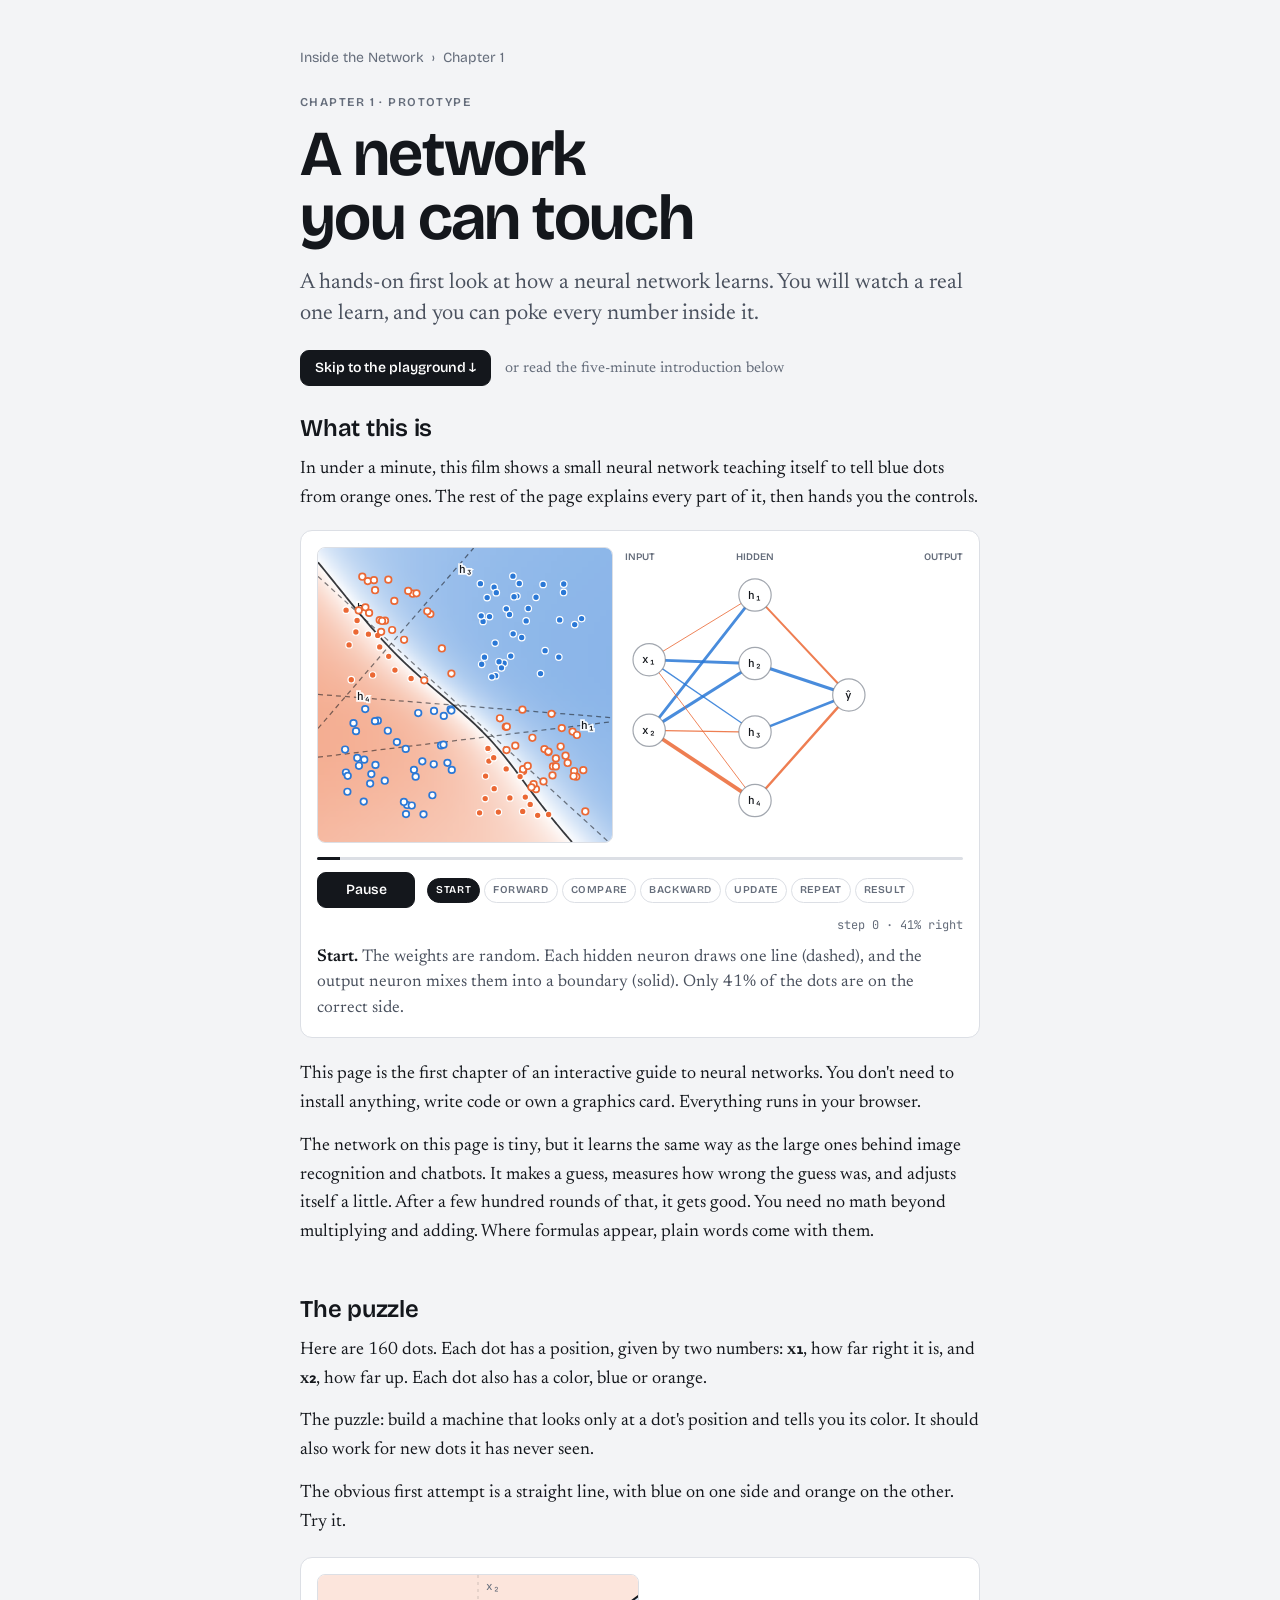
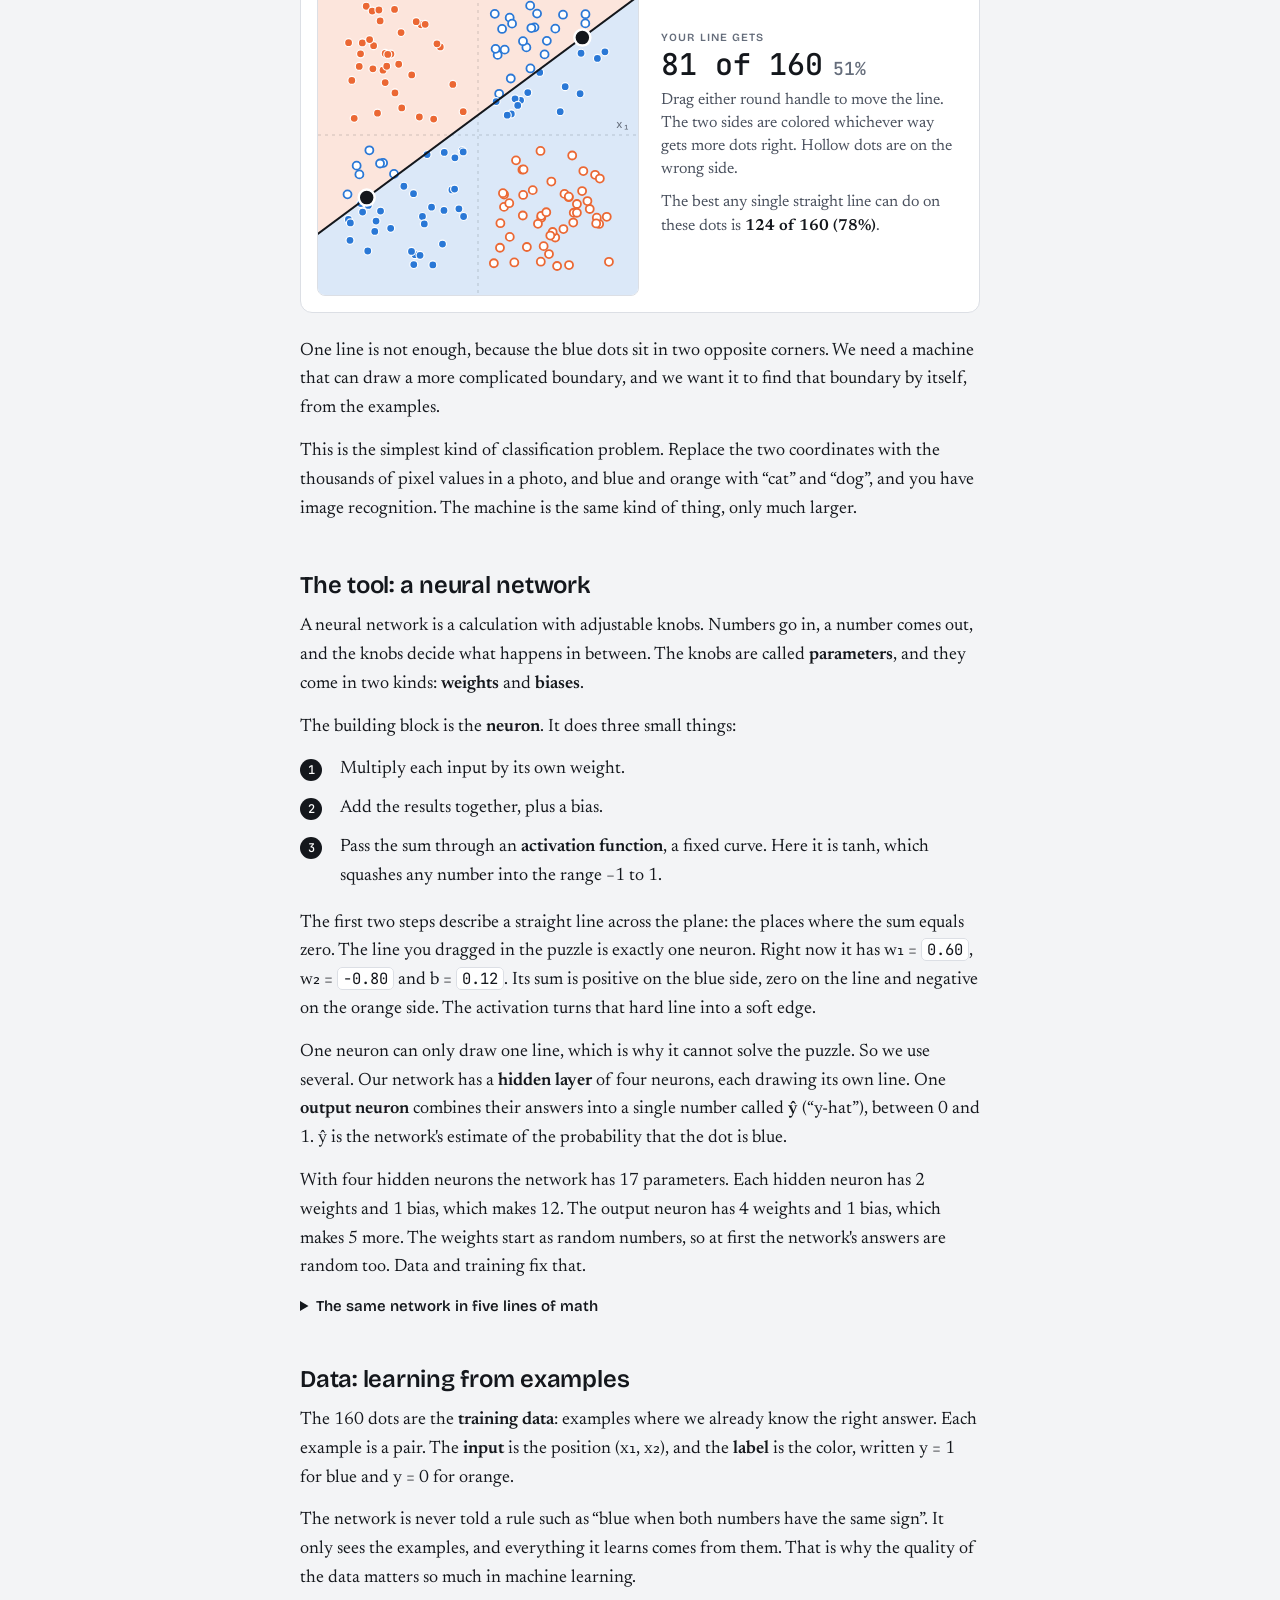
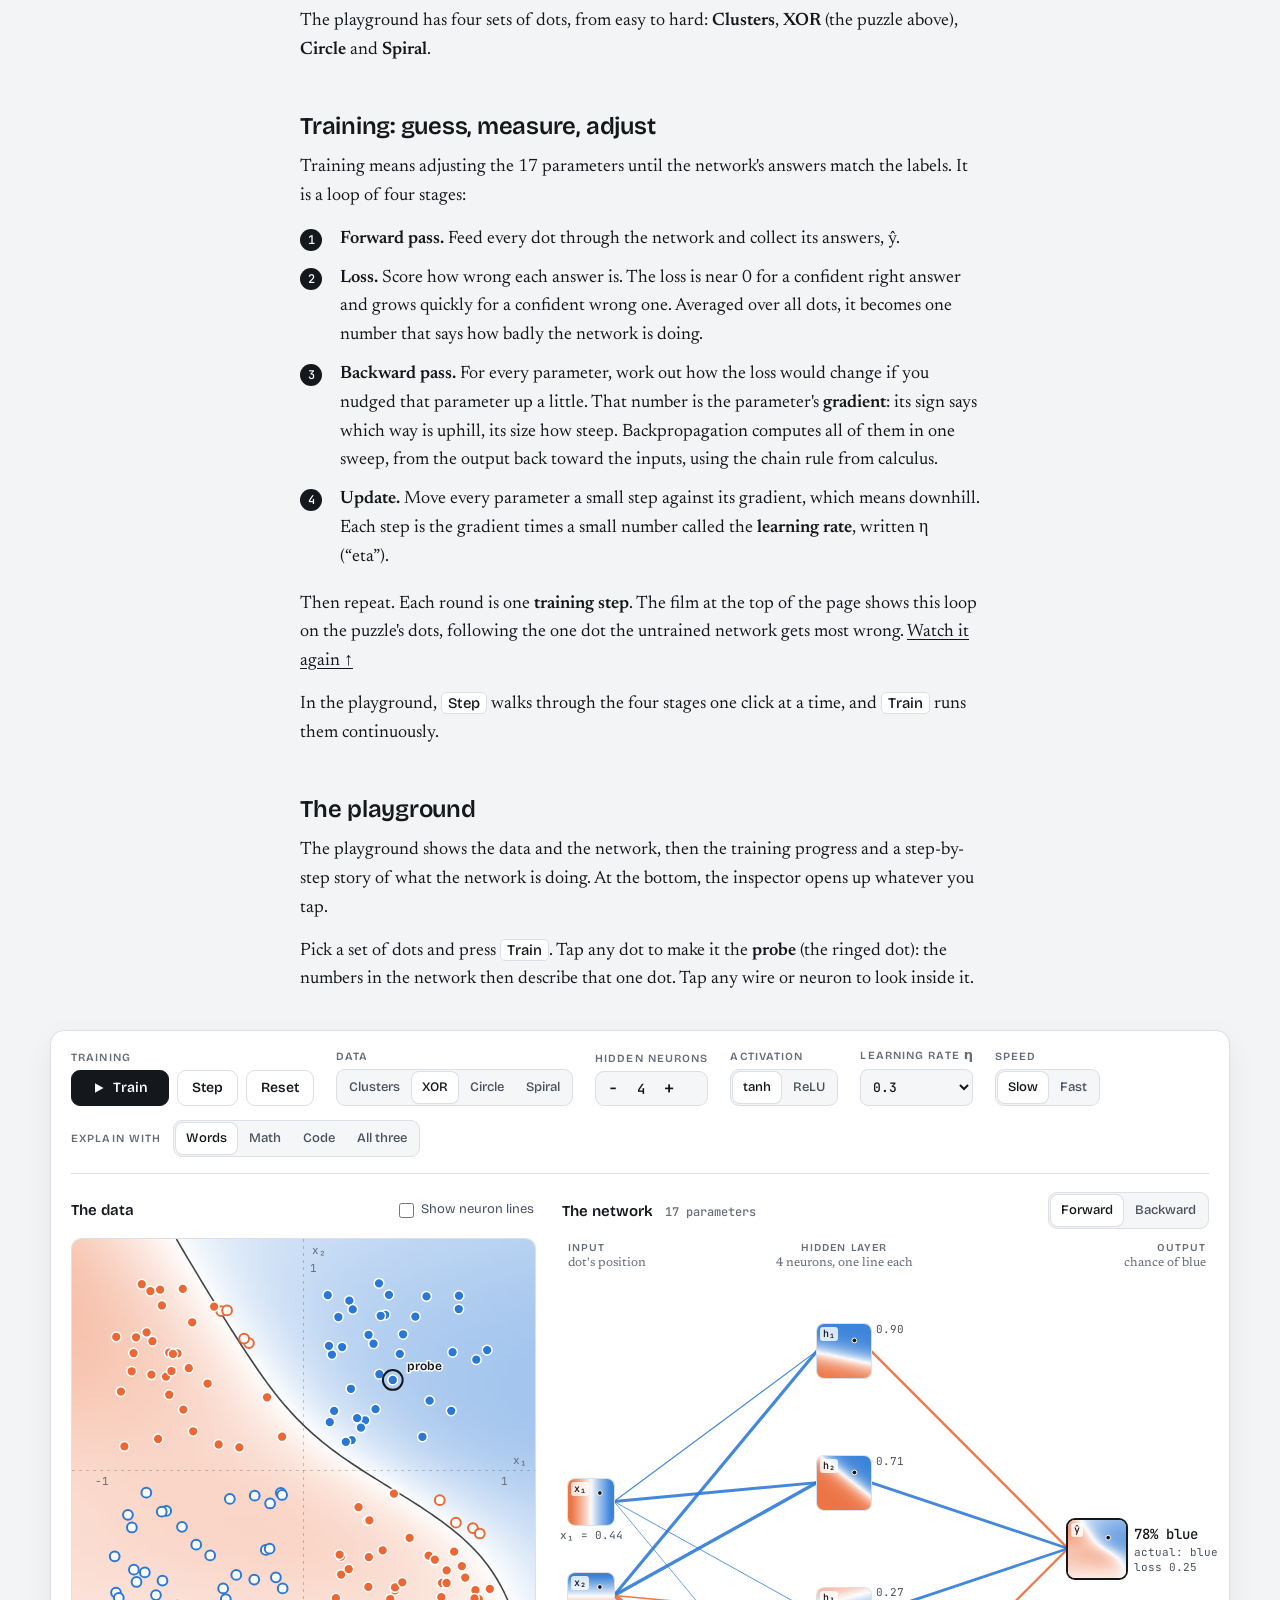
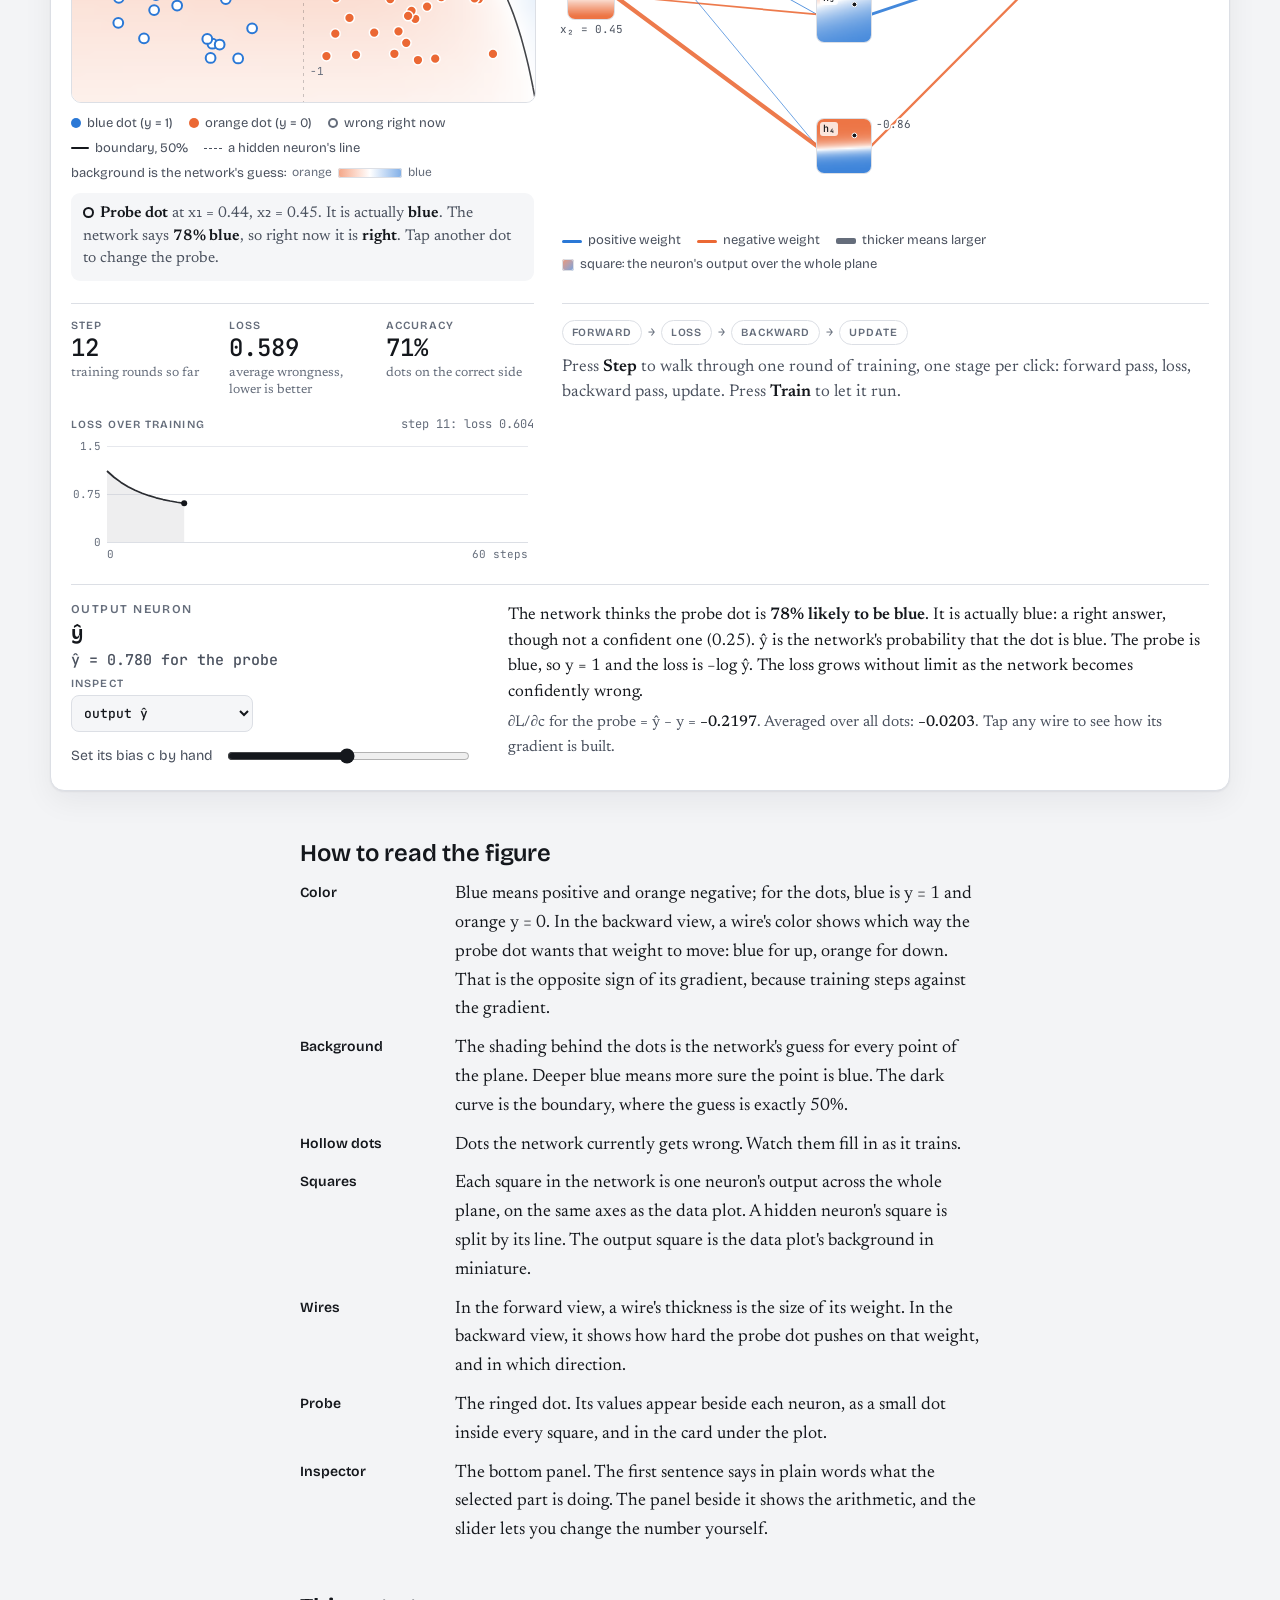
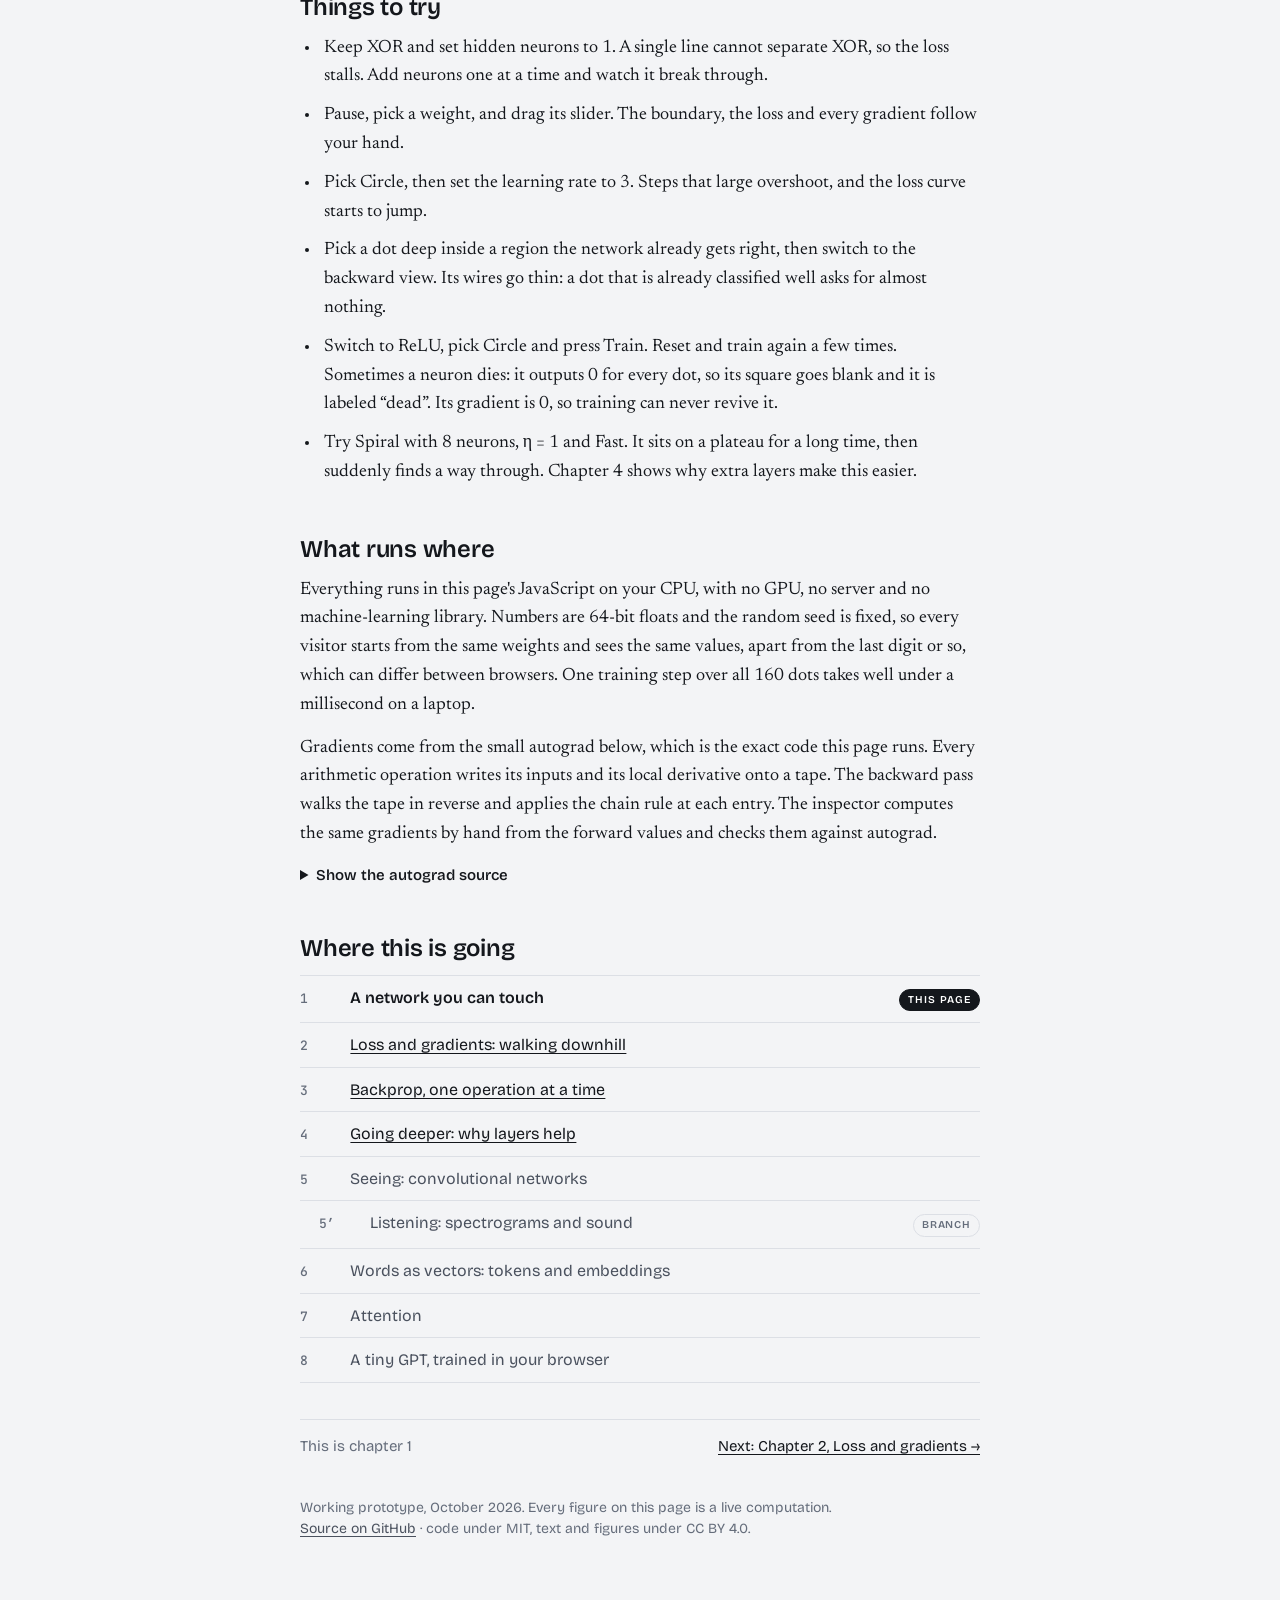
==== index.html @ e9b27200 "Chapter 4: fix review findings Accuracy: the single wide layer is slower, not stuck (it reaches 95% " ====
<!doctype html>
<html lang="en">
<head>
<meta charset="utf-8">
<meta name="viewport" content="width=device-width, initial-scale=1, viewport-fit=cover">
<meta name="description" content="A hands-on first look at how a neural network learns. Watch a tiny network train in your browser and poke every number inside it.">
<style>
:root { color-scheme: light; padding-top: env(safe-area-inset-top, 0px); padding-bottom: env(safe-area-inset-bottom, 0px); }
body { margin: 0; font: 14px system-ui, -apple-system, "Segoe UI", sans-serif; }
img { max-width: 100%; }
[hidden] { display: none !important; }
</style>
<title>A Network You Can Touch</title>
<link rel="icon" href="data:image/svg+xml,%3Csvg xmlns='http://www.w3.org/2000/svg' viewBox='0 0 32 32'%3E%3Ccircle cx='8' cy='16' r='4' fill='%232a78d6'/%3E%3Ccircle cx='24' cy='9' r='4' fill='%23eb6834'/%3E%3Ccircle cx='24' cy='23' r='4' fill='%232a78d6'/%3E%3Cpath d='M11 15 21 10M11 17l10 5' stroke='%2314171c' stroke-width='2'/%3E%3C/svg%3E">
<link rel="preconnect" href="https://fonts.googleapis.com">
<link rel="preconnect" href="https://fonts.gstatic.com" crossorigin>
<link rel="stylesheet" href="https://fonts.googleapis.com/css2?family=Bricolage+Grotesque:opsz,wght@12..96,400..700&family=JetBrains+Mono:wght@400;500&family=Newsreader:ital,opsz,wght@0,6..72,400..600;1,6..72,400&display=swap">
<link rel="stylesheet" href="assets/site.css">
<style>
html { -webkit-text-size-adjust: 100%; }
.page { padding-block: 48px 72px; padding-inline: 20px; }
@media (max-width: 520px) { .page { padding-inline: 16px; padding-block: 32px 56px; } body { font-size: 17px; } }
h1 { font-family: var(--font-display); font-weight: 650; font-size: clamp(40px, 6.4vw, 64px); line-height: 1; letter-spacing: -0.025em; margin: 14px 0 18px; text-wrap: balance; }
.dek { font-size: 22px; line-height: 1.42; color: var(--ink-2); margin: 0 0 28px; text-wrap: pretty; }
/* the five-line definition */
.eqs { margin: 22px 0 24px; border-top: 1px solid var(--rule); overflow-x: auto; }
.eqs-title { font: 600 12px/1 var(--font-display); letter-spacing: 0.1em; text-transform: uppercase; color: var(--ink-3); padding: 14px 0 6px; }
.eq-row { display: grid; grid-template-columns: minmax(15.5em, auto) 1fr; gap: 4px 20px; padding: 7px 0; border-bottom: 1px solid var(--rule); align-items: baseline; }
.eq-row code { font: 14.5px/1.5 var(--font-mono); color: var(--ink); white-space: nowrap; }
@media (max-width: 600px) { .eq-row { grid-template-columns: minmax(0, 1fr); } }
.btn { font: 560 14px/1 var(--font-display); padding: 10px 14px; border-radius: 9px; border: 1px solid var(--rule); background: var(--sheet); color: var(--ink); cursor: pointer; display: inline-flex; align-items: center; gap: 8px; }
.btn.primary { background: var(--ink); border-color: var(--ink); color: var(--sheet); min-width: 98px; justify-content: center; }
.btn svg { width: 12px; height: 12px; fill: currentColor; }
.seg { display: inline-flex; background: var(--well); border: 1px solid var(--rule); border-radius: 9px; padding: 2px; gap: 2px; }
.stepper { display: inline-flex; align-items: center; border: 1px solid var(--rule); border-radius: 9px; background: var(--well); }
.stepper button { width: 34px; height: 33px; border: 0; background: transparent; color: var(--ink); font: 500 17px/1 var(--font-mono); cursor: pointer; border-radius: 8px; }
.stepper button:disabled { color: var(--ink-3); opacity: 0.45; cursor: default; }
.stepper output { min-width: 22px; text-align: center; font: 500 14px/1 var(--font-mono); }
select { font: 500 13px/1.2 var(--font-mono); padding: 8px 8px; border-radius: 8px; border: 1px solid var(--rule); background: var(--well); color: var(--ink); max-width: 100%; }
.btn:focus-visible, .seg button:focus-visible, .stepper button:focus-visible, select:focus-visible, input:focus-visible, summary:focus-visible { outline: 2px solid var(--ink); outline-offset: 2px; }
.fig-grid { display: grid; grid-template-columns: minmax(0, 5fr) minmax(0, 7fr); gap: 28px; padding-top: 18px; }
@media (max-width: 899px) { .fig-grid { grid-template-columns: minmax(0, 1fr); gap: 22px; } }
.pane-head { display: flex; flex-wrap: wrap; align-items: center; justify-content: space-between; gap: 8px 14px; margin-bottom: 10px; min-height: 36px; }
.pane-title { font: 600 15px/1.2 var(--font-display); color: var(--ink); }
.legend { display: flex; gap: 14px; font: 13px/1 var(--font-display); color: var(--ink-2); }
.sw { display: inline-block; width: 10px; height: 10px; border-radius: 50%; background: var(--pos); margin-right: 6px; vertical-align: -1px; }
.sw.neg { background: var(--neg); }
#plot { display: block; width: 100%; max-width: 100%; aspect-ratio: 1; border-radius: 10px; border: 1px solid var(--rule); cursor: crosshair; touch-action: manipulation; }
.readouts { display: flex; flex-wrap: wrap; gap: 6px 18px; font: 13px/1.3 var(--font-mono); color: var(--ink-3); margin: 12px 0 6px; font-variant-numeric: tabular-nums; }
.readouts b { color: var(--ink); font-weight: 500; }
#loss { display: block; width: 100%; height: 88px; cursor: default; }
.net { position: relative; width: 100%; height: 380px; }
.net svg { position: absolute; left: 0; top: 0; overflow: visible; }
.edge { fill: none; stroke: var(--pos); stroke-linecap: round; opacity: 0.88; }
.edge.neg { stroke: var(--neg); }
.halo { fill: none; stroke: var(--ink); opacity: 0.18; stroke-linecap: round; pointer-events: none; }
.hit { fill: none; stroke: transparent; stroke-width: 16; cursor: pointer; pointer-events: stroke; }
.pulse { fill: var(--ink); stroke: var(--sheet); stroke-width: 1.5; pointer-events: none; }
.vlab { font-family: var(--font-mono); font-size: 11px; fill: var(--ink-2); paint-order: stroke; stroke: var(--sheet); stroke-width: 3.5px; stroke-linejoin: round; pointer-events: none; }
.vlab.strong { fill: var(--ink); font-weight: 500; }
.vlab.big { fill: var(--ink); font-weight: 500; font-size: 14px; }
.colsub { font-family: var(--font-body); font-size: 12.5px; fill: var(--ink-3); pointer-events: none; }
.collab { font-family: var(--font-display); font-size: 10.5px; font-weight: 600; letter-spacing: 0.1em; fill: var(--ink-3); pointer-events: none; }
.node { position: absolute; padding: 0; border: 0; border-radius: 7px; overflow: hidden; background: var(--sheet); box-shadow: 0 0 0 1px var(--rule); cursor: pointer; }
.node canvas { display: block; width: 100%; height: 100%; }
.node .nname { position: absolute; left: 3px; top: 3px; font: 500 10px/1 var(--font-mono); color: var(--ink); background: color-mix(in srgb, var(--sheet) 80%, transparent); padding: 2px 3px; border-radius: 3px; pointer-events: none; }
.node.sel { box-shadow: 0 0 0 2px var(--ink); }
.node.dead { box-shadow: 0 0 0 1px var(--ink-3); }
.node.dead.sel { box-shadow: 0 0 0 2px var(--ink); }
.node:focus-visible { outline: 2px solid var(--ink); outline-offset: 3px; }
.node.ping { animation: ping 0.9s ease-out infinite; }
@keyframes ping { 0% { box-shadow: 0 0 0 2px var(--ink); } 100% { box-shadow: 0 0 0 12px transparent; } }
.net-legend { font: 14px/1.45 var(--font-body); color: var(--ink-3); margin: 8px 0 0; }
.story { margin-top: 14px; padding-top: 14px; border-top: 1px solid var(--rule); }
.phases { display: flex; gap: 6px; flex-wrap: wrap; align-items: center; }
.phase { font: 600 11px/1 var(--font-display); letter-spacing: 0.08em; text-transform: uppercase; color: var(--ink-3); padding: 6px 9px; border-radius: 99px; border: 1px solid var(--rule); }
.phase.on { color: var(--sheet); background: var(--ink); border-color: var(--ink); }
.arrow { color: var(--ink-3); font: 12px var(--font-mono); }
.narr { font: 17px/1.5 var(--font-body); color: var(--ink-2); min-height: 4.5em; margin: 10px 0 0; }
.narr b { color: var(--ink); }
.narr p { margin: 0; }
.narr .rep.words p { font-size: 17px; }
.insp-detail .rep.words p { font-size: 17px; color: var(--ink); }
.insp { margin-top: 14px; padding-top: 16px; border-top: 1px solid var(--rule); }
.insp-top { display: flex; flex-wrap: wrap; align-items: flex-start; justify-content: space-between; gap: 10px 16px; }
.insp h3 { font: 620 21px/1.15 var(--font-display); margin: 6px 0 0; }
.insp h3 .wire { font-weight: 450; color: var(--ink-3); font-size: 15px; margin-left: 6px; }
.insp .val { font: 500 15px/1 var(--font-mono); color: var(--ink-2); margin-top: 8px; font-variant-numeric: tabular-nums; }
.pick { display: flex; flex-direction: column; gap: 6px; min-width: 0; }
.slider-row { display: flex; align-items: center; gap: 12px; margin: 14px 0 4px; flex-wrap: wrap; }
.slider-row input { flex: 1 1 180px; min-width: 0; accent-color: var(--ink); }
.ilead { font-size: 16px; color: var(--ink-2); margin: 12px 0 8px; }
.chain { display: flex; flex-wrap: wrap; gap: 6px; align-items: stretch; margin: 8px 0 10px; }
.factor { background: var(--well); border-radius: 8px; padding: 8px 10px; display: flex; flex-direction: column; gap: 4px; min-width: 0; }
.factor .sym { font: 12px/1.3 var(--font-mono); color: var(--ink-2); white-space: nowrap; }
.factor .num { font: 500 17px/1.1 var(--font-mono); color: var(--ink); font-variant-numeric: tabular-nums; }
.factor .note { font: 13px/1.25 var(--font-body); color: var(--ink-3); max-width: 15ch; }
.factor.result { background: transparent; box-shadow: inset 0 0 0 1.5px var(--ink); }
.op { align-self: center; font: 16px var(--font-mono); color: var(--ink-3); }
.check { font: 13px/1.5 var(--font-mono); color: var(--ink-2); margin: 4px 0 8px; }
.check b, .ifoot b { color: var(--ink); font-weight: 500; }
.ifoot { font-size: 15.5px; color: var(--ink-2); margin: 6px 0 0; font-variant-numeric: tabular-nums; }
.eqn { font: 14px/1.75 var(--font-mono); color: var(--ink); margin: 12px 0 6px; background: var(--well); border-radius: 8px; padding: 10px 12px; overflow-x: auto; }
.eqn .cont { padding-left: 2.6ch; }
.eqn b { font-weight: 500; }
details { margin: 16px 0 0; }
pre.code { margin: 12px 0 0; background: var(--sheet); border: 1px solid var(--rule); border-radius: 10px; padding: 14px 16px; overflow-x: auto; font: 13px/1.55 var(--font-mono); color: var(--ink); }
.foot { margin-top: 40px; font: 14px/1.5 var(--font-display); color: var(--ink-3); }
/* beginner introduction */
header.col .dek { margin-bottom: 8px; }
.puzzle { display: grid; grid-template-columns: minmax(0, 320px) minmax(0, 1fr); gap: 18px 24px; align-items: center; margin: 20px 0 24px; padding: 16px; background: var(--sheet); border: 1px solid var(--rule); border-radius: 12px; }
#puz { display: block; width: 100%; max-width: 100%; aspect-ratio: 1; border-radius: 8px; border: 1px solid var(--rule); touch-action: none; cursor: grab; }
#puz.dragging { cursor: grabbing; }
.puzzle figcaption { font-size: 16px; line-height: 1.45; color: var(--ink-2); }
.puzzle figcaption p { margin: 10px 0 0; }
.puz-score { display: flex; align-items: baseline; gap: 10px; margin-top: 6px; font-variant-numeric: tabular-nums; }
.puz-score b { font: 500 30px/1 var(--font-mono); color: var(--ink); }
.puz-score span { font: 500 18px/1 var(--font-mono); color: var(--ink-3); }
.puz-best b { color: var(--ink); font-weight: 600; }
@media (max-width: 600px) { .puzzle { grid-template-columns: minmax(0, 1fr); } }
.live { font-family: var(--font-mono); font-size: 0.86em; background: var(--sheet); border: 1px solid var(--rule); border-radius: 5px; padding: 0 5px; white-space: nowrap; font-variant-numeric: tabular-nums; }
details.math .eqs { margin-top: 10px; }
/* playground layout: data | network, then progress | story, then the inspector across */
.fig-grid { grid-template-areas: "plot net" "stats story" "insp insp"; row-gap: 22px; }
.area-plot { grid-area: plot; min-width: 0; }
.area-net { grid-area: net; min-width: 0; }
.area-stats { grid-area: stats; min-width: 0; padding-top: 16px; border-top: 1px solid var(--rule); }
.area-story { grid-area: story; min-width: 0; padding-top: 16px; border-top: 1px solid var(--rule); }
.area-insp { grid-area: insp; min-width: 0; margin-top: 0; }
@media (max-width: 899px) { .fig-grid { grid-template-areas: "plot" "stats" "net" "story" "insp"; } }
.hint { font: 13px/1.3 var(--font-display); color: var(--ink-3); }
.count { font: 500 12px/1 var(--font-mono); color: var(--ink-3); margin-left: 8px; }
.plot-wrap { position: relative; }
.tip { position: absolute; z-index: 2; pointer-events: none; background: var(--ink); color: var(--sheet); font: 12px/1.4 var(--font-mono); padding: 6px 9px; border-radius: 7px; white-space: nowrap; transform: translate(-50%, calc(-100% - 12px)); box-shadow: 0 2px 8px var(--shadow); }
.plot-legend { display: flex; flex-wrap: wrap; gap: 8px 16px; margin: 12px 0 0; font: 13px/1.3 var(--font-display); color: var(--ink-2); align-items: center; }
.plot-legend > span { display: inline-flex; align-items: center; gap: 6px; }
.dot { display: inline-block; width: 10px; height: 10px; border-radius: 50%; background: var(--pos); }
.dot.neg { background: var(--neg); }
.dot.hollow { background: var(--sheet); box-shadow: inset 0 0 0 2px var(--ink-3); }
.bline { display: inline-block; width: 18px; height: 2px; background: var(--ink); border-radius: 1px; }
.ramp-item { flex-wrap: wrap; }
.ramp { display: inline-block; width: 64px; height: 10px; border-radius: 3px; background: linear-gradient(90deg, color-mix(in srgb, var(--neg) 60%, var(--sheet)), var(--sheet), color-mix(in srgb, var(--pos) 60%, var(--sheet))); box-shadow: inset 0 0 0 1px var(--rule); }
.ramp-ends { font-size: 12px; color: var(--ink-3); }
.probe-card { margin: 12px 0 0; padding: 10px 12px; background: var(--well); border-radius: 9px; font: 15.5px/1.45 var(--font-body); color: var(--ink-2); }
.probe-card b { color: var(--ink); font-weight: 600; }
.probe-card .ring { display: inline-block; width: 11px; height: 11px; border-radius: 50%; box-shadow: inset 0 0 0 2px var(--ink); vertical-align: -1px; margin-right: 6px; }
.stats { display: grid; grid-template-columns: repeat(3, minmax(0, 1fr)); gap: 10px; }
.stat { display: flex; flex-direction: column; gap: 5px; min-width: 0; }
.stat b { font: 500 24px/1 var(--font-mono); color: var(--ink); font-variant-numeric: tabular-nums; }
.cap { font: 13px/1.3 var(--font-body); color: var(--ink-3); }
.chart-head { display: flex; justify-content: space-between; align-items: baseline; gap: 10px; margin: 18px 0 6px; flex-wrap: wrap; }
.chart-head .cap { font-family: var(--font-mono); font-size: 12px; font-variant-numeric: tabular-nums; }
#loss { height: 124px; }
.area-story .narr { min-height: 5.5em; }
.net-legend { display: flex; flex-wrap: wrap; gap: 6px 16px; align-items: center; font: 13px/1.35 var(--font-display); color: var(--ink-2); margin: 10px 0 0; }
.net-legend > span { display: inline-flex; align-items: center; gap: 6px; }
.ln { display: inline-block; width: 20px; height: 3px; border-radius: 2px; background: var(--pos); }
.ln.neg { background: var(--neg); }
.ln.thick { height: 6px; background: var(--ink-3); }
.sq { display: inline-block; width: 12px; height: 12px; border-radius: 3px; background: linear-gradient(135deg, color-mix(in srgb, var(--neg) 70%, var(--sheet)), color-mix(in srgb, var(--pos) 70%, var(--sheet))); box-shadow: inset 0 0 0 1px var(--rule); }
.insp { padding-top: 18px; border-top: 1px solid var(--rule); }
.insp-grid { display: grid; grid-template-columns: minmax(0, 4fr) minmax(0, 7fr); gap: 14px 36px; }
@media (max-width: 899px) { .insp-grid { grid-template-columns: minmax(0, 1fr); } }
.insp-detail .rep.math .eqn, .insp-detail .rep.math .ilead:first-of-type { margin-top: 2px; }
/* shortcuts */
html { scroll-behavior: smooth; }
a.btn { text-decoration: none; }
.jump-pill:focus-visible { outline: 2px solid var(--ink); outline-offset: 3px; }
.dline { display: inline-block; width: 18px; height: 0; border-top: 1.5px dashed var(--ink-2); }
.film-stage { display: grid; grid-template-columns: minmax(0, 1fr) minmax(0, 1.15fr); gap: 14px; align-items: center; }
#film-plane { display: block; width: 100%; max-width: 100%; aspect-ratio: 1; border-radius: 8px; border: 1px solid var(--rule); }
#film-net { display: block; width: 100%; max-width: 100%; aspect-ratio: 1.15; }
@media (max-width: 560px) { .film-stage { grid-template-columns: minmax(0, 1fr); } #film-net { aspect-ratio: 1.3; } }
.film-progress { height: 3px; background: var(--rule); border-radius: 2px; margin-top: 14px; overflow: hidden; }
.film-chips { display: flex; flex-wrap: wrap; gap: 4px; }
.film-chips button { font: 600 10.5px/1 var(--font-display); letter-spacing: 0.06em; text-transform: uppercase; color: var(--ink-3); background: transparent; border: 1px solid var(--rule); border-radius: 99px; padding: 6px 8px; cursor: pointer; }
.film-chips button.on { background: var(--ink); color: var(--sheet); border-color: var(--ink); }
.film-chips button:focus-visible { outline: 2px solid var(--ink); outline-offset: 2px; }
.film-meta { margin-left: auto; font: 12px/1.2 var(--font-mono); color: var(--ink-3); font-variant-numeric: tabular-nums; }
.intro a { color: var(--ink); text-underline-offset: 3px; }
.foot a { color: var(--ink-2); text-underline-offset: 3px; }
.chapnav a, ol.road a { color: var(--ink); text-underline-offset: 3px; }
@media (prefers-reduced-motion: reduce) { .tt { transition: none; } }
.stat, .phase { cursor: help; }
</style>
</head>
<body>
<div class="page">
  <nav class="crumbs" aria-label="Breadcrumb"><span>Inside the Network</span><span aria-hidden="true">›</span><span>Chapter 1</span></nav>
  <header class="col">
    <div class="eyebrow">Chapter 1 · Prototype</div>
    <h1>A network you can touch</h1>
    <p class="dek">A hands-on first look at how a neural network learns. You will watch a real one learn, and you can poke every number inside it.</p>
    <nav class="jump" aria-label="Page shortcuts">
      <a class="btn primary" href="#playground">Skip to the playground ↓</a>
      <span class="jump-note">or read the five-minute introduction below</span>
    </nav>
  </header>

  <main class="col intro">
    <h2>What this is</h2>
    <p>In under a minute, this film shows a small neural network teaching itself to tell blue dots from orange ones. The rest of the page explains every part of it, then hands you the controls.</p>

    <figure class="film" id="film" aria-label="Animation of the network training on the puzzle's dots">
      <div class="film-stage">
        <canvas id="film-plane" aria-label="The dots, the network's guess, and each hidden neuron's line"></canvas>
        <canvas id="film-net" aria-label="The network, with signals flowing through it"></canvas>
      </div>
      <div class="film-progress"><i id="film-fill"></i></div>
      <div class="film-bar">
        <button type="button" class="btn primary" id="film-play">Play</button>
        <div class="film-chips" id="film-chips" role="group" aria-label="Jump to a scene">
          <button type="button" data-i="0" data-tip="film-0">Start</button><button type="button" data-i="1" data-tip="film-1">Forward</button><button type="button" data-i="2" data-tip="film-2">Compare</button><button type="button" data-i="3" data-tip="film-3">Backward</button><button type="button" data-i="4" data-tip="film-4">Update</button><button type="button" data-i="5" data-tip="film-5">Repeat</button><button type="button" data-i="6" data-tip="film-6">Result</button>
        </div>
        <span class="film-meta" id="film-meta"></span>
      </div>
      <p class="film-cap" id="film-cap" aria-live="polite"></p>
    </figure>

    <p>This page is the first chapter of an interactive guide to neural networks. You don't need to install anything, write code or own a graphics card. Everything runs in your browser.</p>
    <p>The network on this page is tiny, but it learns the same way as the large ones behind image recognition and chatbots. It makes a guess, measures how wrong the guess was, and adjusts itself a little. After a few hundred rounds of that, it gets good. You need no math beyond multiplying and adding. Where formulas appear, plain words come with them.</p>

    <h2>The puzzle</h2>
    <p>Here are 160 dots. Each dot has a position, given by two numbers: <b>x₁</b>, how far right it is, and <b>x₂</b>, how far up. Each dot also has a color, blue or orange.</p>
    <p>The puzzle: build a machine that looks only at a dot's position and tells you its color. It should also work for new dots it has never seen.</p>
    <p>The obvious first attempt is a straight line, with blue on one side and orange on the other. Try it.</p>

    <figure class="puzzle">
      <canvas id="puz" aria-label="The 160 dots with a straight line you can drag to separate blue from orange"></canvas>
      <figcaption>
        <div class="lab">Your line gets</div>
        <div class="puz-score"><b id="puz-score">–</b><span id="puz-pct"></span></div>
        <p>Drag either round handle to move the line. The two sides are colored whichever way gets more dots right. Hollow dots are on the wrong side.</p>
        <p class="puz-best">The best any single straight line can do on these dots is <b id="puz-best">–</b>.</p>
      </figcaption>
    </figure>

    <p>One line is not enough, because the blue dots sit in two opposite corners. We need a machine that can draw a more complicated boundary, and we want it to find that boundary by itself, from the examples.</p>
    <p>This is the simplest kind of classification problem. Replace the two coordinates with the thousands of pixel values in a photo, and blue and orange with “cat” and “dog”, and you have image recognition. The machine is the same kind of thing, only much larger.</p>

    <h2>The tool: a neural network</h2>
    <p>A neural network is a calculation with adjustable knobs. Numbers go in, a number comes out, and the knobs decide what happens in between. The knobs are called <b>parameters</b>, and they come in two kinds: <b>weights</b> and <b>biases</b>.</p>
    <p>The building block is the <b>neuron</b>. It does three small things:</p>
    <ol class="seq">
      <li><div>Multiply each input by its own weight.</div></li>
      <li><div>Add the results together, plus a bias.</div></li>
      <li><div>Pass the sum through an <b>activation function</b>, a fixed curve. Here it is tanh, which squashes any number into the range −1 to 1.</div></li>
    </ol>
    <p>The first two steps describe a straight line across the plane: the places where the sum equals zero. The line you dragged in the puzzle is exactly one neuron. Right now it has w₁ = <span class="live" id="nl-w1">–</span>, w₂ = <span class="live" id="nl-w2">–</span> and b = <span class="live" id="nl-b">–</span>. Its sum is positive on the blue side, zero on the line and negative on the orange side. The activation turns that hard line into a soft edge.</p>
    <p>One neuron can only draw one line, which is why it cannot solve the puzzle. So we use several. Our network has a <b>hidden layer</b> of four neurons, each drawing its own line. One <b>output neuron</b> combines their answers into a single number called <b>ŷ</b> (“y-hat”), between 0 and 1. ŷ is the network's estimate of the probability that the dot is blue.</p>
    <p>With four hidden neurons the network has 17 parameters. Each hidden neuron has 2 weights and 1 bias, which makes 12. The output neuron has 4 weights and 1 bias, which makes 5 more. The weights start as random numbers, so at first the network's answers are random too. Data and training fix that.</p>
    <details class="math">
      <summary>The same network in five lines of math</summary>
      <div class="eqs" aria-label="The network's equations">
        <div class="eq-row"><code>z<sub>j</sub> = w<sub>j1</sub>·x₁ + w<sub>j2</sub>·x₂ + b<sub>j</sub></code><span>each hidden neuron weighs the two inputs</span></div>
        <div class="eq-row"><code id="eq-act">h<sub>j</sub> = tanh(z<sub>j</sub>)</code><span>and bends the result</span></div>
        <div class="eq-row"><code>z<sub>out</sub> = Σ<sub>j</sub> v<sub>j</sub>·h<sub>j</sub> + c</code><span>the output weighs the hidden neurons</span></div>
        <div class="eq-row"><code>ŷ = σ(z<sub>out</sub>)</code><span>and squashes the sum into a probability</span></div>
        <div class="eq-row"><code>L = −[y·log ŷ + (1−y)·log(1−ŷ)]</code><span>the loss (log is the natural logarithm), small when ŷ agrees with the color (y = 1 for blue)</span></div>
      </div>
    </details>

    <h2>Data: learning from examples</h2>
    <p>The 160 dots are the <b>training data</b>: examples where we already know the right answer. Each example is a pair. The <b>input</b> is the position (x₁, x₂), and the <b>label</b> is the color, written y = 1 for blue and y = 0 for orange.</p>
    <p>The network is never told a rule such as “blue when both numbers have the same sign”. It only sees the examples, and everything it learns comes from them. That is why the quality of the data matters so much in machine learning.</p>
    <p>The playground has four sets of dots, from easy to hard: <b>Clusters</b>, <b>XOR</b> (the puzzle above), <b>Circle</b> and <b>Spiral</b>.</p>

    <h2>Training: guess, measure, adjust</h2>
    <p>Training means adjusting the 17 parameters until the network's answers match the labels. It is a loop of four stages:</p>
    <ol class="seq">
      <li><div><b>Forward pass.</b> Feed every dot through the network and collect its answers, ŷ.</div></li>
      <li><div><b>Loss.</b> Score how wrong each answer is. The loss is near 0 for a confident right answer and grows quickly for a confident wrong one. Averaged over all dots, it becomes one number that says how badly the network is doing.</div></li>
      <li><div><b>Backward pass.</b> For every parameter, work out how the loss would change if you nudged that parameter up a little. That number is the parameter's <b>gradient</b>: its sign says which way is uphill, its size how steep. Backpropagation computes all of them in one sweep, from the output back toward the inputs, using the chain rule from calculus.</div></li>
      <li><div><b>Update.</b> Move every parameter a small step against its gradient, which means downhill. Each step is the gradient times a small number called the <b>learning rate</b>, written η (“eta”).</div></li>
    </ol>
    <p>Then repeat. Each round is one <b>training step</b>. The film at the top of the page shows this loop on the puzzle's dots, following the one dot the untrained network gets most wrong. <a href="#film">Watch it again ↑</a></p>
    <p>In the playground, <kbd>Step</kbd> walks through the four stages one click at a time, and <kbd>Train</kbd> runs them continuously.</p>

    <h2>The playground</h2>
    <p>The playground shows the data and the network, then the training progress and a step-by-step story of what the network is doing. At the bottom, the inspector opens up whatever you tap.</p>
    <p>Pick a set of dots and press <kbd>Train</kbd>. Tap any dot to make it the <b>probe</b> (the ringed dot): the numbers in the network then describe that one dot. Tap any wire or neuron to look inside it.</p>
  </main>

  <section class="bench" id="playground" aria-label="Interactive network">
    <div class="fig">
      <div class="controls">
        <div class="ctl">
          <span class="lab">Training</span>
          <div class="btns">
            <button type="button" class="btn primary" id="b-train" data-tip="train"></button>
            <button type="button" class="btn" id="b-step" data-tip="step">Step</button>
            <button type="button" class="btn" id="b-reset" data-tip="reset">Reset</button>
          </div>
        </div>
        <div class="ctl">
          <span class="lab" id="lab-data">Data</span>
          <div class="seg" role="group" aria-labelledby="lab-data" id="seg-data">
            <button type="button" data-v="clusters" data-tip="data-clusters" aria-pressed="false">Clusters</button>
            <button type="button" data-v="xor" data-tip="data-xor" aria-pressed="true">XOR</button>
            <button type="button" data-v="circle" data-tip="data-circle" aria-pressed="false">Circle</button>
            <button type="button" data-v="spiral" data-tip="data-spiral" aria-pressed="false">Spiral</button>
          </div>
        </div>
        <div class="ctl">
          <span class="lab">Hidden neurons</span>
          <div class="stepper">
            <button type="button" id="h-minus" data-tip="neurons" aria-label="Fewer hidden neurons">−</button>
            <output id="h-val" data-tip="neurons" aria-live="polite">4</output>
            <button type="button" id="h-plus" data-tip="neurons" aria-label="More hidden neurons">+</button>
          </div>
        </div>
        <div class="ctl">
          <span class="lab" id="lab-act">Activation</span>
          <div class="seg" role="group" aria-labelledby="lab-act" id="seg-act">
            <button type="button" data-v="tanh" data-tip="act-tanh" aria-pressed="true">tanh</button>
            <button type="button" data-v="relu" data-tip="act-relu" aria-pressed="false">ReLU</button>
          </div>
        </div>
        <div class="ctl">
          <label class="lab" for="lr">Learning rate <span class="nc">η</span></label>
          <select id="lr" data-tip="lr">
            <option value="0.03">0.03</option>
            <option value="0.1">0.1</option>
            <option value="0.3" selected>0.3</option>
            <option value="1">1</option>
            <option value="3">3</option>
          </select>
        </div>
        <div class="ctl">
          <span class="lab" id="lab-speed">Speed</span>
          <div class="seg" role="group" aria-labelledby="lab-speed" id="seg-speed">
            <button type="button" data-v="1" data-tip="speed-slow" aria-pressed="true">Slow</button>
            <button type="button" data-v="12" data-tip="speed-fast" aria-pressed="false">Fast</button>
          </div>
        </div>
        <div class="ctl"><div class="lens" data-lens-ctl data-label="Explain with"></div></div>
      </div>

      <div class="fig-grid">
        <div class="area-plot">
          <div class="pane-head">
            <span class="pane-title">The data</span>
            <label class="tog" for="show-lines" data-tip="lines"><input type="checkbox" id="show-lines">Show neuron lines</label>
          </div>
          <div class="plot-wrap">
            <canvas id="plot" role="img" aria-label="The dots, shaded by the network's current guess, with the decision boundary drawn as a dark line"></canvas>
            <div class="tip" id="tip" hidden></div>
          </div>
          <div class="plot-legend" aria-label="Legend">
            <span><i class="dot"></i>blue dot (y = 1)</span>
            <span><i class="dot neg"></i>orange dot (y = 0)</span>
            <span><i class="dot hollow"></i>wrong right now</span>
            <span><i class="bline"></i>boundary, 50%</span>
            <span><i class="dline"></i>a hidden neuron's line</span>
            <span class="ramp-item">background is the network's guess: <span class="ramp-ends">orange</span><i class="ramp"></i><span class="ramp-ends">blue</span></span>
          </div>
          <p class="probe-card" id="probe-card"></p>
        </div>

        <div class="area-net">
          <div class="pane-head">
            <span class="pane-title">The network <span class="count" id="r-params">17 parameters</span></span>
            <div class="seg" role="group" aria-label="Network view" id="seg-view">
              <button type="button" data-v="fwd" data-tip="view-fwd" aria-pressed="true">Forward</button>
              <button type="button" data-v="bwd" data-tip="view-bwd" aria-pressed="false">Backward</button>
            </div>
          </div>
          <div class="net" id="net"><svg id="netsvg" xmlns="http://www.w3.org/2000/svg" aria-hidden="true"></svg></div>
          <div class="net-legend" id="net-legend"></div>
        </div>

        <div class="area-stats">
          <div class="stats">
            <div class="stat" data-tip="stat-step"><span class="lab">Step</span><b id="r-step">0</b><span class="cap">training rounds so far</span></div>
            <div class="stat" data-tip="stat-loss"><span class="lab">Loss</span><b id="r-loss">–</b><span class="cap">average wrongness, lower is better</span></div>
            <div class="stat" data-tip="stat-acc"><span class="lab">Accuracy</span><b id="r-acc">–</b><span class="cap">dots on the correct side</span></div>
          </div>
          <div class="chart-head"><span class="lab">Loss over training</span><span class="cap" id="loss-hover">hover the chart for values</span></div>
          <canvas id="loss" aria-label="Average loss over training steps"></canvas>
        </div>

        <div class="area-story">
          <div class="phases" aria-hidden="true">
            <span class="phase" data-tip="phase-0">Forward</span><span class="arrow">→</span>
            <span class="phase" data-tip="phase-1">Loss</span><span class="arrow">→</span>
            <span class="phase" data-tip="phase-2">Backward</span><span class="arrow">→</span>
            <span class="phase" data-tip="phase-3">Update</span>
          </div>
          <div class="narr" id="narr" aria-live="polite" data-reps></div>
        </div>

        <div class="area-insp insp" id="insp">
          <div class="insp-grid">
            <div class="insp-main">
              <div class="insp-top">
                <div>
                  <div class="eyebrow" id="i-eyebrow"></div>
                  <h3 id="i-title"></h3>
                  <div class="val" id="i-val"></div>
                </div>
                <div class="pick">
                  <label class="lab" for="pick">Inspect</label>
                  <select id="pick" data-tip="pick"></select>
                </div>
              </div>
              <div class="slider-row" id="i-sl">
                <label for="i-slider" id="i-sl-lab"></label>
                <input type="range" id="i-slider" data-tip="slider" min="-4" max="4" step="0.01">
              </div>
            </div>
            <div class="insp-detail">
              <div id="i-body" data-reps></div>
              <p class="ifoot" id="i-foot"></p>
            </div>
          </div>
        </div>
      </div>
    </div>
  </section>

  <section class="col">
    <h2>How to read the figure</h2>
    <dl class="read">
      <dt>Color</dt>
      <dd>Blue means positive and orange negative; for the dots, blue is y = 1 and orange y = 0. In the backward view, a wire's color shows which way the probe dot wants that weight to move: blue for up, orange for down. That is the opposite sign of its gradient, because training steps against the gradient.</dd>
      <dt>Background</dt>
      <dd>The shading behind the dots is the network's guess for every point of the plane. Deeper blue means more sure the point is blue. The dark curve is the boundary, where the guess is exactly 50%.</dd>
      <dt>Hollow dots</dt>
      <dd>Dots the network currently gets wrong. Watch them fill in as it trains.</dd>
      <dt>Squares</dt>
      <dd>Each square in the network is one neuron's output across the whole plane, on the same axes as the data plot. A hidden neuron's square is split by its line. The output square is the data plot's background in miniature.</dd>
      <dt>Wires</dt>
      <dd>In the forward view, a wire's thickness is the size of its weight. In the backward view, it shows how hard the probe dot pushes on that weight, and in which direction.</dd>
      <dt>Probe</dt>
      <dd>The ringed dot. Its values appear beside each neuron, as a small dot inside every square, and in the card under the plot.</dd>
      <dt>Inspector</dt>
      <dd>The bottom panel. The first sentence says in plain words what the selected part is doing. The panel beside it shows the arithmetic, and the slider lets you change the number yourself.</dd>
    </dl>

    <h2>Things to try</h2>
    <ul class="tries">
      <li>Keep XOR and set hidden neurons to 1. A single line cannot separate XOR, so the loss stalls. Add neurons one at a time and watch it break through.</li>
      <li>Pause, pick a weight, and drag its slider. The boundary, the loss and every gradient follow your hand.</li>
      <li>Pick Circle, then set the learning rate to 3. Steps that large overshoot, and the loss curve starts to jump.</li>
      <li>Pick a dot deep inside a region the network already gets right, then switch to the backward view. Its wires go thin: a dot that is already classified well asks for almost nothing.</li>
      <li>Switch to ReLU, pick Circle and press Train. Reset and train again a few times. Sometimes a neuron dies: it outputs 0 for every dot, so its square goes blank and it is labeled “dead”. Its gradient is 0, so training can never revive it.</li>
      <li>Try Spiral with 8 neurons, η = 1 and Fast. It sits on a plateau for a long time, then suddenly finds a way through. Chapter 4 shows why extra layers make this easier.</li>
    </ul>

    <h2>What runs where</h2>
    <p>Everything runs in this page's JavaScript on your CPU, with no GPU, no server and no machine-learning library. Numbers are 64-bit floats and the random seed is fixed, so every visitor starts from the same weights and sees the same values, apart from the last digit or so, which can differ between browsers. One training step over all 160 dots takes well under a millisecond on a laptop.</p>
    <p>Gradients come from the small autograd below, which is the exact code this page runs. Every arithmetic operation writes its inputs and its local derivative onto a tape. The backward pass walks the tape in reverse and applies the chain rule at each entry. The inspector computes the same gradients by hand from the forward values and checks them against autograd.</p>
    <details>
      <summary>Show the autograd source</summary>
      <pre class="code"><code id="ag-code"></code></pre>
    </details>

    <h2>Where this is going</h2>
    <ol class="road">
      <li class="here"><span class="n">1</span><span>A network you can touch</span><span class="tag">This page</span></li>
      <li><span class="n">2</span><span><a href="loss-and-gradients/">Loss and gradients: walking downhill</a></span><span></span></li>
      <li><span class="n">3</span><span><a href="backprop/">Backprop, one operation at a time</a></span><span></span></li>
      <li><span class="n">4</span><span><a href="going-deeper/">Going deeper: why layers help</a></span><span></span></li>
      <li><span class="n">5</span><span>Seeing: convolutional networks</span><span></span></li>
      <li class="branch"><span class="n">5′</span><span>Listening: spectrograms and sound</span><span class="tag">Branch</span></li>
      <li><span class="n">6</span><span>Words as vectors: tokens and embeddings</span><span></span></li>
      <li><span class="n">7</span><span>Attention</span><span></span></li>
      <li><span class="n">8</span><span>A tiny GPT, trained in your browser</span><span></span></li>
    </ol>
    <nav class="chapnav" aria-label="Chapters"><span>This is chapter 1</span><a href="loss-and-gradients/">Next: Chapter 2, Loss and gradients →</a></nav>
    <p class="foot">Working prototype, October 2026. Every figure on this page is a live computation.<br><a href="https://github.com/taoyiran/inside-the-network">Source on GitHub</a> · code under MIT, text and figures under CC BY 4.0.</p>
  </section>
  <a class="jump-pill" id="jump-pill" href="#playground" hidden>Playground ↓</a>
</div>

<script id="autograd" src="assets/autograd.js"></script>
<script src="assets/common.js"></script>

<script>
(function () {
  "use strict";
  const $ = (id) => document.getElementById(id);
  // sig() is σ for plain numbers; the autograd's sigmoid() takes a Value
  const { sb, fmt, par, sig, cn, signed } = ITN;
  const reduceMotion = ITN.reduceMotion;
  const MONO = '"JetBrains Mono", ui-monospace, Menlo, Consolas, monospace';
  const UI = '"Bricolage Grotesque", system-ui, -apple-system, sans-serif';

  // ---------- seeded randomness and datasets ----------
  function mulberry32(a) {
    return function () {
      a |= 0; a = (a + 0x6d2b79f5) | 0;
      let t = Math.imul(a ^ (a >>> 15), 1 | a);
      t = (t + Math.imul(t ^ (t >>> 7), 61 | t)) ^ t;
      return ((t ^ (t >>> 14)) >>> 0) / 4294967296;
    };
  }
  function gaussian(r) { let u = 0; while (u === 0) u = r(); return Math.sqrt(-2 * Math.log(u)) * Math.cos(2 * Math.PI * r()); }

  const N = 160, D = 1.15;
  const DATA_SEEDS = { clusters: 11, xor: 23, circle: 37, spiral: 51 };
  const PROBE_TARGET = { clusters: [0.05, 0.15], xor: [0.45, 0.5], circle: [0.5, 0.25], spiral: [0.3, 0.3] };

  function makeData(kind) {
    const r = mulberry32(DATA_SEEDS[kind]);
    const pts = [];
    for (let i = 0; i < N; i++) {
      let x1, x2, y;
      if (kind === "clusters") {
        y = i % 2; x1 = (y ? 0.42 : -0.42) + gaussian(r) * 0.24; x2 = (y ? 0.36 : -0.36) + gaussian(r) * 0.24;
      } else if (kind === "xor") {
        const u = r() * 2 - 1, w = r() * 2 - 1;
        x1 = Math.sign(u) * (0.1 + Math.abs(u) * 0.85); x2 = Math.sign(w) * (0.1 + Math.abs(w) * 0.85);
        y = x1 * x2 > 0 ? 1 : 0;
      } else if (kind === "circle") {
        y = i % 2; const a = r() * Math.PI * 2; const rad = y ? 0.42 * Math.sqrt(r()) : 0.64 + 0.3 * r();
        x1 = rad * Math.cos(a); x2 = rad * Math.sin(a);
      } else {
        y = i % 2; const t = Math.floor(i / 2) / (N / 2); const rad = 0.1 + 0.85 * t; const a = t * 3.1 * Math.PI + y * Math.PI;
        x1 = rad * Math.cos(a) + gaussian(r) * 0.035; x2 = rad * Math.sin(a) + gaussian(r) * 0.035;
      }
      pts.push({ x1: Math.max(-1, Math.min(1, x1)), x2: Math.max(-1, Math.min(1, x2)), y });
    }
    return pts;
  }

  // ---------- state ----------
  const S = {
    dataset: "xor", H: 4, act: "tanh", lr: 0.3, speed: 1, view: "fwd", seed: 3,
    running: false, step: 0, hist: [], probe: 0,
    sel: { type: "node", layer: 2 },
    anim: null, viewOverride: null, dirty: true, narrStage: -1,
  };
  let data = [], P = null, PARAMS = [];

  function nearestPoint(x1, x2) {
    let best = 0, bd = Infinity;
    data.forEach((p, k) => { const d = (p.x1 - x1) ** 2 + (p.x2 - x2) ** 2; if (d < bd) { bd = d; best = k; } });
    return best;
  }

  function initNet() {
    const r = mulberry32(S.seed * 9973 + S.H * 131);
    const w1 = [], b1 = [], w2 = [];
    for (let j = 0; j < S.H; j++) {
      w1.push([new Value(gaussian(r)), new Value(gaussian(r))]);
      b1.push(new Value(gaussian(r) * 0.3));
      w2.push(new Value(gaussian(r) * 0.9));
    }
    P = { w1, b1, w2, b2: new Value(0) };
    PARAMS = [];
    for (let j = 0; j < S.H; j++) PARAMS.push(w1[j][0], w1[j][1]);
    PARAMS.push(...b1, ...w2, P.b2);
    PARAMS.forEach((p, k) => { p.idx = k; });
    S.step = 0; S.hist = [];
  }

  // ---------- computation ----------
  const actF = (z) => (S.act === "tanh" ? Math.tanh(z) : z > 0 ? z : 0);
  const actD = (z, h) => (S.act === "tanh" ? 1 - h * h : z > 0 ? 1 : 0);

  function forward(x1, x2) {
    const z = [], h = []; let zo = P.b2.data;
    for (let j = 0; j < S.H; j++) {
      const zj = P.w1[j][0].data * x1 + P.w1[j][1].data * x2 + P.b1[j].data;
      const hj = actF(zj); z.push(zj); h.push(hj); zo += P.w2[j].data * hj;
    }
    return { z, h, zo, yh: sig(zo) };
  }

  // the same network, built from Values so autograd can see every operation
  function pointLoss(x1, x2, y) {
    let zo = P.b2;
    for (let j = 0; j < S.H; j++) {
      const z = add(add(mulc(P.w1[j][0], x1), mulc(P.w1[j][1], x2)), P.b1[j]);
      zo = add(zo, mul(P.w2[j], S.act === "tanh" ? tanh(z) : relu(z)));
    }
    return bceWithLogits(zo, y);
  }
  function evalBatch() {
    TAPE = []; for (const p of PARAMS) p.grad = 0;
    let total = null;
    for (const pt of data) { const L = pointLoss(pt.x1, pt.x2, pt.y); total = total ? add(total, L) : L; }
    const loss = mulc(total, 1 / data.length);
    backward(loss); TAPE = null;
    return loss.data;
  }
  function evalProbe() {
    TAPE = []; for (const p of PARAMS) p.grad = 0;
    const pt = data[S.probe]; const L = pointLoss(pt.x1, pt.x2, pt.y);
    backward(L); TAPE = null;
    return L.data;
  }
  function trainStep() {
    const l = evalBatch();
    for (const p of PARAMS) p.data -= S.lr * p.grad;
    S.step++; S.hist.push(l);
  }

  const M = { loss: 0, g: [], pg: [], pLoss: 0, f: null, acc: 0, dead: [], yh: [], right: [] };
  function refresh() {
    M.loss = evalBatch(); M.g = PARAMS.map((p) => p.grad);
    M.pLoss = evalProbe(); M.pg = PARAMS.map((p) => p.grad);
    const pt = data[S.probe]; M.f = forward(pt.x1, pt.x2);
    let c = 0; const alive = new Array(S.H).fill(false);
    M.yh = []; M.right = [];
    for (const p of data) {
      const f = forward(p.x1, p.x2), ok = (f.yh > 0.5 ? 1 : 0) === p.y;
      M.yh.push(f.yh); M.right.push(ok);
      if (ok) c++;
      for (let j = 0; j < S.H; j++) if (f.z[j] > 0) alive[j] = true;
    }
    M.acc = c / data.length;
    M.dead = alive.map((a) => S.act === "relu" && !a);
  }

  // ---------- theme ----------
  const C = {};
  function hexRGB(s) {
    s = s.trim();
    if (s[0] === "#") {
      if (s.length === 4) s = "#" + s[1] + s[1] + s[2] + s[2] + s[3] + s[3];
      const n = parseInt(s.slice(1, 7), 16); return [(n >> 16) & 255, (n >> 8) & 255, n & 255];
    }
    const m = s.match(/[\d.]+/g); return m ? m.slice(0, 3).map(Number) : [128, 128, 128];
  }
  function makeLUT(strength) {
    const lut = new Uint8ClampedArray(256 * 3);
    for (let k = 0; k < 256; k++) {
      const t = (k / 255) * 2 - 1, tgt = t >= 0 ? C.pos : C.neg, a = Math.pow(Math.abs(t), 0.85) * strength;
      for (let c = 0; c < 3; c++) lut[k * 3 + c] = C.sheet[c] + (tgt[c] - C.sheet[c]) * a;
    }
    return lut;
  }
  function readTheme() {
    const cs = getComputedStyle(document.documentElement);
    for (const k of ["sheet", "ink", "ink-2", "ink-3", "rule", "pos", "neg"]) C[k] = hexRGB(cs.getPropertyValue("--" + k));
    C.lutPlot = makeLUT(0.58); C.lutNode = makeLUT(0.92);
  }
  const rgba = (c, a = 1) => `rgba(${c[0]},${c[1]},${c[2]},${a})`;

  // ---------- canvases ----------
  const dpr = Math.min(2, window.devicePixelRatio || 1);
  function sizeCanvas(cv) {
    const cw = cv.clientWidth, ch = cv.clientHeight;
    const w = Math.max(1, Math.round(cw * dpr)), h = Math.max(1, Math.round(ch * dpr));
    if (cv.width !== w || cv.height !== h) { cv.width = w; cv.height = h; }
    return [cw, ch];
  }
  const toPx = (x, W) => ((x + D) / (2 * D)) * W;
  const toPy = (y, H) => ((D - y) / (2 * D)) * H;
  function lut(t) { const k = Math.round((Math.max(-1, Math.min(1, t)) + 1) * 127.5) * 3; return k; }

  // the plot
  const plot = $("plot"), pctx = plot.getContext("2d");
  const GP = 65, gridP = new Float64Array(GP * GP);
  const heat = document.createElement("canvas"); heat.width = heat.height = GP;
  const hctx = heat.getContext("2d"), heatImg = hctx.createImageData(GP, GP);

  function weightsArrays() {
    const H = S.H, a = new Float64Array(H), b = new Float64Array(H), c = new Float64Array(H), v = new Float64Array(H);
    for (let j = 0; j < H; j++) { a[j] = P.w1[j][0].data; b[j] = P.w1[j][1].data; c[j] = P.b1[j].data; v[j] = P.w2[j].data; }
    return { a, b, c, v, c2: P.b2.data, tanh: S.act === "tanh" };
  }
  function computePlotGrid() {
    const w = weightsArrays(), H = S.H;
    for (let r = 0; r < GP; r++) {
      const x2 = D - (2 * D * r) / (GP - 1);
      for (let c = 0; c < GP; c++) {
        const x1 = -D + (2 * D * c) / (GP - 1);
        let zo = w.c2;
        for (let j = 0; j < H; j++) { const z = w.a[j] * x1 + w.b[j] * x2 + w.c[j]; zo += w.v[j] * (w.tanh ? Math.tanh(z) : z > 0 ? z : 0); }
        gridP[r * GP + c] = sig(zo);
      }
    }
  }
  function contour(ctx, W, H, grid = gridP, G = GP) {
    const f = (r, c) => grid[r * G + c] - 0.5, X = (c) => (c / (G - 1)) * W, Y = (r) => (r / (G - 1)) * H;
    ctx.beginPath();
    for (let r = 0; r < G - 1; r++) for (let c = 0; c < G - 1; c++) {
      const a = f(r, c), b = f(r, c + 1), e = f(r + 1, c + 1), d = f(r + 1, c), pts = [];
      if (a > 0 !== b > 0) pts.push([X(c + a / (a - b)), Y(r)]);
      if (b > 0 !== e > 0) pts.push([X(c + 1), Y(r + b / (b - e))]);
      if (d > 0 !== e > 0) pts.push([X(c + d / (d - e)), Y(r + 1)]);
      if (a > 0 !== d > 0) pts.push([X(c), Y(r + a / (a - d))]);
      if (pts.length >= 2) { ctx.moveTo(pts[0][0], pts[0][1]); ctx.lineTo(pts[1][0], pts[1][1]); }
      if (pts.length === 4) { ctx.moveTo(pts[2][0], pts[2][1]); ctx.lineTo(pts[3][0], pts[3][1]); }
    }
    ctx.stroke();
  }
  // where a·x₁ + b·x₂ + c = 0 crosses the edges of the plotted square
  function lineEnds(a, b, c) {
    const pts = [], e = 1e-9;
    if (Math.abs(b) > e) for (const x of [-D, D]) { const y = -(a * x + c) / b; if (y >= -D - e && y <= D + e) pts.push([x, y]); }
    if (Math.abs(a) > e) for (const y of [-D, D]) { const x = -(b * y + c) / a; if (x >= -D - e && x <= D + e) pts.push([x, y]); }
    if (pts.length < 2) return null;
    let best = null, bd = -1;
    for (let i = 0; i < pts.length; i++) for (let k = i + 1; k < pts.length; k++) {
      const d = (pts[i][0] - pts[k][0]) ** 2 + (pts[i][1] - pts[k][1]) ** 2;
      if (d > bd) { bd = d; best = [pts[i], pts[k]]; }
    }
    return bd > 1e-6 ? best : null;
  }
  // each hidden neuron's line, dashed; highlighted ones solid
  function drawNeuronLines(ctx, W, H, n, getLine, hi, onlyHi = false) {
    ctx.save();
    const any = hi && hi.size > 0;
    for (let j = 0; j < n; j++) {
      const on = any && hi.has(j);
      if (onlyHi && !on) continue;
      const [a, b, c] = getLine(j), e = lineEnds(a, b, c);
      if (!e) continue;
      ctx.beginPath(); ctx.moveTo(toPx(e[0][0], W), toPy(e[0][1], H)); ctx.lineTo(toPx(e[1][0], W), toPy(e[1][1], H));
      ctx.setLineDash(on ? [] : [5, 4]); ctx.lineWidth = on ? 2.2 : 1.25;
      ctx.strokeStyle = rgba(C.ink, on ? 0.95 : any ? 0.28 : 0.55); ctx.stroke();
      const [top, bot] = e[0][1] >= e[1][1] ? [e[0], e[1]] : [e[1], e[0]];
      const X = toPx(top[0] + (bot[0] - top[0]) * 0.12, W), Y = toPy(top[1] + (bot[1] - top[1]) * 0.12, H);
      ctx.setLineDash([]); ctx.font = `500 11px ${MONO}`; ctx.textAlign = "center"; ctx.textBaseline = "middle";
      ctx.lineWidth = 3.5; ctx.strokeStyle = rgba(C.sheet, 0.92); ctx.strokeText(`h${sb(j + 1)}`, X + 11, Y);
      ctx.fillStyle = rgba(C.ink, on || !any ? 1 : 0.5); ctx.fillText(`h${sb(j + 1)}`, X + 11, Y);
    }
    ctx.restore();
  }

  function drawPlot() {
    const [W, H] = sizeCanvas(plot), ctx = pctx;
    ctx.setTransform(dpr, 0, 0, dpr, 0, 0);
    computePlotGrid();
    const t = C.lutPlot, d = heatImg.data;
    for (let k = 0; k < GP * GP; k++) { const li = lut(gridP[k] * 2 - 1); d[k * 4] = t[li]; d[k * 4 + 1] = t[li + 1]; d[k * 4 + 2] = t[li + 2]; d[k * 4 + 3] = 255; }
    hctx.putImageData(heatImg, 0, 0);
    const cw = W / (GP - 1), ch = H / (GP - 1);
    ctx.imageSmoothingEnabled = true;
    ctx.drawImage(heat, -cw / 2, -ch / 2, W + cw, H + ch);

    // axes through the origin
    const ox = toPx(0, W), oy = toPy(0, H);
    ctx.strokeStyle = rgba(C.ink, 0.22); ctx.lineWidth = 1; ctx.setLineDash([3, 4]);
    ctx.beginPath(); ctx.moveTo(ox, 0); ctx.lineTo(ox, H); ctx.moveTo(0, oy); ctx.lineTo(W, oy); ctx.stroke();
    ctx.setLineDash([]);
    ctx.fillStyle = rgba(C["ink-3"]); ctx.font = `11px ${MONO}`; ctx.textBaseline = "middle";
    ctx.textAlign = "center";
    ctx.fillText("−1", toPx(-1, W), oy + 11); ctx.fillText("1", toPx(1, W), oy + 11);
    ctx.textAlign = "left";
    ctx.fillText("1", ox + 6, toPy(1, H)); ctx.fillText("−1", ox + 6, toPy(-1, H));
    ctx.textAlign = "right"; ctx.fillText("x₁", W - 8, oy - 10);
    ctx.textAlign = "left"; ctx.fillText("x₂", ox + 8, 12);

    // decision boundary
    ctx.strokeStyle = rgba(C.ink, 0.8); ctx.lineWidth = 1.6; contour(ctx, W, H);
    const selHidden = S.sel.type === "node" && S.sel.layer === 1 ? new Set([S.sel.j]) : null;
    if ($("show-lines").checked || selHidden) drawNeuronLines(ctx, W, H, S.H, (j) => [P.w1[j][0].data, P.w1[j][1].data, P.b1[j].data], selHidden, !$("show-lines").checked);

    // dots
    const pr = Math.max(3.5, Math.min(5.5, W / 95));
    data.forEach((p, k) => {
      const col = p.y ? C.pos : C.neg;
      ctx.beginPath(); ctx.arc(toPx(p.x1, W), toPy(p.x2, H), pr, 0, Math.PI * 2);
      if (M.right[k]) { ctx.fillStyle = rgba(col); ctx.fill(); ctx.lineWidth = 1.5; ctx.strokeStyle = rgba(C.sheet); ctx.stroke(); }
      else { ctx.fillStyle = rgba(C.sheet); ctx.fill(); ctx.lineWidth = 2; ctx.strokeStyle = rgba(col); ctx.stroke(); }
    });
    // probe
    const pp = data[S.probe], px = toPx(pp.x1, W), py = toPy(pp.x2, H);
    ctx.beginPath(); ctx.arc(px, py, pr + 5, 0, Math.PI * 2);
    ctx.lineWidth = 2; ctx.strokeStyle = rgba(C.ink); ctx.stroke();
    ctx.font = `600 12px ${UI}`; ctx.fillStyle = rgba(C.ink); ctx.textBaseline = "alphabetic";
    const right = px < W - 70;
    ctx.textAlign = right ? "left" : "right";
    const tx = right ? px + pr + 9 : px - pr - 9, ty = py - pr - 5 < 14 ? py + pr + 18 : py - pr - 5;
    ctx.lineWidth = 3; ctx.strokeStyle = rgba(C.sheet, 0.85); ctx.strokeText("probe", tx, ty); ctx.fillText("probe", tx, ty);
  }

  // the loss curve
  const lossCv = $("loss"), lctx = lossCv.getContext("2d");
  let lossHover = null;
  function niceMax(v) { for (const m of [0.05, 0.1, 0.2, 0.25, 0.5, 0.75, 1, 1.5, 2, 3, 5]) if (v <= m) return m; return Math.ceil(v); }
  const tick = (v) => String(Number(v.toFixed(3)));
  function drawLoss() {
    const [W, H] = sizeCanvas(lossCv), ctx = lctx;
    ctx.setTransform(dpr, 0, 0, dpr, 0, 0); ctx.clearRect(0, 0, W, H);
    const padL = 36, padR = 6, padT = 8, padB = 20, iw = W - padL - padR, ih = H - padT - padB;
    const hist = S.hist, n = hist.length;
    let peak = 0; for (const v of hist) if (v > peak) peak = v;
    const ymax = niceMax(Math.max(peak, 0.05)), xmax = Math.max(n - 1, 60);
    const X = (k) => padL + (k / xmax) * iw, Y = (v) => padT + ih - (v / ymax) * ih;
    ctx.font = `11px ${MONO}`; ctx.lineWidth = 1;
    for (const v of [0, ymax / 2, ymax]) {
      const y = Math.round(Y(v)) + 0.5;
      ctx.strokeStyle = rgba(C.rule, v === 0 ? 1 : 0.7);
      ctx.beginPath(); ctx.moveTo(padL, y); ctx.lineTo(W - padR, y); ctx.stroke();
      ctx.fillStyle = rgba(C["ink-3"]); ctx.textAlign = "right"; ctx.textBaseline = "middle"; ctx.fillText(tick(v), padL - 6, y);
    }
    ctx.textBaseline = "alphabetic"; ctx.textAlign = "left"; ctx.fillText("0", padL, H - 4);
    ctx.textAlign = "right"; ctx.fillText(`${xmax} steps`, W - padR, H - 4);
    if (n < 2) { ctx.textAlign = "left"; ctx.fillText("The curve appears once training starts.", padL + 8, padT + ih / 2); $("loss-hover").textContent = ""; return; }
    const stride = Math.max(1, Math.floor(n / iw));
    const line = new Path2D(); line.moveTo(X(0), Y(hist[0]));
    for (let k = stride; k < n; k += stride) line.lineTo(X(k), Y(hist[k]));
    line.lineTo(X(n - 1), Y(hist[n - 1]));
    const area = new Path2D(line); area.lineTo(X(n - 1), Y(0)); area.lineTo(X(0), Y(0)); area.closePath();
    ctx.fillStyle = rgba(C.ink, 0.07); ctx.fill(area);
    ctx.strokeStyle = rgba(C.ink, 0.9); ctx.lineWidth = 1.75; ctx.lineJoin = "round"; ctx.stroke(line);
    ctx.beginPath(); ctx.arc(X(n - 1), Y(hist[n - 1]), 3, 0, Math.PI * 2); ctx.fillStyle = rgba(C.ink); ctx.fill();
    let k = n - 1;
    if (lossHover !== null) {
      k = Math.max(0, Math.min(n - 1, Math.round(((lossHover - padL) / iw) * xmax)));
      ctx.strokeStyle = rgba(C.ink, 0.35); ctx.lineWidth = 1;
      ctx.beginPath(); ctx.moveTo(Math.round(X(k)) + 0.5, padT); ctx.lineTo(Math.round(X(k)) + 0.5, padT + ih); ctx.stroke();
      ctx.beginPath(); ctx.arc(X(k), Y(hist[k]), 4, 0, Math.PI * 2); ctx.fillStyle = rgba(C.ink); ctx.fill();
      ctx.lineWidth = 1.5; ctx.strokeStyle = rgba(C.sheet); ctx.stroke();
    }
    $("loss-hover").textContent = `step ${k}: loss ${fmt(hist[k], 3)}`;
  }
  lossCv.addEventListener("pointermove", (e) => { const r = lossCv.getBoundingClientRect(); lossHover = e.clientX - r.left; drawLoss(); });
  lossCv.addEventListener("pointerleave", () => { lossHover = null; drawLoss(); });

  // ---------- the network diagram ----------
  const netWrap = $("net"), svg = $("netsvg"), NS = "http://www.w3.org/2000/svg";
  let NET = null;
  function svgEl(tag, attrs, parent) {
    const e = document.createElementNS(NS, tag);
    for (const k in attrs) e.setAttribute(k, attrs[k]);
    if (parent) parent.appendChild(e);
    return e;
  }
  function layout() {
    const w = Math.max(280, netWrap.clientWidth), narrow = w < 480;
    let h = Math.round(Math.min(456, Math.max(350, w * 0.68)));
    // side by side with the data plot: grow to match its height
    if (window.innerWidth >= 900) h = Math.round(Math.max(h, Math.min(620, plot.clientWidth + 120)));
    const top = 46, bot = 10, avail = h - top - bot, sp = avail / S.H;
    const sh = Math.max(24, Math.min(54, sp - 10)), si = narrow ? 40 : 46, so = narrow ? 48 : 58;
    const right = narrow ? 52 : 84;
    const xi = 6 + si / 2, xo = w - right - so / 2, xh = (xi + xo) / 2, ym = top + avail / 2;
    return {
      w, h, narrow, si, sh, so, xi, xh, xo, ym,
      yi: [ym - si / 2 - 24, ym + si / 2 + 24],
      yh: Array.from({ length: S.H }, (_, j) => top + sp * (j + 0.5)),
    };
  }
  function makeNode(sel, x, y, s, name, aria) {
    const b = document.createElement("button");
    b.type = "button"; b.className = "node";
    b.style.left = x - s / 2 + "px"; b.style.top = y - s / 2 + "px"; b.style.width = b.style.height = s + "px";
    b.setAttribute("aria-label", aria);
    b.dataset.tip = "node"; b.dataset.sel = selKey(sel); b.dataset.fast = "";
    const cv = document.createElement("canvas"); cv.width = cv.height = Math.round(s * dpr); b.appendChild(cv);
    const nm = document.createElement("span"); nm.className = "nname"; nm.textContent = name; b.appendChild(nm);
    b.addEventListener("click", () => select(sel));
    netWrap.appendChild(b);
    return { sel, el: b, cv, ctx: cv.getContext("2d"), s };
  }
  function buildNet() {
    const L = layout();
    netWrap.style.height = L.h + "px";
    svg.setAttribute("viewBox", `0 0 ${L.w} ${L.h}`); svg.setAttribute("width", L.w); svg.setAttribute("height", L.h);
    svg.replaceChildren(); netWrap.querySelectorAll(".node").forEach((n) => n.remove());

    const gE = svgEl("g", {}, svg), gHit = svgEl("g", {}, svg), gPulse = svgEl("g", {}, svg), gLab = svgEl("g", {}, svg);
    const halo = svgEl("path", { class: "halo" }, gE);
    const edges = [];
    function addEdge(layer, j, i, x1, y1, x2, y2) {
      const d = `M${x1.toFixed(1)} ${y1.toFixed(1)} L${x2.toFixed(1)} ${y2.toFixed(1)}`;
      const path = svgEl("path", { class: "edge", d }, gE);
      const hit = svgEl("path", { class: "hit", d, "data-tip": "wire", "data-follow": "", "data-fast": "" }, gHit);
      const sel = layer === 1 ? { type: "edge", layer: 1, j, i } : { type: "edge", layer: 2, j };
      hit.dataset.sel = selKey(sel);
      hit.addEventListener("click", () => select(sel));
      const pulse = svgEl("circle", { class: "pulse", r: 3.6, cx: x1, cy: y1 }, gPulse);
      pulse.style.display = "none";
      edges.push({ layer, j, i, x1, y1, x2, y2, d, path, pulse, w: 1 });
    }
    for (let j = 0; j < S.H; j++) for (let i = 0; i < 2; i++) addEdge(1, j, i, L.xi + L.si / 2, L.yi[i], L.xh - L.sh / 2, L.yh[j]);
    for (let j = 0; j < S.H; j++) addEdge(2, j, null, L.xh + L.sh / 2, L.yh[j], L.xo - L.so / 2, L.ym);

    const col = (x, txt, sub, anchor = "middle") => {
      const t = svgEl("text", { class: "collab", x, y: 12, "text-anchor": anchor }, gLab); t.textContent = txt;
      const u = svgEl("text", { class: "colsub", x, y: 27, "text-anchor": anchor }, gLab); u.textContent = sub;
    };
    col(L.xi - L.si / 2, "INPUT", L.narrow ? "position" : "dot's position", "start");
    col(L.xh, L.narrow ? "HIDDEN" : "HIDDEN LAYER", `${S.H} neuron${S.H > 1 ? "s" : ""}, ${S.H > 1 ? "one line each" : "one line"}`);
    col(L.w - 4, "OUTPUT", L.narrow ? "% blue" : "chance of blue", "end");

    const nodes = [];
    for (let i = 0; i < 2; i++) nodes.push(makeNode({ type: "node", layer: 0, i }, L.xi, L.yi[i], L.si, `x${sb(i + 1)}`, `Input x${i + 1}`));
    for (let j = 0; j < S.H; j++) nodes.push(makeNode({ type: "node", layer: 1, j }, L.xh, L.yh[j], L.sh, `h${sb(j + 1)}`, `Hidden neuron h${j + 1}`));
    const out = makeNode({ type: "node", layer: 2 }, L.xo, L.ym, L.so, "ŷ", "Output neuron");
    nodes.push(out);

    const labIn = [0, 1].map((i) => svgEl("text", { class: "vlab", x: L.xi, y: L.yi[i] + L.si / 2 + 14, "text-anchor": "middle" }, gLab));
    const labH = L.yh.map((y) => svgEl("text", { class: "vlab", x: L.xh + L.sh / 2 + 5, y: y - L.sh / 2 + 9, "text-anchor": "start" }, gLab));
    const labO = [
      svgEl("text", { class: "vlab big", x: L.xo + L.so / 2 + 8, y: L.ym - 10, "text-anchor": "start" }, gLab),
      svgEl("text", { class: "vlab", x: L.xo + L.so / 2 + 8, y: L.ym + 7, "text-anchor": "start" }, gLab),
      svgEl("text", { class: "vlab", x: L.xo + L.so / 2 + 8, y: L.ym + 22, "text-anchor": "start" }, gLab),
    ];
    NET = { L, edges, nodes, out, halo, gE, labIn, labH, labO };
  }

  // per-neuron maps
  const GN = 36;
  const tiny = document.createElement("canvas"); tiny.width = tiny.height = GN;
  const tctx = tiny.getContext("2d"), tinyImg = tctx.createImageData(GN, GN);
  let gridH = [], gridO = new Float64Array(GN * GN);
  function computeNodeGrids() {
    const w = weightsArrays(), H = S.H;
    if (gridH.length !== H) gridH = Array.from({ length: H }, () => new Float64Array(GN * GN));
    const maxH = new Float64Array(H);
    for (let r = 0; r < GN; r++) {
      const x2 = D - (2 * D * r) / (GN - 1);
      for (let c = 0; c < GN; c++) {
        const x1 = -D + (2 * D * c) / (GN - 1), k = r * GN + c;
        let zo = w.c2;
        for (let j = 0; j < H; j++) {
          const z = w.a[j] * x1 + w.b[j] * x2 + w.c[j], h = w.tanh ? Math.tanh(z) : z > 0 ? z : 0;
          gridH[j][k] = h; if (h > maxH[j]) maxH[j] = h; zo += w.v[j] * h;
        }
        gridO[k] = sig(zo) * 2 - 1;
      }
    }
    return maxH;
  }
  function paintNode(n, valueAt) {
    const t = C.lutNode, d = tinyImg.data;
    for (let k = 0; k < GN * GN; k++) { const li = lut(valueAt(k)); d[k * 4] = t[li]; d[k * 4 + 1] = t[li + 1]; d[k * 4 + 2] = t[li + 2]; d[k * 4 + 3] = 255; }
    tctx.putImageData(tinyImg, 0, 0);
    const W = n.cv.width, ctx = n.ctx, cw = W / (GN - 1);
    ctx.imageSmoothingEnabled = true;
    ctx.drawImage(tiny, -cw / 2, -cw / 2, W + cw, W + cw);
    const pt = data[S.probe];
    ctx.beginPath(); ctx.arc(toPx(pt.x1, W), toPy(pt.x2, W), 2.4 * dpr, 0, Math.PI * 2);
    ctx.fillStyle = rgba(C.ink); ctx.fill(); ctx.lineWidth = 1 * dpr; ctx.strokeStyle = rgba(C.sheet); ctx.stroke();
  }
  function drawNodes() {
    const maxH = computeNodeGrids(), tanhAct = S.act === "tanh";
    for (const n of NET.nodes) {
      const s = n.sel;
      if (s.layer === 0) {
        paintNode(n, (k) => { const r = Math.floor(k / GN), c = k % GN; return s.i === 0 ? -D + (2 * D * c) / (GN - 1) : D - (2 * D * r) / (GN - 1); });
      } else if (s.layer === 1) {
        const g = gridH[s.j], m = Math.max(maxH[s.j], 1e-9);
        // a dead neuron is 0 at every dot: show it blank, even if it would light up somewhere off the dots
        paintNode(n, M.dead[s.j] ? () => 0 : tanhAct ? (k) => g[k] : (k) => g[k] / m);
        n.el.classList.toggle("dead", !!M.dead[s.j]);
      } else {
        paintNode(n, (k) => gridO[k]);
      }
    }
  }

  function renderNet() {
    const view = S.viewOverride || S.view, f = M.f, pt = data[S.probe], L = NET.L;
    for (const e of NET.edges) {
      const p = e.layer === 1 ? P.w1[e.j][e.i] : P.w2[e.j];
      let v, w;
      if (view === "fwd") { v = p.data; w = 0.6 + 4.4 * Math.min(1, Math.abs(v) / 3); }
      else { v = -M.pg[p.idx]; w = 0.6 + 4.4 * Math.min(1, Math.sqrt(Math.abs(v) / 0.3)); }
      e.path.classList.toggle("neg", v < 0);
      e.path.setAttribute("stroke-width", w.toFixed(2)); e.w = w;
    }
    const s = S.sel;
    const se = s.type === "edge" ? NET.edges.find((e) => e.layer === s.layer && e.j === s.j && (s.layer === 2 || e.i === s.i)) : null;
    if (se) {
      NET.halo.setAttribute("d", se.d); NET.halo.setAttribute("stroke-width", (se.w + 8).toFixed(1)); NET.halo.style.display = "";
      if (NET.gE.lastChild !== se.path) { NET.gE.appendChild(NET.halo); NET.gE.appendChild(se.path); }
    } else NET.halo.style.display = "none";
    const key = selKey(s);
    for (const n of NET.nodes) n.el.classList.toggle("sel", selKey(n.sel) === key);

    const err = f.yh - pt.y;
    if (view === "fwd") {
      NET.labIn[0].textContent = `x₁ = ${fmt(pt.x1)}`; NET.labIn[1].textContent = `x₂ = ${fmt(pt.x2)}`;
      NET.labH.forEach((t, j) => { t.textContent = M.dead[j] ? "dead" : fmt(f.h[j]); });
      const pct = `${Math.round(f.yh * 100)}%`, actual = pt.y ? "blue" : "orange";
      NET.labO[0].textContent = L.narrow ? pct : `${pct} blue`;
      NET.labO[1].textContent = L.narrow ? actual : `actual: ${actual}`;
      NET.labO[2].textContent = L.narrow ? `L ${fmt(M.pLoss)}` : `loss ${fmt(M.pLoss)}`;
    } else {
      NET.labIn[0].textContent = ""; NET.labIn[1].textContent = "";
      NET.labH.forEach((t, j) => { const g = err * P.w2[j].data; t.textContent = L.narrow ? fmt(g) : `∂L/∂h ${fmt(g)}`; });
      NET.labO[0].textContent = fmt(err); NET.labO[1].textContent = "ŷ − y"; NET.labO[2].textContent = L.narrow ? "" : "output error";
    }
    $("net-legend").innerHTML = view === "fwd"
      ? '<span><i class="ln"></i>positive weight</span><span><i class="ln neg"></i>negative weight</span><span><i class="ln thick"></i>thicker means larger</span><span><i class="sq"></i>square: the neuron\'s output over the whole plane</span>'
      : '<span><i class="ln"></i>probe wants it larger</span><span><i class="ln neg"></i>probe wants it smaller</span><span><i class="ln thick"></i>thicker means a stronger push</span><span>numbers: ∂L/∂h for the probe</span>';
  }

  // ---------- selection and inspector ----------
  function selKey(s) {
    if (s.type === "edge") return s.layer === 1 ? `e1-${s.j}-${s.i}` : `e2-${s.j}`;
    return s.layer === 0 ? `n0-${s.i}` : s.layer === 1 ? `n1-${s.j}` : "n2";
  }
  function parseKey(k) {
    const a = k.split("-");
    if (a[0] === "e1") return { type: "edge", layer: 1, j: +a[1], i: +a[2] };
    if (a[0] === "e2") return { type: "edge", layer: 2, j: +a[1] };
    if (a[0] === "n0") return { type: "node", layer: 0, i: +a[1] };
    if (a[0] === "n1") return { type: "node", layer: 1, j: +a[1] };
    return { type: "node", layer: 2 };
  }
  function paramOf(s) {
    if (s.type === "edge") return s.layer === 1 ? P.w1[s.j][s.i] : P.w2[s.j];
    if (s.layer === 1) return P.b1[s.j];
    if (s.layer === 2) return P.b2;
    return null;
  }
  function buildPick() {
    let h = '<optgroup label="First-layer weights">';
    for (let j = 0; j < S.H; j++) for (let i = 0; i < 2; i++) h += `<option value="e1-${j}-${i}">w${sb(j + 1)}${sb(i + 1)}  x${sb(i + 1)} → h${sb(j + 1)}</option>`;
    h += '</optgroup><optgroup label="Second-layer weights">';
    for (let j = 0; j < S.H; j++) h += `<option value="e2-${j}">v${sb(j + 1)}  h${sb(j + 1)} → output</option>`;
    h += '</optgroup><optgroup label="Neurons">';
    h += '<option value="n0-0">input x₁</option><option value="n0-1">input x₂</option>';
    for (let j = 0; j < S.H; j++) h += `<option value="n1-${j}">hidden h${sb(j + 1)}</option>`;
    h += '<option value="n2">output ŷ</option></optgroup>';
    $("pick").innerHTML = h; $("pick").value = selKey(S.sel);
  }
  function select(s) { S.sel = s; $("pick").value = selKey(s); buildInspector(); S.dirty = true; }

  function buildInspector() {
    const s = S.sel, p = paramOf(s);
    let eyebrow = "", title = "", sl = "";
    if (s.type === "edge" && s.layer === 1) {
      const nm = `w${sb(s.j + 1)}${sb(s.i + 1)}`;
      eyebrow = "First-layer weight"; title = `${nm}<span class="wire">x${sb(s.i + 1)} → h${sb(s.j + 1)}</span>`; sl = `Set ${nm} by hand`;
    } else if (s.type === "edge") {
      const nm = `v${sb(s.j + 1)}`;
      eyebrow = "Second-layer weight"; title = `${nm}<span class="wire">h${sb(s.j + 1)} → output</span>`; sl = `Set ${nm} by hand`;
    } else if (s.layer === 0) {
      eyebrow = "Input"; title = `x${sb(s.i + 1)}`;
    } else if (s.layer === 1) {
      eyebrow = "Hidden neuron"; title = `h${sb(s.j + 1)}`; sl = `Set its bias b${sb(s.j + 1)} by hand`;
    } else {
      eyebrow = "Output neuron"; title = "ŷ"; sl = "Set its bias c by hand";
    }
    $("i-eyebrow").textContent = eyebrow; $("i-title").innerHTML = title;
    $("i-sl").hidden = !p; $("i-sl-lab").textContent = sl;
  }

  function updateInspector() {
    const s = S.sel, p = paramOf(s), f = M.f, pt = data[S.probe], y = pt.y, x = [pt.x1, pt.x2], err = f.yh - y;
    const slider = $("i-slider");
    if (p && document.activeElement !== slider) slider.value = p.data;
    const actName = S.act === "tanh" ? "tanh" : "ReLU";
    let val = "", body = "", foot = "", plain = "", note = "", js = "", py = "";
    const c = ITN.code;
    // a gradient, read aloud: what a small nudge would do to the loss
    const nudge = (nm, gp, gb) => {
      const d = Math.abs(gp * 0.1);
      const first = d < 5e-5
        ? `Nudging ${nm} up by 0.1 would barely change the probe dot's loss.`
        : `If ${nm} grew by 0.1, the probe dot's loss would <b>${gp > 0 ? "rise" : "fall"}</b> by about ${fmt(d, 4)}.`;
      if (Math.abs(gb) < 1e-6) return `${first} Over all ${N} dots the average loss would not change, so training leaves ${nm} where it is.`;
      return `${first} Over all ${N} dots the average loss would ${gb > 0 ? "rise" : "fall"}, so the next training step <b>${gb > 0 ? "decreases" : "increases"}</b> ${nm}.`;
    };

    if (s.type === "edge") {
      const j = s.j, J = sb(j + 1);
      const nm = s.layer === 1 ? `w${J}${sb(s.i + 1)}` : `v${J}`;
      val = `${nm} = ${fmt(p.data, 3)}`;
      let fac;
      if (s.layer === 1) {
        const I = sb(s.i + 1);
        fac = [
          ["∂L/∂z<sub>out</sub>", "ŷ − y", err, "how wrong the output is"],
          [`∂z<sub>out</sub>/∂h${J}`, `v${J}`, P.w2[j].data, `how much h${J} counts at the output`],
          [`∂h${J}/∂z${J}`, S.act === "tanh" ? `1 − h${J}²` : `z${J} > 0 ? 1 : 0`, actD(f.z[j], f.h[j]), `slope of ${actName} at z${J} = ${fmt(f.z[j])}`],
          [`∂z${J}/∂${nm}`, `x${I}`, x[s.i], "the input on this wire"],
        ];
      } else {
        fac = [
          ["∂L/∂z<sub>out</sub>", "ŷ − y", err, "how wrong the output is"],
          [`∂z<sub>out</sub>/∂${nm}`, `h${J}`, f.h[j], "what this wire carries"],
        ];
      }
      const prod = fac.reduce((acc, F) => acc * F[2], 1);
      body = `<p class="ilead">How the probe dot's loss responds to ${nm}, by the chain rule:</p><div class="chain">` +
        fac.map((F) => `<div class="factor"><span class="sym">${F[0]} = ${F[1]}</span><span class="num">${fmt(F[2], 3)}</span><span class="note">${F[3]}</span></div>`).join('<span class="op">×</span>') +
        `<span class="op">=</span><div class="factor result"><span class="sym">∂L/∂${nm}</span><span class="num">${fmt(prod, 4)}</span><span class="note">for the probe dot</span></div></div>`;
      const ag = M.pg[p.idx], same = Math.abs(ag - prod) <= 1e-9 * (1 + Math.abs(prod));
      body += `<p class="check">${same ? "✓" : "≠"} Autograd, walking the tape backward, got <b>${fmt(ag, 4)}</b> for the same dot.</p>`;
      foot = `Training averages this over all ${N} dots: ∂L/∂${nm} = <b>${fmt(M.g[p.idx], 4)}</b>. The next step moves ${nm} by −η·∂L/∂${nm} = <b>${signed(-S.lr * M.g[p.idx], 4)}</b>.`;
      plain = `${s.layer === 1 ? `This weight scales x${sb(s.i + 1)} on its way into hidden neuron h${J}.` : `This weight scales h${J}'s answer on its way into the output.`} ${nudge(nm, M.pg[p.idx], M.g[p.idx])}`;
      note = `Its gradient for the probe dot is a product of slopes along the path from the loss back to this wire. Worked out by hand it is ${fmt(prod, 4)}, and autograd gets ${fmt(ag, 4)}: ${Math.abs(ag - prod) <= 1e-9 * (1 + Math.abs(prod)) ? "the same number" : "a different number"}.`;
      const jn = j + 1, nmc = cn(nm);
      if (s.layer === 1) {
        const inn = s.i + 1;
        js = () => `// how the probe dot's loss responds to ${nmc}, by the chain rule\nconst g = (yhat - y) * v${jn} * ${S.act === "tanh" ? `(1 - h${jn} ** 2)` : `(z${jn} > 0 ? 1 : 0)`} * x${inn};   // ${c(prod, 4)}\n// backward() on the probe dot agrees: ${nmc}.grad = ${c(ag, 4)}`;
        py = () => `# how the probe dot's loss responds to ${nmc}, by the chain rule\ng = (yhat - y) * v${jn} * ${S.act === "tanh" ? `(1 - h${jn} ** 2)` : `(1 if z${jn} > 0 else 0)`} * x${inn}   # ${c(prod, 4)}\n# backward() on the probe dot agrees: ${nmc}.grad = ${c(ag, 4)}`;
      } else {
        js = () => `// how the probe dot's loss responds to ${nmc}, by the chain rule\nconst g = (yhat - y) * h${jn};   // ${c(prod, 4)}\n// backward() on the probe dot agrees: ${nmc}.grad = ${c(ag, 4)}`;
        py = () => `# how the probe dot's loss responds to ${nmc}, by the chain rule\ng = (yhat - y) * h${jn}   # ${c(prod, 4)}\n# backward() on the probe dot agrees: ${nmc}.grad = ${c(ag, 4)}`;
      }
    } else if (s.layer === 0) {
      val = `x${sb(s.i + 1)} = ${fmt(x[s.i], 3)} for the probe`;
      plain = `An input is not learned. It is simply the probe dot's ${s.i === 0 ? "horizontal" : "vertical"} position, ${fmt(x[s.i])}, fed into every hidden neuron.`;
      note = s.i === 0 ? "Its square is a plain ramp: orange at the left edge, blue at the right." : "Its square is a plain ramp: orange at the bottom, blue at the top.";
      body = `<div class="eqn"><div>x${sb(s.i + 1)} = ${fmt(x[s.i], 3)}</div></div>`;
      js = () => `const x${s.i + 1} = ${c(x[s.i])};   // the probe dot's ${s.i === 0 ? "horizontal" : "vertical"} position`;
      py = () => `x${s.i + 1} = ${c(x[s.i])}   # the probe dot's ${s.i === 0 ? "horizontal" : "vertical"} position`;
    } else if (s.layer === 1) {
      const j = s.j, J = sb(j + 1);
      val = `h${J} = ${fmt(f.h[j], 3)} for the probe`;
      body = `<div class="eqn"><div>z${J} = w${J}₁·x₁ + w${J}₂·x₂ + b${J}</div>` +
        `<div class="cont">= ${par(P.w1[j][0].data)}·${par(x[0])} + ${par(P.w1[j][1].data)}·${par(x[1])} + ${par(P.b1[j].data)}</div>` +
        `<div class="cont">= ${fmt(f.z[j], 3)}</div>` +
        `<div>h${J} = ${S.act === "tanh" ? `tanh(z${J})` : `max(0, z${J})`} = <b>${fmt(f.h[j], 3)}</b></div></div>`;
      note = S.act === "tanh"
        ? `The square shows h${J} at every point of the plane. The neuron splits the plane along one straight line, where z${J} = 0. The output can only combine lines like this one, which is why XOR needs at least two of them.`
        : `The square shows h${J} at every point of the plane. It is zero on one side of the line z${J} = 0 and grows on the other. The output combines these bent planes.`;
      if (M.dead[j]) note = `This neuron is dead: z${J} ≤ 0 for all ${N} dots, so h${J} is always 0 and every gradient through it is 0. Training cannot bring it back. Press Reset for new starting weights.`;
      js = () => `const z${j + 1} = w${j + 1}1 * x1 + w${j + 1}2 * x2 + b${j + 1};   // ${c(f.z[j])}\nconst h${j + 1} = ${S.act === "tanh" ? `Math.tanh(z${j + 1})` : `Math.max(0, z${j + 1})`};   // ${c(f.h[j])}`;
      py = () => `z${j + 1} = w${j + 1}1 * x1 + w${j + 1}2 * x2 + b${j + 1}   # ${c(f.z[j])}\nh${j + 1} = ${S.act === "tanh" ? `math.tanh(z${j + 1})` : `max(0.0, z${j + 1})`}   # ${c(f.h[j])}`;
      foot = `∂L/∂b${J} for the probe = (ŷ − y)·v${J}·slope = <b>${fmt(M.pg[p.idx], 4)}</b>. Averaged over all dots: <b>${fmt(M.g[p.idx], 4)}</b>.`;
      plain = M.dead[j]
        ? `h${J} has stopped working: it outputs 0 for every dot, so it contributes nothing.`
        : `For the probe dot, h${J} answers <b>${fmt(f.h[j])}</b>: the dot is on the ${f.z[j] >= 0 ? "positive (blue)" : "negative (orange)"} side of this neuron's line${(() => { const dist = Math.abs(f.z[j]) / Math.hypot(P.w1[j][0].data, P.w1[j][1].data); return dist > 0.5 ? ", far from it" : dist < 0.1 ? ", close to it" : ""; })()}. Its bias b${J} slides the line without turning it. ${nudge(`b${J}`, M.pg[p.idx], M.g[p.idx])}`;
    } else {
      val = `ŷ = ${fmt(f.yh, 3)} for the probe`;
      const H = S.H;
      const sym = H <= 3 ? P.w2.map((_, j) => `v${sb(j + 1)}·h${sb(j + 1)}`).join(" + ") : `v₁·h₁ + v₂·h₂ + … + v${sb(H)}·h${sb(H)}`;
      const terms = P.w2.map((v, j) => `${par(v.data)}·${par(f.h[j])}`).join(" + ");
      body = `<div class="eqn"><div>z<sub>out</sub> = ${sym} + c</div>` +
        `<div class="cont">= ${terms} + ${par(P.b2.data)}</div>` +
        `<div class="cont">= ${fmt(f.zo, 3)}</div>` +
        `<div>ŷ = σ(z<sub>out</sub>) = <b>${fmt(f.yh, 3)}</b></div>` +
        `<div>L = ${y ? "−log ŷ" : "−log(1 − ŷ)"} = <b>${fmt(M.pLoss, 3)}</b></div></div>`;
      note = `ŷ is the network's probability that the dot is blue. The probe is ${y ? "blue, so y = 1 and the loss is −log ŷ" : "orange, so y = 0 and the loss is −log(1 − ŷ)"}. The loss grows without limit as the network becomes confidently wrong.`;
      const termsC = P.w2.map((_, j) => `v${j + 1} * h${j + 1}`).join(" + ");
      js = () => `const zout = ${termsC} + c;   // ${c(f.zo)}\nconst yhat = 1 / (1 + Math.exp(-zout));   // ${c(f.yh)}\nconst L = ${y ? "-Math.log(yhat)" : "-Math.log(1 - yhat)"};   // ${c(M.pLoss)}: the dot is ${y ? "blue (y = 1)" : "orange (y = 0)"}`;
      py = () => `zout = ${termsC} + c   # ${c(f.zo)}\nyhat = 1 / (1 + math.exp(-zout))   # ${c(f.yh)}\nL = ${y ? "-math.log(yhat)" : "-math.log(1 - yhat)"}   # ${c(M.pLoss)}: the dot is ${y ? "blue (y = 1)" : "orange (y = 0)"}`;
      foot = `∂L/∂c for the probe = ŷ − y = <b>${fmt(M.pg[p.idx], 4)}</b>. Averaged over all dots: <b>${fmt(M.g[p.idx], 4)}</b>. Tap any wire to see how its gradient is built.`;
      const pct = Math.round(f.yh * 100), vd = verdict(f.yh, y);
      const verdictText = { right: "a confident right answer, so the loss is small", rightish: "a right answer, though not a confident one", justRight: "right, but only just, so the loss is still noticeable", justWrong: "wrong, but only just", wrong: "a wrong answer, so the loss is large", wrongConf: "a confidently wrong answer, so the loss is large", undecided: "a 50-50 guess, neither right nor wrong" }[vd];
      plain = `The network thinks the probe dot is <b>${pct}% likely to be blue</b>. It is actually ${y ? "blue" : "orange"}: ${verdictText} (${fmt(M.pLoss)}).`;
    }
    $("i-val").textContent = val; $("i-foot").innerHTML = foot;
    $("i-body").innerHTML = ITN.view.reps({ words: `${plain}${note ? " " + note : ""}`, mathHtml: body, js, py });
  }

  const verdict = ITN.verdict;
  function updateReadouts() {
    $("r-step").textContent = S.step;
    $("r-loss").textContent = fmt(M.loss, 3);
    $("r-acc").textContent = Math.round(M.acc * 100) + "%";
    $("r-params").textContent = `${4 * S.H + 1} parameters`;
    const pt = data[S.probe], pct = Math.round(M.f.yh * 100);
    $("probe-card").innerHTML = `<span class="ring"></span><b>Probe dot</b> at x₁ = ${fmt(pt.x1)}, x₂ = ${fmt(pt.x2)}. It is actually <b>${pt.y ? "blue" : "orange"}</b>. ` +
      `The network says <b>${pct}% blue</b>, so right now it is ${{ right: "<b>right</b>", rightish: "<b>right</b>", justRight: "<b>right</b>, but only just", justWrong: "<b>wrong</b>, but only just", wrong: "<b>wrong</b>", wrongConf: "<b>wrong</b>", undecided: "<b>undecided</b>" }[verdict(M.f.yh, pt.y)]}. Tap another dot to change the probe.`;
  }


  function render() {
    drawPlot(); drawNodes(); renderNet(); updateInspector(); drawLoss(); updateReadouts();
    refreshTip();
  }

  // ---------- narration and the slow-motion step ----------
  // plain narration is words only; a training stage can be told in words, math or code
  const narrate = (html) => { S.narrStage = -1; $("narr").innerHTML = `<p>${html}</p>`; };
  function narrateStage(i, A) { S.narrStage = i; $("narr").innerHTML = ITN.view.reps(stageReps(i, A)); }
  const REST = "Press <b>Step</b> to walk through one round of training, one stage per click: forward pass, loss, backward pass, update. Press <b>Train</b> to let it run.";
  function setChip(i) { document.querySelectorAll(".phase").forEach((c, k) => c.classList.toggle("on", k === i)); }

  // One click per stage, like turning a slide. Each stage plays its own short animation.
  const STAGES = [
    { chip: 0, next: "Next: loss", parts: [{ k: "fwd1", d: 900 }, { k: "fwd2", d: 900 }] },
    { chip: 1, next: "Next: backward", parts: [] },
    { chip: 2, next: "Next: update", parts: [{ k: "bwd2", d: 900 }, { k: "bwd1", d: 900 }] },
    { chip: 3, next: "Finish step", parts: [{ k: "upd", d: 1300 }] },
  ];
  function stageText(i, A) {
    const pt = data[S.probe], f = M.f, act = S.act === "tanh" ? "tanh" : "ReLU";
    switch (i) {
      case 0: return `<b>Forward pass.</b> The probe's coordinates, x₁ = ${fmt(pt.x1)} and x₂ = ${fmt(pt.x2)}, travel along every first-layer wire. Each hidden neuron adds up what arrives, adds its bias and applies ${act}. The output neuron then adds up the hidden values and squashes the sum into a probability: ŷ = ${fmt(f.yh)}.`;
      case 1: return `<b>Loss.</b> The probe is ${pt.y ? "blue" : "orange"}, so y = ${pt.y}. The network said ŷ = ${fmt(f.yh)}, which costs L = ${fmt(M.pLoss)}. Training uses the average over all ${N} dots: ${fmt(A.before, 3)}.`;
      case 2: return `<b>Backward pass.</b> The output's error, ŷ − y = ${fmt(f.yh - pt.y)}, flows back along each wire. Along each second-layer wire it is multiplied by that wire's weight, and at each hidden neuron by the slope of ${act}, before it reaches the first-layer weights. The wires now show which way the probe dot would like each weight to move. Tap a wire to see its chain rule.`;
      case 3: return `<b>Update.</b> Every weight takes a small step against its gradient averaged over all ${N} dots: w ← w − η·∂L/∂w, with η = ${S.lr}. Watch the boundary shift.`;
    }
    return "";
  }
  function stageReps(i, A) {
    const pt = data[S.probe], f = M.f, c = ITN.code, H = S.H, tanhAct = S.act === "tanh", words = stageText(i, A);
    const W = (j) => [P.w1[j][0].data, P.w1[j][1].data], Jn = (j) => sb(j + 1);
    const actM = (inner) => (tanhAct ? `tanh(${inner})` : `max(0, ${inner})`);
    if (i === 0) {
      const math = Array.from({ length: H }, (_, j) => `<i>h</i>${Jn(j)} = ${actM(`${par(W(j)[0])}·${par(pt.x1)} + ${par(W(j)[1])}·${par(pt.x2)} + ${par(P.b1[j].data)}`)} = ${fmt(f.h[j], 3)}`);
      math.push(`<i>ŷ</i> = σ(${P.w2.map((v, j) => `${par(v.data)}·${par(f.h[j])}`).join(" + ")} + ${par(P.b2.data)}) = σ(${fmt(f.zo, 3)}) = ${fmt(f.yh, 3)}`);
      const hs = f.h.map((v) => c(v, 2)).join(", ");
      return {
        words, math,
        js: `// the forward pass for the probe dot\nconst x1 = ${c(pt.x1)}, x2 = ${c(pt.x2)};\nconst h = W.map((w, j) => ${tanhAct ? "Math.tanh" : "Math.max(0, "}(w[0] * x1 + w[1] * x2 + b[j])${tanhAct ? "" : ")"});   // [${hs}]\nconst zout = h.reduce((sum, hj, j) => sum + v[j] * hj, c);   // ${c(f.zo)}\nconst yhat = 1 / (1 + Math.exp(-zout));                 // ${c(f.yh)}`,
        py: `# the forward pass for the probe dot\nx1, x2 = ${c(pt.x1)}, ${c(pt.x2)}\nh = [${tanhAct ? "math.tanh" : "max(0.0, "}(w1 * x1 + w2 * x2 + bj)${tanhAct ? "" : ")"} for (w1, w2), bj in zip(W, b)]   # [${hs}]\nzout = sum(vj * hj for vj, hj in zip(v, h)) + c   # ${c(f.zo)}\nyhat = 1 / (1 + math.exp(-zout))                  # ${c(f.yh)}`,
      };
    }
    if (i === 1) {
      const lossM = pt.y ? `−log <i>ŷ</i> = −log ${fmt(f.yh, 3)}` : `−log(1 − <i>ŷ</i>) = −log(1 − ${fmt(f.yh, 3)})`;
      return {
        words,
        math: [`<i>L</i> = ${lossM} = ${fmt(M.pLoss, 3)}&emsp;(the dot is ${pt.y ? "blue, y = 1" : "orange, y = 0"})`, `averaged over all ${N} dots: (1/${N}) Σ <i>L<sub>i</sub></i> = ${fmt(A.before, 3)}`],
        js: `const y = ${pt.y};   // the probe dot is ${pt.y ? "blue" : "orange"}\nconst loss = -(y * Math.log(yhat) + (1 - y) * Math.log(1 - yhat));   // ${c(M.pLoss)}\n// (the page computes the same number in a form that never takes log(0))\n// training uses the average over all ${N} dots: ${c(A.before)}`,
        py: `y = ${pt.y}   # the probe dot is ${pt.y ? "blue" : "orange"}\nloss = -(y * math.log(yhat) + (1 - y) * math.log(1 - yhat))   # ${c(M.pLoss)}\n# (the page computes the same number in a form that never takes log(0))\n# training uses the average over all ${N} dots: ${c(A.before)}`,
      };
    }
    if (i === 2) {
      const slopeM = tanhAct ? "(1 − <i>h<sub>j</sub></i>²)" : "(1 if <i>z<sub>j</sub></i> > 0, else 0)";
      return {
        words,
        math: [`∂<i>L</i>/∂<i>z</i><sub>out</sub> = <i>ŷ</i> − <i>y</i> = ${fmt(f.yh - pt.y, 3)}`, `∂<i>L</i>/∂<i>v<sub>j</sub></i> = (<i>ŷ</i> − <i>y</i>) · <i>h<sub>j</sub></i>`, `∂<i>L</i>/∂<i>w<sub>ji</sub></i> = (<i>ŷ</i> − <i>y</i>) · <i>v<sub>j</sub></i> · ${slopeM} · <i>x<sub>i</sub></i>`, `training averages these over all ${N} dots; for example ∂<i>L</i>/∂<i>w</i>₁₁ = ${fmt(A.g[P.w1[0][0].idx], 4)}`],
        js: `TAPE = [];\nconst L = meanLoss(dots);   // the forward pass for all ${N} dots, recorded on the tape\nbackward(L);                // fills .grad for all ${4 * H + 1} parameters\n// for example w11.grad = ${c(A.g[P.w1[0][0].idx], 4)}`,
        py: `TAPE = []\nL = mean_loss(dots)   # the forward pass for all ${N} dots, recorded on the tape\nbackward(L)           # fills .grad for all ${4 * H + 1} parameters\n# for example w11.grad = ${c(A.g[P.w1[0][0].idx], 4)}`,
      };
    }
    const k11 = P.w1[0][0].idx, g11 = A.g[k11], w11 = A.old[k11], lr = A.lr;
    return {
      words,
      math: [`<i>w</i> ← <i>w</i> − η · ∂<i>L</i>/∂<i>w</i>&emsp;for all ${4 * H + 1} parameters, with η = ${lr}`, `for example <i>w</i>₁₁: ${fmt(w11, 3)} − ${lr} × ${par(g11, 4)} = ${fmt(w11 - lr * g11, 3)}`],
      js: `for (const p of params) p.data -= ${lr} * p.grad;   // for example w11: ${c(w11)} -> ${c(w11 - lr * g11)}`,
      py: `for p in params:\n    p.data -= ${lr} * p.grad   # for example w11: ${c(w11)} -> ${c(w11 - lr * g11)}`,
    };
  }
  function enterStage(i) {
    const A = S.anim;
    A.stage = i; A.t0 = performance.now();
    setChip(STAGES[i].chip);
    S.viewOverride = i >= 2 ? "bwd" : null;
    NET.out.el.classList.toggle("ping", i === 1 && !reduceMotion);
    narrateStage(i, A);
    $("b-step").textContent = STAGES[i].next;
    S.dirty = true;
    if (i === 3 && reduceMotion) finishAnim();
  }
  function startStep() {
    if (S.anim) {
      if (S.anim.stage < STAGES.length - 1) enterStage(S.anim.stage + 1); else finishAnim();
      return;
    }
    setRunning(false);
    const before = evalBatch(), g = PARAMS.map((p) => p.grad);
    const old = PARAMS.map((p) => p.data), nu = old.map((v, k) => v - S.lr * g[k]);
    S.anim = { stage: 0, t0: 0, old, nu, before, g, lr: S.lr };
    enterStage(0);
  }
  function hidePulses() { if (NET) NET.edges.forEach((e) => { e.pulse.style.display = "none"; }); }
  function clearAnimVisuals() {
    S.viewOverride = null; setChip(-1); hidePulses();
    if (NET) NET.out.el.classList.remove("ping");
    $("b-step").textContent = "Step";
  }
  function finishAnim() {
    const A = S.anim; if (!A) return;
    PARAMS.forEach((p, k) => { p.data = A.nu[k]; });
    S.step++; S.hist.push(A.before); S.anim = null;
    clearAnimVisuals();
    const after = evalBatch();
    narrate(`<b>Step ${S.step} done.</b> The average loss over all ${N} dots went from ${fmt(A.before, 3)} to ${fmt(after, 3)}. Press Step again, or Train to keep going.`);
    S.dirty = true;
  }
  function abandonAnim() { if (S.anim) { S.anim = null; clearAnimVisuals(); } }
  function advanceAnim(now) {
    const A = S.anim, st = STAGES[A.stage];
    let t = now - A.t0, k = 0;
    while (k < st.parts.length && t >= st.parts[k].d) { t -= st.parts[k].d; k++; }
    if (k >= st.parts.length || reduceMotion) {
      hidePulses();
      if (A.stage === 3 && k >= st.parts.length) finishAnim();
      return;
    }
    const u = t / st.parts[k].d, ph = st.parts[k].k;
    const ease = u < 0.5 ? 2 * u * u : 1 - Math.pow(-2 * u + 2, 2) / 2;
    for (const e of NET.edges) {
      let show = false, uu = ease;
      if (ph === "fwd1" && e.layer === 1) show = true;
      else if (ph === "fwd2" && e.layer === 2) show = true;
      else if (ph === "bwd2" && e.layer === 2) { show = true; uu = 1 - ease; }
      else if (ph === "bwd1" && e.layer === 1) { show = true; uu = 1 - ease; }
      e.pulse.style.display = show ? "" : "none";
      if (show) { e.pulse.setAttribute("cx", (e.x1 + (e.x2 - e.x1) * uu).toFixed(1)); e.pulse.setAttribute("cy", (e.y1 + (e.y2 - e.y1) * uu).toFixed(1)); }
    }
    if (ph === "upd") {
      const e2 = u * u * (3 - 2 * u);
      PARAMS.forEach((p, i) => { p.data = A.old[i] + (A.nu[i] - A.old[i]) * e2; });
      S.dirty = true;
    }
  }

  // ---------- controls ----------
  const ICON_PLAY = '<svg viewBox="0 0 12 12" aria-hidden="true"><path d="M2 1.2v9.6L10.5 6z"/></svg>';
  const ICON_PAUSE = '<svg viewBox="0 0 12 12" aria-hidden="true"><path d="M2 1h3v10H2zM7 1h3v10H7z"/></svg>';
  function setRunning(on) {
    if (on && S.anim) finishAnim();
    S.running = on;
    $("b-train").innerHTML = on ? `${ICON_PAUSE}Pause` : `${ICON_PLAY}Train`;
    narrate(on
      ? `<b>Training.</b> Every step runs the forward and backward pass on all ${N} dots, then updates all ${4 * S.H + 1} parameters at once.`
      : S.step > 0 ? `<b>Paused at step ${S.step}.</b> Tap a dot, a wire or a neuron to see its numbers. Press Step for a slow-motion round.` : REST);
  }
  function restart(msg) {
    abandonAnim(); setRunning(false); initNet(); buildNet(); buildPick();
    if ((S.sel.j ?? 0) >= S.H) S.sel = { type: "edge", layer: 1, j: 0, i: 0 };
    $("pick").value = selKey(S.sel); buildInspector();
    $("h-val").textContent = S.H; $("h-minus").disabled = S.H <= 1; $("h-plus").disabled = S.H >= 8;
    if (msg) narrate(msg);
    S.dirty = true;
  }
  function segGroup(id, onChange) {
    const g = $(id);
    g.addEventListener("click", (e) => {
      const b = e.target.closest("button[data-v]"); if (!b) return;
      g.querySelectorAll("button").forEach((x) => x.setAttribute("aria-pressed", x === b ? "true" : "false"));
      onChange(b.dataset.v);
    });
  }

  $("b-train").addEventListener("click", () => setRunning(!S.running));
  $("b-step").addEventListener("click", startStep);
  $("b-reset").addEventListener("click", () => { S.seed++; restart(`New random starting weights (seed ${S.seed}). Press Step or Train.`); });
  segGroup("seg-data", (v) => {
    S.dataset = v; data = makeData(v); S.probe = nearestPoint(...PROBE_TARGET[v]);
    restart(`New data: ${v === "xor" ? "XOR" : v[0].toUpperCase() + v.slice(1)}. The network starts again from random weights. Press Step or Train.`);
  });
  $("h-minus").addEventListener("click", () => { if (S.H > 1) { S.H--; restart(`${S.H} hidden neuron${S.H > 1 ? "s" : ""}, ${4 * S.H + 1} parameters. Press Step or Train.`); } });
  $("h-plus").addEventListener("click", () => { if (S.H < 8) { S.H++; restart(`${S.H} hidden neurons, ${4 * S.H + 1} parameters. Press Step or Train.`); } });
  segGroup("seg-act", (v) => {
    S.act = v;
    $("eq-act").innerHTML = v === "tanh" ? "h<sub>j</sub> = tanh(z<sub>j</sub>)" : "h<sub>j</sub> = max(0, z<sub>j</sub>)";
    restart(`Activation: ${v === "tanh" ? "tanh" : "ReLU"}. Same starting weights, new bend. Press Step or Train.`);
  });
  $("lr").addEventListener("change", (e) => { S.lr = Number(e.target.value); S.dirty = true; });
  segGroup("seg-speed", (v) => { S.speed = Number(v); });
  segGroup("seg-view", (v) => { S.view = v; S.dirty = true; });
  $("pick").addEventListener("change", (e) => select(parseKey(e.target.value)));
  $("show-lines").addEventListener("change", () => { S.dirty = true; });
  $("i-slider").addEventListener("input", (e) => {
    const p = paramOf(S.sel); if (!p) return;
    if (S.anim) finishAnim();
    if (S.running) setRunning(false);
    p.data = Number(e.target.value); S.dirty = true;
  });

  function probeFromEvent(e) {
    const r = plot.getBoundingClientRect(), L = r.left + plot.clientLeft, T = r.top + plot.clientTop;
    const x1 = ((e.clientX - L) / plot.clientWidth) * 2 * D - D, x2 = D - ((e.clientY - T) / plot.clientHeight) * 2 * D;
    const k = nearestPoint(x1, x2);
    if (k !== S.probe) { S.probe = k; S.dirty = true; }
  }
  const tip = $("tip");
  function showTip(e) {
    const r = plot.getBoundingClientRect(), mx = e.clientX - r.left - plot.clientLeft, my = e.clientY - r.top - plot.clientTop;
    const W = plot.clientWidth, H = plot.clientHeight;
    let best = -1, bd = 14 * 14;
    data.forEach((p, k) => { const d = (toPx(p.x1, W) - mx) ** 2 + (toPy(p.x2, H) - my) ** 2; if (d < bd) { bd = d; best = k; } });
    if (best < 0) { tip.hidden = true; return; }
    const p = data[best];
    tip.textContent = `(${fmt(p.x1)}, ${fmt(p.x2)}) · ${p.y ? "blue" : "orange"} · network: ${Math.round(M.yh[best] * 100)}% blue`;
    tip.style.left = Math.max(110, Math.min(W - 110, toPx(p.x1, W))) + plot.clientLeft + "px";
    tip.style.top = toPy(p.x2, H) + plot.clientTop + "px";
    tip.hidden = false;
  }
  plot.addEventListener("pointerdown", (e) => { probeFromEvent(e); tip.hidden = true; });
  plot.addEventListener("pointermove", (e) => {
    if (e.pointerType !== "mouse") return;
    if (e.buttons === 1) { probeFromEvent(e); tip.hidden = true; } else showTip(e);
  });
  plot.addEventListener("pointerleave", () => { tip.hidden = true; });

  // ---------- resize and theme ----------
  let film = null;
  let lastNetW = 0;
  new ResizeObserver(() => {
    const w = netWrap.clientWidth;
    if (Math.abs(w - lastNetW) > 1) { lastNetW = w; buildNet(); S.dirty = true; }
  }).observe(netWrap);
  new ResizeObserver(() => { buildNet(); S.dirty = true; }).observe(plot);
  window.matchMedia("(prefers-color-scheme: dark)").addEventListener("change", () => { readTheme(); S.dirty = true; drawPuzzle(); if (film) film.render(); });
  new MutationObserver(() => { readTheme(); S.dirty = true; drawPuzzle(); if (film) film.render(); }).observe(document.documentElement, { attributes: true, attributeFilter: ["data-theme"] });
  if (document.fonts && document.fonts.ready) document.fonts.ready.then(() => { S.dirty = true; drawPuzzle(); if (film) film.render(); });

  // ---------- the puzzle: one straight line ----------
  const puz = $("puz"), zctx = puz.getContext("2d");
  const puzData = makeData("xor");
  const PZ = { p: [-0.8, -0.45], q: [0.75, 0.7], drag: null };
  function puzLine() {
    const [px, py] = PZ.p, [qx, qy] = PZ.q;
    let w1 = -(qy - py), w2 = qx - px;
    const n = Math.hypot(w1, w2) || 1; w1 /= n; w2 /= n;
    let b = -(w1 * px + w2 * py);
    let bp = 0, op = 0, bn = 0, on = 0;
    for (const d of puzData) { const z = w1 * d.x1 + w2 * d.x2 + b; if (z >= 0) { if (d.y) bp++; else op++; } else { if (d.y) bn++; else on++; } }
    if (bp + on < op + bn) { w1 = -w1; w2 = -w2; b = -b; } // orient it so the positive side is the blue side
    return { w1, w2, b, correct: Math.max(bp + on, op + bn) };
  }
  function bestLineScore() {
    const blue = puzData.filter((d) => d.y).length, orange = puzData.length - blue;
    let best = 0;
    for (let a = 0; a < 360; a++) {
      const th = (a * Math.PI) / 360, c = Math.cos(th), sn = Math.sin(th);
      const t = puzData.map((d) => ({ t: c * d.x1 + sn * d.x2, y: d.y })).sort((u, v) => u.t - v.t);
      let bb = 0, ob = 0;
      for (let k = 0; k <= t.length; k++) {
        best = Math.max(best, blue - bb + ob, orange - ob + bb);
        if (k < t.length) { if (t[k].y) bb++; else ob++; }
      }
    }
    return best;
  }
  function clipHalf(poly, L, sign) {
    const out = [], f = (P) => sign * (L.w1 * P[0] + L.w2 * P[1] + L.b);
    for (let i = 0; i < poly.length; i++) {
      const A = poly[i], B = poly[(i + 1) % poly.length], fa = f(A), fb = f(B);
      if (fa >= 0) out.push(A);
      if (fa >= 0 !== fb >= 0) { const t = fa / (fa - fb); out.push([A[0] + (B[0] - A[0]) * t, A[1] + (B[1] - A[1]) * t]); }
    }
    return out;
  }
  function drawPuzzle() {
    const [W, H] = sizeCanvas(puz), ctx = zctx;
    ctx.setTransform(dpr, 0, 0, dpr, 0, 0);
    ctx.fillStyle = rgba(C.sheet); ctx.fillRect(0, 0, W, H);
    const L = puzLine(), sq = [[-D, -D], [D, -D], [D, D], [-D, D]];
    for (const [sign, col] of [[1, C.pos], [-1, C.neg]]) {
      const poly = clipHalf(sq, L, sign); if (poly.length < 3) continue;
      ctx.beginPath();
      poly.forEach((pt, i) => { const x = toPx(pt[0], W), y = toPy(pt[1], H); if (i) ctx.lineTo(x, y); else ctx.moveTo(x, y); });
      ctx.closePath(); ctx.fillStyle = rgba(col, 0.17); ctx.fill();
    }
    const ox = toPx(0, W), oy = toPy(0, H);
    ctx.strokeStyle = rgba(C.ink, 0.18); ctx.lineWidth = 1; ctx.setLineDash([3, 4]);
    ctx.beginPath(); ctx.moveTo(ox, 0); ctx.lineTo(ox, H); ctx.moveTo(0, oy); ctx.lineTo(W, oy); ctx.stroke(); ctx.setLineDash([]);
    ctx.fillStyle = rgba(C["ink-3"]); ctx.font = `11px ${MONO}`; ctx.textBaseline = "middle";
    ctx.textAlign = "right"; ctx.fillText("x₁", W - 8, oy - 10);
    ctx.textAlign = "left"; ctx.fillText("x₂", ox + 8, 12);
    const pr = Math.max(3.2, Math.min(4.6, W / 80));
    for (const d of puzData) {
      const right = (L.w1 * d.x1 + L.w2 * d.x2 + L.b >= 0 ? 1 : 0) === d.y, col = d.y ? C.pos : C.neg;
      ctx.beginPath(); ctx.arc(toPx(d.x1, W), toPy(d.x2, H), pr, 0, Math.PI * 2);
      if (right) { ctx.fillStyle = rgba(col); ctx.fill(); ctx.lineWidth = 1.2; ctx.strokeStyle = rgba(C.sheet); ctx.stroke(); }
      else { ctx.fillStyle = rgba(C.sheet); ctx.fill(); ctx.lineWidth = 1.8; ctx.strokeStyle = rgba(col); ctx.stroke(); }
    }
    const [px, py] = PZ.p, [qx, qy] = PZ.q, dx = qx - px, dy = qy - py, n = Math.hypot(dx, dy) || 1;
    ctx.beginPath();
    ctx.moveTo(toPx(px - (dx / n) * 4, W), toPy(py - (dy / n) * 4, H));
    ctx.lineTo(toPx(px + (dx / n) * 4, W), toPy(py + (dy / n) * 4, H));
    ctx.strokeStyle = rgba(C.ink); ctx.lineWidth = 2; ctx.stroke();
    for (const h of [PZ.p, PZ.q]) {
      ctx.beginPath(); ctx.arc(toPx(h[0], W), toPy(h[1], H), 8, 0, Math.PI * 2);
      ctx.fillStyle = rgba(C.ink); ctx.fill(); ctx.lineWidth = 2.5; ctx.strokeStyle = rgba(C.sheet); ctx.stroke();
    }
    $("puz-score").textContent = `${L.correct} of ${N}`;
    $("puz-pct").textContent = `${Math.round((100 * L.correct) / N)}%`;
    $("nl-w1").textContent = fmt(L.w1); $("nl-w2").textContent = fmt(L.w2); $("nl-b").textContent = fmt(L.b);
  }
  function puzPos(e) {
    const r = puz.getBoundingClientRect();
    return [((e.clientX - r.left - puz.clientLeft) / puz.clientWidth) * 2 * D - D, D - ((e.clientY - r.top - puz.clientTop) / puz.clientHeight) * 2 * D];
  }
  function puzMove(h, pos) {
    const c = (v) => Math.max(-1.1, Math.min(1.1, v)), next = [c(pos[0]), c(pos[1])], other = h === "p" ? PZ.q : PZ.p;
    if (Math.hypot(next[0] - other[0], next[1] - other[1]) < 0.12) return; // keep the two handles apart so the line stays defined
    PZ[h] = next; drawPuzzle();
  }
  puz.addEventListener("pointerdown", (e) => {
    const pos = puzPos(e);
    PZ.drag = Math.hypot(pos[0] - PZ.p[0], pos[1] - PZ.p[1]) <= Math.hypot(pos[0] - PZ.q[0], pos[1] - PZ.q[1]) ? "p" : "q";
    puz.setPointerCapture(e.pointerId); puz.classList.add("dragging"); e.preventDefault();
    puzMove(PZ.drag, pos);
  });
  puz.addEventListener("pointermove", (e) => { if (PZ.drag) puzMove(PZ.drag, puzPos(e)); });
  const puzEnd = () => { PZ.drag = null; puz.classList.remove("dragging"); };
  puz.addEventListener("pointerup", puzEnd);
  puz.addEventListener("pointercancel", puzEnd);
  new ResizeObserver(() => drawPuzzle()).observe(puz);

  // ---------- the training film: one dot's journey, then hundreds of steps ----------
  function createFilm() {
    const plane = $("film-plane"), fpc = plane.getContext("2d");
    const netc = $("film-net"), fnc = netc.getContext("2d");
    const fdata = makeData("xor"), H = 4, LR = 0.3, STEPS = 300;

    // the playground's default starting weights (seed 3), trained here with the same autograd
    const rr = mulberry32(3 * 9973 + H * 131);
    const w1 = [], b1 = [], w2 = [];
    for (let j = 0; j < H; j++) {
      w1.push([new Value(gaussian(rr)), new Value(gaussian(rr))]);
      b1.push(new Value(gaussian(rr) * 0.3));
      w2.push(new Value(gaussian(rr) * 0.9));
    }
    const b2 = new Value(0), PR = [];
    for (let j = 0; j < H; j++) PR.push(w1[j][0], w1[j][1]);
    PR.push(...b1, ...w2, b2);
    const snap = () => Float64Array.from(PR, (p) => p.data);
    const wa = (s, j) => s[2 * j], wb = (s, j) => s[2 * j + 1], bj = (s, j) => s[2 * H + j], vj = (s, j) => s[3 * H + j], c2 = (s) => s[4 * H];
    function fw(s, x1, x2) {
      const h = []; let zo = c2(s);
      for (let j = 0; j < H; j++) { const t = Math.tanh(wa(s, j) * x1 + wb(s, j) * x2 + bj(s, j)); h.push(t); zo += vj(s, j) * t; }
      return { h, yh: sig(zo) };
    }
    function graphLoss(p) {
      let zo = b2;
      for (let j = 0; j < H; j++) zo = add(zo, mul(w2[j], tanh(add(add(mulc(w1[j][0], p.x1), mulc(w1[j][1], p.x2)), b1[j]))));
      return bceWithLogits(zo, p.y);
    }
    const traj = [snap()];
    // follow the dot the untrained network gets most wrong
    let sample = 0, worst = -1;
    fdata.forEach((p, k) => { const f = fw(traj[0], p.x1, p.x2), l = -Math.log(p.y ? f.yh : 1 - f.yh); if (l > worst) { worst = l; sample = k; } });
    TAPE = []; PR.forEach((p) => { p.grad = 0; }); backward(graphLoss(fdata[sample])); TAPE = null;
    const sg = Float64Array.from(PR, (p) => p.grad);
    for (let k = 0; k < STEPS; k++) {
      TAPE = []; PR.forEach((p) => { p.grad = 0; });
      let tot = null; for (const p of fdata) { const L = graphLoss(p); tot = tot ? add(tot, L) : L; }
      backward(mulc(tot, 1 / fdata.length)); TAPE = null;
      PR.forEach((p) => { p.data -= LR * p.grad; });
      traj.push(snap());
    }
    const right = (s, p) => (fw(s, p.x1, p.x2).yh > 0.5 ? 1 : 0) === p.y;
    const accs = traj.map((s) => fdata.filter((p) => right(s, p)).length / fdata.length);
    const lerpS = (a, b, f) => a.map((v, k) => v + (b[k] - v) * f);
    const pct = (v) => Math.round(v * 100) + "%";
    const sm = (u) => u * u * (3 - 2 * u);
    const SP = fdata[sample], spColor = SP.y ? "blue" : "orange";

    // read the trained network: which hidden lines pair up into stripes, and how each stripe votes
    const fin = traj[STEPS];
    function findStripes() {
      const used = new Set(), out = [];
      for (let j = 0; j < H; j++) {
        if (used.has(j)) continue;
        for (let k = j + 1; k < H; k++) {
          if (used.has(k)) continue;
          const nj = Math.hypot(wa(fin, j), wb(fin, j)), nk = Math.hypot(wa(fin, k), wb(fin, k));
          const cos = (wa(fin, j) * wa(fin, k) + wb(fin, j) * wb(fin, k)) / (nj * nk);
          if (Math.abs(cos) < 0.95) continue;
          used.add(j); used.add(k);
          const nx = wa(fin, j) / nj, ny = wb(fin, j) / nj;
          const mid = (-bj(fin, j) / nj - Math.sign(cos) * bj(fin, k) / nk) / 2, mx = nx * mid, my = ny * mid;
          const vote = [j, k].reduce((a, q) => a + vj(fin, q) * Math.tanh(wa(fin, q) * mx + wb(fin, q) * my + bj(fin, q)), 0);
          out.push({ j, k, blueCorners: -nx * ny > 0, votesBlue: vote > 0, central: Math.hypot(mx, my) < 0.3 });
          break;
        }
      }
      return out;
    }
    const ST = findStripes();
    const storyOK = ST.length === 2 && ST.every((t) => t.central && t.blueCorners === t.votesBlue) && ST[0].blueCorners !== ST[1].blueCorners;
    const stripeText = (t) => `<b>Result.</b> h${sb(t.j + 1)} and h${sb(t.k + 1)} have lined up side by side. Together they mark a stripe through the ${t.blueCorners ? "blue" : "orange"} corners, and inside it they vote <b>${t.votesBlue ? "blue" : "orange"}</b>.`;
    const finalF = fw(fin, SP.x1, SP.x2);
    const resultText = `<b>Result.</b> The output neuron adds up the votes, and the sum is a boundary no single straight line could draw: ${pct(accs[STEPS])} of the dots are right after ${STEPS} steps. The dot we followed is now ${pct(finalF.yh)} blue.`;

    // ----- scenes -----
    const SC = [
      { k: "start", d: 5000 }, { k: "fwd", d: 6500 }, { k: "cmp", d: 5500 }, { k: "bwd", d: 6500 },
      { k: "upd", d: 5500 }, { k: "rep", d: 10000 }, { k: "res", d: 10500 },
    ];
    const TOTAL = SC.reduce((a, x) => a + x.d, 0);
    const startOf = (i) => SC.slice(0, i).reduce((a, x) => a + x.d, 0);
    function at(T) { let i = 0, t = T; while (i < SC.length - 1 && t >= SC[i].d) { t -= SC[i].d; i++; } return { i, u: Math.min(1, t / SC[i].d) }; }
    const ALL = new Set([0, 1, 2, 3]);

    function caption(k, u) {
      const f0 = fw(traj[0], SP.x1, SP.x2);
      switch (k) {
        case "start": return `<b>Start.</b> The weights are random. Each hidden neuron draws one line (dashed), and the output neuron mixes them into a boundary (solid). Only ${pct(accs[0])} of the dots are on the correct side.`;
        case "fwd": return `<b>Forward.</b> Follow one dot through the network. Each hidden neuron reports which side of its line the dot is on, as a number between −1 and 1. The output neuron combines the four reports into a guess: ${pct(f0.yh)} blue.`;
        case "cmp": return SP.y
          ? `<b>Compare.</b> The dot is actually blue, but the network gave it only a ${pct(f0.yh)} chance of blue. The loss turns the size of the mistake into one number: ${fmt(worst)}. A confident wrong guess costs a lot.`
          : `<b>Compare.</b> The dot is actually orange, but the network gave it a ${pct(f0.yh)} chance of blue. The loss turns the size of the mistake into one number: ${fmt(worst)}. A confident wrong guess costs a lot.`;
        case "bwd": return `<b>Backward.</b> The mistake flows back along the same wires. Each weight finds out which way it should move to make this guess less wrong: blue wires should increase, orange wires decrease.`;
        case "upd": return `<b>Update.</b> Every weight takes a small step. Training averages the wishes of all ${N} dots, so a weight can even move against this one dot's wish. One step moves the lines only a little.`;
        case "rep": return `<b>Repeat.</b> Forward, compare, backward, update, over and over. Watch the dashed lines move into place and the hollow dots fill in.`;
        case "res":
          if (!storyOK) return `<b>Result.</b> The lines have moved to where the colors meet. The output neuron combines which side of each line a dot is on, and the result is a boundary no single straight line could draw: ${pct(accs[STEPS])} of the dots are right.`;
          return u < 0.33 ? stripeText(ST[0]) : u < 0.66 ? stripeText(ST[1]) : resultText;
      }
      return "";
    }

    // ----- drawing -----
    const GF = 49, fheat = document.createElement("canvas"); fheat.width = fheat.height = GF;
    const fhc = fheat.getContext("2d"), fimg = fhc.createImageData(GF, GF), fgrid = new Float64Array(GF * GF);
    function drawPlane(s, o) {
      const [W, Hh] = sizeCanvas(plane), ctx = fpc;
      ctx.setTransform(dpr, 0, 0, dpr, 0, 0);
      for (let r = 0; r < GF; r++) {
        const x2 = D - (2 * D * r) / (GF - 1);
        for (let c = 0; c < GF; c++) fgrid[r * GF + c] = fw(s, -D + (2 * D * c) / (GF - 1), x2).yh;
      }
      const t = C.lutPlot, d = fimg.data;
      for (let k = 0; k < GF * GF; k++) { const li = lut(fgrid[k] * 2 - 1); d[k * 4] = t[li]; d[k * 4 + 1] = t[li + 1]; d[k * 4 + 2] = t[li + 2]; d[k * 4 + 3] = 255; }
      fhc.putImageData(fimg, 0, 0);
      const cw = W / (GF - 1);
      ctx.imageSmoothingEnabled = true; ctx.drawImage(fheat, -cw / 2, -cw / 2, W + cw, Hh + cw);
      ctx.strokeStyle = rgba(C.ink, 0.85); ctx.lineWidth = 1.8; contour(ctx, W, Hh, fgrid, GF);
      drawNeuronLines(ctx, W, Hh, H, (j) => [wa(s, j), wb(s, j), bj(s, j)], o.hi);
      const pr = Math.max(2.6, Math.min(3.8, W / 90));
      for (const p of fdata) {
        const col = p.y ? C.pos : C.neg;
        ctx.beginPath(); ctx.arc(toPx(p.x1, W), toPy(p.x2, Hh), pr, 0, Math.PI * 2);
        if (right(s, p)) { ctx.fillStyle = rgba(col); ctx.fill(); ctx.lineWidth = 1.2; ctx.strokeStyle = rgba(C.sheet); ctx.stroke(); }
        else { ctx.fillStyle = rgba(C.sheet); ctx.fill(); ctx.lineWidth = 1.7; ctx.strokeStyle = rgba(col); ctx.stroke(); }
      }
      if (o.sample) {
        const x = toPx(SP.x1, W), y = toPy(SP.x2, Hh);
        ctx.beginPath(); ctx.arc(x, y, pr + 5, 0, Math.PI * 2); ctx.lineWidth = 2; ctx.strokeStyle = rgba(C.ink); ctx.stroke();
        if (o.ping > 0) { ctx.beginPath(); ctx.arc(x, y, pr + 5 + 12 * o.ping, 0, Math.PI * 2); ctx.lineWidth = 1.5; ctx.strokeStyle = rgba(C.ink, 1 - o.ping); ctx.stroke(); }
        ctx.font = `600 12px ${UI}`; ctx.textBaseline = "alphabetic";
        const lft = x < W - 80; ctx.textAlign = lft ? "left" : "right";
        const tx = lft ? x + pr + 9 : x - pr - 9, ty = y - pr - 6 < 14 ? y + pr + 18 : y - pr - 6;
        ctx.lineWidth = 3; ctx.strokeStyle = rgba(C.sheet, 0.9); ctx.strokeText("this dot", tx, ty); ctx.fillStyle = rgba(C.ink); ctx.fillText("this dot", tx, ty);
      }
    }

    function geom(W, Hh) {
      const r = Math.max(11, Math.min(17, Hh * 0.055));
      const xi = r + 8, xo = W - r - 98, xh = (xi + xo) / 2 + 6;
      const inp = [[xi, Hh * 0.38], [xi, Hh * 0.62]];
      const hid = Array.from({ length: H }, (_, j) => [xh, Hh * (0.16 + 0.233 * j)]);
      const out = [xo, Hh * 0.5];
      const edges = [];
      for (let j = 0; j < H; j++) for (let i = 0; i < 2; i++) edges.push({ layer: 1, j, a: inp[i], b: hid[j], pi: 2 * j + i });
      for (let j = 0; j < H; j++) edges.push({ layer: 2, j, a: hid[j], b: out, pi: 3 * H + j });
      for (const e of edges) {
        const dx = e.b[0] - e.a[0], dy = e.b[1] - e.a[1], n = Math.hypot(dx, dy);
        e.s = [e.a[0] + (dx / n) * r, e.a[1] + (dy / n) * r]; e.t = [e.b[0] - (dx / n) * r, e.b[1] - (dy / n) * r];
      }
      return { r, inp, hid, out, edges };
    }
    const along = (e, f) => [e.s[0] + (e.t[0] - e.s[0]) * f, e.s[1] + (e.t[1] - e.s[1]) * f];
    function dot(ctx, pt, r, a = 1) { ctx.beginPath(); ctx.arc(pt[0], pt[1], r, 0, Math.PI * 2); ctx.fillStyle = rgba(C.ink, a); ctx.fill(); ctx.lineWidth = 1.2; ctx.strokeStyle = rgba(C.sheet, a); ctx.stroke(); }
    function label(ctx, txt, x, y, align, strong) {
      ctx.textAlign = align; ctx.lineWidth = 3.5; ctx.strokeStyle = rgba(C.sheet, 0.92); ctx.strokeText(txt, x, y);
      ctx.fillStyle = rgba(strong ? C.ink : C["ink-2"]); ctx.fillText(txt, x, y);
    }
    function drawNet(s, o) {
      const [W, Hh] = sizeCanvas(netc), ctx = fnc;
      ctx.setTransform(dpr, 0, 0, dpr, 0, 0); ctx.clearRect(0, 0, W, Hh);
      const G = geom(W, Hh), f = fw(s, SP.x1, SP.x2), any = o.hi && o.hi.size > 0;
      ctx.font = `600 10px ${UI}`; ctx.fillStyle = rgba(C["ink-3"]); ctx.textBaseline = "alphabetic";
      ctx.textAlign = "left"; ctx.fillText("INPUT", 0, 12);
      ctx.textAlign = "center"; ctx.fillText("HIDDEN", G.hid[0][0], 12);
      ctx.textAlign = "right"; ctx.fillText("OUTPUT", W, 12);
      ctx.lineCap = "round";
      for (const e of G.edges) {
        const grad = e.layer === 1 ? o.g1 : o.g2, v = grad ? -sg[e.pi] : s[e.pi];
        const w = grad ? 0.7 + 4.3 * Math.min(1, Math.sqrt(Math.abs(v) / 0.8)) : 0.7 + 3.8 * Math.min(1, Math.abs(v) / 3);
        ctx.strokeStyle = rgba(v >= 0 ? C.pos : C.neg, any && !o.hi.has(e.j) ? 0.18 : 0.85); ctx.lineWidth = w;
        ctx.beginPath(); ctx.moveTo(e.s[0], e.s[1]); ctx.lineTo(e.t[0], e.t[1]); ctx.stroke();
      }
      const node = (pt, val, lit, name, ring) => {
        ctx.beginPath(); ctx.arc(pt[0], pt[1], G.r, 0, Math.PI * 2);
        if (lit) { const li = lut(val), t = C.lutNode; ctx.fillStyle = `rgb(${t[li]},${t[li + 1]},${t[li + 2]})`; } else ctx.fillStyle = rgba(C.sheet);
        ctx.fill(); ctx.lineWidth = ring ? 2.4 : 1.2; ctx.strokeStyle = ring ? rgba(C.ink) : rgba(C["ink-3"], 0.6); ctx.stroke();
        ctx.font = `500 11px ${MONO}`; ctx.textBaseline = "middle"; label(ctx, name, pt[0], pt[1] + 0.5, "center", true);
      };
      ctx.font = `11px ${MONO}`;
      [SP.x1, SP.x2].forEach((x, i) => {
        node(G.inp[i], x, o.lit.inp, `x${sb(i + 1)}`, false);
        if (o.lit.inp) { ctx.font = `11px ${MONO}`; ctx.textBaseline = "alphabetic"; label(ctx, fmt(x), G.inp[i][0] - G.r, G.inp[i][1] + G.r + 13, "left", false); }
      });
      for (let j = 0; j < H; j++) {
        node(G.hid[j], f.h[j], o.lit.hid, `h${sb(j + 1)}`, any && o.hi.has(j));
        if (o.lit.hid) { ctx.font = `11px ${MONO}`; ctx.textBaseline = "alphabetic"; label(ctx, fmt(f.h[j]), G.hid[j][0] + G.r + 4, G.hid[j][1] - G.r + 6, "left", false); }
      }
      node(G.out, f.yh * 2 - 1, o.lit.out, "ŷ", o.ringOut);
      if (o.lit.out) {
        const x = G.out[0] + G.r + 7, y = G.out[1];
        ctx.textBaseline = "alphabetic"; ctx.font = `500 13px ${MONO}`; label(ctx, `${pct(f.yh)} blue`, x, y - (o.badge ? 8 : -4), "left", true);
        if (o.badge) { ctx.font = `11px ${MONO}`; label(ctx, `actual: ${spColor}`, x, y + 8, "left", false); label(ctx, `loss ${fmt(-Math.log(SP.y ? f.yh : 1 - f.yh))}`, x, y + 22, "left", false); }
      }
      if (o.pulse) for (const e of G.edges) if (e.layer === o.pulse.layer) dot(ctx, along(e, o.pulse.back ? 1 - o.pulse.f : o.pulse.f), 3.6);
      for (const q of parts) {
        const seg = Math.min(1, Math.floor(q.f)), e = G.edges[q.path[seg]], loc = q.f - seg;
        dot(ctx, along(e, q.back ? 1 - loc : loc), 2.6, 0.75);
      }
    }

    // signals streaming through the network during the fast-forward
    let parts = [], spawnAcc = 0;
    function stepParticles(dt, spawning) {
      for (const q of parts) q.f += dt / 520;
      parts = parts.filter((q) => q.f < 2);
      if (!spawning) return;
      spawnAcc += dt;
      while (spawnAcc > 45) {
        spawnAcc -= 45;
        const j = Math.floor(Math.random() * H), i = Math.floor(Math.random() * 2), back = Math.random() < 0.5;
        const e1 = 2 * j + i, e2 = 2 * H + j;
        parts.push({ path: back ? [e2, e1] : [e1, e2], back, f: 0 });
      }
    }

    // ----- playback -----
    let T = 0, playing = false, last = 0, capKey = "", autoPaused = false, started = false;
    const chips = [...$("film-chips").querySelectorAll("button")];
    function setPlayLabel() { $("film-play").textContent = playing ? "Pause" : T >= TOTAL ? "Replay" : T > 0 ? "Resume" : "Play"; }
    function render(dt = 0) {
      const { i, u } = at(T), k = SC[i].k;
      let s = traj[0], step = 0, pl = { hi: null, sample: true, ping: 0 };
      let nt = { lit: { inp: true, hid: true, out: true }, hi: null, g1: false, g2: false, pulse: null, badge: false, ringOut: false };
      if (k === "start") { pl.sample = false; nt.lit = { inp: false, hid: false, out: false }; }
      else if (k === "fwd") {
        pl.ping = u < 0.18 ? u / 0.18 : 0;
        nt.lit = { inp: u > 0.05, hid: u >= 0.4, out: u >= 0.8 };
        if (u >= 0.08 && u < 0.4) nt.pulse = { layer: 1, f: sm((u - 0.08) / 0.32), back: false };
        if (u >= 0.5 && u < 0.8) nt.pulse = { layer: 2, f: sm((u - 0.5) / 0.3), back: false };
        if (u >= 0.4 && u < 0.62) { pl.hi = ALL; nt.hi = ALL; }
      } else if (k === "cmp") { nt.badge = true; nt.ringOut = true; }
      else if (k === "bwd") {
        nt.badge = true;
        if (u < 0.4) nt.pulse = { layer: 2, f: sm(u / 0.4), back: true };
        if (u >= 0.45 && u < 0.85) nt.pulse = { layer: 1, f: sm((u - 0.45) / 0.4), back: true };
        nt.g2 = u > 0.22; nt.g1 = u > 0.66;
      } else if (k === "upd") { s = lerpS(traj[0], traj[1], sm(Math.min(1, u * 1.6))); step = u > 0.6 ? 1 : 0; }
      else if (k === "rep") {
        const x = 1 + (STEPS - 1) * Math.pow(u, 1.7), lo = Math.floor(x), hi = Math.min(STEPS, lo + 1);
        s = lerpS(traj[lo], traj[hi], x - lo); step = lo;
      } else {
        s = fin; step = STEPS; pl.sample = u >= 0.66;
        if (storyOK) { const t = u < 0.33 ? ST[0] : u < 0.66 ? ST[1] : null; const set = t ? new Set([t.j, t.k]) : null; pl.hi = set; nt.hi = set; }
        else { pl.hi = ALL; }
      }
      stepParticles(dt, playing && k === "rep" && u < 0.97);
      drawPlane(s, pl); drawNet(s, nt);
      const key = k + (k === "res" ? (u < 0.33 ? "a" : u < 0.66 ? "b" : "c") : "");
      if (key !== capKey) { capKey = key; $("film-cap").innerHTML = caption(k, u); }
      $("film-meta").textContent = `step ${step} · ${pct(accs[step])} right`;
      $("film-fill").style.width = (100 * T) / TOTAL + "%";
      chips.forEach((c, n) => c.classList.toggle("on", n === i));
    }
    function tick(now) {
      if (!playing) return;
      const dt = Math.min(64, now - last); last = now;
      T = Math.min(TOTAL, T + dt);
      if (T >= TOTAL) { playing = false; setPlayLabel(); }
      render(dt);
      if (playing) requestAnimationFrame(tick);
    }
    function play() { if (T >= TOTAL) T = 0; playing = true; started = true; autoPaused = false; last = performance.now(); setPlayLabel(); requestAnimationFrame(tick); }
    function pause() { playing = false; setPlayLabel(); render(); }
    $("film-play").addEventListener("click", () => (playing ? pause() : play()));
    chips.forEach((c, n) => c.addEventListener("click", () => { T = startOf(n); parts = []; capKey = ""; if (!playing) play(); else render(); }));
    new IntersectionObserver((entries) => {
      const vis = entries[0].isIntersecting;
      if (vis && !started && !reduceMotion) play();
      else if (vis && autoPaused) play();
      else if (!vis && playing) { playing = false; autoPaused = true; setPlayLabel(); }
    }, { threshold: 0.55 }).observe($("film"));
    new ResizeObserver(() => render()).observe(plane);
    setPlayLabel(); render();
    return { render: () => { capKey = ""; render(); } };
  }

  ITN.pill();

  // ---------- descriptions on hover, keyboard focus, or after a tap ----------
  const NEXT_STAGE = ["Compare the guess with the dot's true color.", "Send the error backward to every weight.", "Move every weight a small step.", "Finish the step now."];
  const FILM_TIPS = ["Random starting weights.", "One dot travels through the network.", "The guess meets the true color.", "The error flows back to every weight.", "Every weight takes one small step.", "Hundreds of steps, fast-forwarded.", "How the trained network solves the puzzle."];
  const PHASE_TIPS = ["Feed the dot through the network to get a guess, ŷ.", "Score how wrong the guess is.", "Work out every weight's gradient with the chain rule.", "Move every weight a small step against its gradient."];
  const TIPS = {
    train: () => S.running
      ? "<b>Pause</b> training. Everything stays where it is, so you can inspect any number."
      : `<b>Train</b> continuously. Each step runs the forward pass, loss, backward pass and update on all ${N} dots, ${S.speed === 1 ? "one step per screen refresh, about 60 a second" : "12 steps per screen refresh, about 700 a second"}.`,
    step: () => S.anim
      ? `<b>${$("b-step").textContent}.</b> ${NEXT_STAGE[S.anim.stage]}`
      : "<b>Step</b> through one round of training, one stage per click: forward pass, loss, backward pass, update.",
    reset: () => `<b>Reset</b> to new random starting weights (seed ${S.seed} → ${S.seed + 1}). The dots stay the same. A fixed seed means every visitor gets the same starting weights.`,
    "data-clusters": () => "<b>Clusters</b>: two blobs. One straight line separates all but one dot, so even 1 hidden neuron is enough. The easy warm-up.",
    "data-xor": () => "<b>XOR</b>: blue in two opposite corners, orange in the other two. No single line works, so it needs at least 2 hidden neurons, and 3 to get every dot right. This is the puzzle from the top of the page.",
    "data-circle": () => "<b>Circle</b>: blue inside, orange in a ring around it. It takes at least 3 lines, so 3 hidden neurons, to fence in the middle.",
    "data-spiral": () => "<b>Spiral</b>: two arms wound around each other. Hard for one hidden layer. Try 8 neurons, η = 1 and Fast, and be patient.",
    neurons: () => `<b>${S.H} hidden neuron${S.H > 1 ? "s" : ""}, ${4 * S.H + 1} parameters.</b> Each neuron draws one line and adds 4 parameters: 2 weights in, a bias, and 1 weight out. Changing this restarts training.`,
    "act-tanh": () => "<b>tanh</b> squashes each neuron's sum into the range −1 to 1 along a smooth S-curve, so every line becomes a soft edge.",
    "act-relu": () => "<b>ReLU</b> keeps a positive sum and turns a negative one into 0. It is popular in large networks, but a neuron can die: if it outputs 0 for every dot, it stops learning.",
    lr: () => `<b>Learning rate η = ${S.lr}.</b> Each update moves a weight by η × its gradient. Too small and training crawls. Too large and it overshoots, so the loss jumps around.`,
    "speed-slow": () => "<b>Slow</b>: one training step per screen refresh, about 60 a second on most screens. Good for watching the boundary move.",
    "speed-fast": () => "<b>Fast</b>: 12 training steps per screen refresh, about 700 a second on most screens. Use it for Spiral.",
    lines: () => "Draw each hidden neuron's line on the data: the places where its sum is zero. The output neuron combines these lines into the boundary.",
    "view-fwd": () => "<b>Forward view</b>: wires show the weights. Blue is positive, orange negative, and thicker is larger.",
    "view-bwd": () => "<b>Backward view</b>: wires show what the probe dot asks of each weight. Blue means increase it, orange means decrease it, and thickness is how hard it pushes.",
    pick: () => "Choose any weight or neuron to inspect. It does the same as tapping it in the network.",
    slider: () => "Drag to set this number by hand. Training pauses, so you see exactly what your change does to the boundary, the loss and every gradient.",
    "stat-step": () => `<b>${S.step} steps</b> so far. Each step uses all ${N} dots once.`,
    "stat-loss": () => `<b>Loss ${fmt(M.loss, 3)}</b>: the average penalty over all ${N} dots. A perfect, fully confident network would score 0. One that always says 50% scores about 0.69.`,
    "stat-acc": () => `<b>${Math.round(M.acc * N)} of ${N} dots</b> are on the correct side of the boundary. Accuracy only counts right or wrong; the loss also counts how confident each answer is.`,
    wire: (el) => {
      const s = parseKey(el.dataset.sel), p = paramOf(s), J = sb(s.j + 1);
      const nm = s.layer === 1 ? `w${J}${sb(s.i + 1)}` : `v${J}`, wire = s.layer === 1 ? `x${sb(s.i + 1)} → h${J}` : `h${J} → output`;
      const view = S.viewOverride || S.view, g = M.pg[p.idx];
      const body = view === "fwd"
        ? `weight = <span class="k">${fmt(p.data, 3)}</span>`
        : `∂L/∂${nm} for the probe = <span class="k">${fmt(g, 3)}</span>: the probe wants it ${Math.abs(g) < 5e-4 ? "left alone" : g < 0 ? "larger" : "smaller"}`;
      return `<b>${nm}</b> <span class="k">${wire}</span><br>${body}<span class="hint">Click to inspect</span>`;
    },
    node: (el) => {
      const s = parseKey(el.dataset.sel), f = M.f, pt = data[S.probe];
      let t;
      if (s.layer === 0) t = `<b>x${sb(s.i + 1)} = ${fmt(s.i === 0 ? pt.x1 : pt.x2)}</b>: the probe dot's ${s.i === 0 ? "horizontal" : "vertical"} position. Its square is a plain ramp.`;
      else if (s.layer === 1) t = M.dead[s.j]
        ? `<b>h${sb(s.j + 1)} is dead</b>: it outputs 0 for every dot, so it no longer learns.`
        : `<b>h${sb(s.j + 1)} = ${fmt(f.h[s.j])}</b> for the probe dot. Its square shows h${sb(s.j + 1)} at every point of the plane.`;
      else t = `<b>ŷ = ${Math.round(f.yh * 100)}% blue</b> for the probe dot, which is actually ${pt.y ? "blue" : "orange"}. Its square is the whole prediction in miniature.`;
      return `${t}<span class="hint">Click to inspect</span>`;
    },
  };
  for (let i = 0; i < 4; i++) TIPS[`phase-${i}`] = () => PHASE_TIPS[i];
  for (let i = 0; i < 7; i++) TIPS[`film-${i}`] = () => `${FILM_TIPS[i]} <span class="hint">Click to jump here</span>`;

  ITN.tips.add(TIPS);
  const refreshTip = ITN.tips.refresh;
  ITN.view.onChange(() => { if (S.anim && S.narrStage >= 0) narrateStage(S.narrStage, S.anim); S.dirty = true; });

  // ---------- main loop ----------
  function frame() {
    if (S.anim) advanceAnim(performance.now());
    else if (S.running) { for (let k = 0; k < S.speed; k++) trainStep(); S.dirty = true; }
    if (S.dirty) { S.dirty = false; refresh(); render(); }
    requestAnimationFrame(frame);
  }

  // ---------- boot ----------
  ITN.source("autograd").then((t) => { $("ag-code").textContent = t; });
  data = makeData(S.dataset);
  S.probe = nearestPoint(...PROBE_TARGET[S.dataset]);
  initNet();
  for (let k = 0; k < 12; k++) trainStep(); // open a few steps in, so the first view shows training under way
  readTheme();
  lastNetW = netWrap.clientWidth;
  buildNet(); buildPick(); buildInspector();
  setRunning(false);
  narrate(REST);
  refresh(); render();
  film = createFilm();
  const best = bestLineScore();
  $("puz-best").textContent = `${best} of ${N} (${Math.round((100 * best) / N)}%)`;
  drawPuzzle();
  requestAnimationFrame(frame);
})();
</script>
</body>
</html>
---- assets/site.css ----
/* Inside the Network: shared design tokens and components.
   Layout: a ~66ch reading column, with figures breaking out onto a wide bench.
   Blue/orange carry sign and class everywhere; --loss is the one sequential hue for loss maps (deeper = lower). */
:root {
  --paper: #f3f4f6;
  --sheet: #ffffff;
  --well: #f5f6f8;
  --ink: #14171c;
  --ink-2: #4a515e;
  --ink-3: #656d7b;
  --rule: #dcdfe5;
  --pos: #2a78d6;
  --neg: #eb6834;
  --loss: #5b3fc4;
  --shadow: rgba(20, 23, 28, 0.06);
  --font-display: "Bricolage Grotesque", ui-sans-serif, system-ui, -apple-system, "Segoe UI", sans-serif;
  --font-body: "Newsreader", "Iowan Old Style", Georgia, "Times New Roman", serif;
  --font-mono: "JetBrains Mono", ui-monospace, SFMono-Regular, Menlo, Consolas, monospace;
}
@media (prefers-color-scheme: dark) {
  :root:not([data-theme="light"]) {
    --paper: #0e1014; --sheet: #15181e; --well: #1b1f26; --ink: #e8eaee; --ink-2: #b0b6c1; --ink-3: #8b929e;
    --rule: #2a2f38; --pos: #3987e5; --neg: #d95926; --loss: #9b84f2; --shadow: rgba(0, 0, 0, 0.35); color-scheme: dark;
  }
}
:root[data-theme="dark"] {
  --paper: #0e1014; --sheet: #15181e; --well: #1b1f26; --ink: #e8eaee; --ink-2: #b0b6c1; --ink-3: #8b929e;
  --rule: #2a2f38; --pos: #3987e5; --neg: #d95926; --loss: #9b84f2; --shadow: rgba(0, 0, 0, 0.35); color-scheme: dark;
}


/* base: page, type, controls */
html { -webkit-text-size-adjust: 100%; scroll-behavior: smooth; }
@media (prefers-reduced-motion: reduce) { html { scroll-behavior: auto; } }
body { background: var(--paper); color: var(--ink); font-family: var(--font-body); font-size: 18px; line-height: 1.6; }
.page { padding-block: 28px 72px; padding-inline: 20px; }
.col { max-width: 680px; margin-inline: auto; }
.bench { max-width: 1180px; margin: 36px auto; }
@media (max-width: 520px) { .page { padding-inline: 16px; padding-block: 20px 56px; } body { font-size: 17px; } }
.crumbs { max-width: 680px; margin: 0 auto 28px; font: 14px/1.4 var(--font-display); color: var(--ink-3); display: flex; gap: 8px; flex-wrap: wrap; }
.crumbs a { color: var(--ink-2); text-underline-offset: 3px; }
.eyebrow { font: 600 12px/1 var(--font-display); letter-spacing: 0.12em; text-transform: uppercase; color: var(--ink-3); }
h1 { font-family: var(--font-display); font-weight: 650; font-size: clamp(38px, 6vw, 60px); line-height: 1.02; letter-spacing: -0.025em; margin: 14px 0 18px; text-wrap: balance; }
.dek { font-size: 22px; line-height: 1.42; color: var(--ink-2); margin: 0 0 8px; text-wrap: pretty; }
h2 { font-family: var(--font-display); font-weight: 600; font-size: 24px; line-height: 1.2; letter-spacing: -0.01em; margin: 48px 0 12px; text-wrap: balance; }
.intro h2:first-child { margin-top: 28px; }
p { margin: 0 0 14px; }
b, strong { font-weight: 600; }
a { color: var(--ink); text-underline-offset: 3px; }
kbd { font: 500 0.82em var(--font-display); padding: 1px 6px; border: 1px solid var(--rule); border-radius: 5px; background: var(--sheet); }
code.i { font: 0.84em var(--font-mono); background: var(--sheet); border: 1px solid var(--rule); border-radius: 5px; padding: 0 5px; white-space: nowrap; }
.jump { display: flex; flex-wrap: wrap; align-items: center; gap: 10px 14px; margin: 20px 0 4px; }
.jump-note { font: 15px/1.4 var(--font-body); color: var(--ink-3); }
.jump-pill { position: fixed; right: 16px; bottom: calc(16px + env(safe-area-inset-bottom, 0px)); z-index: 10; font: 600 14px/1 var(--font-display); background: var(--ink); color: var(--sheet); padding: 12px 16px; border-radius: 99px; text-decoration: none; box-shadow: 0 4px 18px var(--shadow); }
#playground, #film { scroll-margin-top: 16px; }
.lab { font: 600 11px/1 var(--font-display); letter-spacing: 0.1em; text-transform: uppercase; color: var(--ink-3); }
.btns { display: flex; gap: 8px; flex-wrap: wrap; }
.btn { font: 560 14px/1 var(--font-display); padding: 10px 14px; border-radius: 9px; border: 1px solid var(--rule); background: var(--sheet); color: var(--ink); cursor: pointer; display: inline-flex; align-items: center; gap: 8px; text-decoration: none; }
.btn:hover { border-color: var(--ink-3); }
.btn:disabled { opacity: 0.45; cursor: default; }
.btn.primary { background: var(--ink); border-color: var(--ink); color: var(--sheet); min-width: 96px; justify-content: center; }
.seg { display: inline-flex; flex-wrap: wrap; background: var(--well); border: 1px solid var(--rule); border-radius: 9px; padding: 2px; gap: 2px; }
.seg button { font: 520 13px/1 var(--font-display); border: 0; background: transparent; color: var(--ink-2); padding: 9px 10px; border-radius: 7px; cursor: pointer; }
.seg button[aria-pressed="true"] { background: var(--sheet); color: var(--ink); box-shadow: 0 0 0 1px var(--rule), 0 1px 2px var(--shadow); }
.tog { display: inline-flex; align-items: center; gap: 7px; font: 13px/1.2 var(--font-display); color: var(--ink-2); cursor: pointer; }
.tog input { accent-color: var(--ink); width: 15px; height: 15px; margin: 0; }
input[type="range"] { accent-color: var(--ink); }
.btn:focus-visible, .seg button:focus-visible, input:focus-visible, summary:focus-visible, .chips button:focus-visible { outline: 2px solid var(--ink); outline-offset: 2px; }
/* figures inside the reading column */
.card { margin: 18px 0 22px; padding: 16px; background: var(--sheet); border: 1px solid var(--rule); border-radius: 12px; }
.card .cap { font: 15.5px/1.45 var(--font-body); color: var(--ink-2); margin: 10px 0 0; }
.chips { display: flex; flex-wrap: wrap; gap: 4px; }
.chips button { font: 600 10.5px/1 var(--font-display); letter-spacing: 0.06em; text-transform: uppercase; color: var(--ink-3); background: transparent; border: 1px solid var(--rule); border-radius: 99px; padding: 6px 8px; cursor: pointer; }
.chips button.on { background: var(--ink); color: var(--sheet); border-color: var(--ink); }
.lab .nc { text-transform: none; letter-spacing: 0; font-size: 13px; }
select { font: 500 13px/1.2 var(--font-mono); padding: 8px 8px; border-radius: 8px; border: 1px solid var(--rule); background: var(--well); color: var(--ink); }

/* math notes */
details.math { margin: 4px 0 18px; }
summary { cursor: pointer; font: 560 15px/1.4 var(--font-display); color: var(--ink); }
.eqs { margin-top: 10px; border-top: 1px solid var(--rule); }
.eq-row { display: grid; grid-template-columns: minmax(14em, auto) 1fr; gap: 4px 20px; padding: 7px 0; border-bottom: 1px solid var(--rule); align-items: baseline; }
.eq-row code { font: 14px/1.5 var(--font-mono); color: var(--ink); white-space: nowrap; }
.eq-row span { font-size: 16px; color: var(--ink-2); line-height: 1.4; }
@media (max-width: 600px) { .eq-row { grid-template-columns: minmax(0, 1fr); } .eq-row code { white-space: normal; } }

/* film */
.film { margin: 18px 0 22px; padding: 16px; background: var(--sheet); border: 1px solid var(--rule); border-radius: 12px; }
.film-stage { position: relative; }
.film-ticker { font: 500 13px/1.5 var(--font-mono); color: var(--ink); background: var(--well); border-radius: 8px; padding: 8px 12px; margin-top: 8px; min-height: 1.5em; overflow-x: auto; white-space: pre; font-variant-numeric: tabular-nums; }
.film-over { position: absolute; inset: 0; background: var(--sheet); display: flex; flex-direction: column; justify-content: center; gap: 14px; padding: 8px 4px; }
.over-title { font: 600 12px/1.3 var(--font-display); letter-spacing: 0.08em; text-transform: uppercase; color: var(--ink-3); }
.film-progress { height: 3px; background: var(--rule); border-radius: 2px; margin-top: 12px; overflow: hidden; }
.film-progress i { display: block; height: 100%; width: 0; background: var(--ink); }
.film-bar { display: flex; flex-wrap: wrap; align-items: center; gap: 10px 12px; margin-top: 12px; }
.film-cap { font: 17px/1.5 var(--font-body); color: var(--ink-2); margin: 12px 0 0; min-height: 4.5em; }
.film-cap b { color: var(--ink); }

/* numbered steps, algorithm blocks, the Words · Math · Code switch */
ol.seq { list-style: none; counter-reset: seq; padding: 0; margin: 4px 0 18px; }
ol.seq > li { counter-increment: seq; display: grid; grid-template-columns: 30px minmax(0, 1fr); gap: 0 10px; margin-bottom: 10px; }
ol.seq > li::before { content: counter(seq); width: 22px; height: 22px; margin-top: 4px; border-radius: 50%; display: grid; place-items: center; background: var(--ink); color: var(--sheet); font: 500 12px/1 var(--font-mono); }
/* annotated code */
.annot { display: grid; gap: 0; border: 1px solid var(--rule); border-radius: 12px; overflow: hidden; background: var(--sheet); margin: 8px 0 20px; }
.ablock { display: grid; gap: 10px; padding: 14px 16px; border-top: 1px solid var(--rule); min-width: 0; }
.ablock:first-child { border-top: 0; }
.atitle { font: 600 15px/1.3 var(--font-display); color: var(--ink); display: flex; gap: 10px; align-items: baseline; }
.atitle .n { font: 500 12px var(--font-mono); color: var(--ink-3); }
/* one idea, three ways to say it */
.lens { display: flex; flex-wrap: wrap; gap: 8px 12px; align-items: center; margin: 14px 0 8px; }
.ctl .lens { margin: 0; }
.rep { min-width: 0; }
.rep-lab { display: none; font: 600 10.5px/1 var(--font-display); letter-spacing: 0.08em; text-transform: uppercase; color: var(--ink-3); margin-bottom: 6px; }
.show-all .rep-lab { display: block; }
.rep.words p { font: 16.5px/1.5 var(--font-body); color: var(--ink-2); margin: 0; }
.rep.words p b { color: var(--ink); }
.rep.math .mb { font: 17px/1.8 var(--font-body); color: var(--ink); background: var(--well); border-radius: 8px; padding: 9px 12px; overflow-x: auto; font-variant-numeric: tabular-nums; }
.rep.math .mb span { display: block; white-space: nowrap; }
.rep.math i { font-style: italic; }
.rep.code pre { margin: 0; background: var(--sheet); border: 1px solid var(--rule); border-radius: 8px; padding: 10px 12px; overflow-x: auto; font: 12.5px/1.6 var(--font-mono); color: var(--ink); font-variant-ligatures: none; }
.explain .rep + .rep { margin-top: 12px; }

/* playground */
.fig { background: var(--sheet); border: 1px solid var(--rule); border-radius: 14px; padding: 18px 20px 20px; box-shadow: 0 1px 2px var(--shadow), 0 10px 30px var(--shadow); }
@media (max-width: 520px) { .fig { padding: 14px 12px 16px; border-radius: 12px; } }
.controls { display: flex; flex-wrap: wrap; gap: 14px 22px; align-items: flex-end; padding-bottom: 16px; border-bottom: 1px solid var(--rule); }
.ctl { display: flex; flex-direction: column; gap: 7px; }
.slider-row { display: flex; align-items: center; gap: 12px; margin: 12px 0 4px; flex-wrap: wrap; }
.slider-row label { font: 14px/1.3 var(--font-display); color: var(--ink-2); }
.slider-row input { flex: 1 1 160px; min-width: 0; }

/* reading guide, roadmap, chapter links, footer */
dl.read { display: grid; grid-template-columns: 7.5em 1fr; gap: 10px 20px; margin: 0; }
dl.read dt { font: 600 14px/1.6 var(--font-display); color: var(--ink); padding-top: 2px; }
dl.read dd { margin: 0; }
@media (max-width: 520px) { dl.read { grid-template-columns: minmax(0, 1fr); gap: 2px; } dl.read dd { margin-bottom: 10px; } }
ul.tries { padding-left: 1.1em; margin: 0; }
ul.tries li { margin-bottom: 10px; padding-left: 4px; }
ol.road { list-style: none; padding: 0; margin: 0; border-top: 1px solid var(--rule); }
ol.road li { display: grid; grid-template-columns: 2.4em minmax(0, 1fr) auto; gap: 12px; align-items: baseline; padding: 11px 0; border-bottom: 1px solid var(--rule); font: 16px/1.35 var(--font-display); color: var(--ink-2); }
ol.road .n { font: 500 13px var(--font-mono); color: var(--ink-3); }
ol.road .tag { font: 600 10.5px/1 var(--font-display); letter-spacing: 0.08em; text-transform: uppercase; color: var(--ink-3); border: 1px solid var(--rule); border-radius: 99px; padding: 5px 8px; }
ol.road li.here { color: var(--ink); font-weight: 600; }
ol.road li.here .tag { background: var(--ink); color: var(--sheet); border-color: var(--ink); }
ol.road li.branch { padding-left: 1.2em; }
ol.road a { color: inherit; }
.chapnav { display: flex; flex-wrap: wrap; justify-content: space-between; gap: 10px 20px; margin-top: 36px; padding-top: 16px; border-top: 1px solid var(--rule); font: 15px/1.4 var(--font-display); color: var(--ink-3); }
.chapnav a { color: var(--ink); }
.foot { margin-top: 18px; font: 14px/1.5 var(--font-display); color: var(--ink-3); }
.foot a { color: var(--ink-2); }

/* code fonts */
pre, code, .mono { font-variant-ligatures: none; }

/* hover and focus descriptions */
.tt { position: fixed; left: 0; top: 0; z-index: 30; max-width: min(300px, calc(100vw - 24px)); background: var(--ink); color: var(--sheet); font: 13px/1.45 var(--font-display); padding: 8px 11px; border-radius: 8px; box-shadow: 0 6px 22px var(--shadow); pointer-events: none; opacity: 0; transform: translateY(3px); transition: opacity 0.12s ease, transform 0.12s ease; }
.tt.on { opacity: 1; transform: none; }
.tt b { font-weight: 650; }
.tt .k { font-family: var(--font-mono); font-size: 12px; }
.tt .hint { display: block; margin-top: 4px; font-size: 12px; opacity: 0.72; }
@media (prefers-reduced-motion: reduce) { .tt { transition: none; } }

/* switch boxes */
[data-reps] > .rep + .rep { margin-top: 12px; }
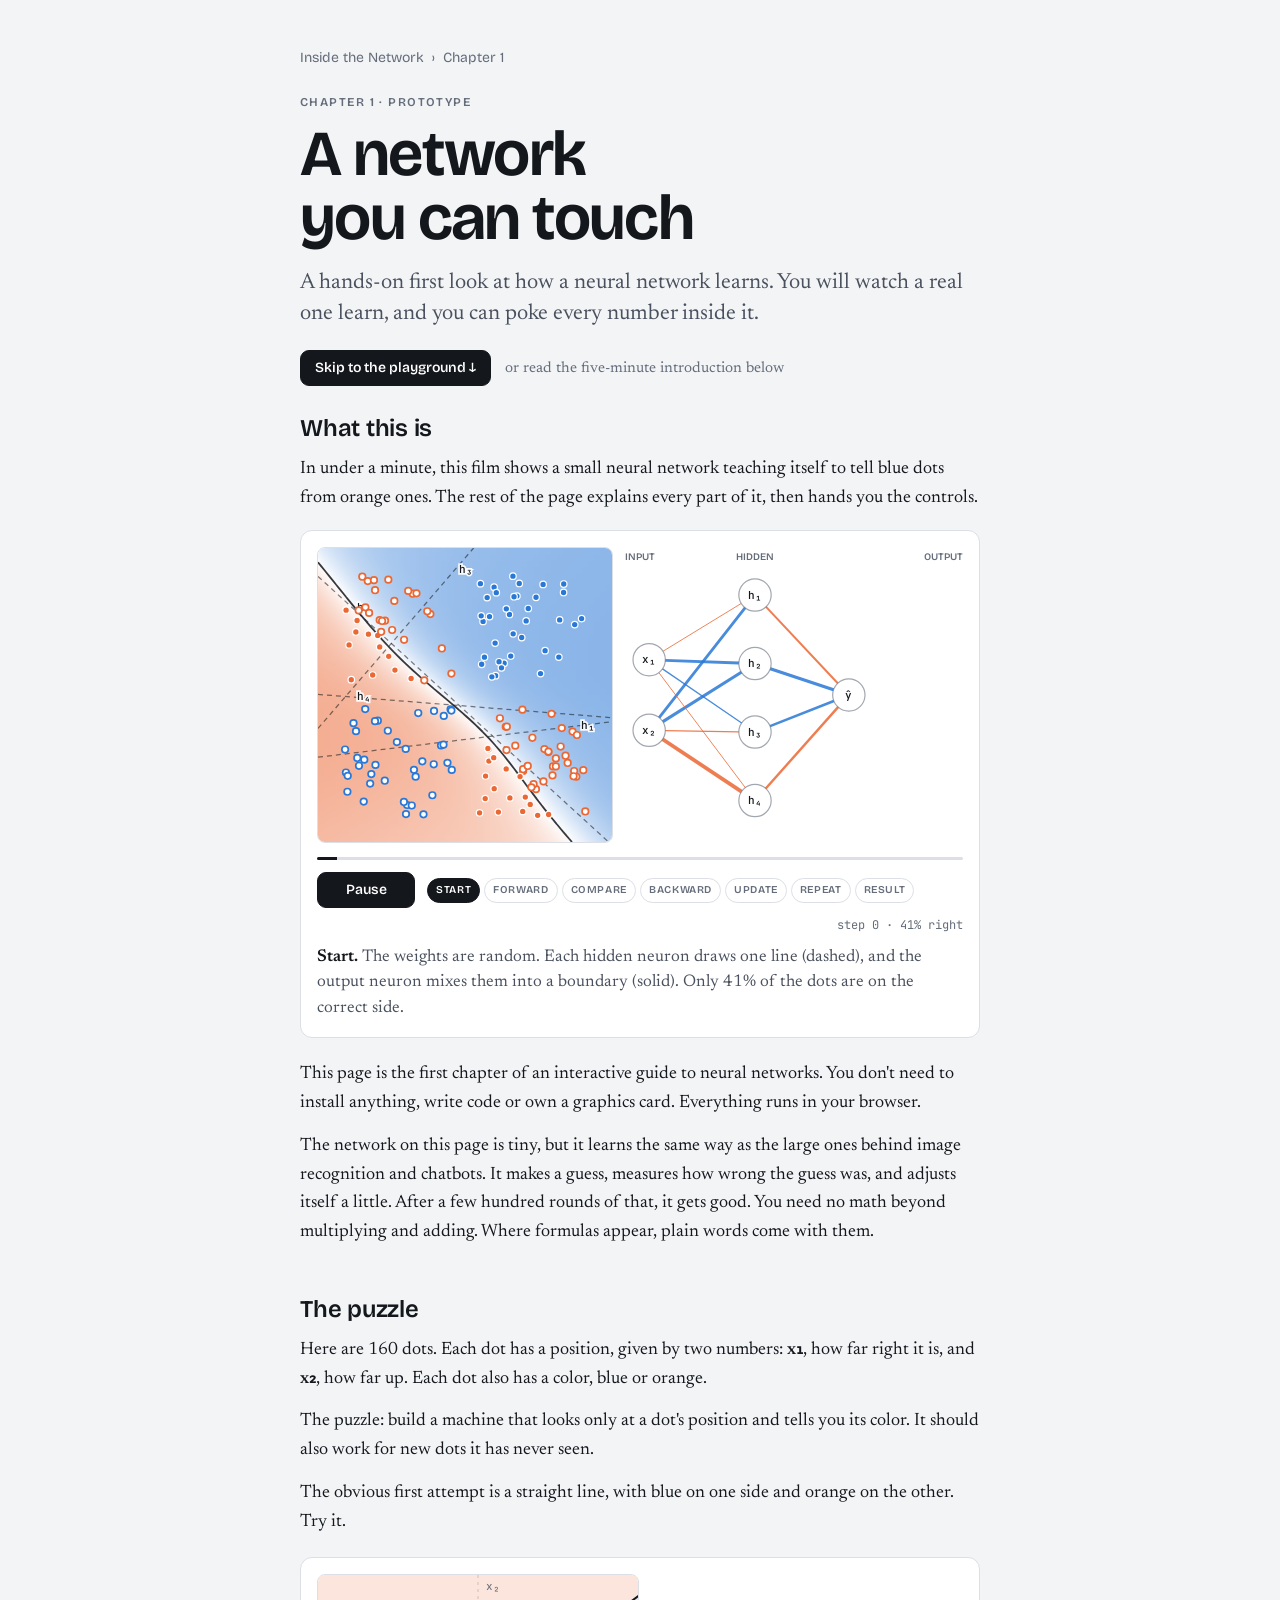
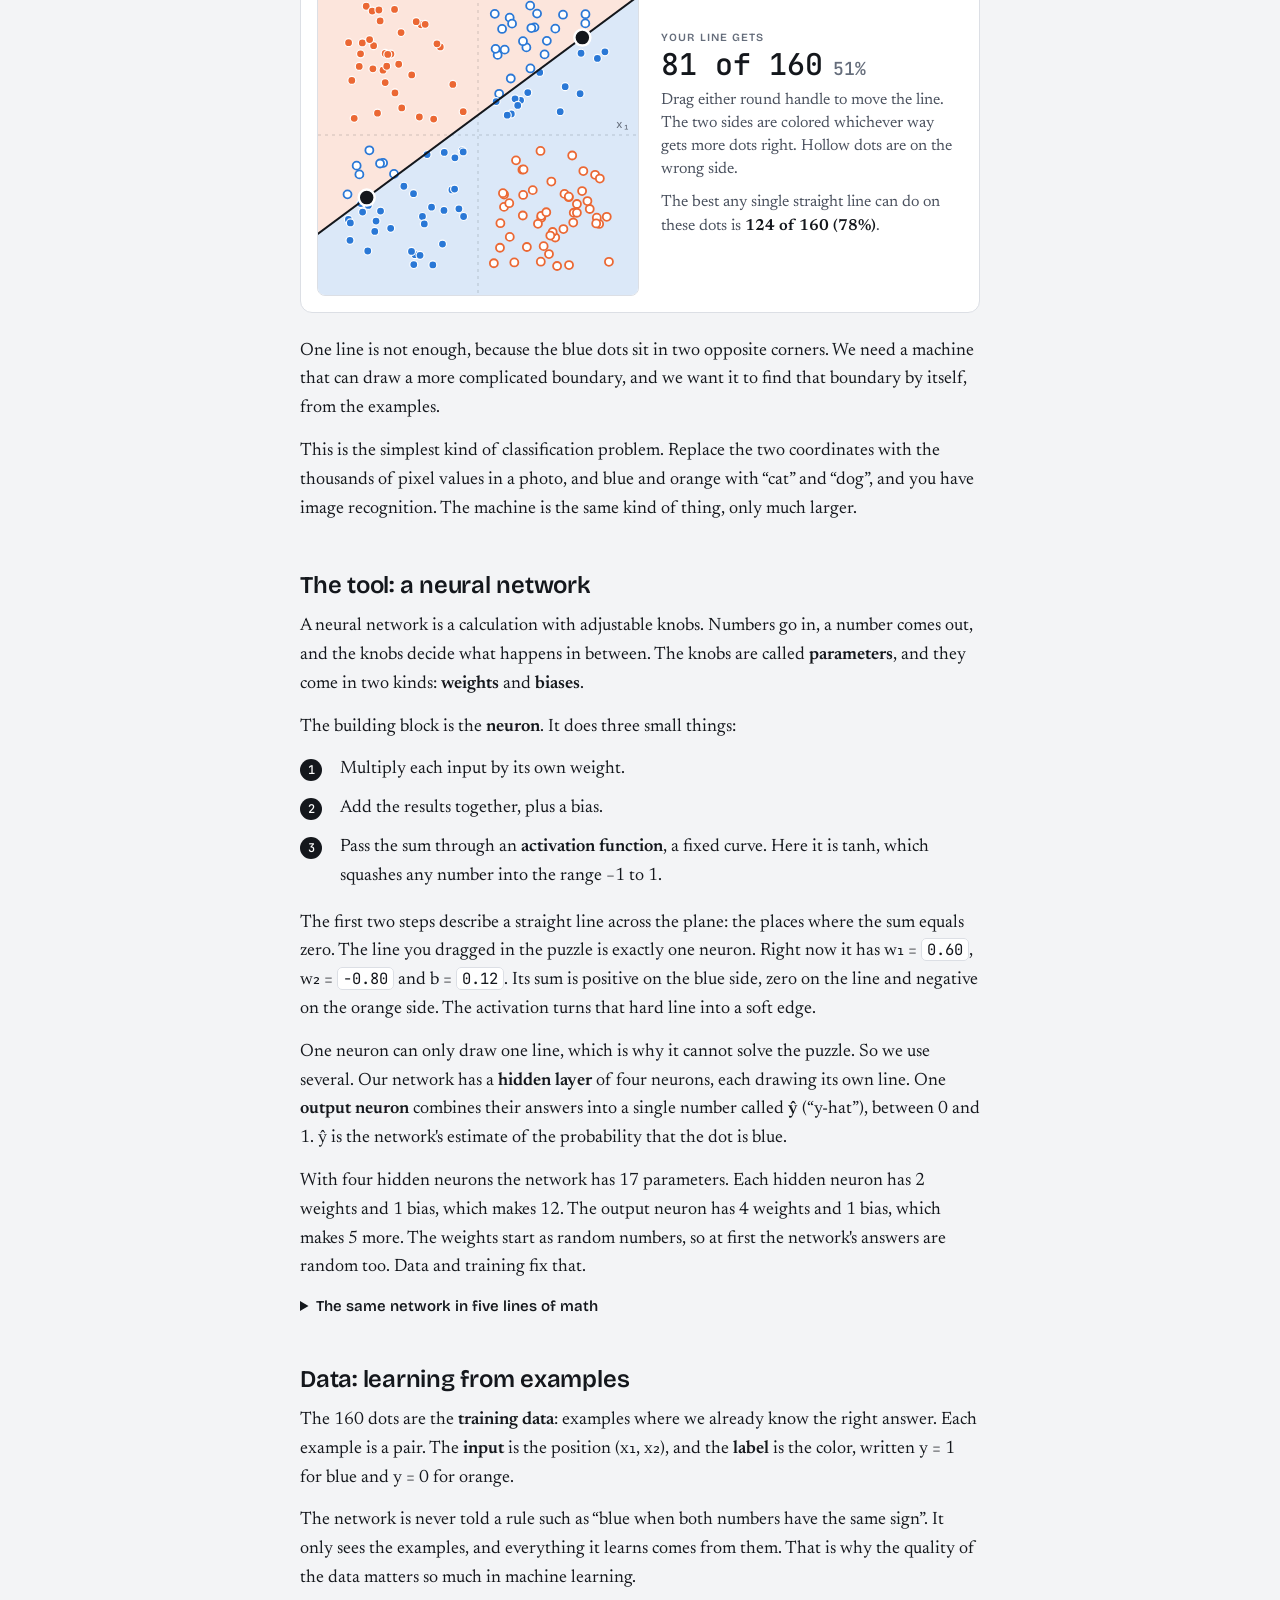
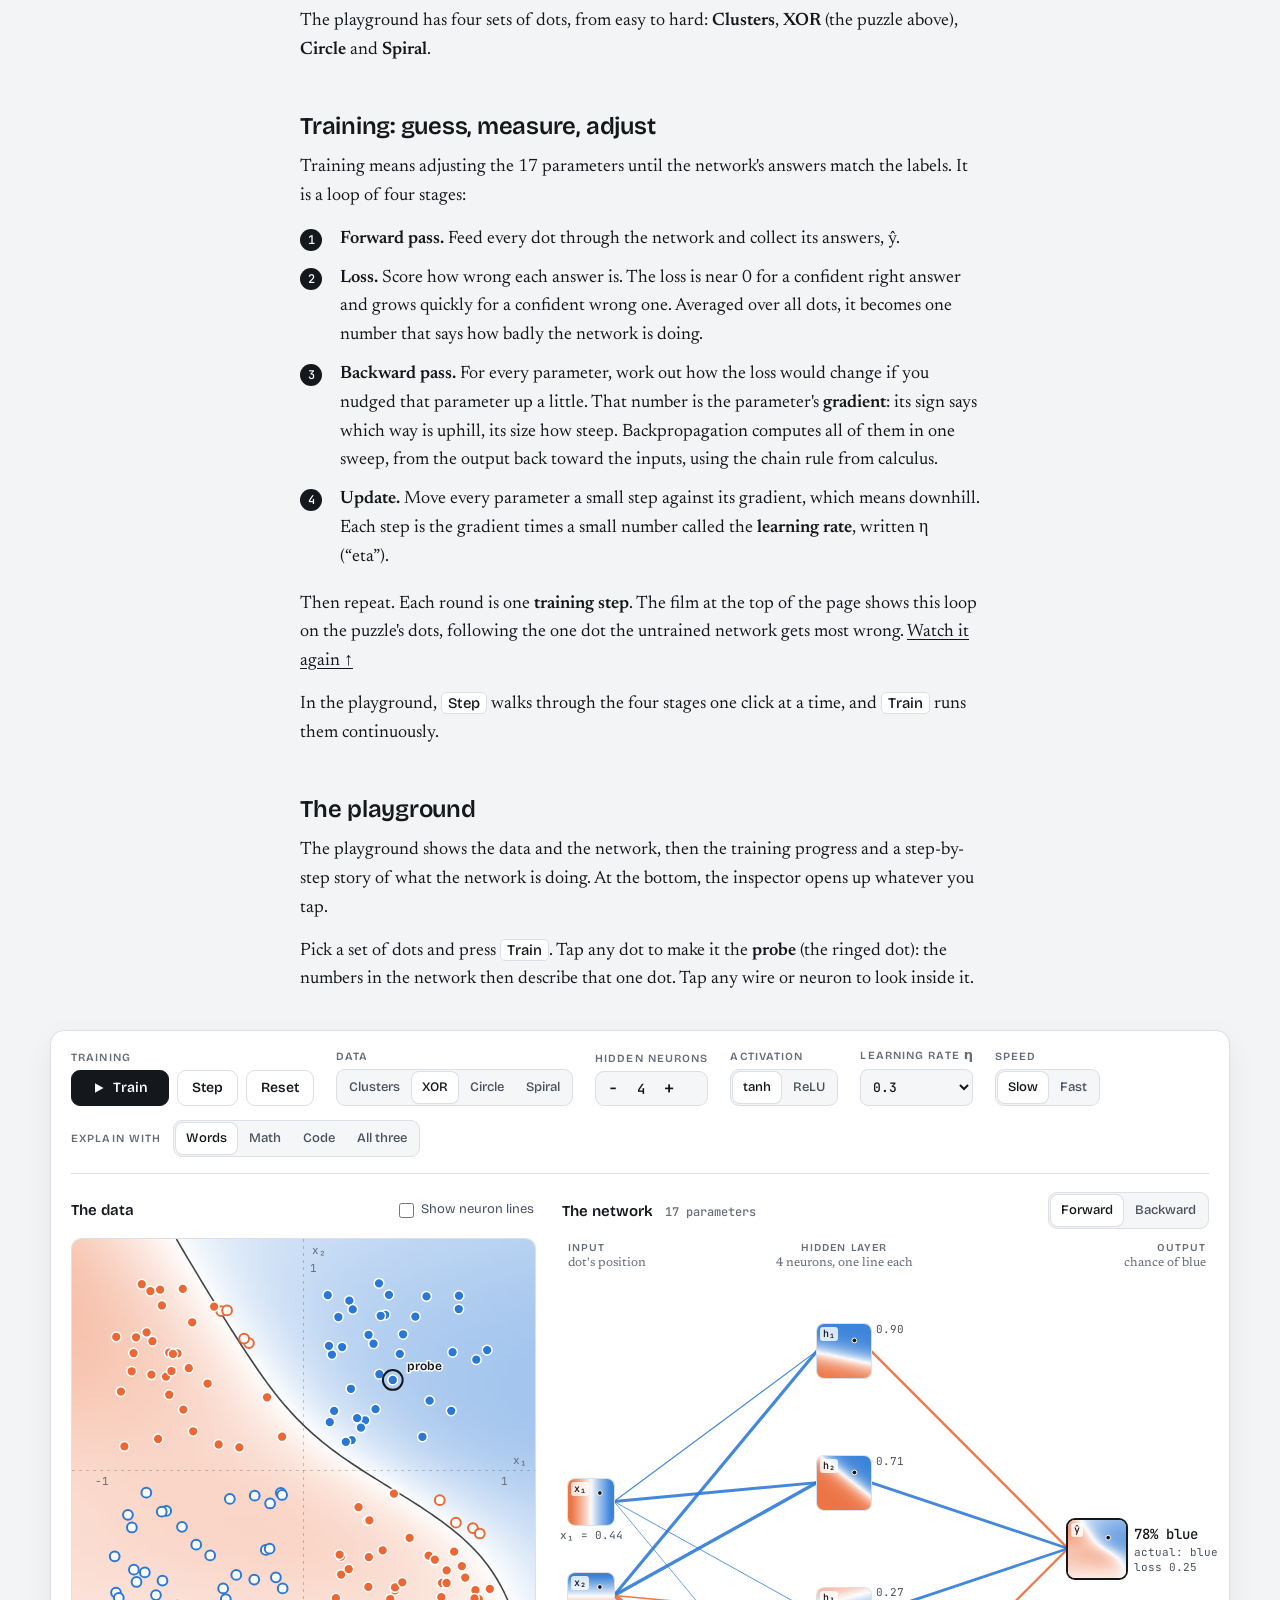
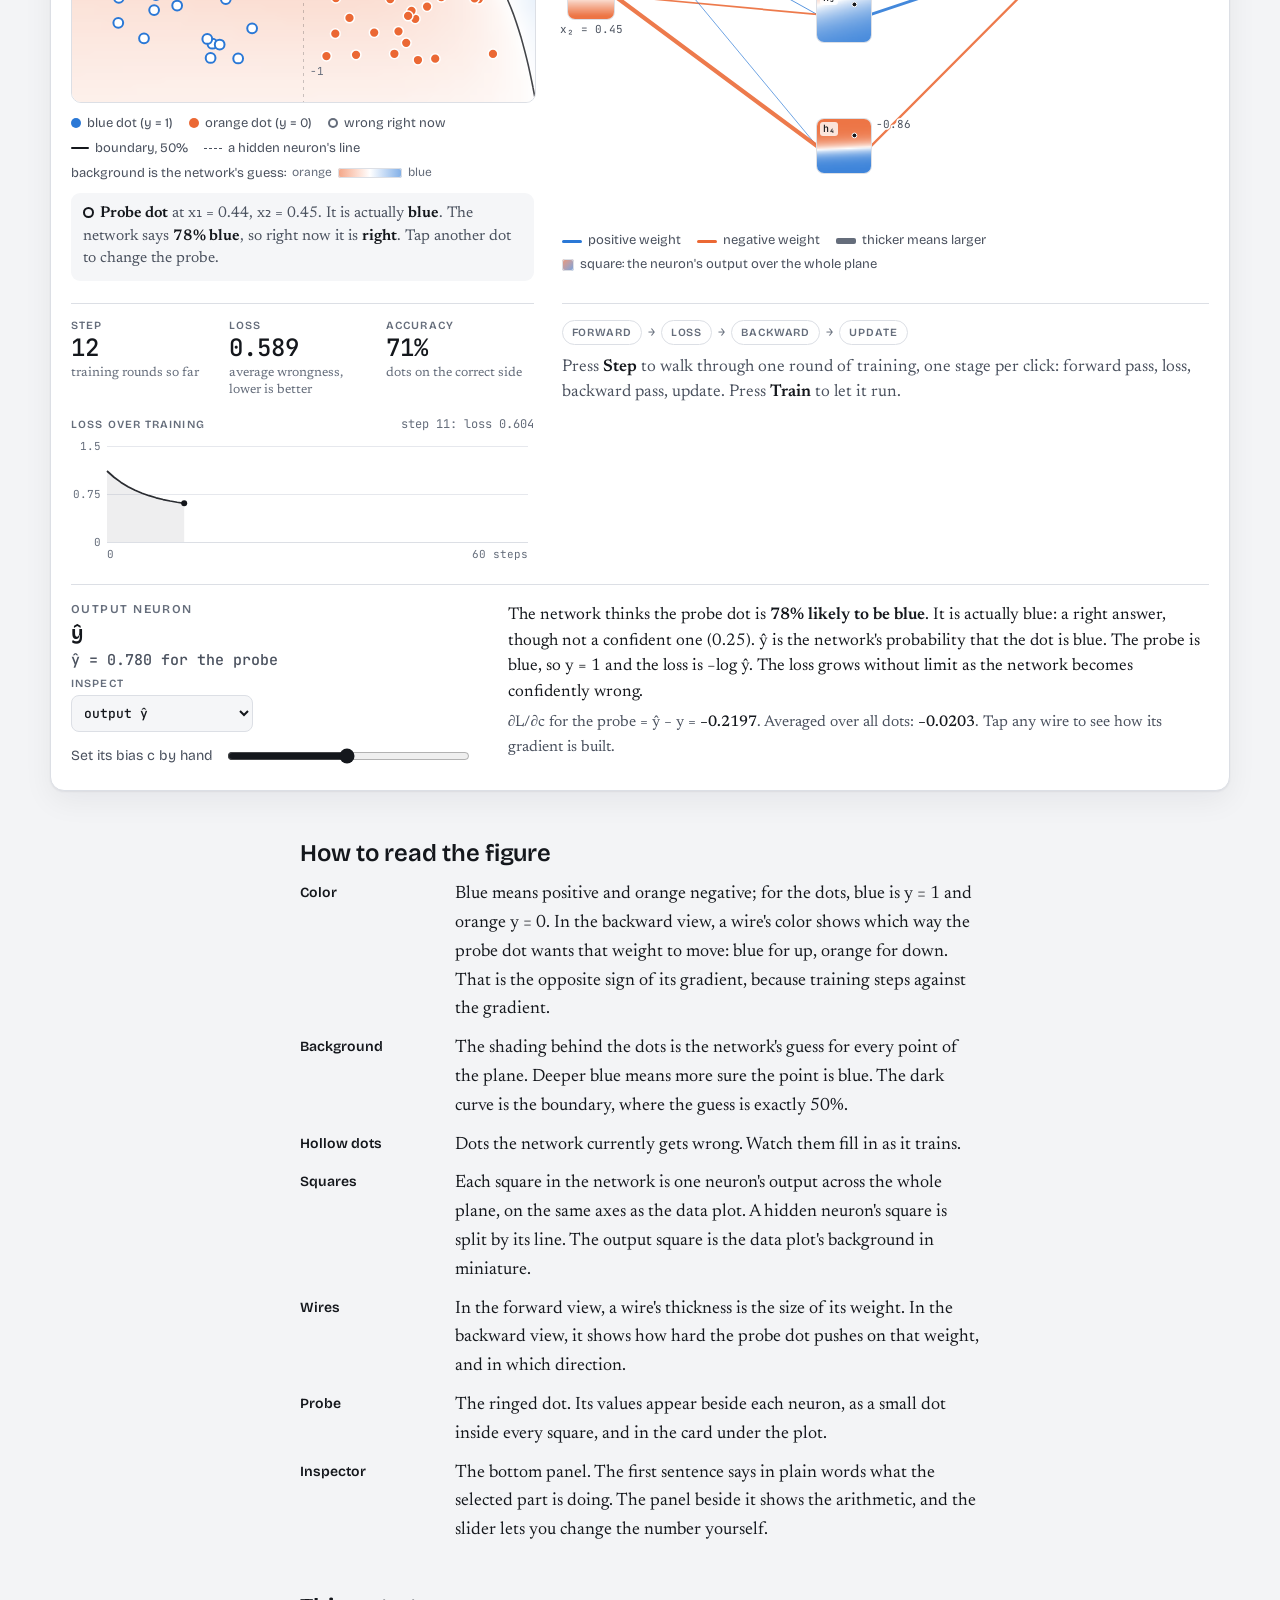
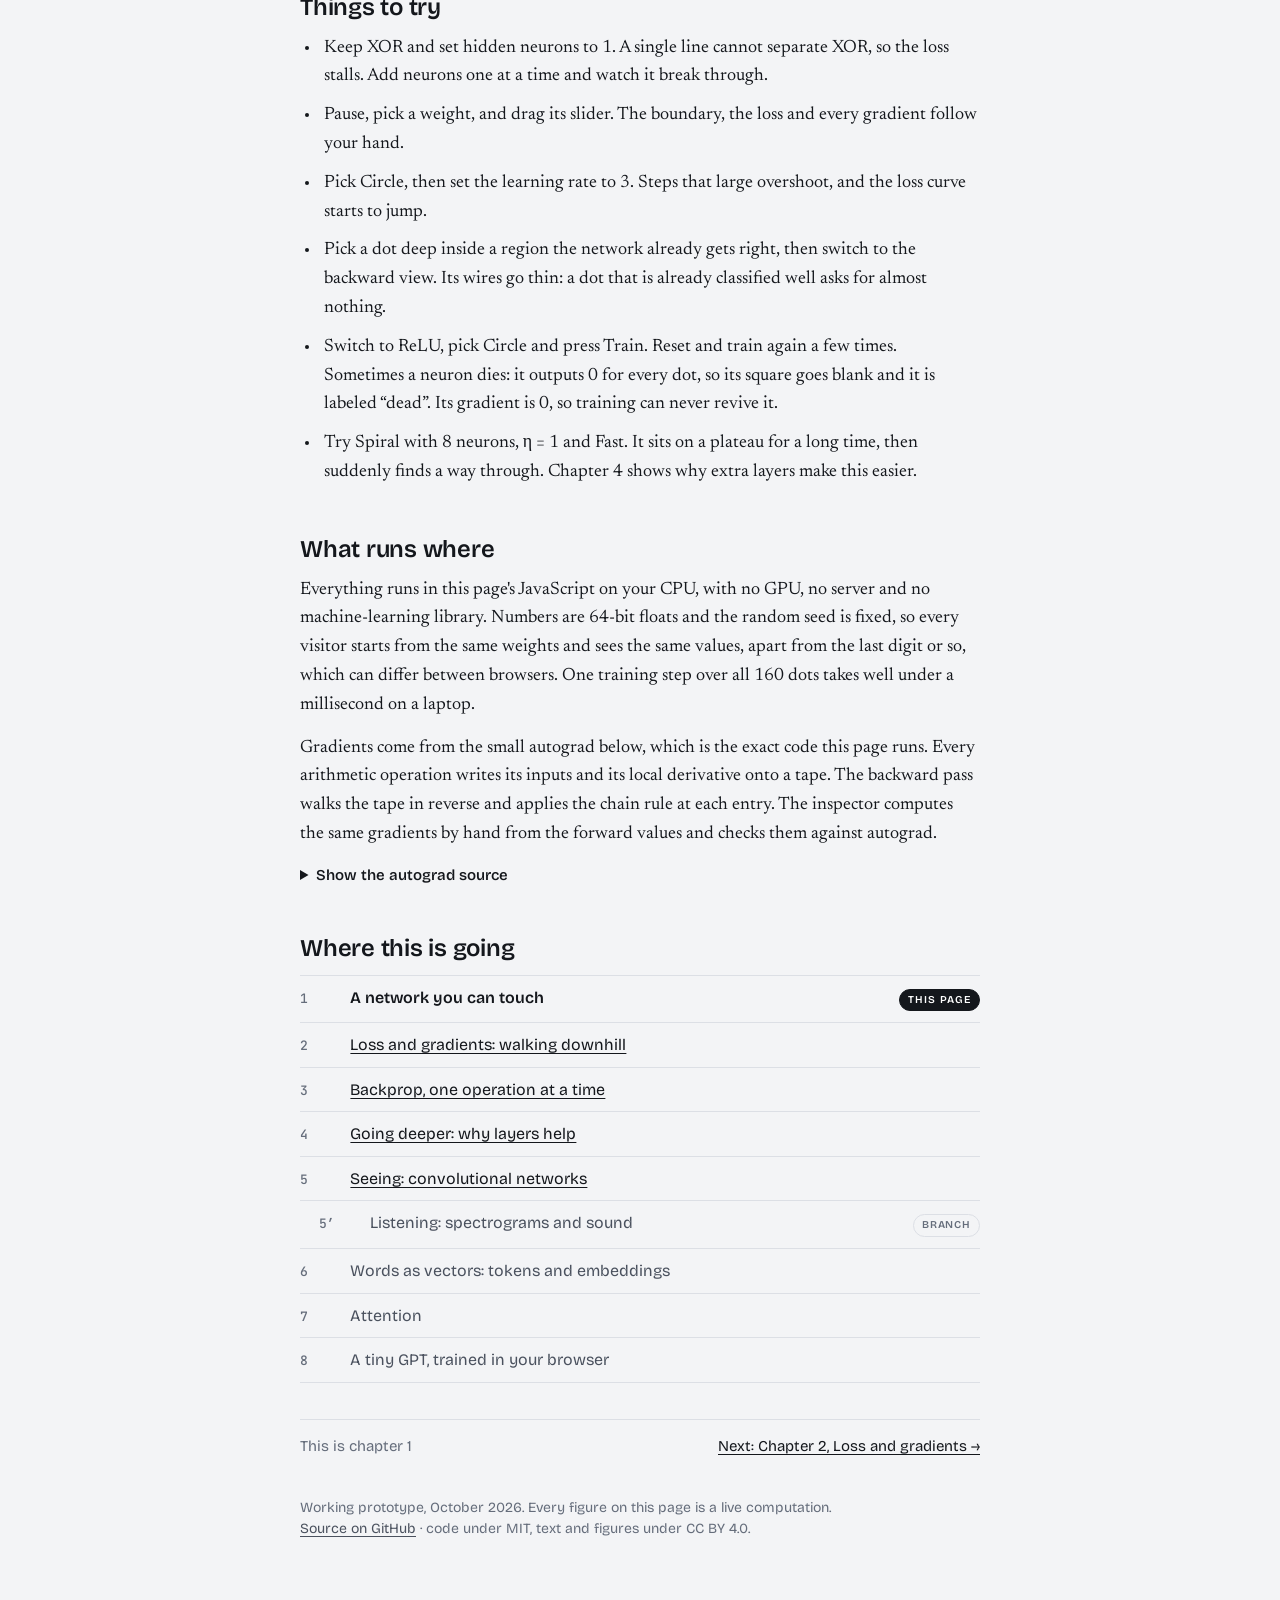
==== commit 864ef4e3: "Chapter 5: Seeing, convolutional networks A small convolutional network (5,994 parameters) reads MNI" ====
--- a/index.html
+++ b/index.html
@@ -461,7 +461,7 @@
       <li><span class="n">2</span><span><a href="loss-and-gradients/">Loss and gradients: walking downhill</a></span><span></span></li>
       <li><span class="n">3</span><span><a href="backprop/">Backprop, one operation at a time</a></span><span></span></li>
       <li><span class="n">4</span><span><a href="going-deeper/">Going deeper: why layers help</a></span><span></span></li>
-      <li><span class="n">5</span><span>Seeing: convolutional networks</span><span></span></li>
+      <li><span class="n">5</span><span><a href="seeing/">Seeing: convolutional networks</a></span><span></span></li>
       <li class="branch"><span class="n">5′</span><span>Listening: spectrograms and sound</span><span class="tag">Branch</span></li>
       <li><span class="n">6</span><span>Words as vectors: tokens and embeddings</span><span></span></li>
       <li><span class="n">7</span><span>Attention</span><span></span></li>
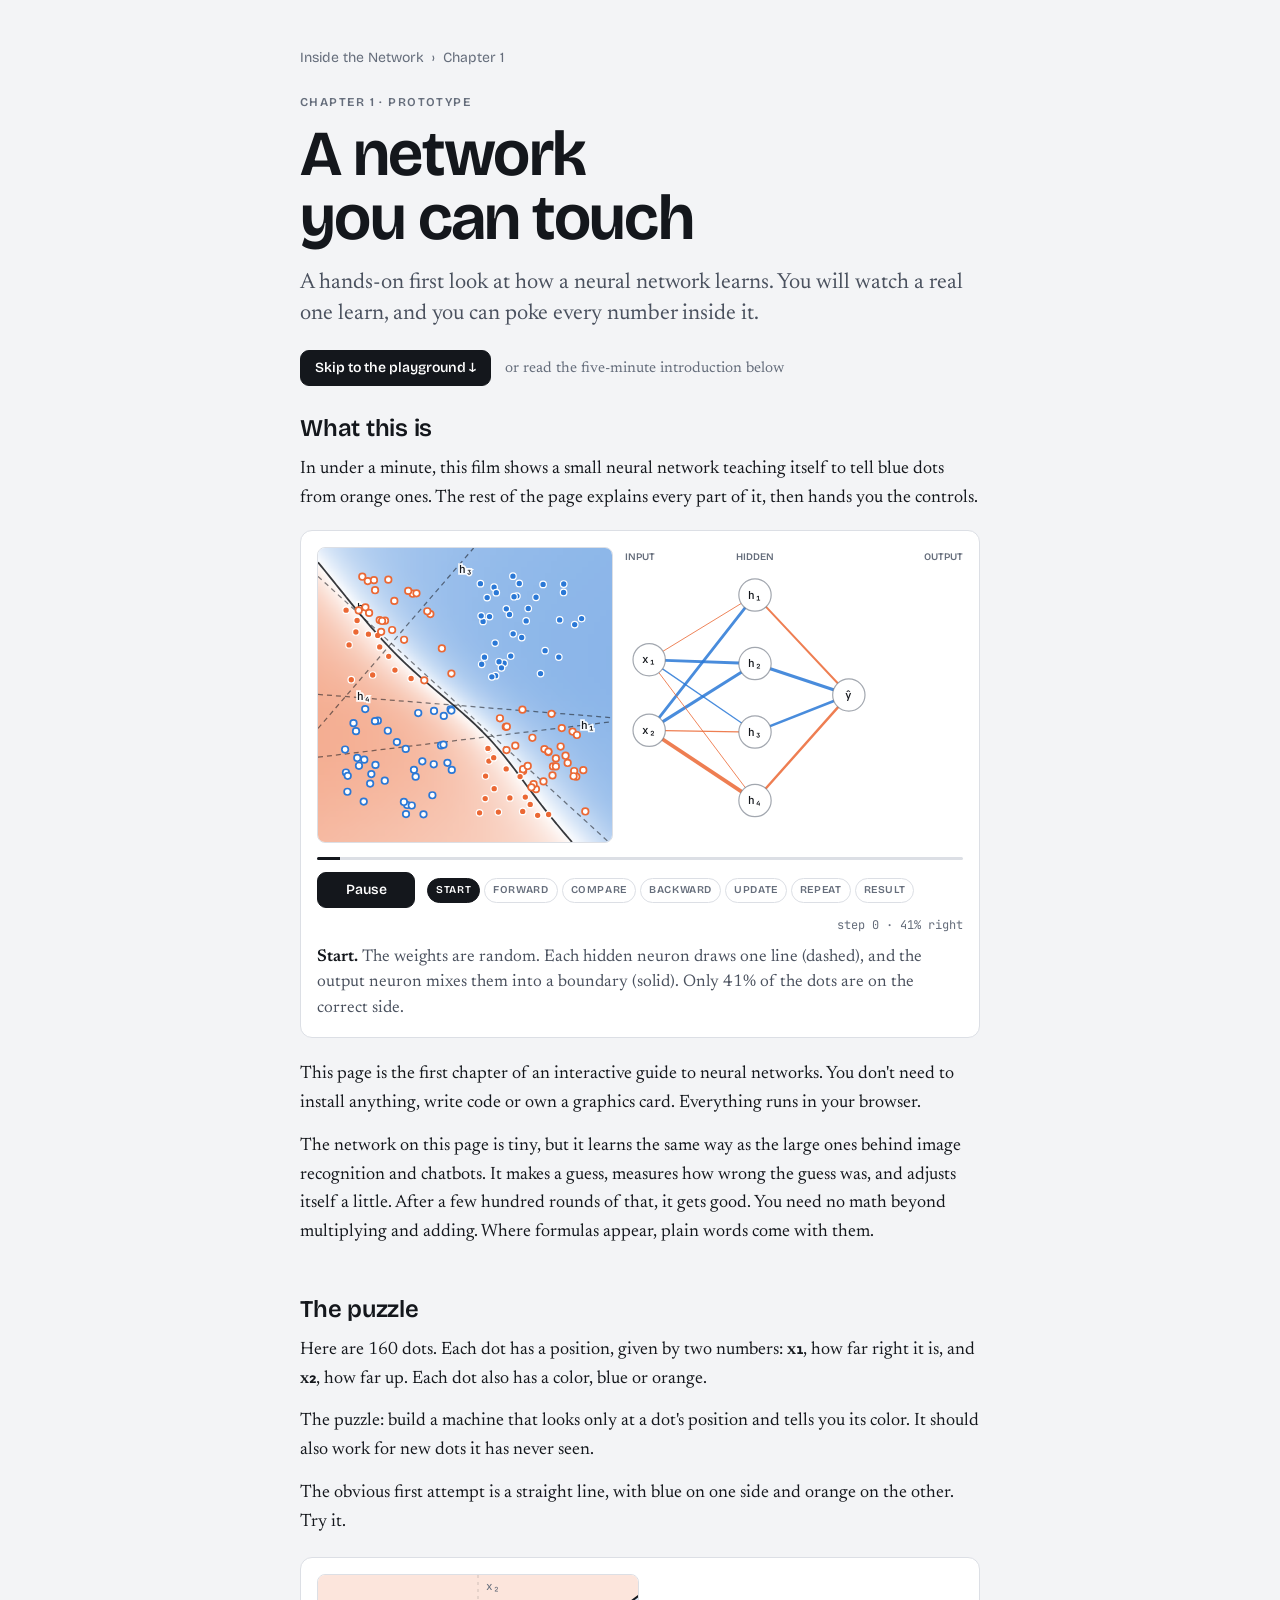
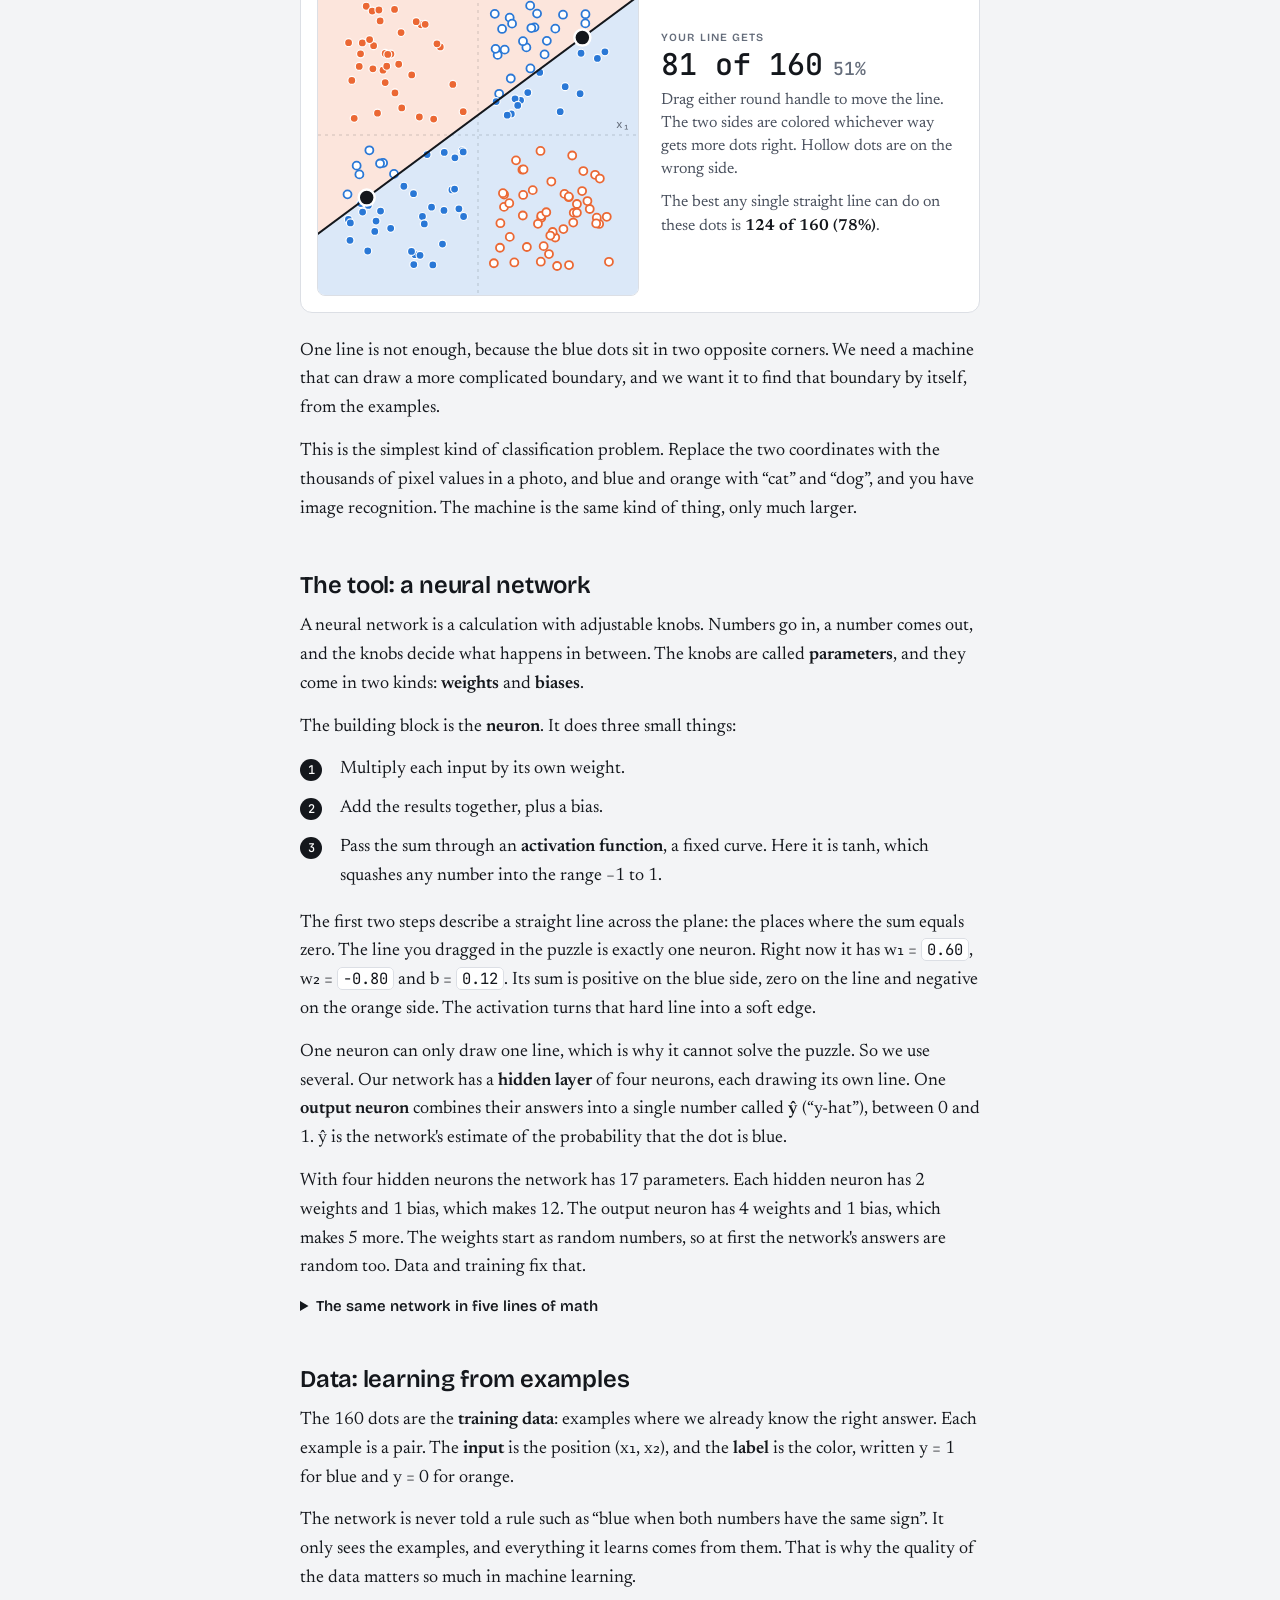
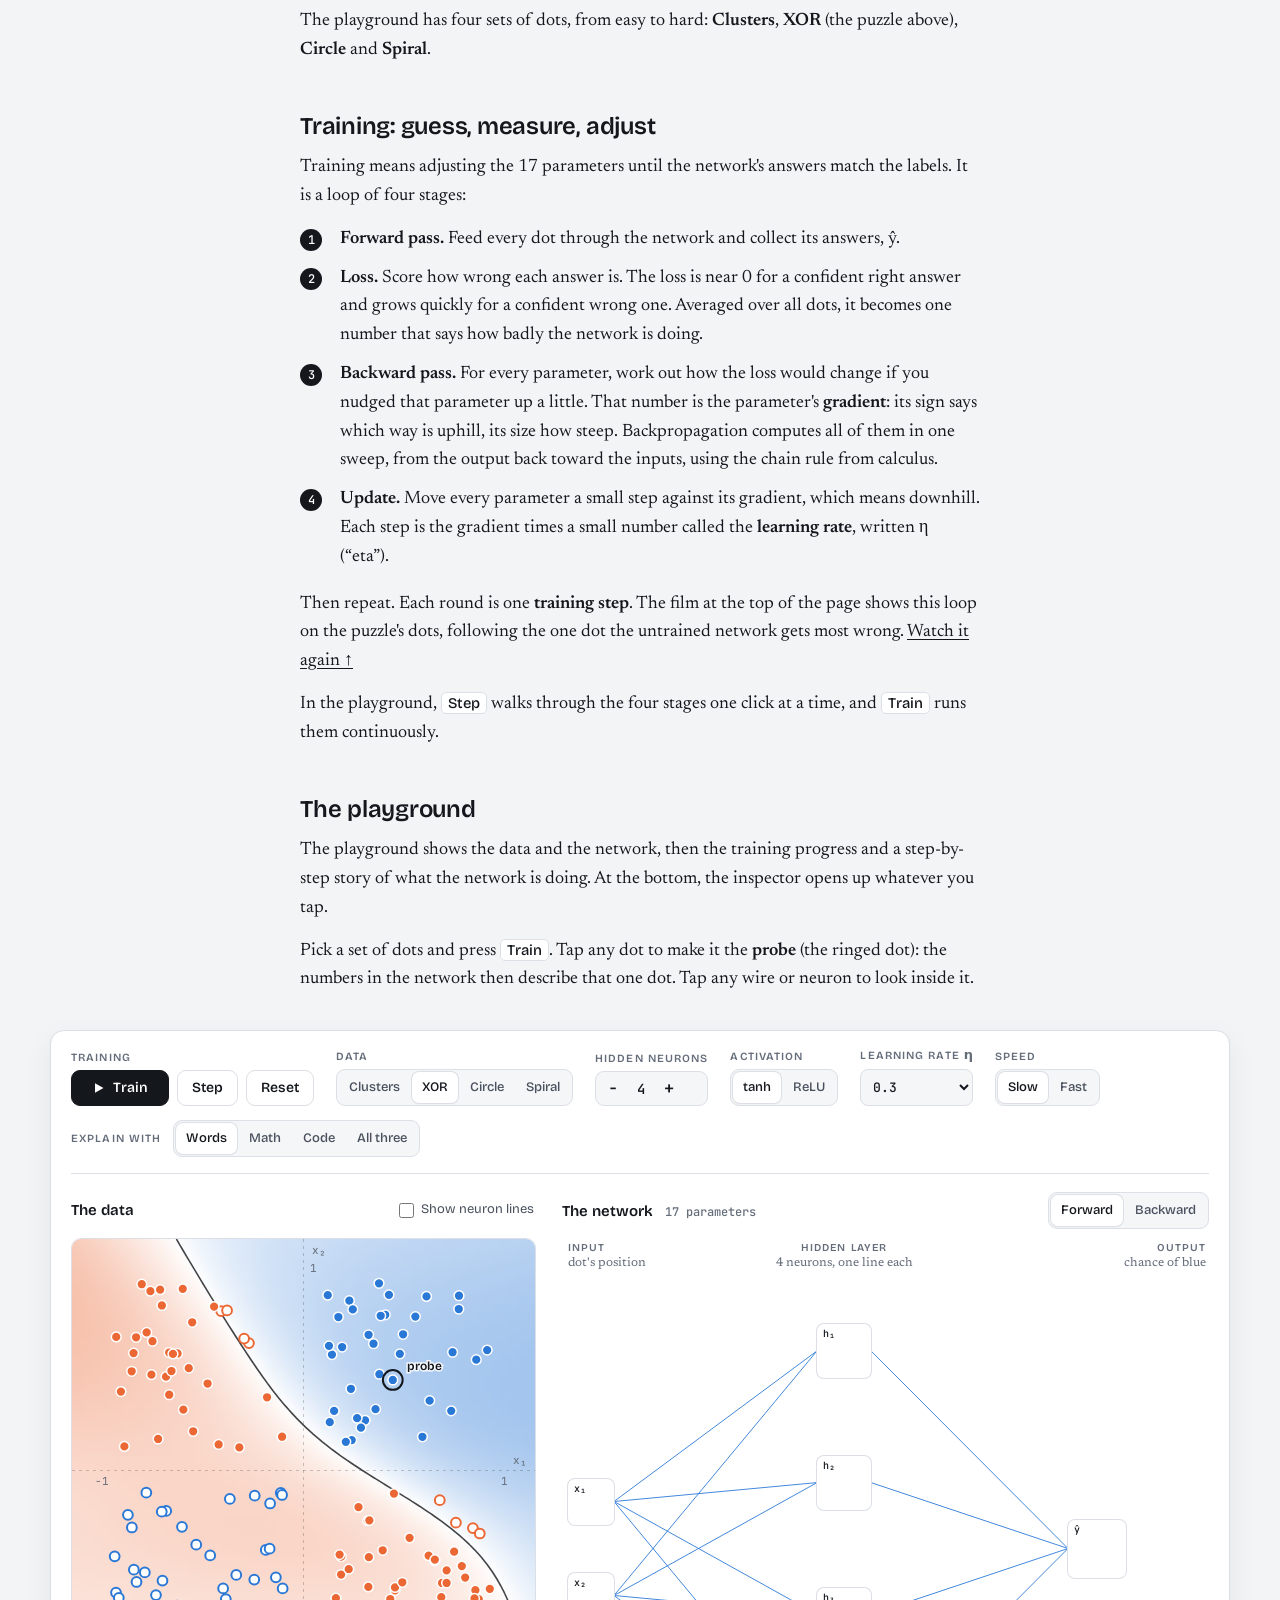
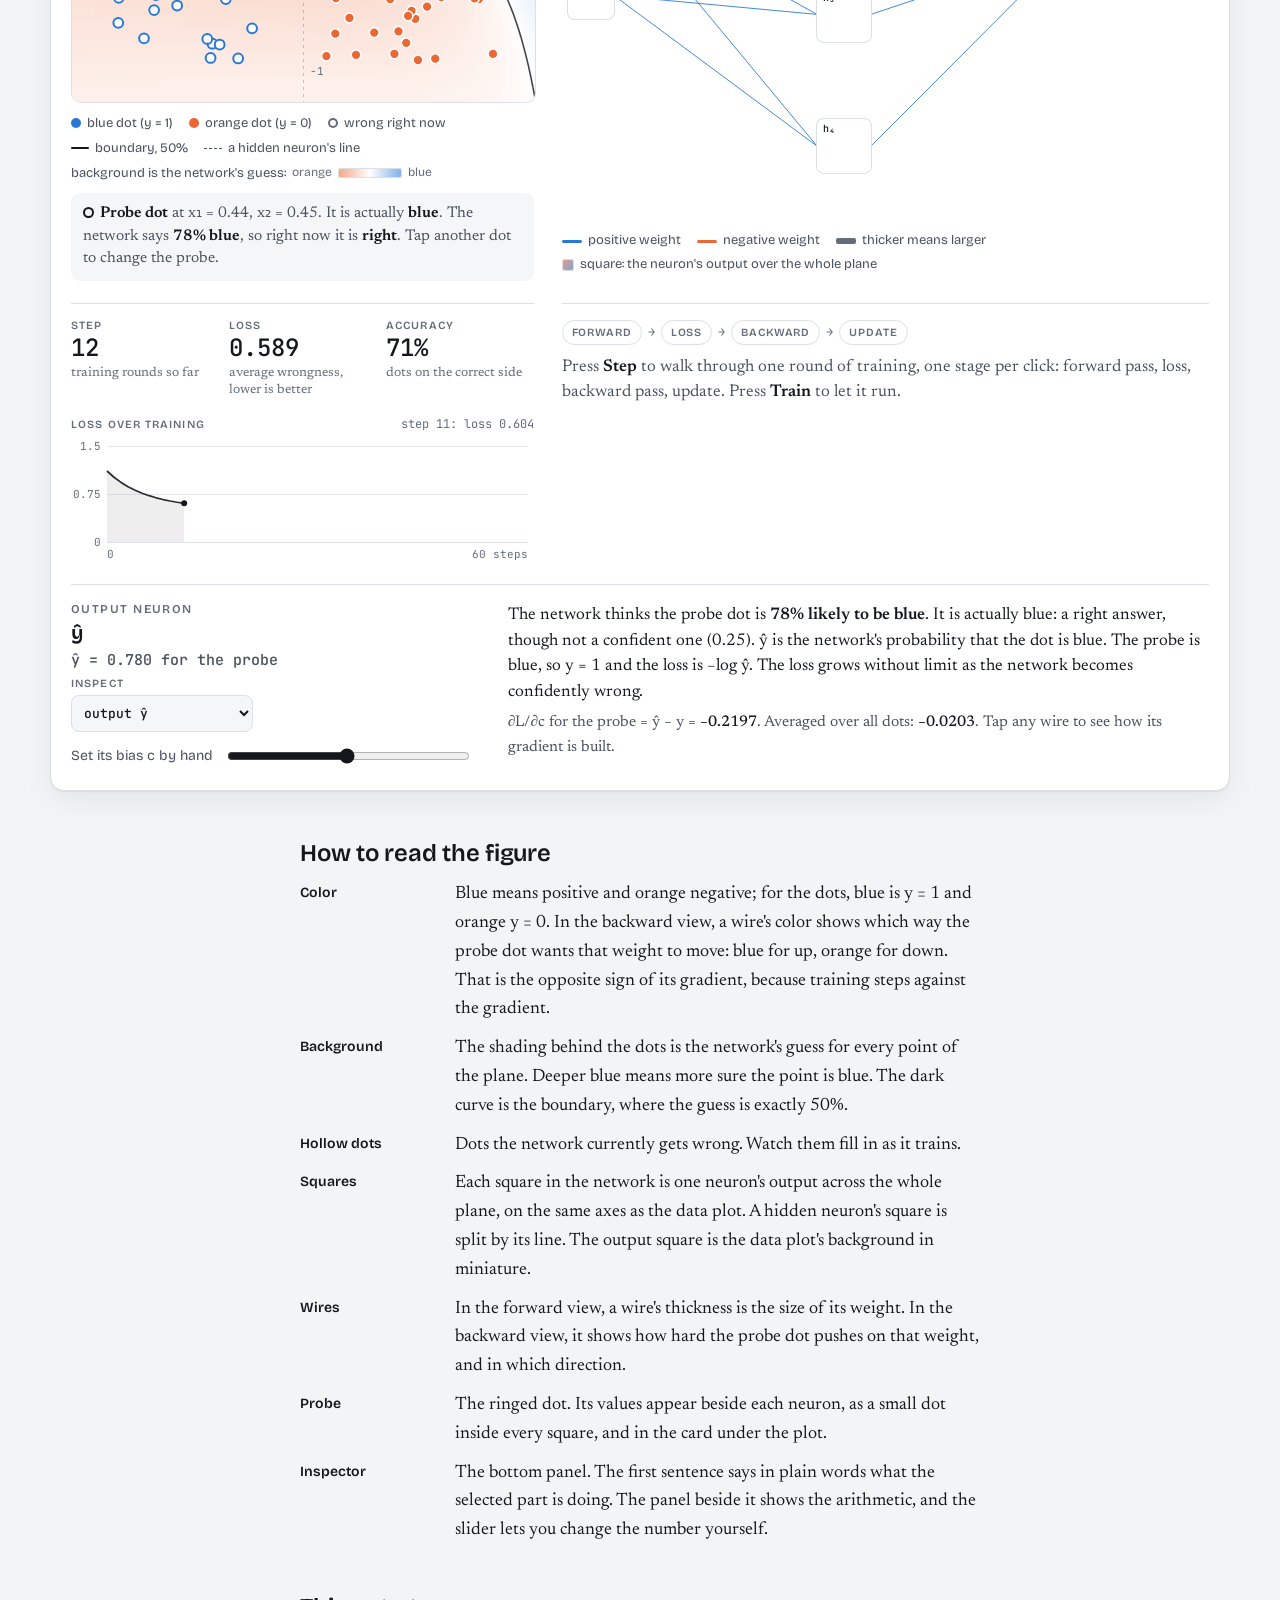
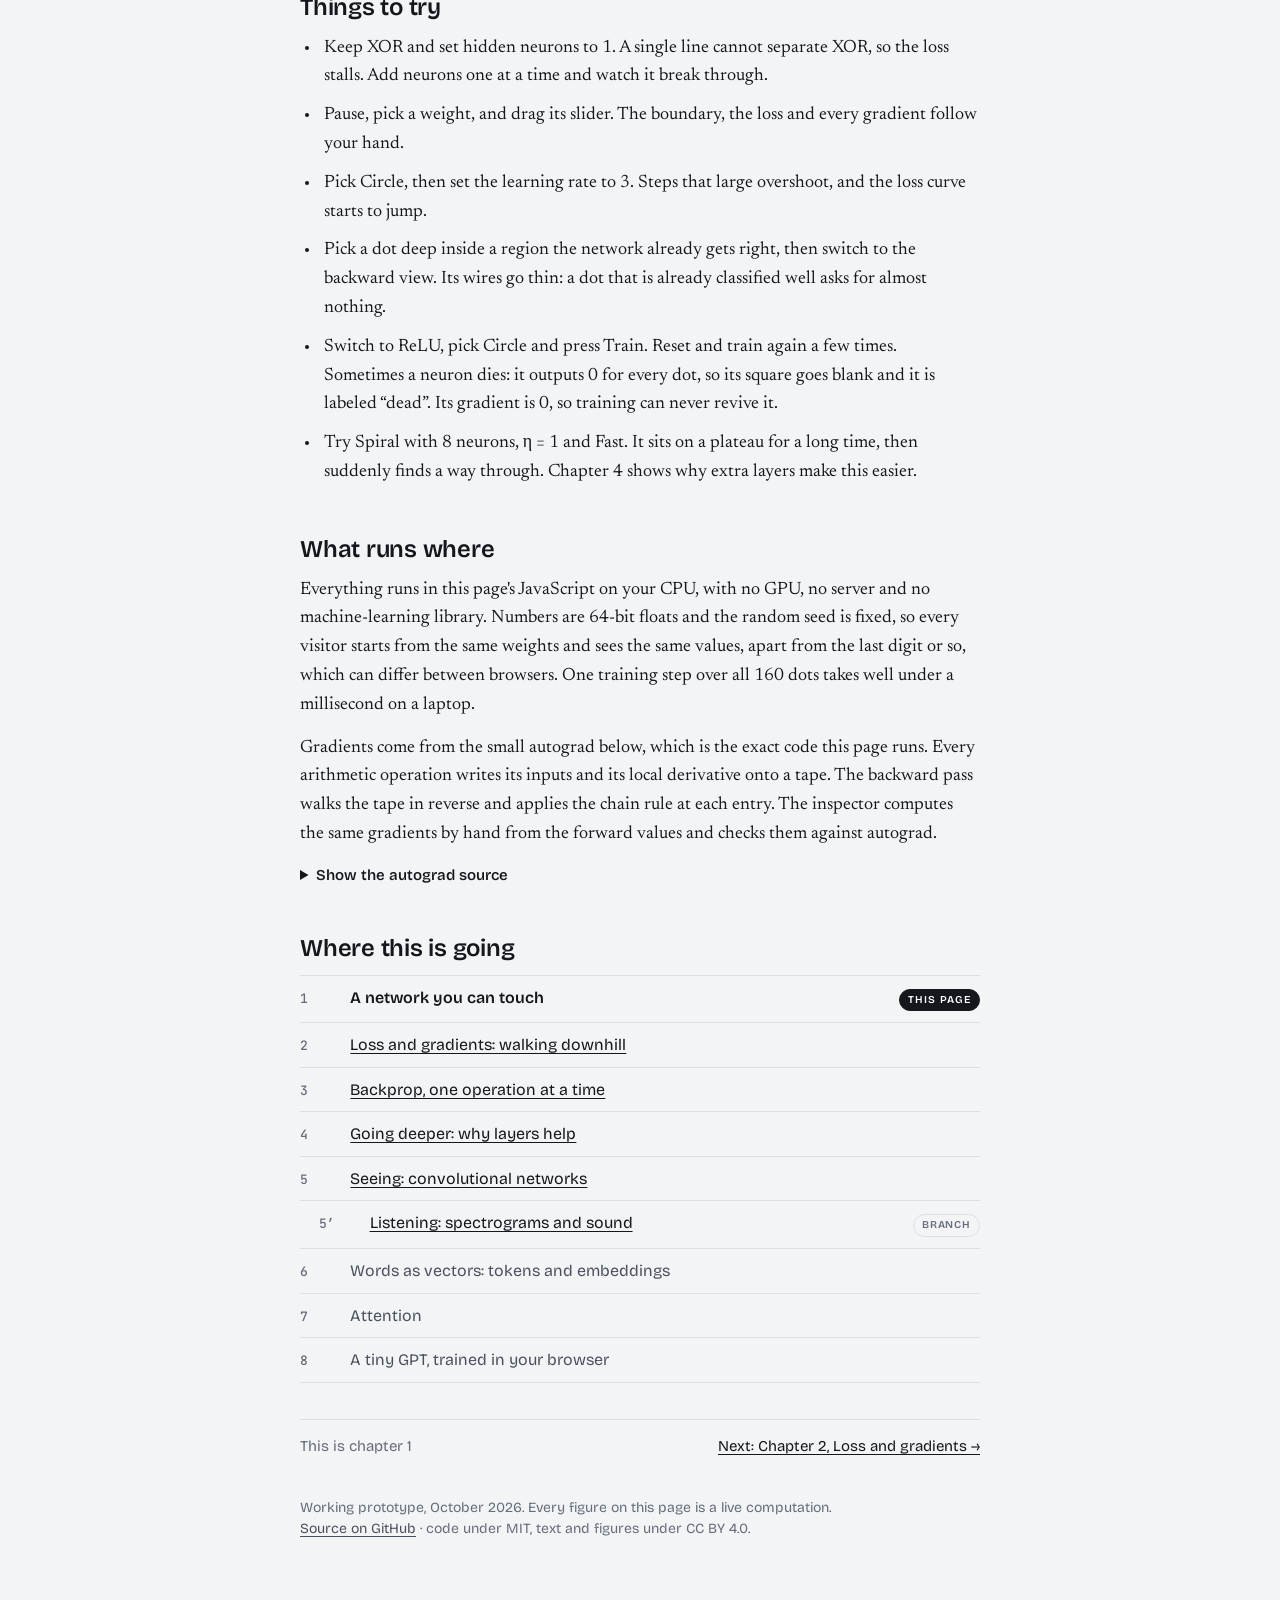
==== commit f3392f9a: "Chapter 5′: Listening, spectrograms and sound Spoken digits from Speech Commands (CC BY 4.0, Pete Wa" ====
--- a/index.html
+++ b/index.html
@@ -462,7 +462,7 @@
       <li><span class="n">3</span><span><a href="backprop/">Backprop, one operation at a time</a></span><span></span></li>
       <li><span class="n">4</span><span><a href="going-deeper/">Going deeper: why layers help</a></span><span></span></li>
       <li><span class="n">5</span><span><a href="seeing/">Seeing: convolutional networks</a></span><span></span></li>
-      <li class="branch"><span class="n">5′</span><span>Listening: spectrograms and sound</span><span class="tag">Branch</span></li>
+      <li class="branch"><span class="n">5′</span><span><a href="listening/">Listening: spectrograms and sound</a></span><span class="tag">Branch</span></li>
       <li><span class="n">6</span><span>Words as vectors: tokens and embeddings</span><span></span></li>
       <li><span class="n">7</span><span>Attention</span><span></span></li>
       <li><span class="n">8</span><span>A tiny GPT, trained in your browser</span><span></span></li>
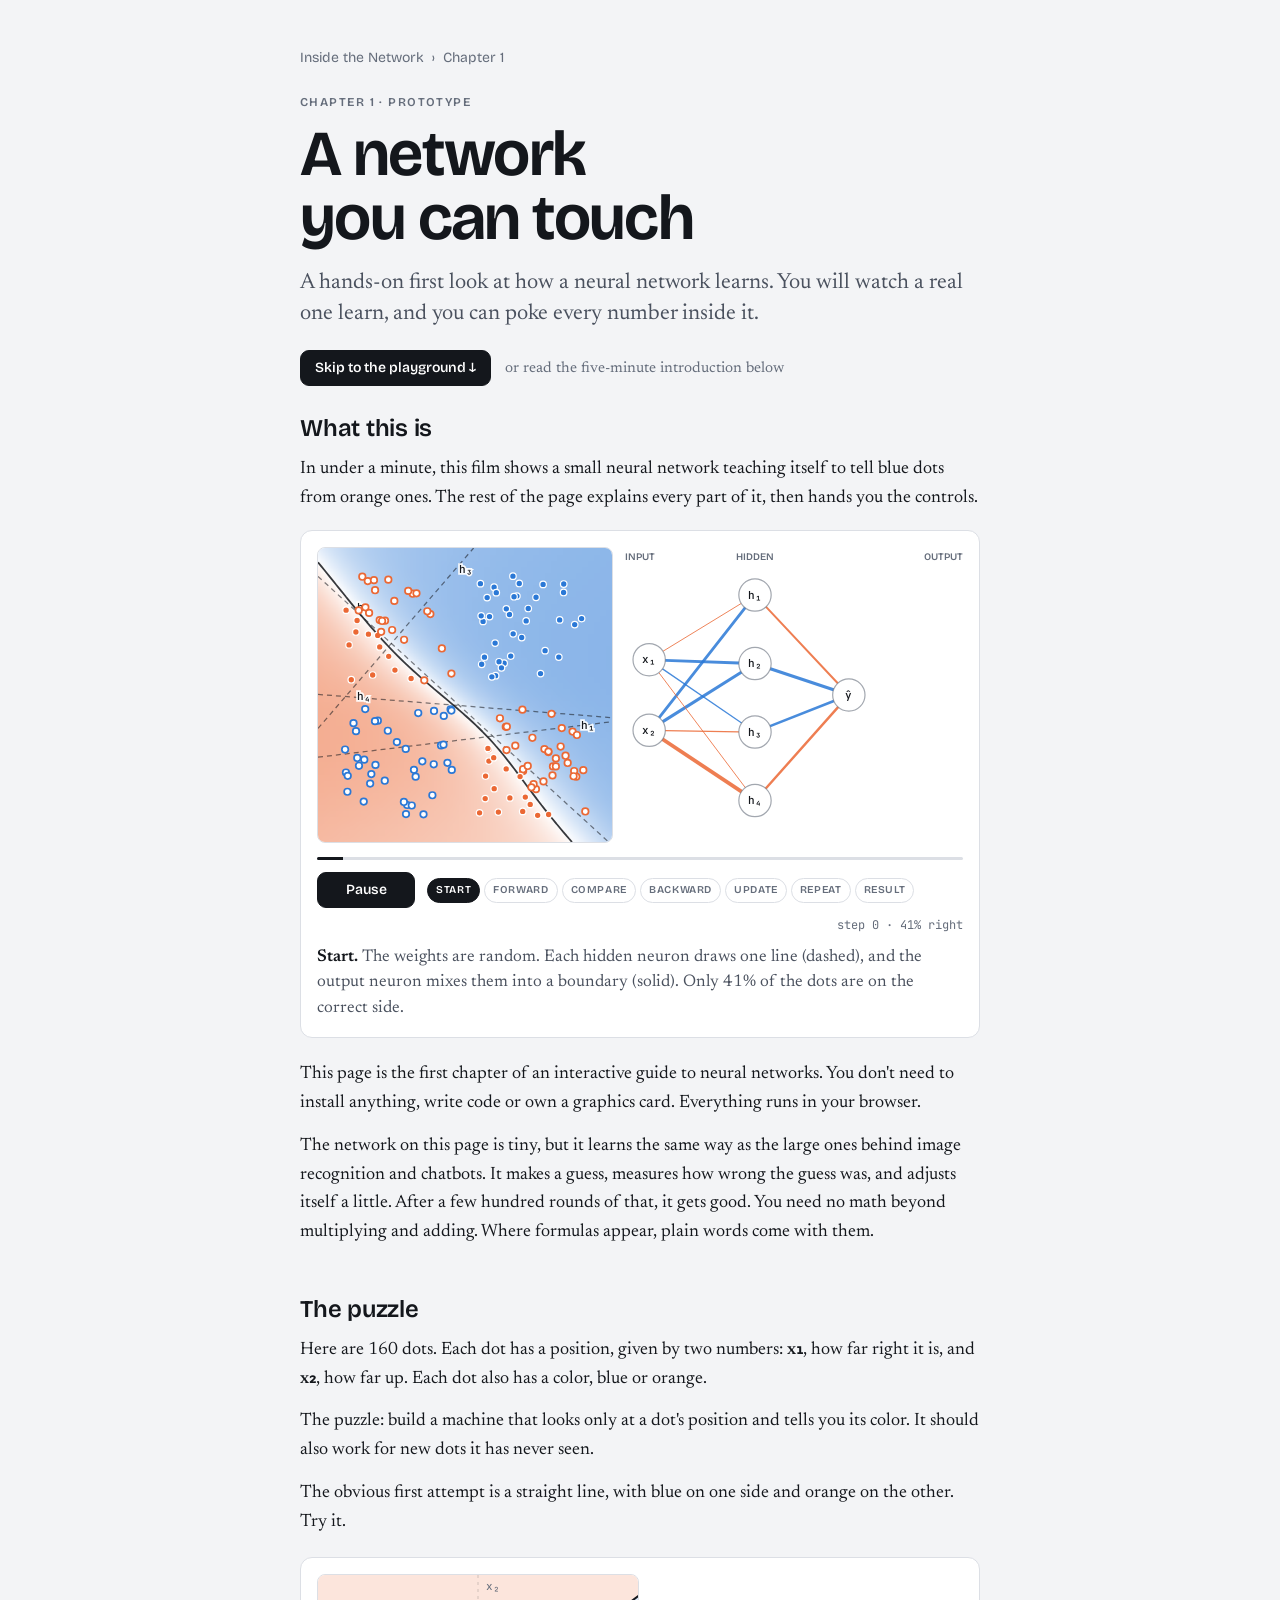
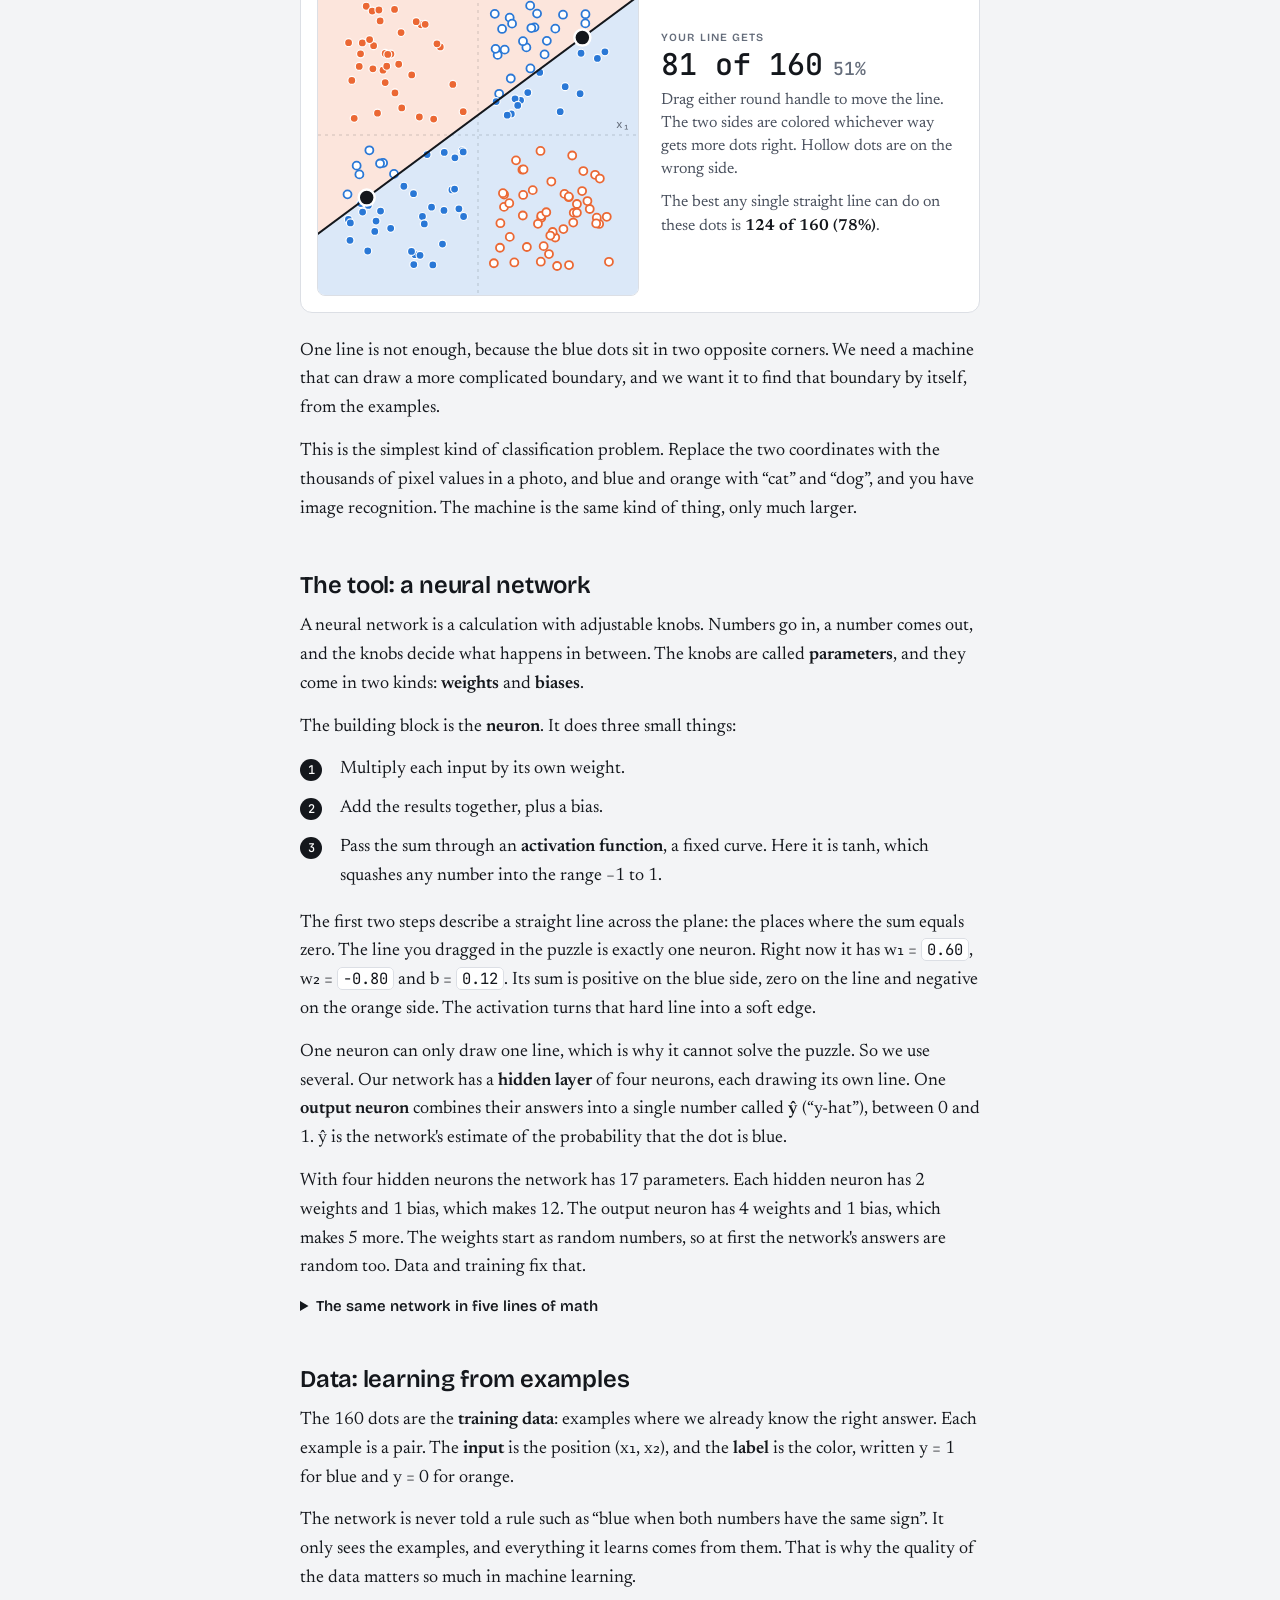
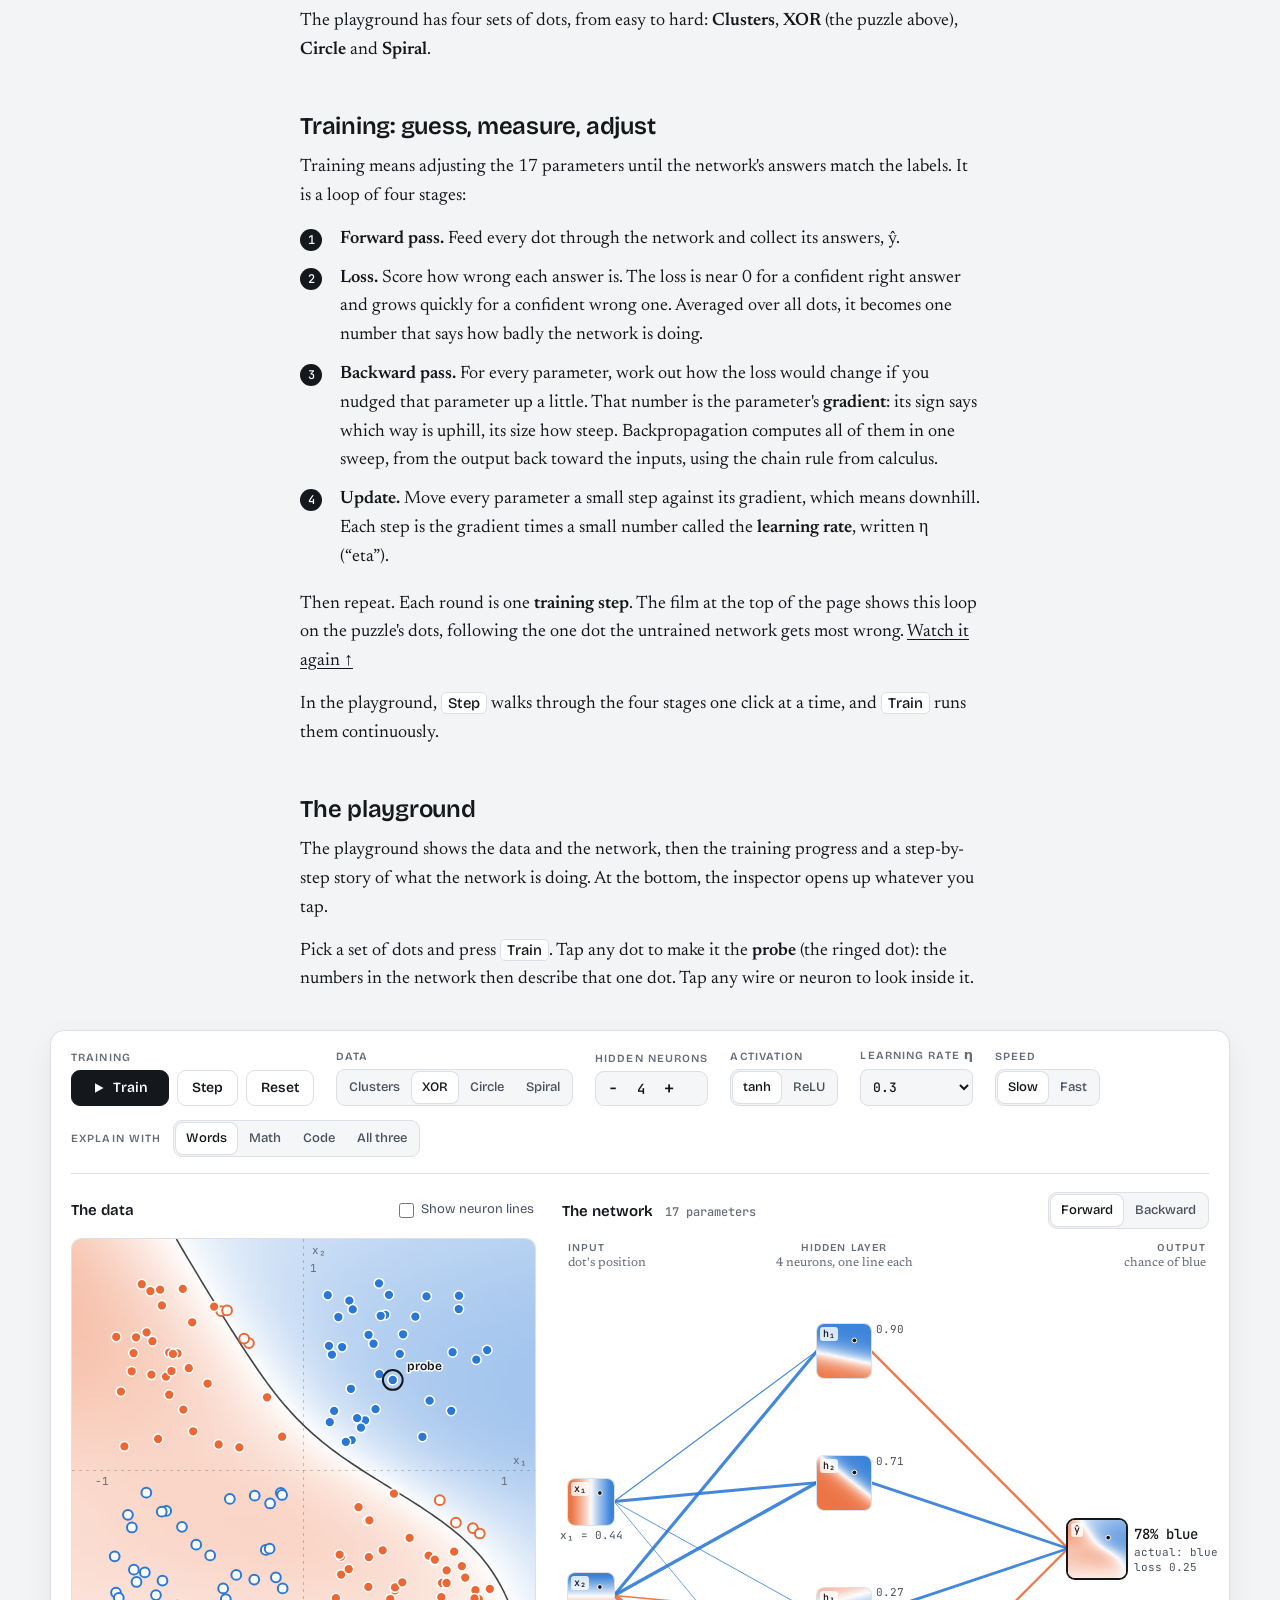
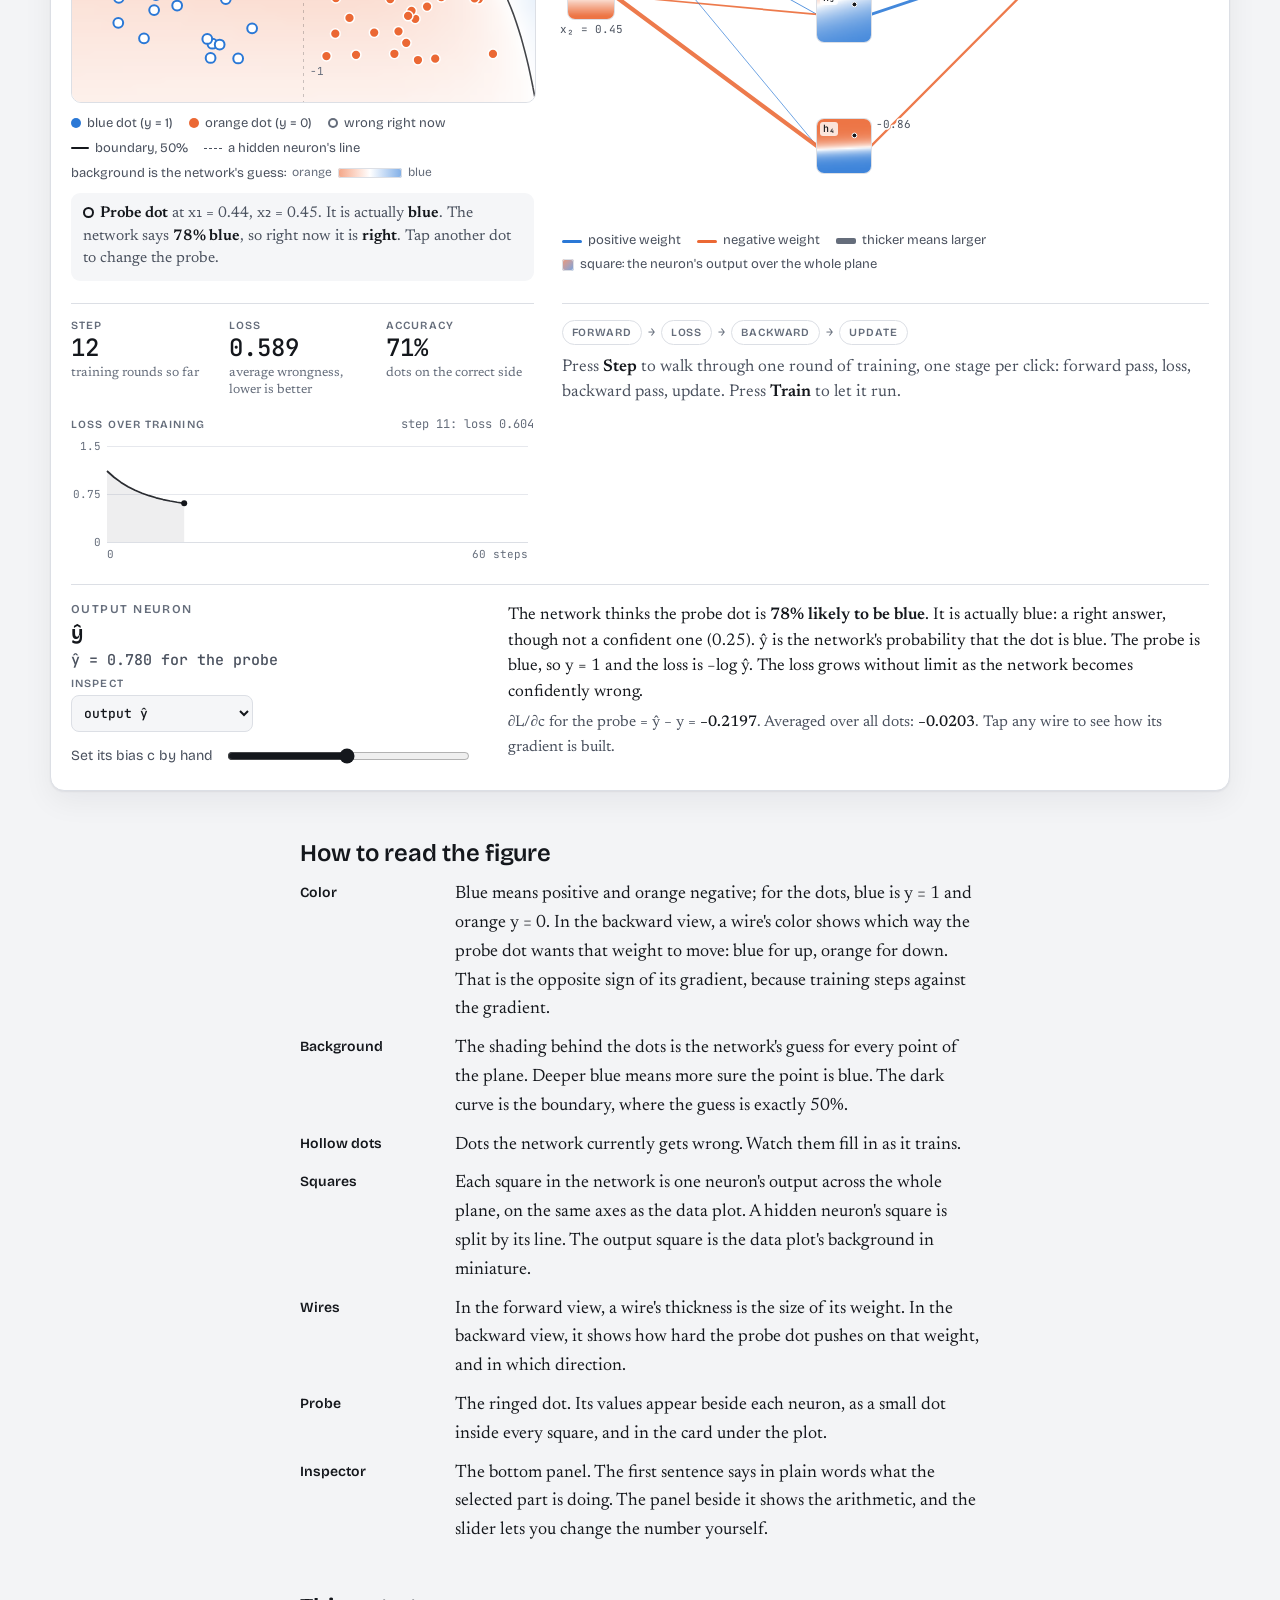
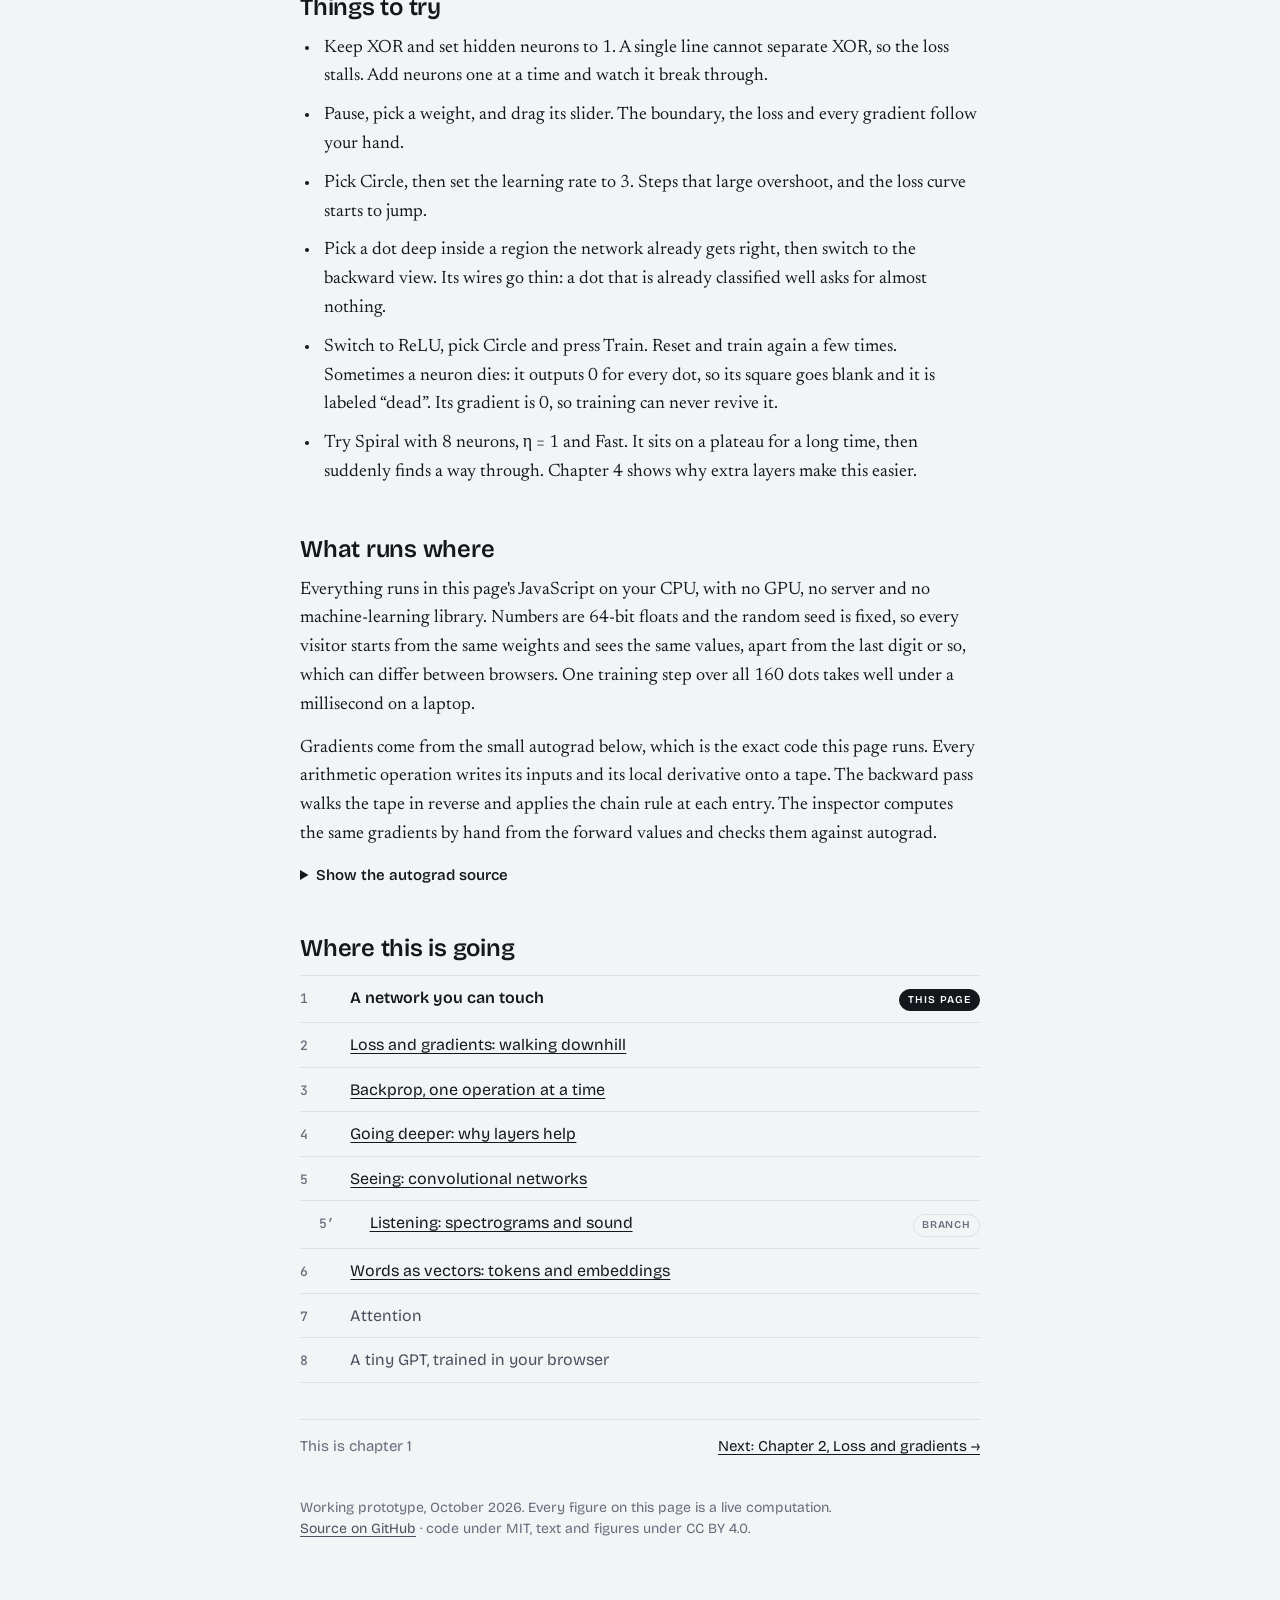
==== commit 6e508d3f: "Chapter 6: Words as vectors, tokens and embeddings Text cut into tokens by byte-pair encoding, a 32-" ====
--- a/index.html
+++ b/index.html
@@ -463,7 +463,7 @@
       <li><span class="n">4</span><span><a href="going-deeper/">Going deeper: why layers help</a></span><span></span></li>
       <li><span class="n">5</span><span><a href="seeing/">Seeing: convolutional networks</a></span><span></span></li>
       <li class="branch"><span class="n">5′</span><span><a href="listening/">Listening: spectrograms and sound</a></span><span class="tag">Branch</span></li>
-      <li><span class="n">6</span><span>Words as vectors: tokens and embeddings</span><span></span></li>
+      <li><span class="n">6</span><span><a href="words/">Words as vectors: tokens and embeddings</a></span><span></span></li>
       <li><span class="n">7</span><span>Attention</span><span></span></li>
       <li><span class="n">8</span><span>A tiny GPT, trained in your browser</span><span></span></li>
     </ol>
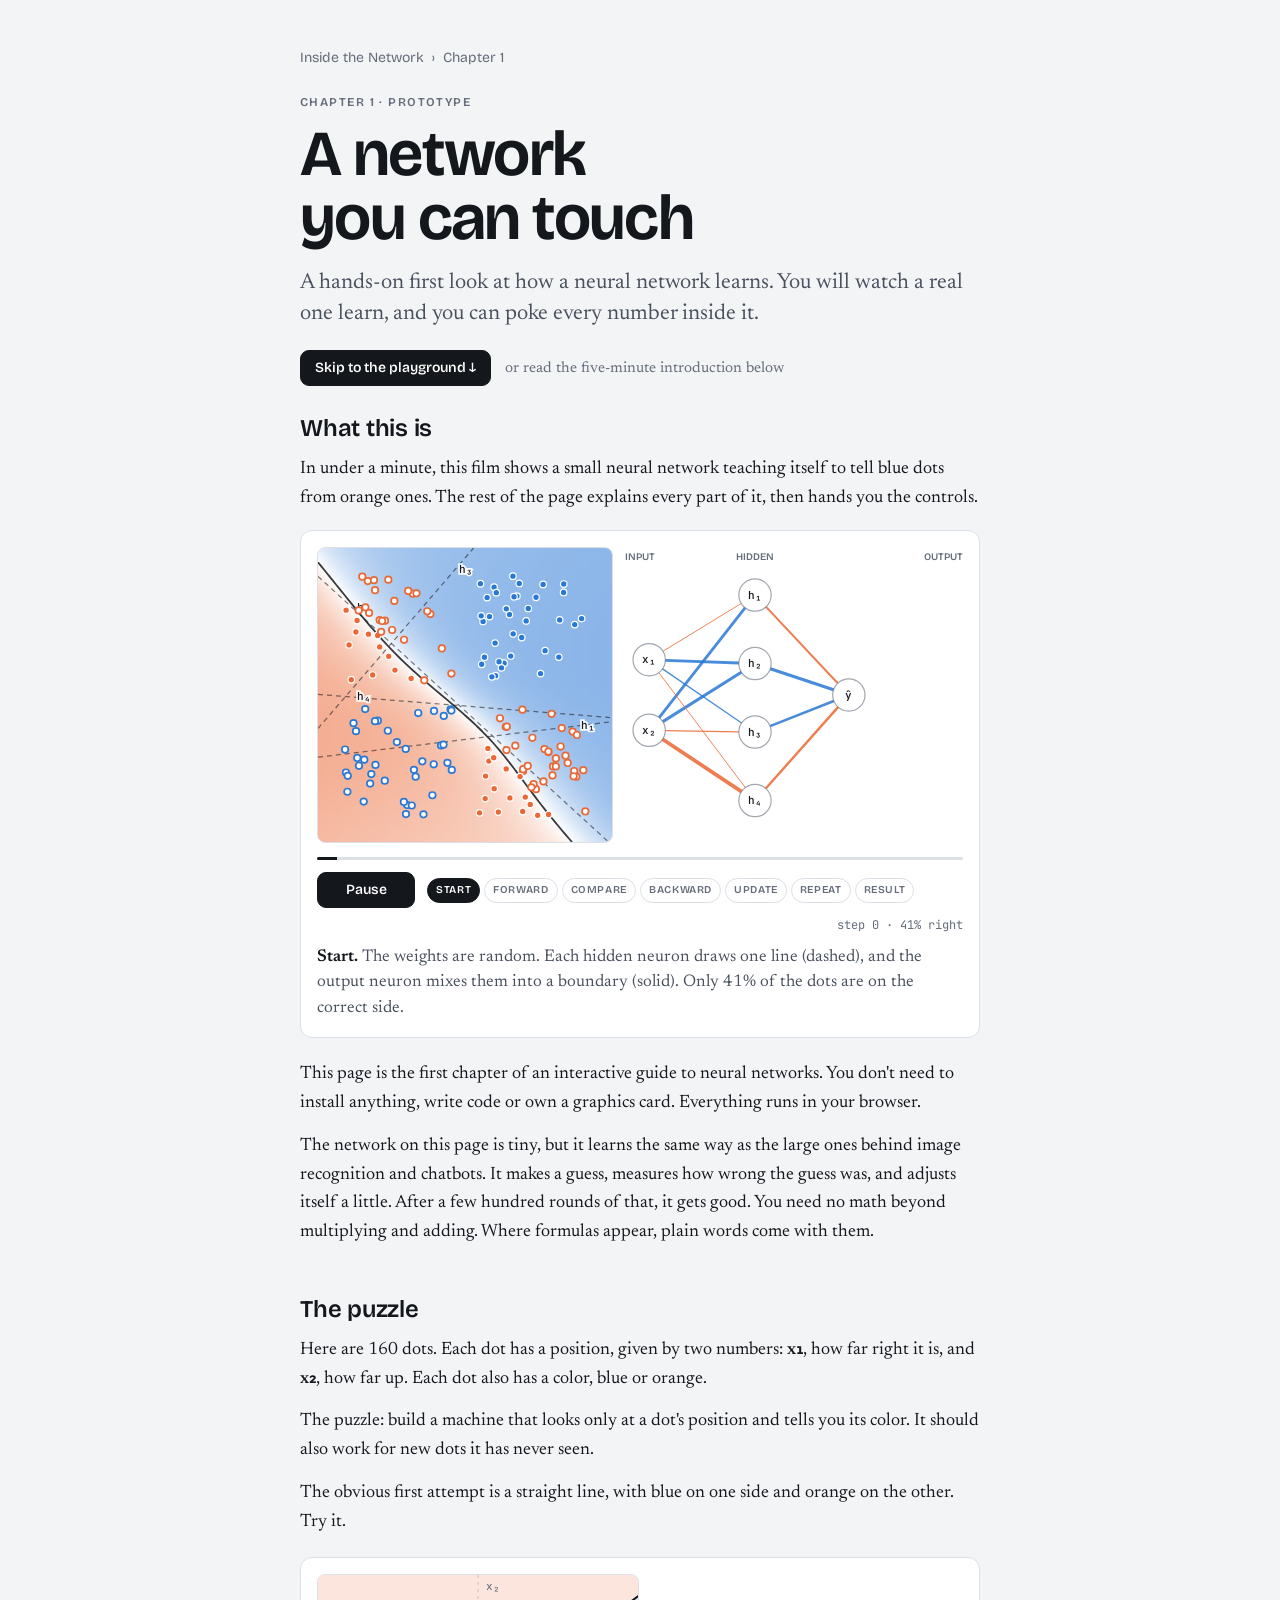
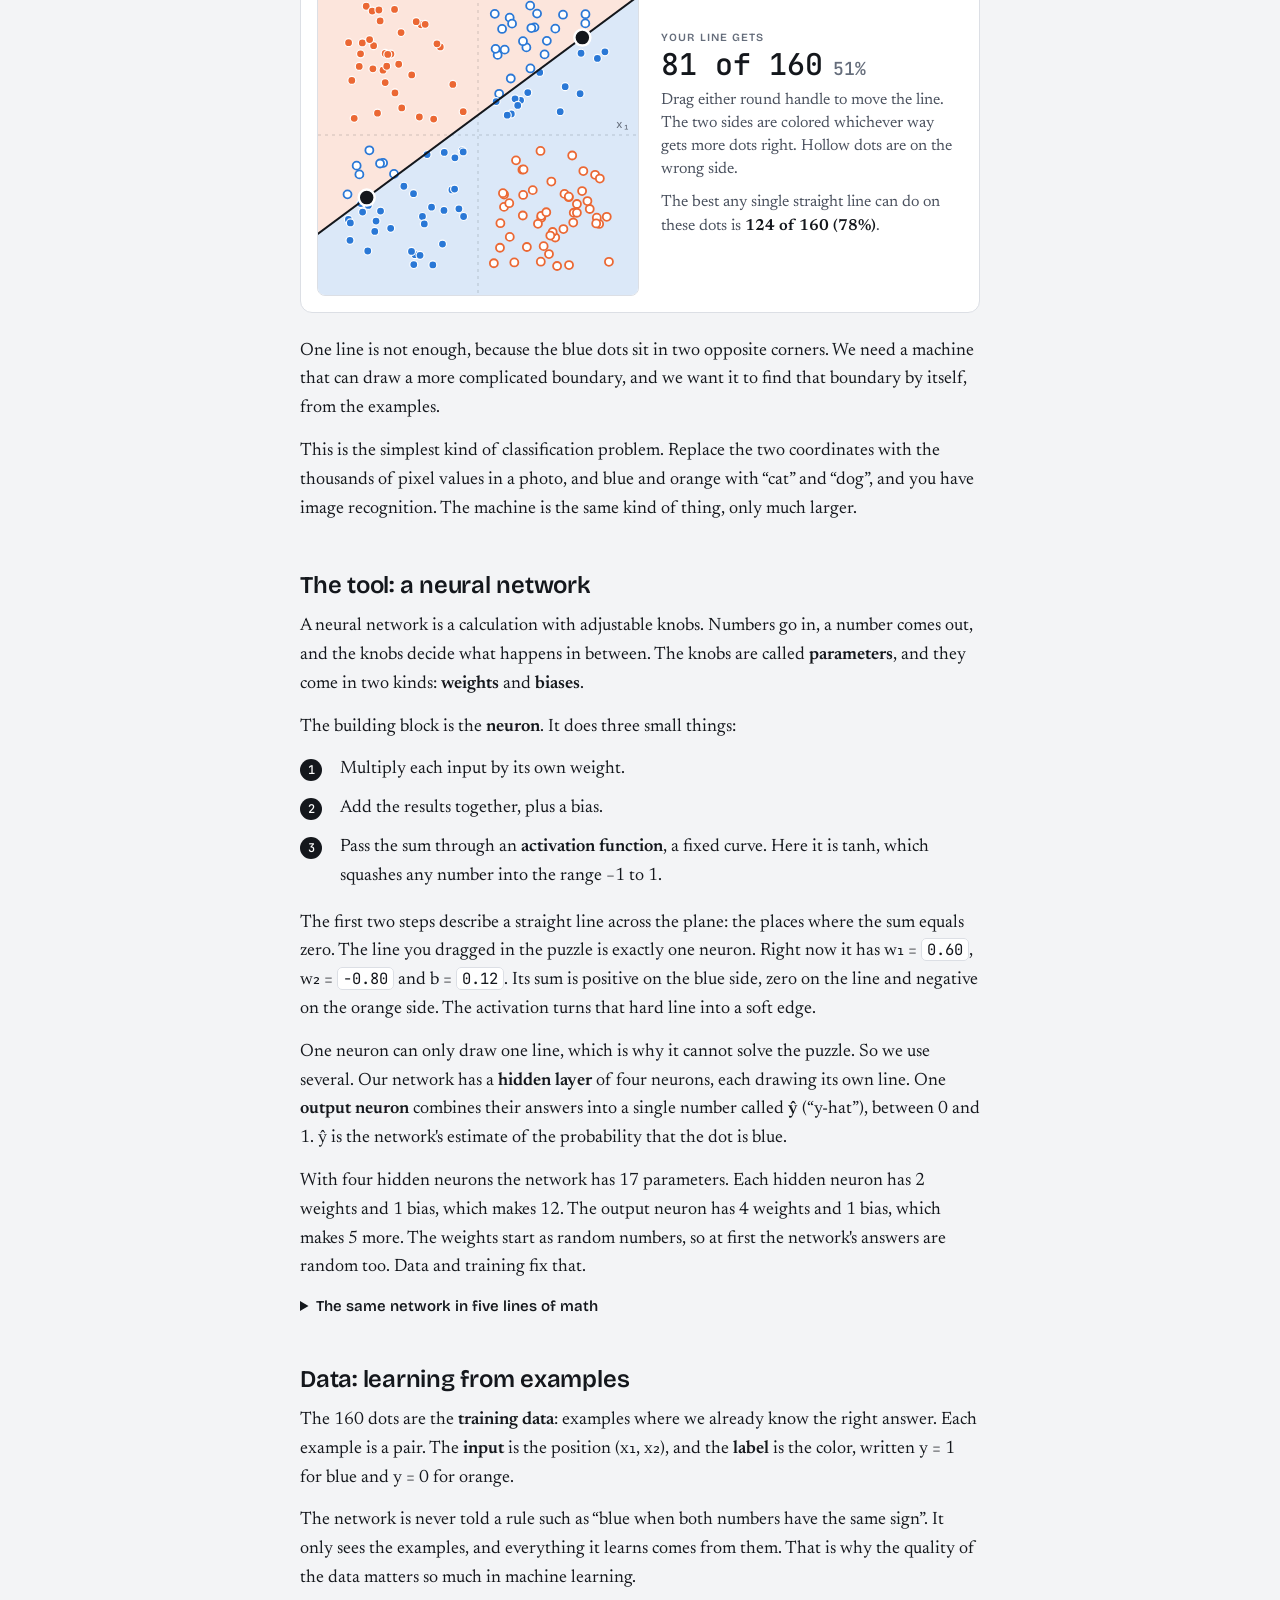
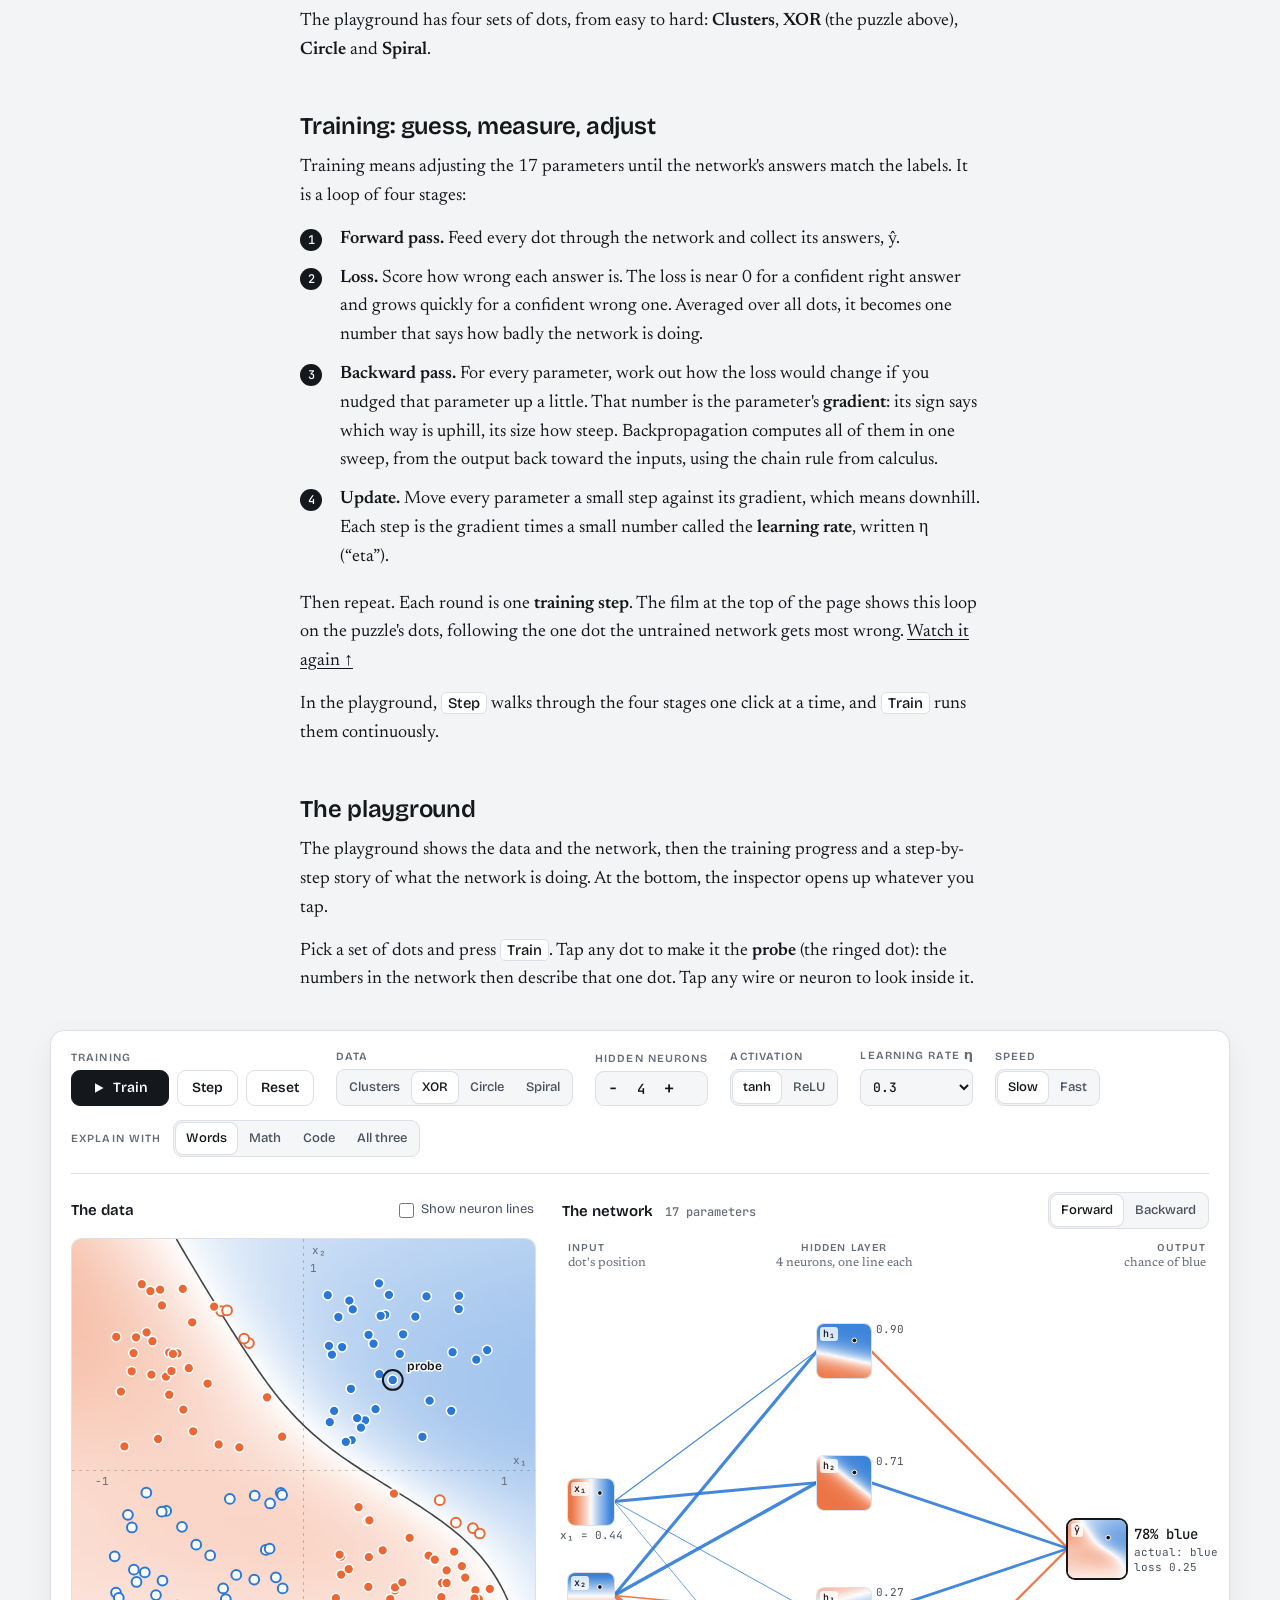
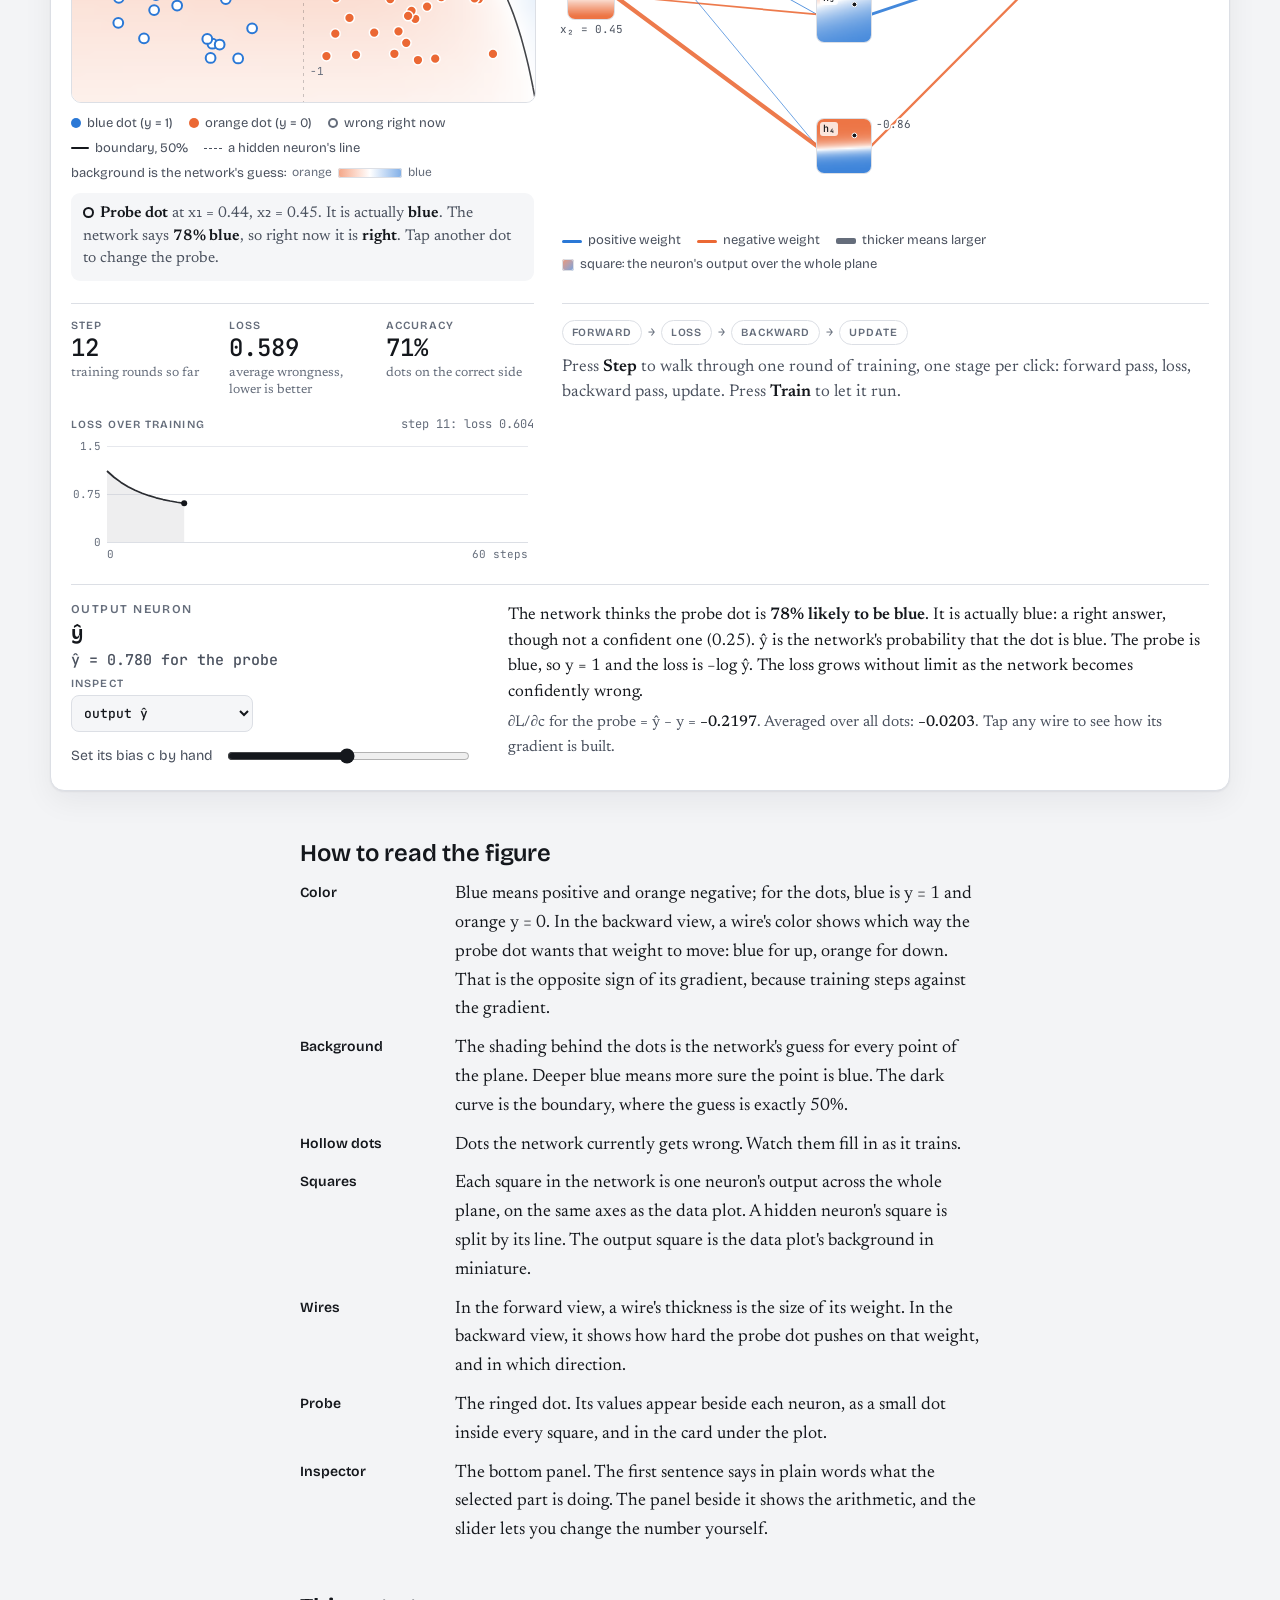
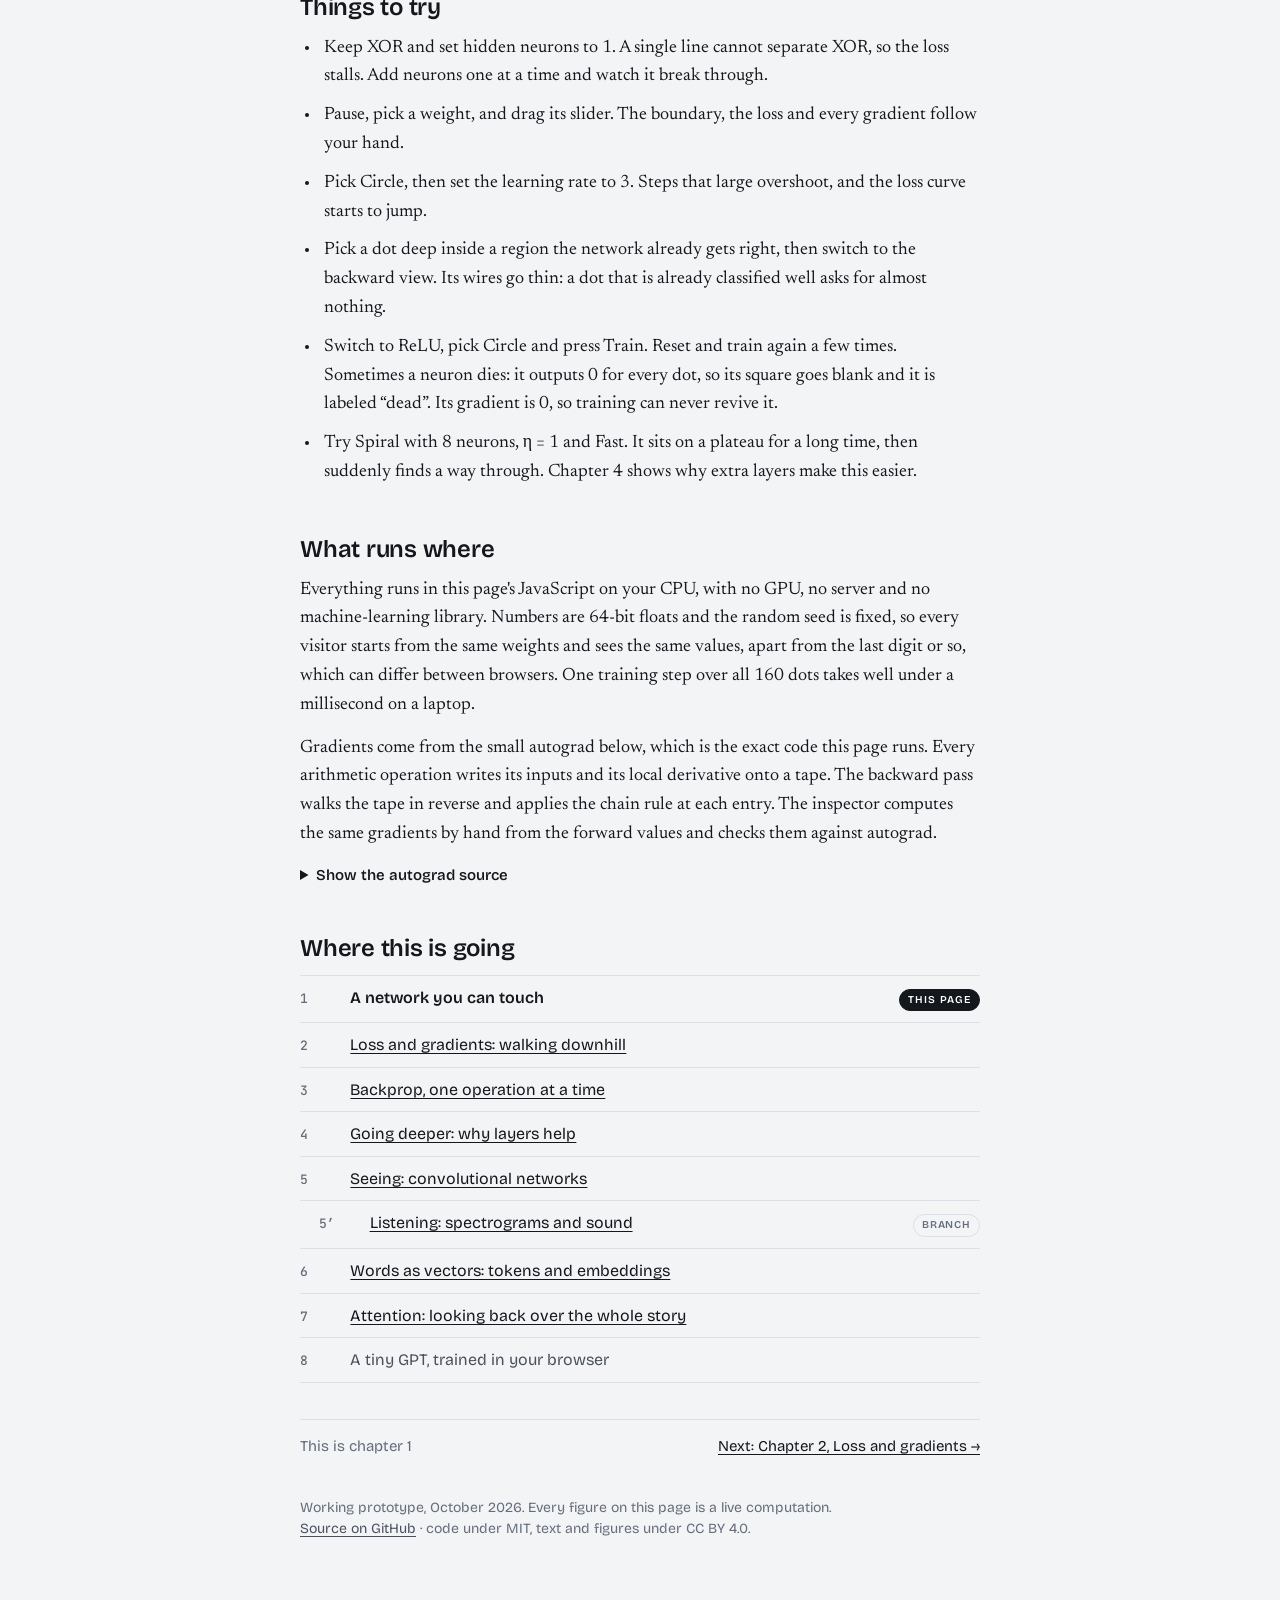
==== commit 2030d47e: "Chapter 7: Attention, looking back over the whole story A one-layer attention network (8 heads, a le" ====
--- a/index.html
+++ b/index.html
@@ -464,7 +464,7 @@
       <li><span class="n">5</span><span><a href="seeing/">Seeing: convolutional networks</a></span><span></span></li>
       <li class="branch"><span class="n">5′</span><span><a href="listening/">Listening: spectrograms and sound</a></span><span class="tag">Branch</span></li>
       <li><span class="n">6</span><span><a href="words/">Words as vectors: tokens and embeddings</a></span><span></span></li>
-      <li><span class="n">7</span><span>Attention</span><span></span></li>
+      <li><span class="n">7</span><span><a href="attention/">Attention: looking back over the whole story</a></span><span></span></li>
       <li><span class="n">8</span><span>A tiny GPT, trained in your browser</span><span></span></li>
     </ol>
     <nav class="chapnav" aria-label="Chapters"><span>This is chapter 1</span><a href="loss-and-gradients/">Next: Chapter 2, Loss and gradients →</a></nav>
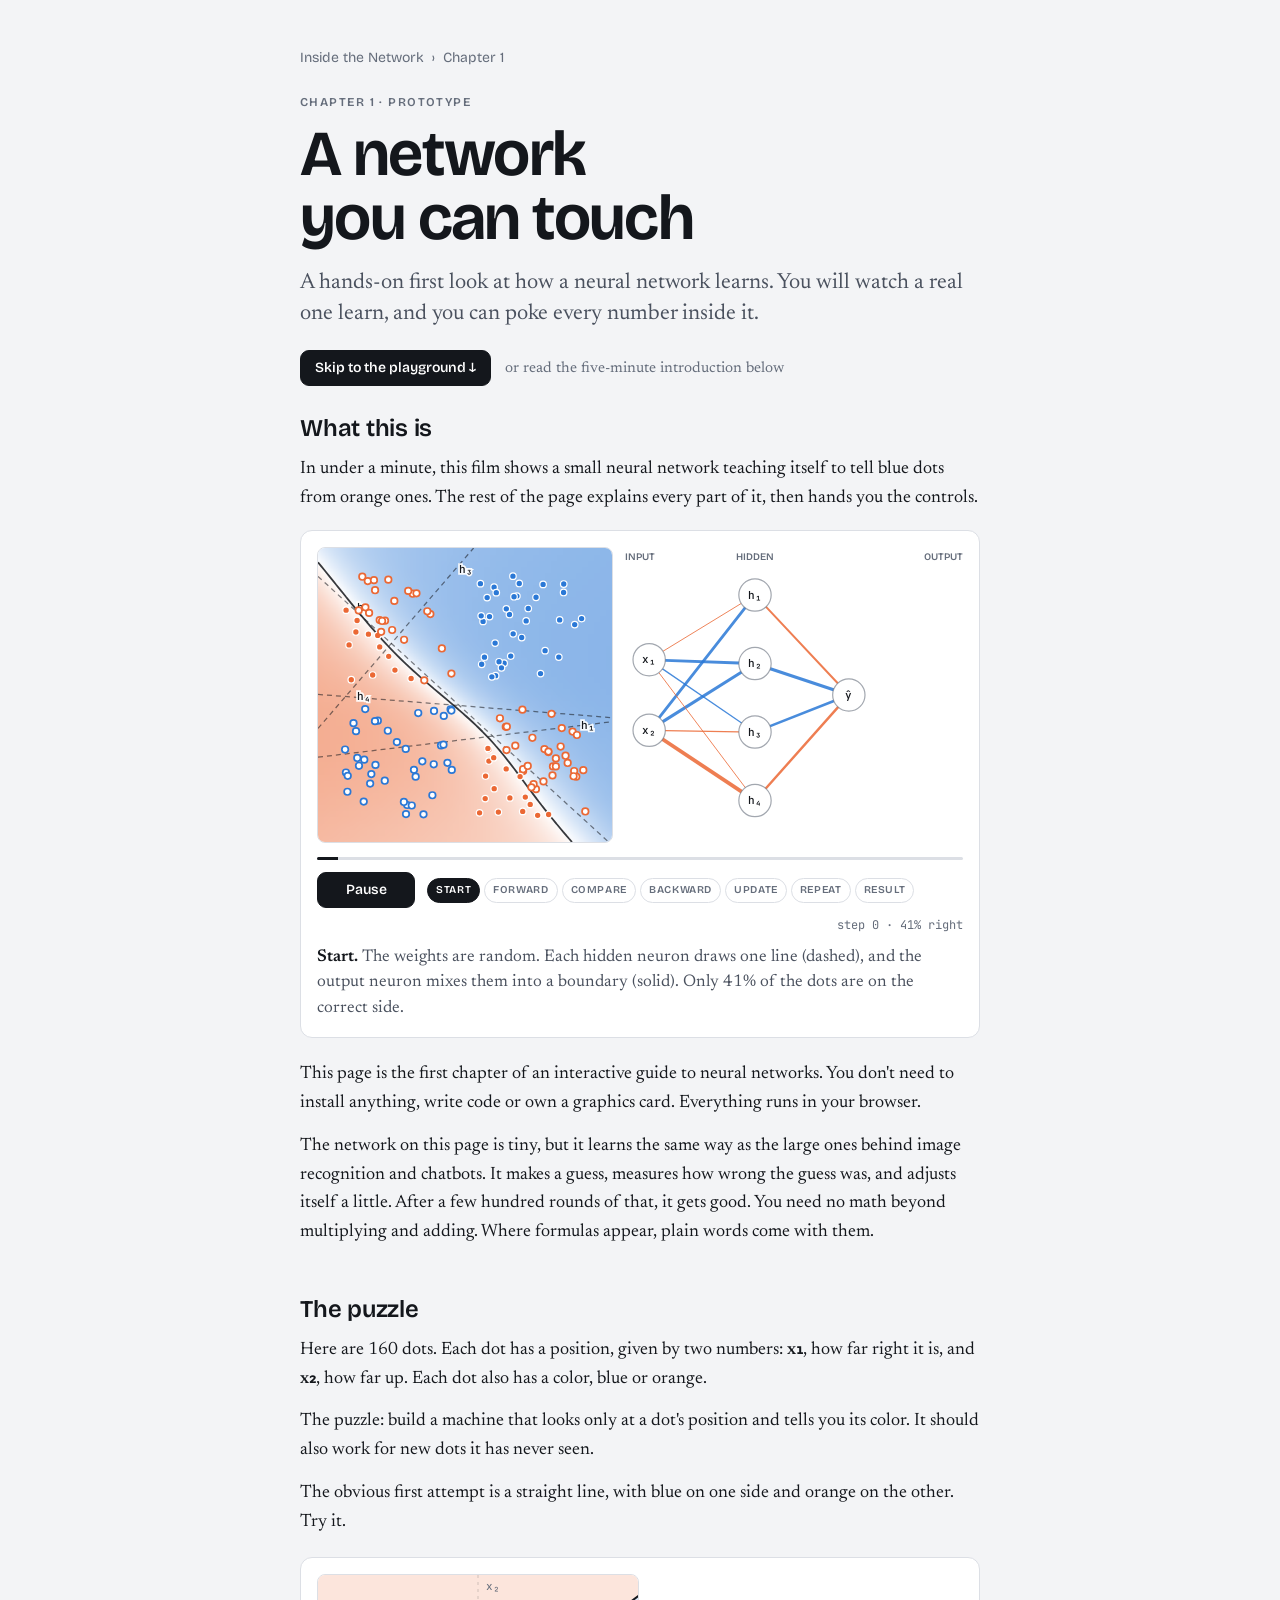
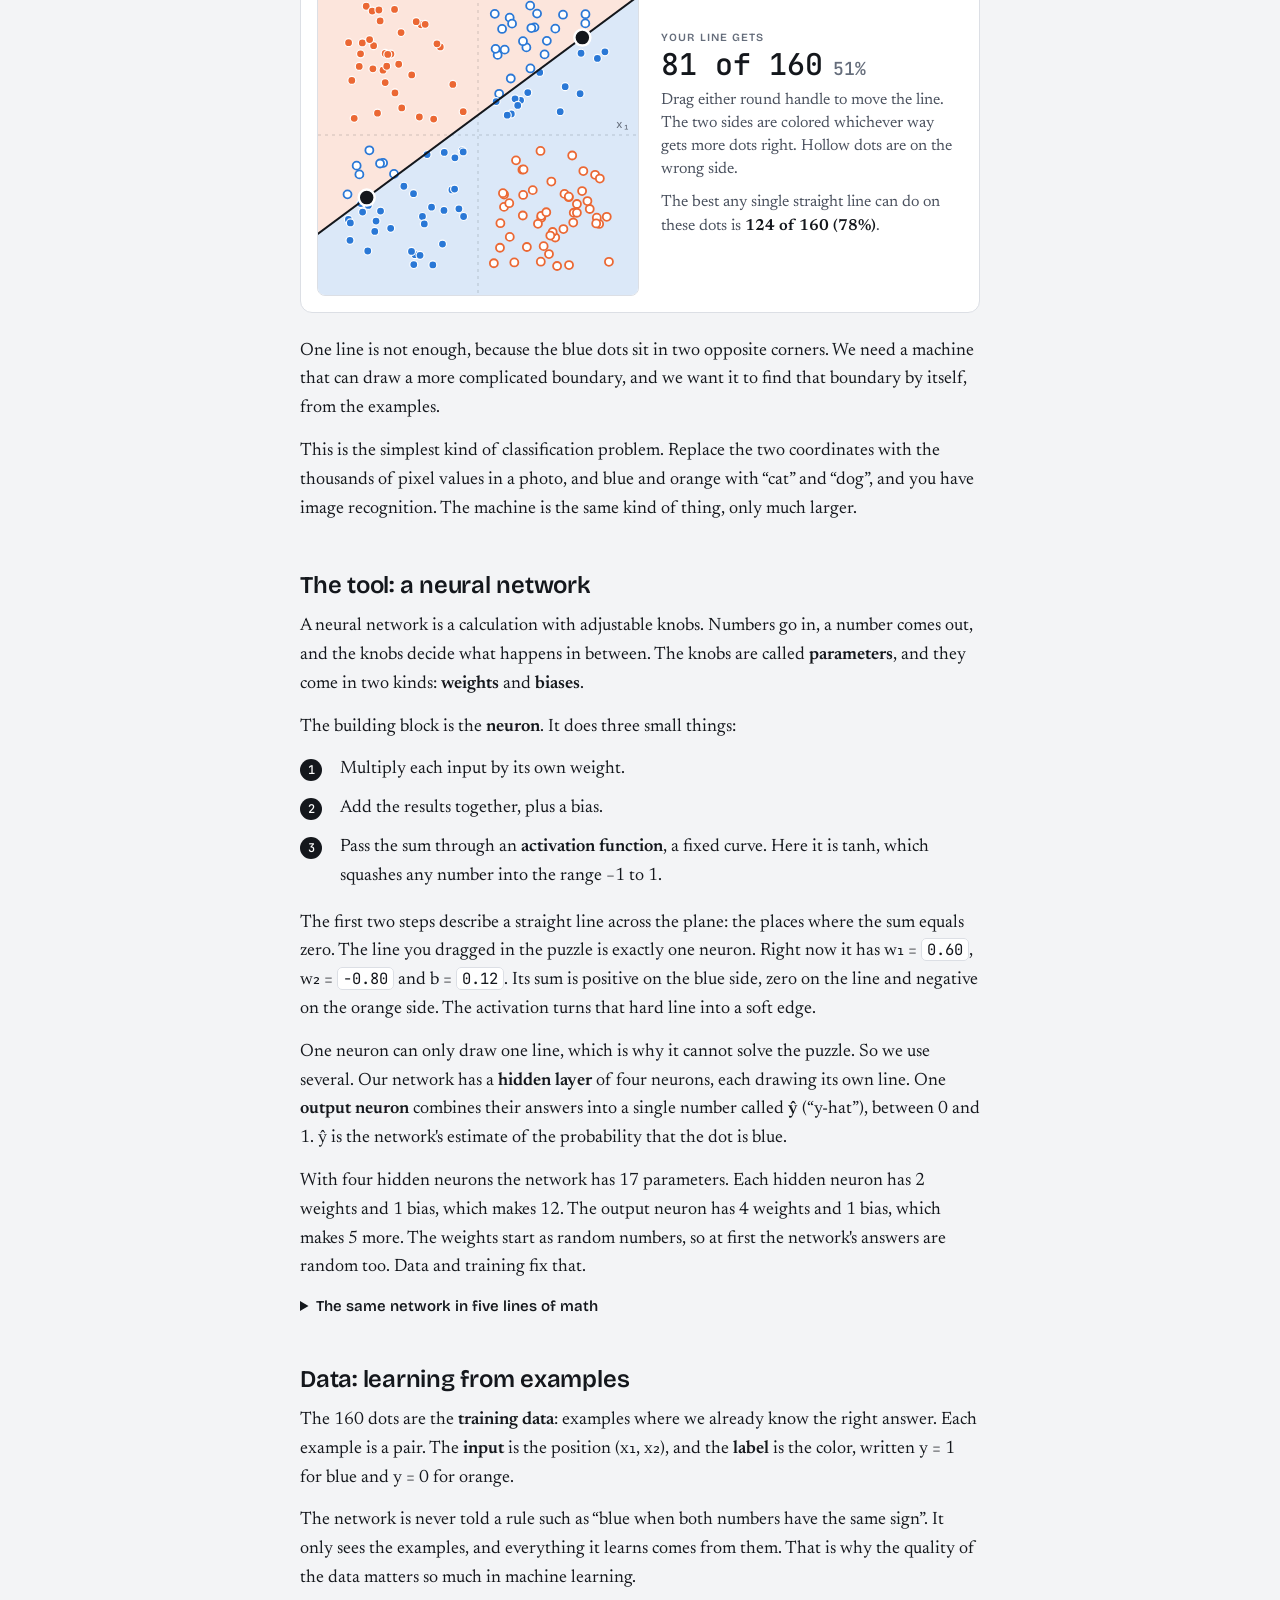
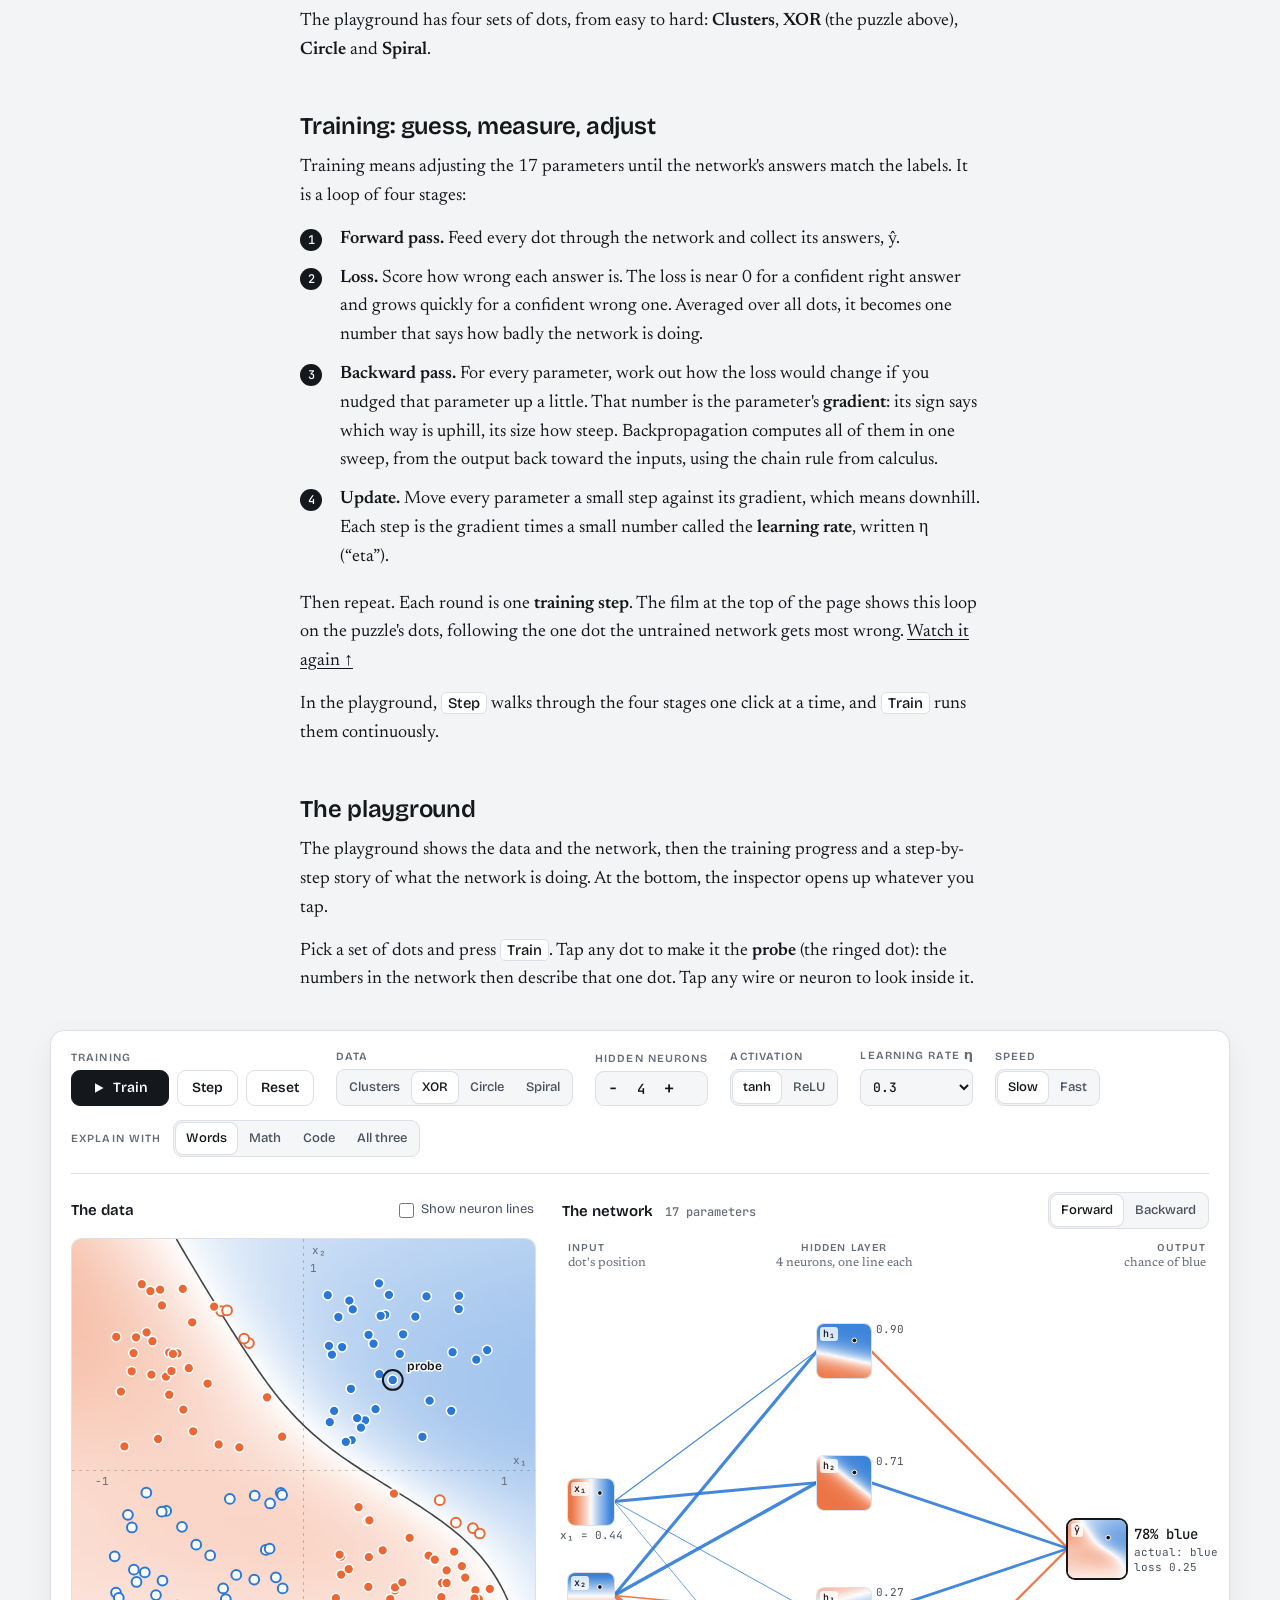
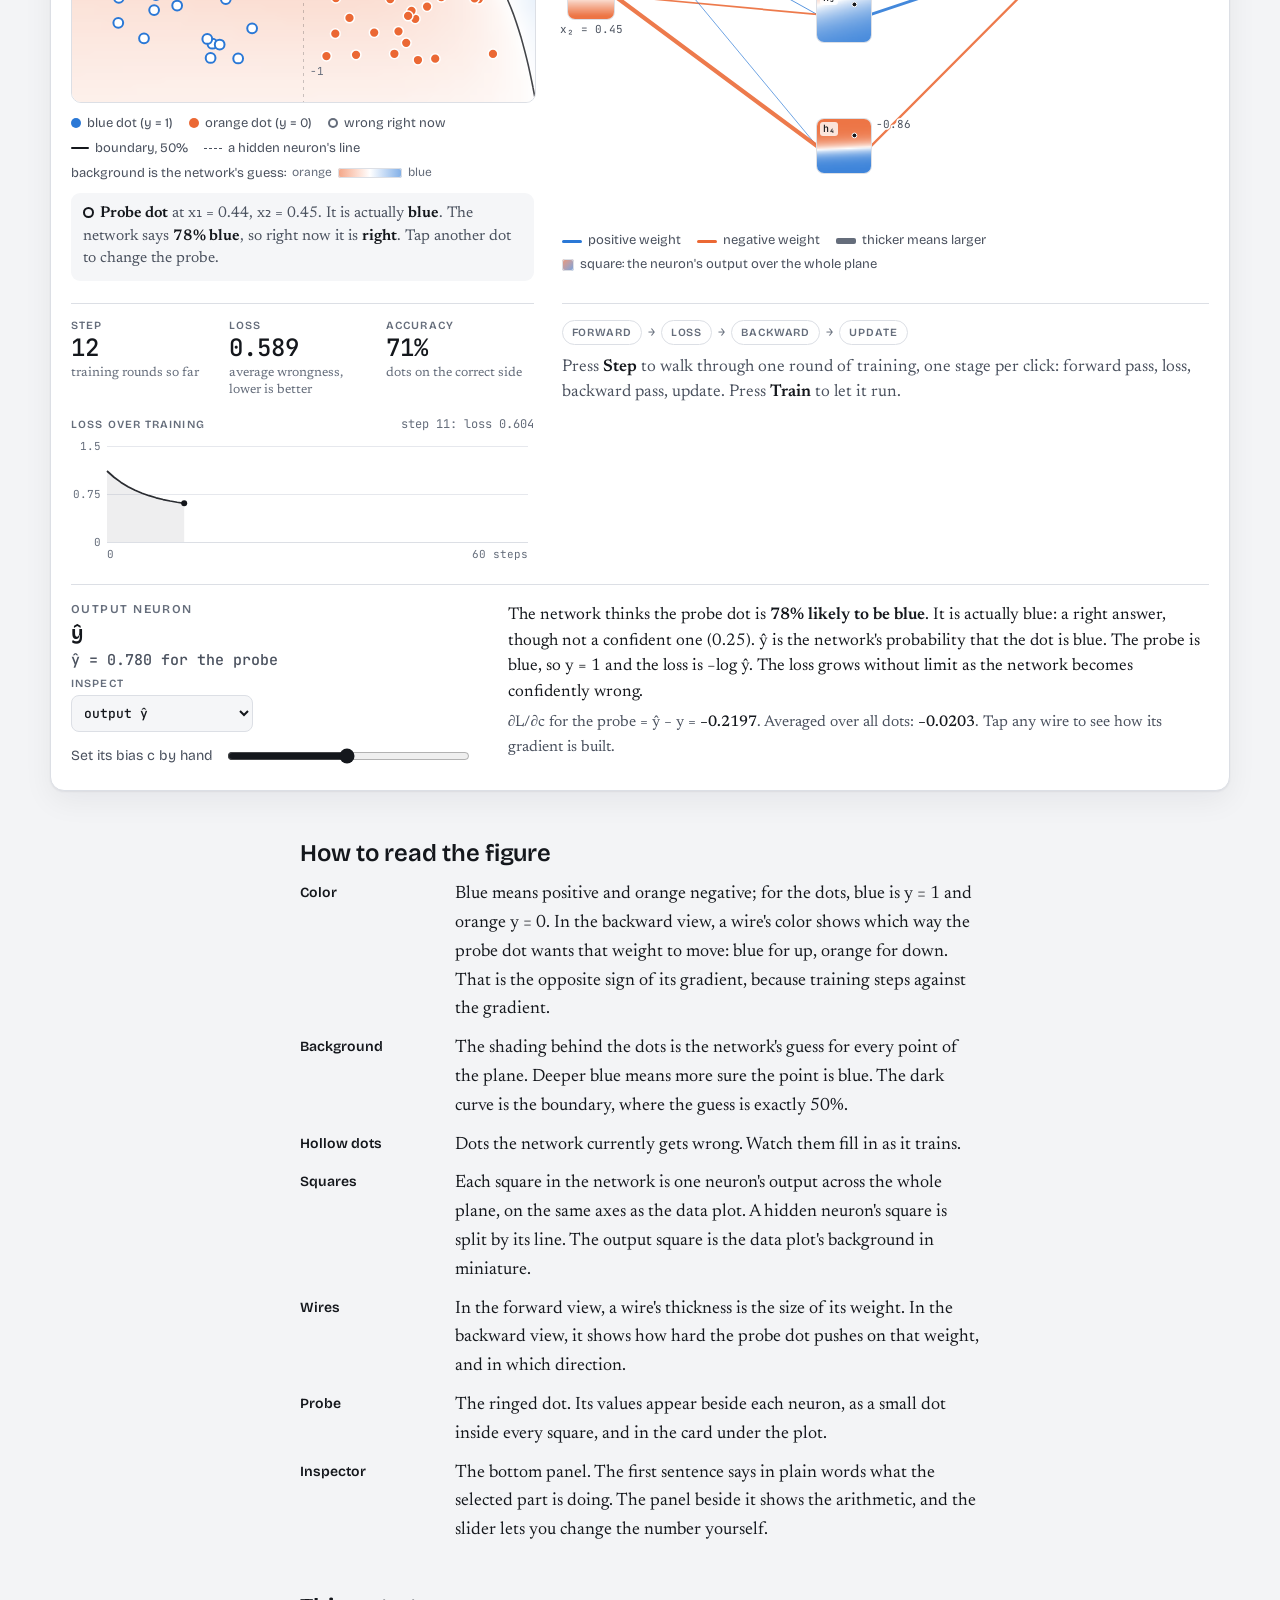
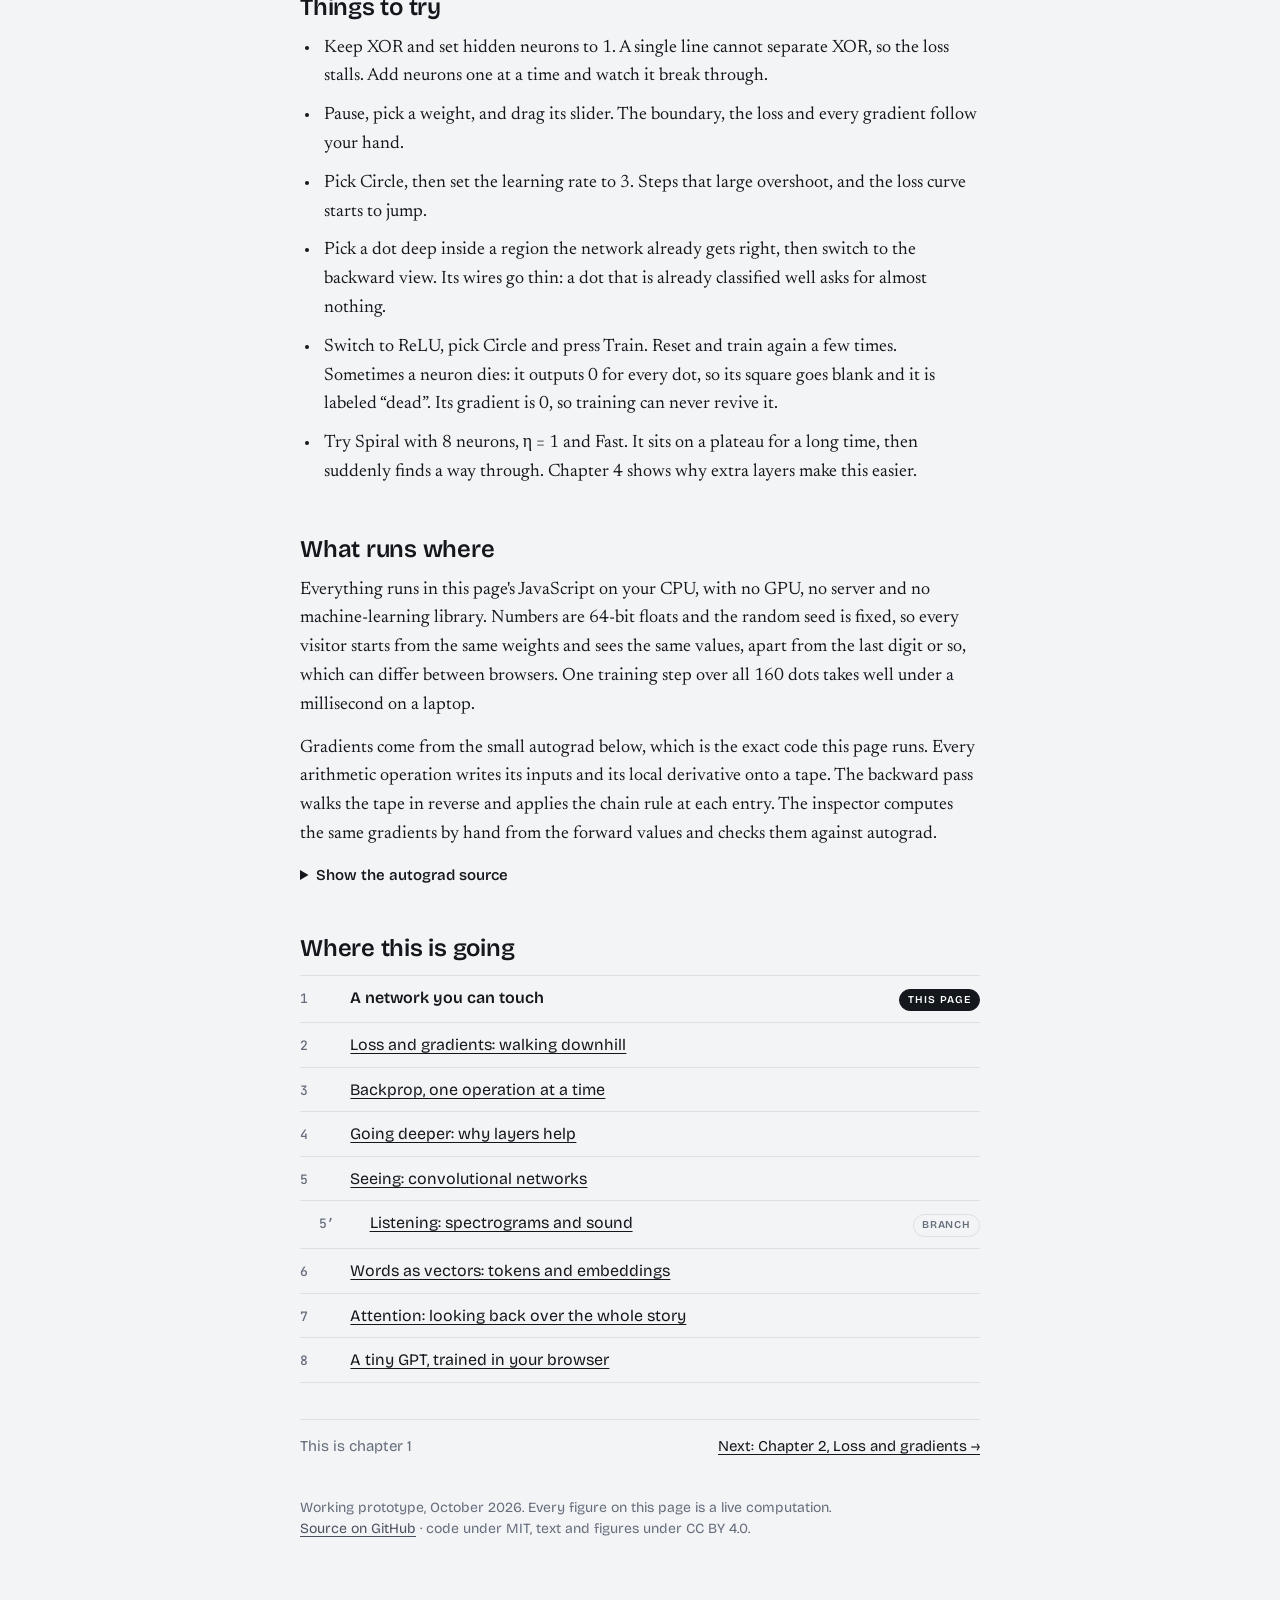
==== commit cace1964: "Chapter 8: A tiny GPT, trained in your browser A GPT of 4 pre-LN blocks (461,136 weights) that finis" ====
--- a/index.html
+++ b/index.html
@@ -465,7 +465,7 @@
       <li class="branch"><span class="n">5′</span><span><a href="listening/">Listening: spectrograms and sound</a></span><span class="tag">Branch</span></li>
       <li><span class="n">6</span><span><a href="words/">Words as vectors: tokens and embeddings</a></span><span></span></li>
       <li><span class="n">7</span><span><a href="attention/">Attention: looking back over the whole story</a></span><span></span></li>
-      <li><span class="n">8</span><span>A tiny GPT, trained in your browser</span><span></span></li>
+      <li><span class="n">8</span><span><a href="gpt/">A tiny GPT, trained in your browser</a></span><span></span></li>
     </ol>
     <nav class="chapnav" aria-label="Chapters"><span>This is chapter 1</span><a href="loss-and-gradients/">Next: Chapter 2, Loss and gradients →</a></nav>
     <p class="foot">Working prototype, October 2026. Every figure on this page is a live computation.<br><a href="https://github.com/taoyiran/inside-the-network">Source on GitHub</a> · code under MIT, text and figures under CC BY 4.0.</p>
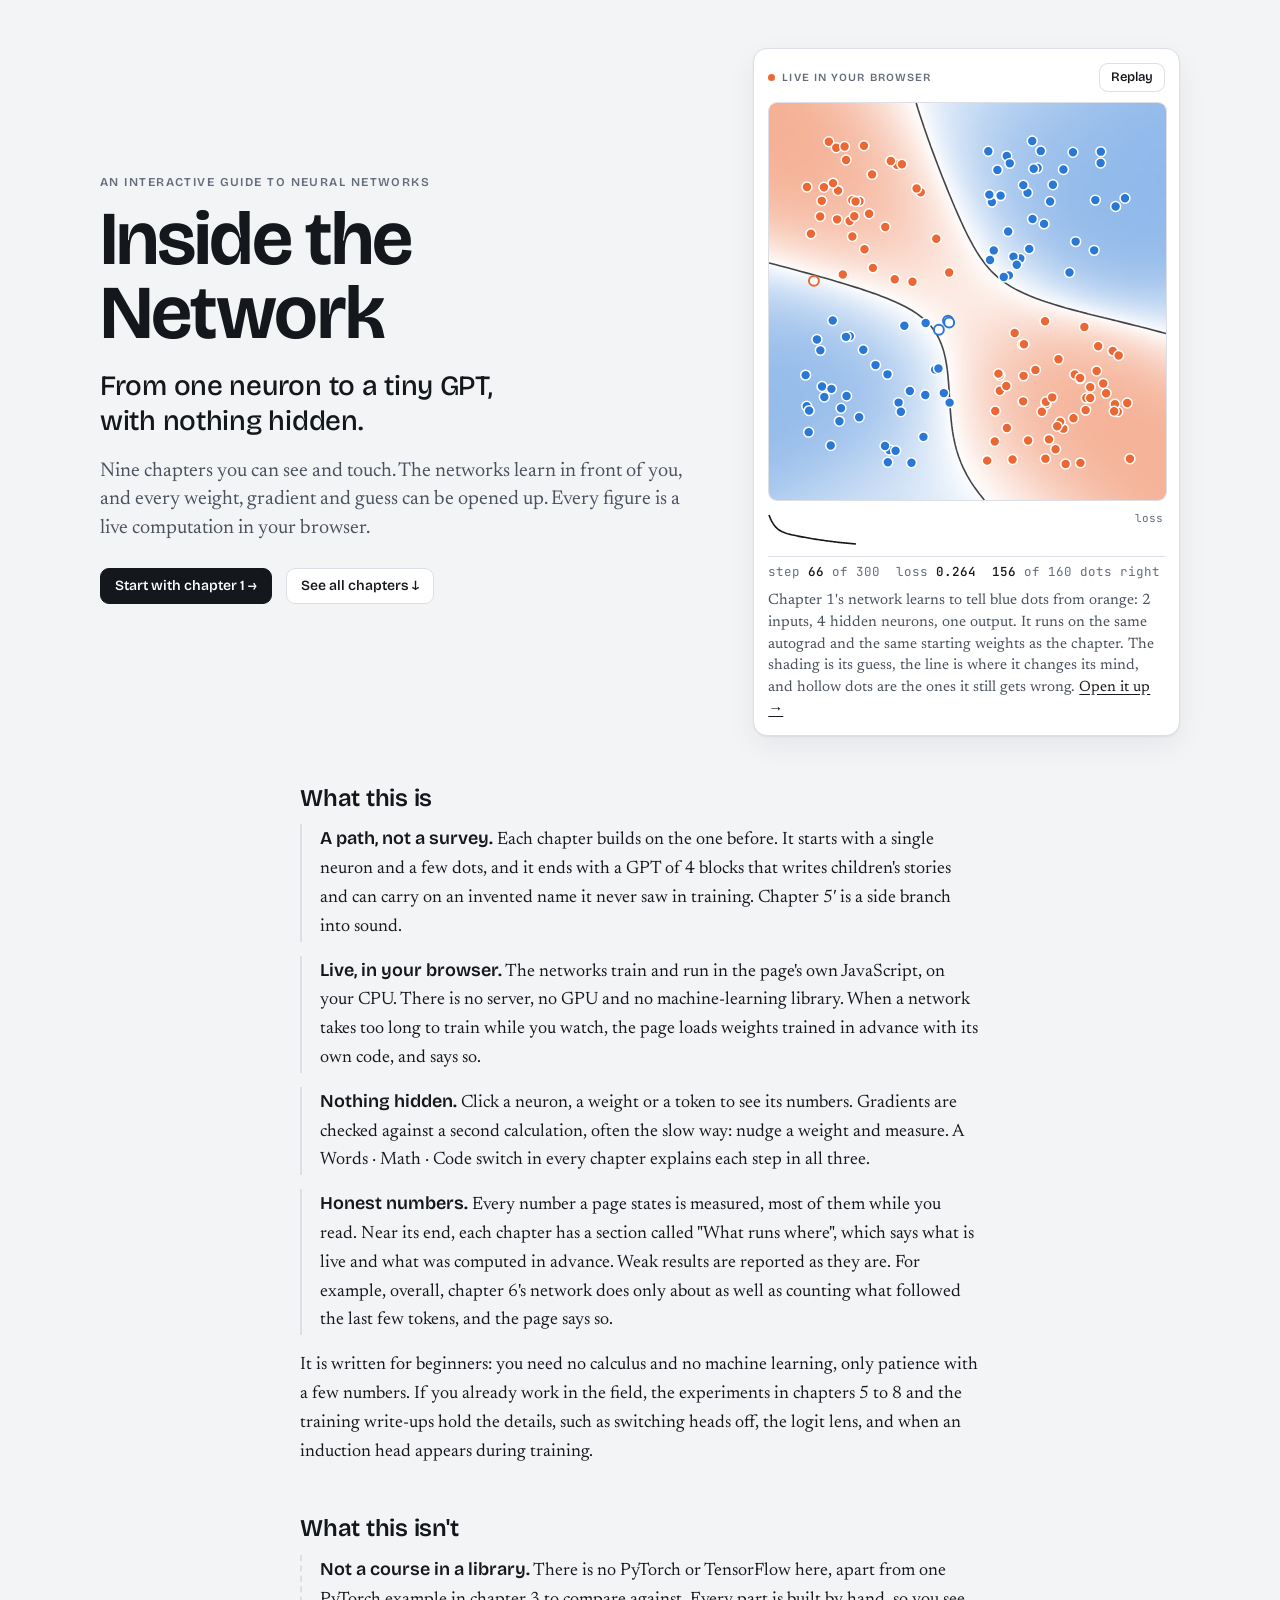
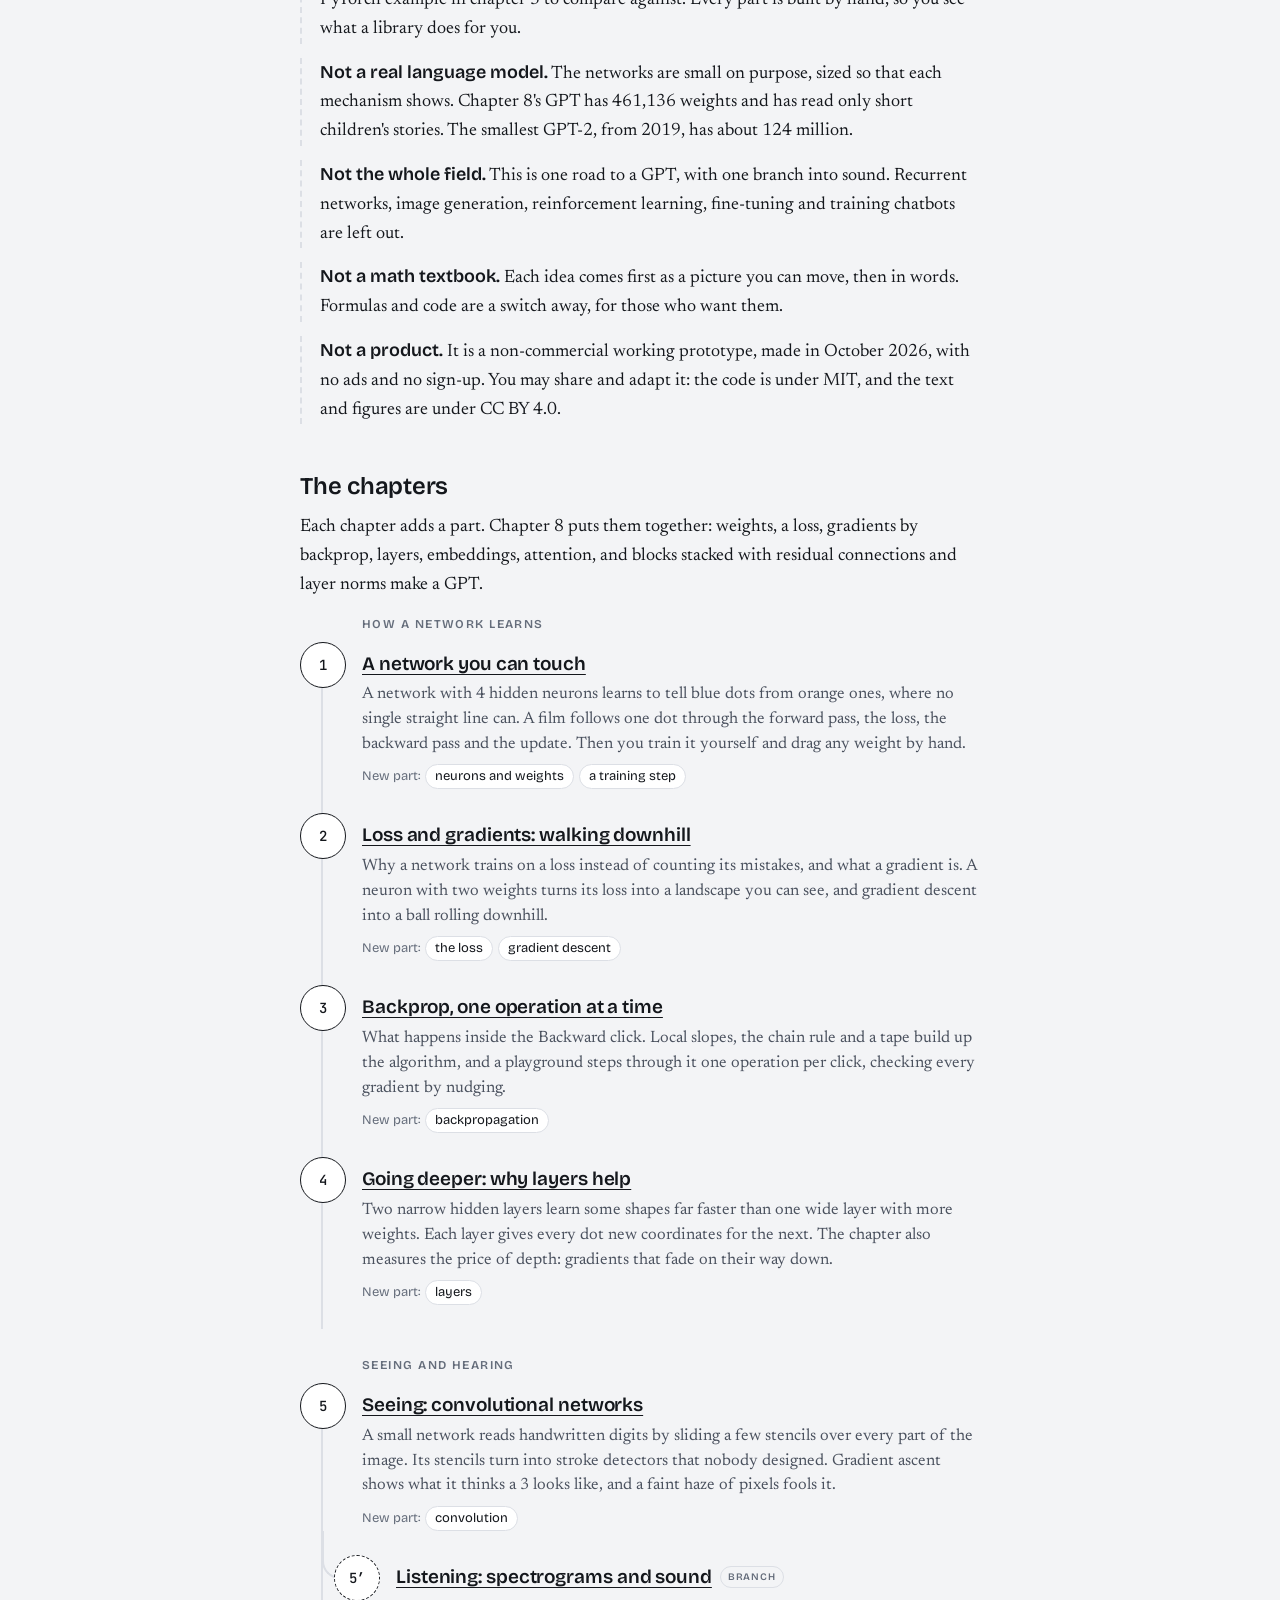
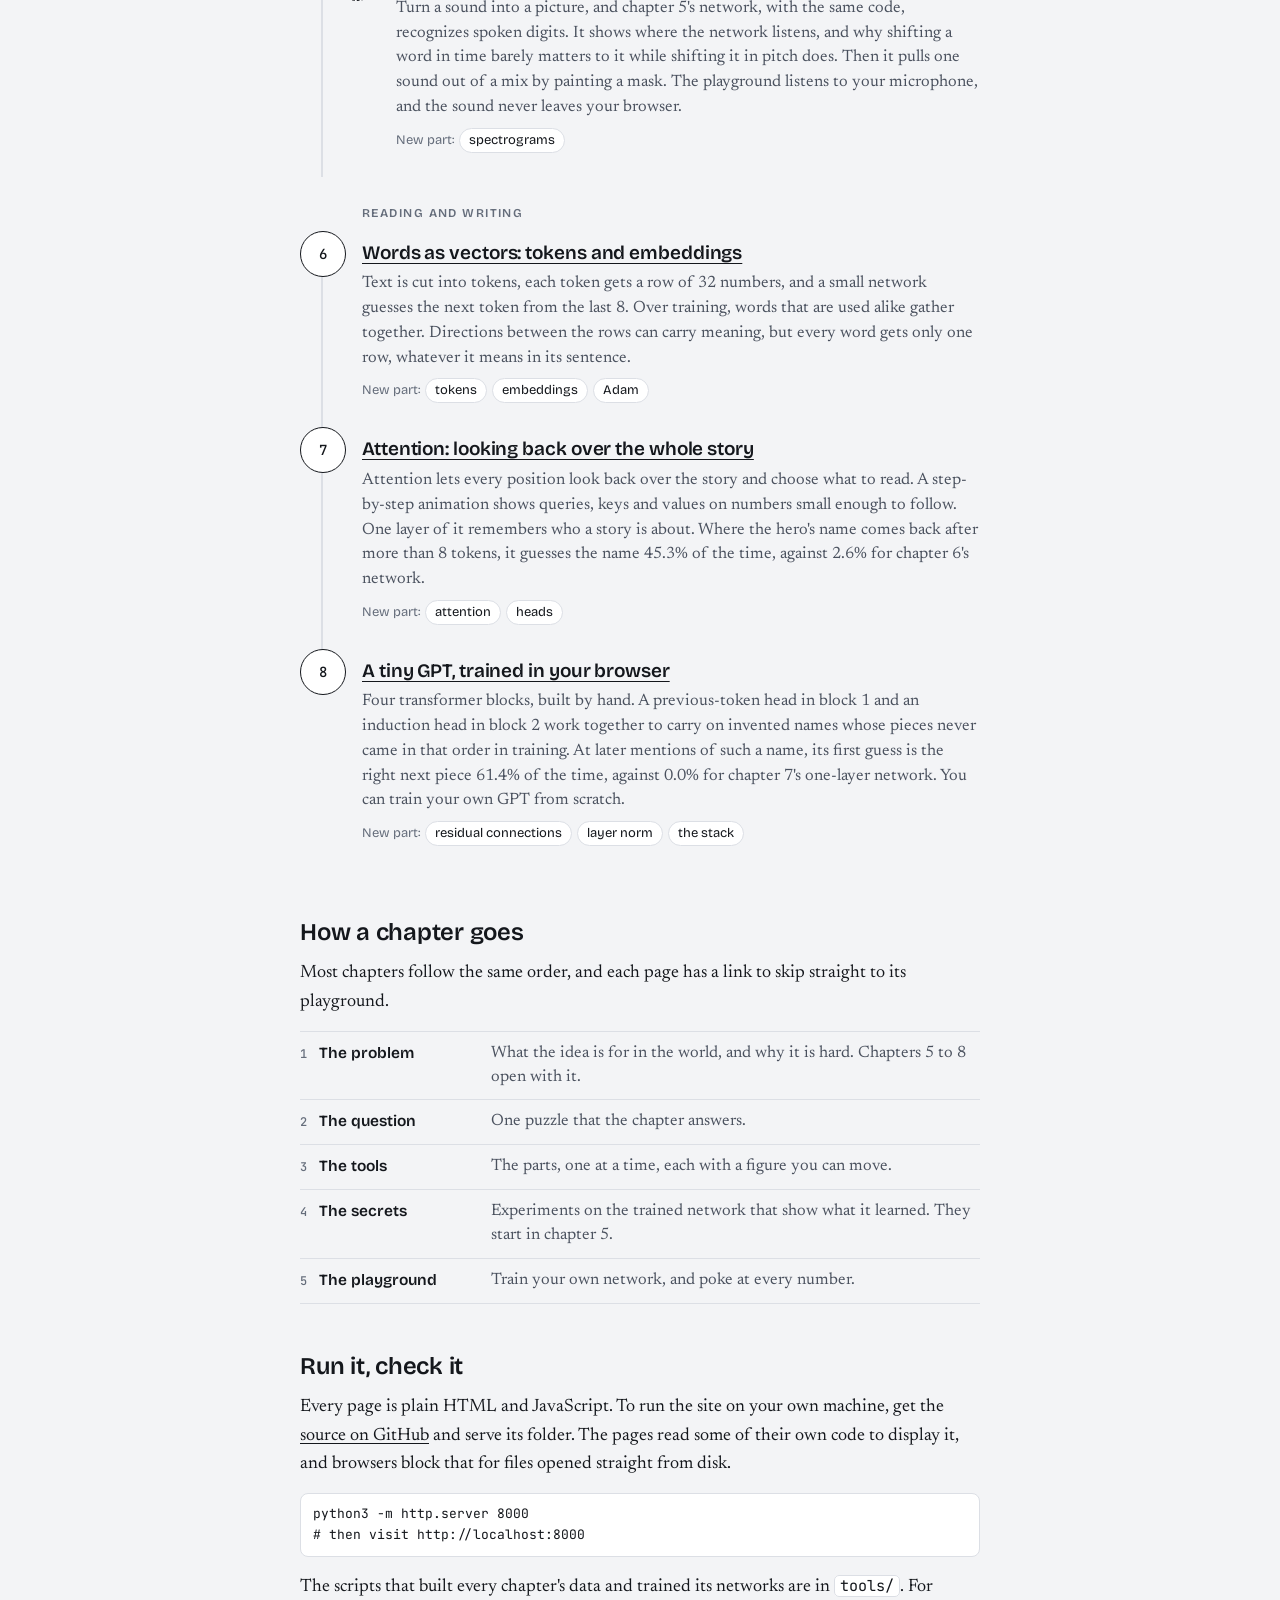
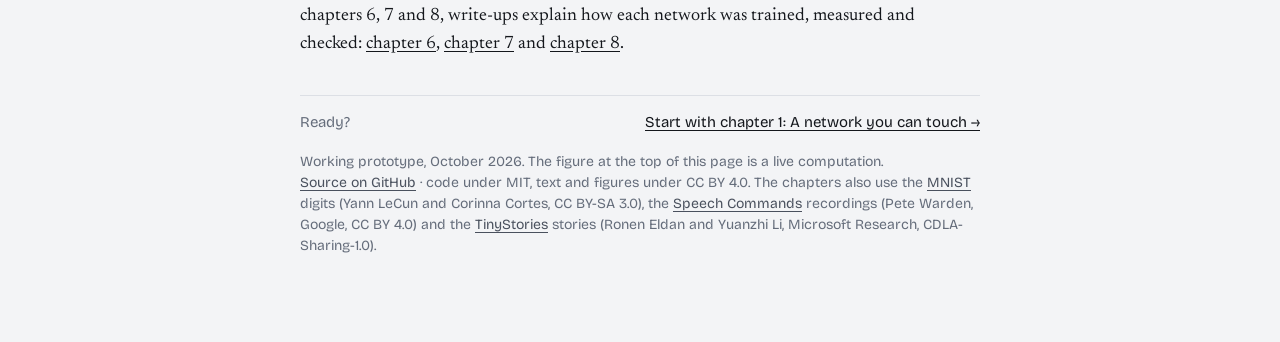
==== commit ba01dfdd: "Add a landing page; move chapter 1 to touch/ The site's root is now an overview: the slogan ("From o" ====
--- a/index.html
+++ b/index.html
@@ -3,490 +3,249 @@
 <head>
 <meta charset="utf-8">
 <meta name="viewport" content="width=device-width, initial-scale=1, viewport-fit=cover">
-<meta name="description" content="A hands-on first look at how a neural network learns. Watch a tiny network train in your browser and poke every number inside it.">
+<meta name="description" content="An interactive guide to neural networks, from one neuron to a tiny GPT, with nothing hidden. Every figure is a live computation in your browser.">
+<meta property="og:type" content="website">
+<meta property="og:title" content="Inside the Network">
+<meta property="og:description" content="From one neuron to a tiny GPT, with nothing hidden. An interactive guide to neural networks where every figure is a live computation in your browser.">
+<meta property="og:url" content="https://taoyiran.github.io/inside-the-network/">
 <style>
 :root { color-scheme: light; padding-top: env(safe-area-inset-top, 0px); padding-bottom: env(safe-area-inset-bottom, 0px); }
 body { margin: 0; font: 14px system-ui, -apple-system, "Segoe UI", sans-serif; }
-img { max-width: 100%; }
 [hidden] { display: none !important; }
 </style>
-<title>A Network You Can Touch</title>
+<title>Inside the Network</title>
 <link rel="icon" href="data:image/svg+xml,%3Csvg xmlns='http://www.w3.org/2000/svg' viewBox='0 0 32 32'%3E%3Ccircle cx='8' cy='16' r='4' fill='%232a78d6'/%3E%3Ccircle cx='24' cy='9' r='4' fill='%23eb6834'/%3E%3Ccircle cx='24' cy='23' r='4' fill='%232a78d6'/%3E%3Cpath d='M11 15 21 10M11 17l10 5' stroke='%2314171c' stroke-width='2'/%3E%3C/svg%3E">
 <link rel="preconnect" href="https://fonts.googleapis.com">
 <link rel="preconnect" href="https://fonts.gstatic.com" crossorigin>
 <link rel="stylesheet" href="https://fonts.googleapis.com/css2?family=Bricolage+Grotesque:opsz,wght@12..96,400..700&family=JetBrains+Mono:wght@400;500&family=Newsreader:ital,opsz,wght@0,6..72,400..600;1,6..72,400&display=swap">
 <link rel="stylesheet" href="assets/site.css">
 <style>
-html { -webkit-text-size-adjust: 100%; }
-.page { padding-block: 48px 72px; padding-inline: 20px; }
-@media (max-width: 520px) { .page { padding-inline: 16px; padding-block: 32px 56px; } body { font-size: 17px; } }
-h1 { font-family: var(--font-display); font-weight: 650; font-size: clamp(40px, 6.4vw, 64px); line-height: 1; letter-spacing: -0.025em; margin: 14px 0 18px; text-wrap: balance; }
-.dek { font-size: 22px; line-height: 1.42; color: var(--ink-2); margin: 0 0 28px; text-wrap: pretty; }
-/* the five-line definition */
-.eqs { margin: 22px 0 24px; border-top: 1px solid var(--rule); overflow-x: auto; }
-.eqs-title { font: 600 12px/1 var(--font-display); letter-spacing: 0.1em; text-transform: uppercase; color: var(--ink-3); padding: 14px 0 6px; }
-.eq-row { display: grid; grid-template-columns: minmax(15.5em, auto) 1fr; gap: 4px 20px; padding: 7px 0; border-bottom: 1px solid var(--rule); align-items: baseline; }
-.eq-row code { font: 14.5px/1.5 var(--font-mono); color: var(--ink); white-space: nowrap; }
-@media (max-width: 600px) { .eq-row { grid-template-columns: minmax(0, 1fr); } }
-.btn { font: 560 14px/1 var(--font-display); padding: 10px 14px; border-radius: 9px; border: 1px solid var(--rule); background: var(--sheet); color: var(--ink); cursor: pointer; display: inline-flex; align-items: center; gap: 8px; }
-.btn.primary { background: var(--ink); border-color: var(--ink); color: var(--sheet); min-width: 98px; justify-content: center; }
-.btn svg { width: 12px; height: 12px; fill: currentColor; }
-.seg { display: inline-flex; background: var(--well); border: 1px solid var(--rule); border-radius: 9px; padding: 2px; gap: 2px; }
-.stepper { display: inline-flex; align-items: center; border: 1px solid var(--rule); border-radius: 9px; background: var(--well); }
-.stepper button { width: 34px; height: 33px; border: 0; background: transparent; color: var(--ink); font: 500 17px/1 var(--font-mono); cursor: pointer; border-radius: 8px; }
-.stepper button:disabled { color: var(--ink-3); opacity: 0.45; cursor: default; }
-.stepper output { min-width: 22px; text-align: center; font: 500 14px/1 var(--font-mono); }
-select { font: 500 13px/1.2 var(--font-mono); padding: 8px 8px; border-radius: 8px; border: 1px solid var(--rule); background: var(--well); color: var(--ink); max-width: 100%; }
-.btn:focus-visible, .seg button:focus-visible, .stepper button:focus-visible, select:focus-visible, input:focus-visible, summary:focus-visible { outline: 2px solid var(--ink); outline-offset: 2px; }
-.fig-grid { display: grid; grid-template-columns: minmax(0, 5fr) minmax(0, 7fr); gap: 28px; padding-top: 18px; }
-@media (max-width: 899px) { .fig-grid { grid-template-columns: minmax(0, 1fr); gap: 22px; } }
-.pane-head { display: flex; flex-wrap: wrap; align-items: center; justify-content: space-between; gap: 8px 14px; margin-bottom: 10px; min-height: 36px; }
-.pane-title { font: 600 15px/1.2 var(--font-display); color: var(--ink); }
-.legend { display: flex; gap: 14px; font: 13px/1 var(--font-display); color: var(--ink-2); }
-.sw { display: inline-block; width: 10px; height: 10px; border-radius: 50%; background: var(--pos); margin-right: 6px; vertical-align: -1px; }
-.sw.neg { background: var(--neg); }
-#plot { display: block; width: 100%; max-width: 100%; aspect-ratio: 1; border-radius: 10px; border: 1px solid var(--rule); cursor: crosshair; touch-action: manipulation; }
-.readouts { display: flex; flex-wrap: wrap; gap: 6px 18px; font: 13px/1.3 var(--font-mono); color: var(--ink-3); margin: 12px 0 6px; font-variant-numeric: tabular-nums; }
-.readouts b { color: var(--ink); font-weight: 500; }
-#loss { display: block; width: 100%; height: 88px; cursor: default; }
-.net { position: relative; width: 100%; height: 380px; }
-.net svg { position: absolute; left: 0; top: 0; overflow: visible; }
-.edge { fill: none; stroke: var(--pos); stroke-linecap: round; opacity: 0.88; }
-.edge.neg { stroke: var(--neg); }
-.halo { fill: none; stroke: var(--ink); opacity: 0.18; stroke-linecap: round; pointer-events: none; }
-.hit { fill: none; stroke: transparent; stroke-width: 16; cursor: pointer; pointer-events: stroke; }
-.pulse { fill: var(--ink); stroke: var(--sheet); stroke-width: 1.5; pointer-events: none; }
-.vlab { font-family: var(--font-mono); font-size: 11px; fill: var(--ink-2); paint-order: stroke; stroke: var(--sheet); stroke-width: 3.5px; stroke-linejoin: round; pointer-events: none; }
-.vlab.strong { fill: var(--ink); font-weight: 500; }
-.vlab.big { fill: var(--ink); font-weight: 500; font-size: 14px; }
-.colsub { font-family: var(--font-body); font-size: 12.5px; fill: var(--ink-3); pointer-events: none; }
-.collab { font-family: var(--font-display); font-size: 10.5px; font-weight: 600; letter-spacing: 0.1em; fill: var(--ink-3); pointer-events: none; }
-.node { position: absolute; padding: 0; border: 0; border-radius: 7px; overflow: hidden; background: var(--sheet); box-shadow: 0 0 0 1px var(--rule); cursor: pointer; }
-.node canvas { display: block; width: 100%; height: 100%; }
-.node .nname { position: absolute; left: 3px; top: 3px; font: 500 10px/1 var(--font-mono); color: var(--ink); background: color-mix(in srgb, var(--sheet) 80%, transparent); padding: 2px 3px; border-radius: 3px; pointer-events: none; }
-.node.sel { box-shadow: 0 0 0 2px var(--ink); }
-.node.dead { box-shadow: 0 0 0 1px var(--ink-3); }
-.node.dead.sel { box-shadow: 0 0 0 2px var(--ink); }
-.node:focus-visible { outline: 2px solid var(--ink); outline-offset: 3px; }
-.node.ping { animation: ping 0.9s ease-out infinite; }
-@keyframes ping { 0% { box-shadow: 0 0 0 2px var(--ink); } 100% { box-shadow: 0 0 0 12px transparent; } }
-.net-legend { font: 14px/1.45 var(--font-body); color: var(--ink-3); margin: 8px 0 0; }
-.story { margin-top: 14px; padding-top: 14px; border-top: 1px solid var(--rule); }
-.phases { display: flex; gap: 6px; flex-wrap: wrap; align-items: center; }
-.phase { font: 600 11px/1 var(--font-display); letter-spacing: 0.08em; text-transform: uppercase; color: var(--ink-3); padding: 6px 9px; border-radius: 99px; border: 1px solid var(--rule); }
-.phase.on { color: var(--sheet); background: var(--ink); border-color: var(--ink); }
-.arrow { color: var(--ink-3); font: 12px var(--font-mono); }
-.narr { font: 17px/1.5 var(--font-body); color: var(--ink-2); min-height: 4.5em; margin: 10px 0 0; }
-.narr b { color: var(--ink); }
-.narr p { margin: 0; }
-.narr .rep.words p { font-size: 17px; }
-.insp-detail .rep.words p { font-size: 17px; color: var(--ink); }
-.insp { margin-top: 14px; padding-top: 16px; border-top: 1px solid var(--rule); }
-.insp-top { display: flex; flex-wrap: wrap; align-items: flex-start; justify-content: space-between; gap: 10px 16px; }
-.insp h3 { font: 620 21px/1.15 var(--font-display); margin: 6px 0 0; }
-.insp h3 .wire { font-weight: 450; color: var(--ink-3); font-size: 15px; margin-left: 6px; }
-.insp .val { font: 500 15px/1 var(--font-mono); color: var(--ink-2); margin-top: 8px; font-variant-numeric: tabular-nums; }
-.pick { display: flex; flex-direction: column; gap: 6px; min-width: 0; }
-.slider-row { display: flex; align-items: center; gap: 12px; margin: 14px 0 4px; flex-wrap: wrap; }
-.slider-row input { flex: 1 1 180px; min-width: 0; accent-color: var(--ink); }
-.ilead { font-size: 16px; color: var(--ink-2); margin: 12px 0 8px; }
-.chain { display: flex; flex-wrap: wrap; gap: 6px; align-items: stretch; margin: 8px 0 10px; }
-.factor { background: var(--well); border-radius: 8px; padding: 8px 10px; display: flex; flex-direction: column; gap: 4px; min-width: 0; }
-.factor .sym { font: 12px/1.3 var(--font-mono); color: var(--ink-2); white-space: nowrap; }
-.factor .num { font: 500 17px/1.1 var(--font-mono); color: var(--ink); font-variant-numeric: tabular-nums; }
-.factor .note { font: 13px/1.25 var(--font-body); color: var(--ink-3); max-width: 15ch; }
-.factor.result { background: transparent; box-shadow: inset 0 0 0 1.5px var(--ink); }
-.op { align-self: center; font: 16px var(--font-mono); color: var(--ink-3); }
-.check { font: 13px/1.5 var(--font-mono); color: var(--ink-2); margin: 4px 0 8px; }
-.check b, .ifoot b { color: var(--ink); font-weight: 500; }
-.ifoot { font-size: 15.5px; color: var(--ink-2); margin: 6px 0 0; font-variant-numeric: tabular-nums; }
-.eqn { font: 14px/1.75 var(--font-mono); color: var(--ink); margin: 12px 0 6px; background: var(--well); border-radius: 8px; padding: 10px 12px; overflow-x: auto; }
-.eqn .cont { padding-left: 2.6ch; }
-.eqn b { font-weight: 500; }
-details { margin: 16px 0 0; }
-pre.code { margin: 12px 0 0; background: var(--sheet); border: 1px solid var(--rule); border-radius: 10px; padding: 14px 16px; overflow-x: auto; font: 13px/1.55 var(--font-mono); color: var(--ink); }
-.foot { margin-top: 40px; font: 14px/1.5 var(--font-display); color: var(--ink-3); }
-/* beginner introduction */
-header.col .dek { margin-bottom: 8px; }
-.puzzle { display: grid; grid-template-columns: minmax(0, 320px) minmax(0, 1fr); gap: 18px 24px; align-items: center; margin: 20px 0 24px; padding: 16px; background: var(--sheet); border: 1px solid var(--rule); border-radius: 12px; }
-#puz { display: block; width: 100%; max-width: 100%; aspect-ratio: 1; border-radius: 8px; border: 1px solid var(--rule); touch-action: none; cursor: grab; }
-#puz.dragging { cursor: grabbing; }
-.puzzle figcaption { font-size: 16px; line-height: 1.45; color: var(--ink-2); }
-.puzzle figcaption p { margin: 10px 0 0; }
-.puz-score { display: flex; align-items: baseline; gap: 10px; margin-top: 6px; font-variant-numeric: tabular-nums; }
-.puz-score b { font: 500 30px/1 var(--font-mono); color: var(--ink); }
-.puz-score span { font: 500 18px/1 var(--font-mono); color: var(--ink-3); }
-.puz-best b { color: var(--ink); font-weight: 600; }
-@media (max-width: 600px) { .puzzle { grid-template-columns: minmax(0, 1fr); } }
-.live { font-family: var(--font-mono); font-size: 0.86em; background: var(--sheet); border: 1px solid var(--rule); border-radius: 5px; padding: 0 5px; white-space: nowrap; font-variant-numeric: tabular-nums; }
-details.math .eqs { margin-top: 10px; }
-/* playground layout: data | network, then progress | story, then the inspector across */
-.fig-grid { grid-template-areas: "plot net" "stats story" "insp insp"; row-gap: 22px; }
-.area-plot { grid-area: plot; min-width: 0; }
-.area-net { grid-area: net; min-width: 0; }
-.area-stats { grid-area: stats; min-width: 0; padding-top: 16px; border-top: 1px solid var(--rule); }
-.area-story { grid-area: story; min-width: 0; padding-top: 16px; border-top: 1px solid var(--rule); }
-.area-insp { grid-area: insp; min-width: 0; margin-top: 0; }
-@media (max-width: 899px) { .fig-grid { grid-template-areas: "plot" "stats" "net" "story" "insp"; } }
-.hint { font: 13px/1.3 var(--font-display); color: var(--ink-3); }
-.count { font: 500 12px/1 var(--font-mono); color: var(--ink-3); margin-left: 8px; }
-.plot-wrap { position: relative; }
-.tip { position: absolute; z-index: 2; pointer-events: none; background: var(--ink); color: var(--sheet); font: 12px/1.4 var(--font-mono); padding: 6px 9px; border-radius: 7px; white-space: nowrap; transform: translate(-50%, calc(-100% - 12px)); box-shadow: 0 2px 8px var(--shadow); }
-.plot-legend { display: flex; flex-wrap: wrap; gap: 8px 16px; margin: 12px 0 0; font: 13px/1.3 var(--font-display); color: var(--ink-2); align-items: center; }
-.plot-legend > span { display: inline-flex; align-items: center; gap: 6px; }
-.dot { display: inline-block; width: 10px; height: 10px; border-radius: 50%; background: var(--pos); }
-.dot.neg { background: var(--neg); }
-.dot.hollow { background: var(--sheet); box-shadow: inset 0 0 0 2px var(--ink-3); }
-.bline { display: inline-block; width: 18px; height: 2px; background: var(--ink); border-radius: 1px; }
-.ramp-item { flex-wrap: wrap; }
-.ramp { display: inline-block; width: 64px; height: 10px; border-radius: 3px; background: linear-gradient(90deg, color-mix(in srgb, var(--neg) 60%, var(--sheet)), var(--sheet), color-mix(in srgb, var(--pos) 60%, var(--sheet))); box-shadow: inset 0 0 0 1px var(--rule); }
-.ramp-ends { font-size: 12px; color: var(--ink-3); }
-.probe-card { margin: 12px 0 0; padding: 10px 12px; background: var(--well); border-radius: 9px; font: 15.5px/1.45 var(--font-body); color: var(--ink-2); }
-.probe-card b { color: var(--ink); font-weight: 600; }
-.probe-card .ring { display: inline-block; width: 11px; height: 11px; border-radius: 50%; box-shadow: inset 0 0 0 2px var(--ink); vertical-align: -1px; margin-right: 6px; }
-.stats { display: grid; grid-template-columns: repeat(3, minmax(0, 1fr)); gap: 10px; }
-.stat { display: flex; flex-direction: column; gap: 5px; min-width: 0; }
-.stat b { font: 500 24px/1 var(--font-mono); color: var(--ink); font-variant-numeric: tabular-nums; }
-.cap { font: 13px/1.3 var(--font-body); color: var(--ink-3); }
-.chart-head { display: flex; justify-content: space-between; align-items: baseline; gap: 10px; margin: 18px 0 6px; flex-wrap: wrap; }
-.chart-head .cap { font-family: var(--font-mono); font-size: 12px; font-variant-numeric: tabular-nums; }
-#loss { height: 124px; }
-.area-story .narr { min-height: 5.5em; }
-.net-legend { display: flex; flex-wrap: wrap; gap: 6px 16px; align-items: center; font: 13px/1.35 var(--font-display); color: var(--ink-2); margin: 10px 0 0; }
-.net-legend > span { display: inline-flex; align-items: center; gap: 6px; }
-.ln { display: inline-block; width: 20px; height: 3px; border-radius: 2px; background: var(--pos); }
-.ln.neg { background: var(--neg); }
-.ln.thick { height: 6px; background: var(--ink-3); }
-.sq { display: inline-block; width: 12px; height: 12px; border-radius: 3px; background: linear-gradient(135deg, color-mix(in srgb, var(--neg) 70%, var(--sheet)), color-mix(in srgb, var(--pos) 70%, var(--sheet))); box-shadow: inset 0 0 0 1px var(--rule); }
-.insp { padding-top: 18px; border-top: 1px solid var(--rule); }
-.insp-grid { display: grid; grid-template-columns: minmax(0, 4fr) minmax(0, 7fr); gap: 14px 36px; }
-@media (max-width: 899px) { .insp-grid { grid-template-columns: minmax(0, 1fr); } }
-.insp-detail .rep.math .eqn, .insp-detail .rep.math .ilead:first-of-type { margin-top: 2px; }
-/* shortcuts */
-html { scroll-behavior: smooth; }
-a.btn { text-decoration: none; }
-.jump-pill:focus-visible { outline: 2px solid var(--ink); outline-offset: 3px; }
-.dline { display: inline-block; width: 18px; height: 0; border-top: 1.5px dashed var(--ink-2); }
-.film-stage { display: grid; grid-template-columns: minmax(0, 1fr) minmax(0, 1.15fr); gap: 14px; align-items: center; }
-#film-plane { display: block; width: 100%; max-width: 100%; aspect-ratio: 1; border-radius: 8px; border: 1px solid var(--rule); }
-#film-net { display: block; width: 100%; max-width: 100%; aspect-ratio: 1.15; }
-@media (max-width: 560px) { .film-stage { grid-template-columns: minmax(0, 1fr); } #film-net { aspect-ratio: 1.3; } }
-.film-progress { height: 3px; background: var(--rule); border-radius: 2px; margin-top: 14px; overflow: hidden; }
-.film-chips { display: flex; flex-wrap: wrap; gap: 4px; }
-.film-chips button { font: 600 10.5px/1 var(--font-display); letter-spacing: 0.06em; text-transform: uppercase; color: var(--ink-3); background: transparent; border: 1px solid var(--rule); border-radius: 99px; padding: 6px 8px; cursor: pointer; }
-.film-chips button.on { background: var(--ink); color: var(--sheet); border-color: var(--ink); }
-.film-chips button:focus-visible { outline: 2px solid var(--ink); outline-offset: 2px; }
-.film-meta { margin-left: auto; font: 12px/1.2 var(--font-mono); color: var(--ink-3); font-variant-numeric: tabular-nums; }
-.intro a { color: var(--ink); text-underline-offset: 3px; }
-.foot a { color: var(--ink-2); text-underline-offset: 3px; }
-.chapnav a, ol.road a { color: var(--ink); text-underline-offset: 3px; }
-@media (prefers-reduced-motion: reduce) { .tt { transition: none; } }
-.stat, .phase { cursor: help; }
+.page { padding-block: 48px 72px; }
+@media (max-width: 520px) { .page { padding-block: 32px 56px; } }
+/* the opening: title, slogan, and a live figure */
+.hero { max-width: 1080px; margin: 0 auto; display: grid; grid-template-columns: minmax(0, 7fr) minmax(0, 5fr); gap: 40px 56px; align-items: center; }
+@media (max-width: 899px) { .hero { grid-template-columns: minmax(0, 1fr); max-width: 680px; } }
+.hero h1 { font-size: clamp(44px, 7vw, 76px); line-height: 0.98; margin: 14px 0 18px; }
+.slogan { font: 500 clamp(22px, 2.6vw, 28px)/1.25 var(--font-display); letter-spacing: -0.01em; color: var(--ink); margin: 0 0 18px; text-wrap: pretty; }
+.hero .dek { font-size: 20px; margin-bottom: 26px; }
+.live { margin: 0; padding: 14px; background: var(--sheet); border: 1px solid var(--rule); border-radius: 14px; box-shadow: 0 1px 2px var(--shadow), 0 10px 30px var(--shadow); }
+.live-head { display: flex; align-items: center; justify-content: space-between; gap: 10px; margin-bottom: 10px; }
+.live-tag { display: inline-flex; align-items: center; gap: 7px; font: 600 11px/1 var(--font-display); letter-spacing: 0.1em; text-transform: uppercase; color: var(--ink-3); }
+.live-tag i { width: 7px; height: 7px; border-radius: 50%; background: var(--neg); }
+.live.running .live-tag i { animation: blink 1.2s ease-in-out infinite; }
+@keyframes blink { 50% { opacity: 0.25; } }
+@media (prefers-reduced-motion: reduce) { .live.running .live-tag i { animation: none; } }
+.live .btn { padding: 7px 11px; font-size: 13px; }
+#xor { display: block; width: 100%; aspect-ratio: 1; border-radius: 9px; border: 1px solid var(--rule); }
+#curve { display: block; width: 100%; height: 46px; margin-top: 10px; }
+.live-read { display: flex; flex-wrap: wrap; gap: 4px 16px; font: 12.5px/1.4 var(--font-mono); color: var(--ink-3); margin-top: 6px; font-variant-numeric: tabular-nums; }
+.live-read b { color: var(--ink); font-weight: 500; }
+.live figcaption { font: 15px/1.45 var(--font-body); color: var(--ink-2); margin-top: 10px; }
+.live figcaption a { color: var(--ink); }
+main.col { margin-top: 24px; }
+/* what this is, and isn't */
+.points { display: grid; gap: 14px; margin: 6px 0 0; padding: 0; list-style: none; }
+.points li { padding-left: 18px; border-left: 2px solid var(--rule); }
+.points li b { font-family: var(--font-display); font-weight: 600; }
+.points.not li { border-left-style: dashed; }
+.points + p.who { margin-top: 16px; }
+/* the chapters, drawn as one path */
+.part { font: 600 12px/1 var(--font-display); letter-spacing: 0.12em; text-transform: uppercase; color: var(--ink-3); margin: 30px 0 12px 62px; }
+.part:first-of-type { margin-top: 18px; }
+ol.path { list-style: none; margin: 0; padding: 0; }
+ol.path li { position: relative; display: grid; grid-template-columns: 44px minmax(0, 1fr); gap: 0 18px; padding-bottom: 24px; }
+ol.path li::before { content: ""; position: absolute; left: 21px; top: 0; bottom: 0; width: 2px; background: var(--rule); }
+ol.path li.last::before { bottom: auto; height: 22px; }
+ol.path .n { position: relative; z-index: 1; width: 44px; height: 44px; border-radius: 50%; display: grid; place-items: center; background: var(--sheet); border: 1.5px solid var(--ink); font: 500 14px/1 var(--font-mono); color: var(--ink); }
+ol.path li.branch { grid-template-columns: 44px minmax(0, 1fr); padding-left: 34px; }
+ol.path li.branch::after { content: ""; position: absolute; left: 22px; top: -24px; width: 34px; height: 46px; border: 2px solid var(--rule); border-top: 0; border-right: 0; border-bottom-left-radius: 18px; }
+ol.path li.branch .n { border-style: dashed; }
+ol.path h3 { font: 600 19px/1.3 var(--font-display); letter-spacing: -0.005em; margin: 10px 0 6px; text-wrap: balance; }
+ol.path h3 a { color: var(--ink); text-decoration-thickness: 1px; text-underline-offset: 4px; }
+ol.path h3 .tag { font: 600 10px/1 var(--font-display); letter-spacing: 0.08em; text-transform: uppercase; color: var(--ink-3); border: 1px solid var(--rule); border-radius: 99px; padding: 4px 7px; margin-left: 8px; vertical-align: 3px; white-space: nowrap; }
+ol.path p { font-size: 16.5px; line-height: 1.5; color: var(--ink-2); margin: 0 0 8px; }
+.adds { display: flex; flex-wrap: wrap; align-items: center; gap: 5px; font: 13px/1 var(--font-display); color: var(--ink-3); }
+.adds span { color: var(--ink); background: var(--sheet); border: 1px solid var(--rule); border-radius: 99px; padding: 5px 9px; }
+@media (max-width: 520px) {
+  .part { margin-left: 0; }
+  ol.path li { grid-template-columns: 36px minmax(0, 1fr); gap: 0 12px; }
+  ol.path li::before { left: 17px; }
+  ol.path .n { width: 36px; height: 36px; font-size: 13px; }
+  ol.path h3 { margin-top: 6px; }
+  ol.path li.branch { grid-template-columns: 36px minmax(0, 1fr); padding-left: 22px; }
+  ol.path li.branch::after { left: 18px; width: 22px; height: 42px; }
+}
+/* how each chapter goes */
+ol.flow { list-style: none; counter-reset: f; margin: 10px 0 14px; padding: 0; border-top: 1px solid var(--rule); }
+ol.flow li { counter-increment: f; display: grid; grid-template-columns: 10.5em minmax(0, 1fr); gap: 2px 18px; padding: 10px 0; border-bottom: 1px solid var(--rule); font-size: 16.5px; line-height: 1.45; color: var(--ink-2); }
+ol.flow li b { font: 600 15.5px/1.45 var(--font-display); color: var(--ink); }
+ol.flow li b::before { content: counter(f); display: inline-block; width: 1.6em; font: 500 12px var(--font-mono); color: var(--ink-3); }
+@media (max-width: 520px) { ol.flow li { grid-template-columns: minmax(0, 1fr); } }
+pre.sh { margin: 8px 0 16px; background: var(--sheet); border: 1px solid var(--rule); border-radius: 8px; padding: 10px 12px; overflow-x: auto; font: 13px/1.6 var(--font-mono); color: var(--ink); }
 </style>
 </head>
 <body>
 <div class="page">
-  <nav class="crumbs" aria-label="Breadcrumb"><span>Inside the Network</span><span aria-hidden="true">›</span><span>Chapter 1</span></nav>
-  <header class="col">
-    <div class="eyebrow">Chapter 1 · Prototype</div>
-    <h1>A network you can touch</h1>
-    <p class="dek">A hands-on first look at how a neural network learns. You will watch a real one learn, and you can poke every number inside it.</p>
-    <nav class="jump" aria-label="Page shortcuts">
-      <a class="btn primary" href="#playground">Skip to the playground ↓</a>
-      <span class="jump-note">or read the five-minute introduction below</span>
-    </nav>
+  <header class="hero">
+    <div>
+      <div class="eyebrow">An interactive guide to neural networks</div>
+      <h1>Inside the Network</h1>
+      <p class="slogan">From one neuron to a tiny GPT,<br> with nothing hidden.</p>
+      <p class="dek">Nine chapters you can see and touch. The networks learn in front of you, and every weight, gradient and guess can be opened up. Every figure is a live computation in your browser.</p>
+      <nav class="jump" aria-label="Start">
+        <a class="btn primary" href="touch/">Start with chapter 1 →</a>
+        <a class="btn" href="#chapters">See all chapters ↓</a>
+      </nav>
+    </div>
+    <figure class="live" id="live">
+      <div class="live-head">
+        <span class="live-tag"><i aria-hidden="true"></i>Live in your browser</span>
+        <button class="btn" type="button" id="live-btn">Replay</button>
+      </div>
+      <canvas id="xor" role="img" aria-label="Blue and orange dots on a plane, with the network's guess shaded behind them"></canvas>
+      <canvas id="curve" aria-hidden="true"></canvas>
+      <div class="live-read" aria-live="off"><span>step <b id="r-step">0</b> of 300</span><span>loss <b id="r-loss">…</b></span><span><b id="r-acc">…</b> of 160 dots right</span></div>
+      <figcaption>Chapter 1's network learns to tell blue dots from orange: 2 inputs, 4 hidden neurons, one output. It runs on the same autograd and the same starting weights as the chapter. The shading is its guess, the line is where it changes its mind, and hollow dots are the ones it still gets wrong. <a href="touch/">Open it up →</a></figcaption>
+    </figure>
   </header>
 
-  <main class="col intro">
+  <main class="col">
     <h2>What this is</h2>
-    <p>In under a minute, this film shows a small neural network teaching itself to tell blue dots from orange ones. The rest of the page explains every part of it, then hands you the controls.</p>
-
-    <figure class="film" id="film" aria-label="Animation of the network training on the puzzle's dots">
-      <div class="film-stage">
-        <canvas id="film-plane" aria-label="The dots, the network's guess, and each hidden neuron's line"></canvas>
-        <canvas id="film-net" aria-label="The network, with signals flowing through it"></canvas>
-      </div>
-      <div class="film-progress"><i id="film-fill"></i></div>
-      <div class="film-bar">
-        <button type="button" class="btn primary" id="film-play">Play</button>
-        <div class="film-chips" id="film-chips" role="group" aria-label="Jump to a scene">
-          <button type="button" data-i="0" data-tip="film-0">Start</button><button type="button" data-i="1" data-tip="film-1">Forward</button><button type="button" data-i="2" data-tip="film-2">Compare</button><button type="button" data-i="3" data-tip="film-3">Backward</button><button type="button" data-i="4" data-tip="film-4">Update</button><button type="button" data-i="5" data-tip="film-5">Repeat</button><button type="button" data-i="6" data-tip="film-6">Result</button>
-        </div>
-        <span class="film-meta" id="film-meta"></span>
-      </div>
-      <p class="film-cap" id="film-cap" aria-live="polite"></p>
-    </figure>
-
-    <p>This page is the first chapter of an interactive guide to neural networks. You don't need to install anything, write code or own a graphics card. Everything runs in your browser.</p>
-    <p>The network on this page is tiny, but it learns the same way as the large ones behind image recognition and chatbots. It makes a guess, measures how wrong the guess was, and adjusts itself a little. After a few hundred rounds of that, it gets good. You need no math beyond multiplying and adding. Where formulas appear, plain words come with them.</p>
-
-    <h2>The puzzle</h2>
-    <p>Here are 160 dots. Each dot has a position, given by two numbers: <b>x₁</b>, how far right it is, and <b>x₂</b>, how far up. Each dot also has a color, blue or orange.</p>
-    <p>The puzzle: build a machine that looks only at a dot's position and tells you its color. It should also work for new dots it has never seen.</p>
-    <p>The obvious first attempt is a straight line, with blue on one side and orange on the other. Try it.</p>
-
-    <figure class="puzzle">
-      <canvas id="puz" aria-label="The 160 dots with a straight line you can drag to separate blue from orange"></canvas>
-      <figcaption>
-        <div class="lab">Your line gets</div>
-        <div class="puz-score"><b id="puz-score">–</b><span id="puz-pct"></span></div>
-        <p>Drag either round handle to move the line. The two sides are colored whichever way gets more dots right. Hollow dots are on the wrong side.</p>
-        <p class="puz-best">The best any single straight line can do on these dots is <b id="puz-best">–</b>.</p>
-      </figcaption>
-    </figure>
-
-    <p>One line is not enough, because the blue dots sit in two opposite corners. We need a machine that can draw a more complicated boundary, and we want it to find that boundary by itself, from the examples.</p>
-    <p>This is the simplest kind of classification problem. Replace the two coordinates with the thousands of pixel values in a photo, and blue and orange with “cat” and “dog”, and you have image recognition. The machine is the same kind of thing, only much larger.</p>
-
-    <h2>The tool: a neural network</h2>
-    <p>A neural network is a calculation with adjustable knobs. Numbers go in, a number comes out, and the knobs decide what happens in between. The knobs are called <b>parameters</b>, and they come in two kinds: <b>weights</b> and <b>biases</b>.</p>
-    <p>The building block is the <b>neuron</b>. It does three small things:</p>
-    <ol class="seq">
-      <li><div>Multiply each input by its own weight.</div></li>
-      <li><div>Add the results together, plus a bias.</div></li>
-      <li><div>Pass the sum through an <b>activation function</b>, a fixed curve. Here it is tanh, which squashes any number into the range −1 to 1.</div></li>
+    <ul class="points">
+      <li><b>A path, not a survey.</b> Each chapter builds on the one before. It starts with a single neuron and a few dots, and it ends with a GPT of 4 blocks that writes children's stories and can carry on an invented name it never saw in training. Chapter 5′ is a side branch into sound.</li>
+      <li><b>Live, in your browser.</b> The networks train and run in the page's own JavaScript, on your CPU. There is no server, no GPU and no machine-learning library. When a network takes too long to train while you watch, the page loads weights trained in advance with its own code, and says so.</li>
+      <li><b>Nothing hidden.</b> Click a neuron, a weight or a token to see its numbers. Gradients are checked against a second calculation, often the slow way: nudge a weight and measure. A Words · Math · Code switch in every chapter explains each step in all three.</li>
+      <li><b>Honest numbers.</b> Every number a page states is measured, most of them while you read. Near its end, each chapter has a section called "What runs where", which says what is live and what was computed in advance. Weak results are reported as they are. For example, overall, chapter 6's network does only about as well as counting what followed the last few tokens, and the page says so.</li>
+    </ul>
+    <p class="who">It is written for beginners: you need no calculus and no machine learning, only patience with a few numbers. If you already work in the field, the experiments in chapters 5 to 8 and the training write-ups hold the details, such as switching heads off, the logit lens, and when an induction head appears during training.</p>
+
+    <h2>What this isn't</h2>
+    <ul class="points not">
+      <li><b>Not a course in a library.</b> There is no PyTorch or TensorFlow here, apart from one PyTorch example in chapter 3 to compare against. Every part is built by hand, so you see what a library does for you.</li>
+      <li><b>Not a real language model.</b> The networks are small on purpose, sized so that each mechanism shows. Chapter 8's GPT has 461,136 weights and has read only short children's stories. The smallest GPT-2, from 2019, has about 124 million.</li>
+      <li><b>Not the whole field.</b> This is one road to a GPT, with one branch into sound. Recurrent networks, image generation, reinforcement learning, fine-tuning and training chatbots are left out.</li>
+      <li><b>Not a math textbook.</b> Each idea comes first as a picture you can move, then in words. Formulas and code are a switch away, for those who want them.</li>
+      <li><b>Not a product.</b> It is a non-commercial working prototype, made in October 2026, with no ads and no sign-up. You may share and adapt it: the code is under MIT, and the text and figures are under CC BY 4.0.</li>
+    </ul>
+
+    <h2 id="chapters">The chapters</h2>
+    <p>Each chapter adds a part. Chapter 8 puts them together: weights, a loss, gradients by backprop, layers, embeddings, attention, and blocks stacked with residual connections and layer norms make a GPT.</p>
+
+    <div class="part">How a network learns</div>
+    <ol class="path">
+      <li>
+        <span class="n">1</span>
+        <div>
+          <h3><a href="touch/">A network you can touch</a></h3>
+          <p>A network with 4 hidden neurons learns to tell blue dots from orange ones, where no single straight line can. A film follows one dot through the forward pass, the loss, the backward pass and the update. Then you train it yourself and drag any weight by hand.</p>
+          <div class="adds">New part: <span>neurons and weights</span><span>a training step</span></div>
+        </div>
+      </li>
+      <li>
+        <span class="n">2</span>
+        <div>
+          <h3><a href="loss-and-gradients/">Loss and gradients: walking downhill</a></h3>
+          <p>Why a network trains on a loss instead of counting its mistakes, and what a gradient is. A neuron with two weights turns its loss into a landscape you can see, and gradient descent into a ball rolling downhill.</p>
+          <div class="adds">New part: <span>the loss</span><span>gradient descent</span></div>
+        </div>
+      </li>
+      <li>
+        <span class="n">3</span>
+        <div>
+          <h3><a href="backprop/">Backprop, one operation at a time</a></h3>
+          <p>What happens inside the Backward click. Local slopes, the chain rule and a tape build up the algorithm, and a playground steps through it one operation per click, checking every gradient by nudging.</p>
+          <div class="adds">New part: <span>backpropagation</span></div>
+        </div>
+      </li>
+      <li>
+        <span class="n">4</span>
+        <div>
+          <h3><a href="going-deeper/">Going deeper: why layers help</a></h3>
+          <p>Two narrow hidden layers learn some shapes far faster than one wide layer with more weights. Each layer gives every dot new coordinates for the next. The chapter also measures the price of depth: gradients that fade on their way down.</p>
+          <div class="adds">New part: <span>layers</span></div>
+        </div>
+      </li>
     </ol>
-    <p>The first two steps describe a straight line across the plane: the places where the sum equals zero. The line you dragged in the puzzle is exactly one neuron. Right now it has w₁ = <span class="live" id="nl-w1">–</span>, w₂ = <span class="live" id="nl-w2">–</span> and b = <span class="live" id="nl-b">–</span>. Its sum is positive on the blue side, zero on the line and negative on the orange side. The activation turns that hard line into a soft edge.</p>
-    <p>One neuron can only draw one line, which is why it cannot solve the puzzle. So we use several. Our network has a <b>hidden layer</b> of four neurons, each drawing its own line. One <b>output neuron</b> combines their answers into a single number called <b>ŷ</b> (“y-hat”), between 0 and 1. ŷ is the network's estimate of the probability that the dot is blue.</p>
-    <p>With four hidden neurons the network has 17 parameters. Each hidden neuron has 2 weights and 1 bias, which makes 12. The output neuron has 4 weights and 1 bias, which makes 5 more. The weights start as random numbers, so at first the network's answers are random too. Data and training fix that.</p>
-    <details class="math">
-      <summary>The same network in five lines of math</summary>
-      <div class="eqs" aria-label="The network's equations">
-        <div class="eq-row"><code>z<sub>j</sub> = w<sub>j1</sub>·x₁ + w<sub>j2</sub>·x₂ + b<sub>j</sub></code><span>each hidden neuron weighs the two inputs</span></div>
-        <div class="eq-row"><code id="eq-act">h<sub>j</sub> = tanh(z<sub>j</sub>)</code><span>and bends the result</span></div>
-        <div class="eq-row"><code>z<sub>out</sub> = Σ<sub>j</sub> v<sub>j</sub>·h<sub>j</sub> + c</code><span>the output weighs the hidden neurons</span></div>
-        <div class="eq-row"><code>ŷ = σ(z<sub>out</sub>)</code><span>and squashes the sum into a probability</span></div>
-        <div class="eq-row"><code>L = −[y·log ŷ + (1−y)·log(1−ŷ)]</code><span>the loss (log is the natural logarithm), small when ŷ agrees with the color (y = 1 for blue)</span></div>
-      </div>
-    </details>
-
-    <h2>Data: learning from examples</h2>
-    <p>The 160 dots are the <b>training data</b>: examples where we already know the right answer. Each example is a pair. The <b>input</b> is the position (x₁, x₂), and the <b>label</b> is the color, written y = 1 for blue and y = 0 for orange.</p>
-    <p>The network is never told a rule such as “blue when both numbers have the same sign”. It only sees the examples, and everything it learns comes from them. That is why the quality of the data matters so much in machine learning.</p>
-    <p>The playground has four sets of dots, from easy to hard: <b>Clusters</b>, <b>XOR</b> (the puzzle above), <b>Circle</b> and <b>Spiral</b>.</p>
-
-    <h2>Training: guess, measure, adjust</h2>
-    <p>Training means adjusting the 17 parameters until the network's answers match the labels. It is a loop of four stages:</p>
-    <ol class="seq">
-      <li><div><b>Forward pass.</b> Feed every dot through the network and collect its answers, ŷ.</div></li>
-      <li><div><b>Loss.</b> Score how wrong each answer is. The loss is near 0 for a confident right answer and grows quickly for a confident wrong one. Averaged over all dots, it becomes one number that says how badly the network is doing.</div></li>
-      <li><div><b>Backward pass.</b> For every parameter, work out how the loss would change if you nudged that parameter up a little. That number is the parameter's <b>gradient</b>: its sign says which way is uphill, its size how steep. Backpropagation computes all of them in one sweep, from the output back toward the inputs, using the chain rule from calculus.</div></li>
-      <li><div><b>Update.</b> Move every parameter a small step against its gradient, which means downhill. Each step is the gradient times a small number called the <b>learning rate</b>, written η (“eta”).</div></li>
+
+    <div class="part">Seeing and hearing</div>
+    <ol class="path">
+      <li>
+        <span class="n">5</span>
+        <div>
+          <h3><a href="seeing/">Seeing: convolutional networks</a></h3>
+          <p>A small network reads handwritten digits by sliding a few stencils over every part of the image. Its stencils turn into stroke detectors that nobody designed. Gradient ascent shows what it thinks a 3 looks like, and a faint haze of pixels fools it.</p>
+          <div class="adds">New part: <span>convolution</span></div>
+        </div>
+      </li>
+      <li class="branch">
+        <span class="n">5′</span>
+        <div>
+          <h3><a href="listening/">Listening: spectrograms and sound</a><span class="tag">Branch</span></h3>
+          <p>Turn a sound into a picture, and chapter 5's network, with the same code, recognizes spoken digits. It shows where the network listens, and why shifting a word in time barely matters to it while shifting it in pitch does. Then it pulls one sound out of a mix by painting a mask. The playground listens to your microphone, and the sound never leaves your browser.</p>
+          <div class="adds">New part: <span>spectrograms</span></div>
+        </div>
+      </li>
     </ol>
-    <p>Then repeat. Each round is one <b>training step</b>. The film at the top of the page shows this loop on the puzzle's dots, following the one dot the untrained network gets most wrong. <a href="#film">Watch it again ↑</a></p>
-    <p>In the playground, <kbd>Step</kbd> walks through the four stages one click at a time, and <kbd>Train</kbd> runs them continuously.</p>
-
-    <h2>The playground</h2>
-    <p>The playground shows the data and the network, then the training progress and a step-by-step story of what the network is doing. At the bottom, the inspector opens up whatever you tap.</p>
-    <p>Pick a set of dots and press <kbd>Train</kbd>. Tap any dot to make it the <b>probe</b> (the ringed dot): the numbers in the network then describe that one dot. Tap any wire or neuron to look inside it.</p>
+
+    <div class="part">Reading and writing</div>
+    <ol class="path">
+      <li>
+        <span class="n">6</span>
+        <div>
+          <h3><a href="words/">Words as vectors: tokens and embeddings</a></h3>
+          <p>Text is cut into tokens, each token gets a row of 32 numbers, and a small network guesses the next token from the last 8. Over training, words that are used alike gather together. Directions between the rows can carry meaning, but every word gets only one row, whatever it means in its sentence.</p>
+          <div class="adds">New part: <span>tokens</span><span>embeddings</span><span>Adam</span></div>
+        </div>
+      </li>
+      <li>
+        <span class="n">7</span>
+        <div>
+          <h3><a href="attention/">Attention: looking back over the whole story</a></h3>
+          <p>Attention lets every position look back over the story and choose what to read. A step-by-step animation shows queries, keys and values on numbers small enough to follow. One layer of it remembers who a story is about. Where the hero's name comes back after more than 8 tokens, it guesses the name 45.3% of the time, against 2.6% for chapter 6's network.</p>
+          <div class="adds">New part: <span>attention</span><span>heads</span></div>
+        </div>
+      </li>
+      <li class="last">
+        <span class="n">8</span>
+        <div>
+          <h3><a href="gpt/">A tiny GPT, trained in your browser</a></h3>
+          <p>Four transformer blocks, built by hand. A previous-token head in block 1 and an induction head in block 2 work together to carry on invented names whose pieces never came in that order in training. At later mentions of such a name, its first guess is the right next piece 61.4% of the time, against 0.0% for chapter 7's one-layer network. You can train your own GPT from scratch.</p>
+          <div class="adds">New part: <span>residual connections</span><span>layer norm</span><span>the stack</span></div>
+        </div>
+      </li>
+    </ol>
+
+    <h2>How a chapter goes</h2>
+    <p>Most chapters follow the same order, and each page has a link to skip straight to its playground.</p>
+    <ol class="flow">
+      <li><b>The problem</b><span>What the idea is for in the world, and why it is hard. Chapters 5 to 8 open with it.</span></li>
+      <li><b>The question</b><span>One puzzle that the chapter answers.</span></li>
+      <li><b>The tools</b><span>The parts, one at a time, each with a figure you can move.</span></li>
+      <li><b>The secrets</b><span>Experiments on the trained network that show what it learned. They start in chapter 5.</span></li>
+      <li><b>The playground</b><span>Train your own network, and poke at every number.</span></li>
+    </ol>
+
+    <h2>Run it, check it</h2>
+    <p>Every page is plain HTML and JavaScript. To run the site on your own machine, get the <a href="https://github.com/taoyiran/inside-the-network">source on GitHub</a> and serve its folder. The pages read some of their own code to display it, and browsers block that for files opened straight from disk.</p>
+    <pre class="sh">python3 -m http.server 8000
+# then visit http://localhost:8000</pre>
+    <p>The scripts that built every chapter's data and trained its networks are in <code class="i">tools/</code>. For chapters 6, 7 and 8, write-ups explain how each network was trained, measured and checked: <a href="https://github.com/taoyiran/inside-the-network/blob/main/docs/chapter-6-training.md">chapter 6</a>, <a href="https://github.com/taoyiran/inside-the-network/blob/main/docs/chapter-7-training.md">chapter 7</a> and <a href="https://github.com/taoyiran/inside-the-network/blob/main/docs/chapter-8-training.md">chapter 8</a>.</p>
+
+    <nav class="chapnav" aria-label="Chapters"><span>Ready?</span><a href="touch/">Start with chapter 1: A network you can touch →</a></nav>
+    <p class="foot">Working prototype, October 2026. The figure at the top of this page is a live computation.<br><a href="https://github.com/taoyiran/inside-the-network">Source on GitHub</a> · code under MIT, text and figures under CC BY 4.0. The chapters also use the <a href="http://yann.lecun.com/exdb/mnist/">MNIST</a> digits (Yann LeCun and Corinna Cortes, CC BY-SA 3.0), the <a href="https://www.tensorflow.org/datasets/catalog/speech_commands">Speech Commands</a> recordings (Pete Warden, Google, CC BY 4.0) and the <a href="https://huggingface.co/datasets/roneneldan/TinyStories">TinyStories</a> stories (Ronen Eldan and Yuanzhi Li, Microsoft Research, CDLA-Sharing-1.0).</p>
   </main>
-
-  <section class="bench" id="playground" aria-label="Interactive network">
-    <div class="fig">
-      <div class="controls">
-        <div class="ctl">
-          <span class="lab">Training</span>
-          <div class="btns">
-            <button type="button" class="btn primary" id="b-train" data-tip="train"></button>
-            <button type="button" class="btn" id="b-step" data-tip="step">Step</button>
-            <button type="button" class="btn" id="b-reset" data-tip="reset">Reset</button>
-          </div>
-        </div>
-        <div class="ctl">
-          <span class="lab" id="lab-data">Data</span>
-          <div class="seg" role="group" aria-labelledby="lab-data" id="seg-data">
-            <button type="button" data-v="clusters" data-tip="data-clusters" aria-pressed="false">Clusters</button>
-            <button type="button" data-v="xor" data-tip="data-xor" aria-pressed="true">XOR</button>
-            <button type="button" data-v="circle" data-tip="data-circle" aria-pressed="false">Circle</button>
-            <button type="button" data-v="spiral" data-tip="data-spiral" aria-pressed="false">Spiral</button>
-          </div>
-        </div>
-        <div class="ctl">
-          <span class="lab">Hidden neurons</span>
-          <div class="stepper">
-            <button type="button" id="h-minus" data-tip="neurons" aria-label="Fewer hidden neurons">−</button>
-            <output id="h-val" data-tip="neurons" aria-live="polite">4</output>
-            <button type="button" id="h-plus" data-tip="neurons" aria-label="More hidden neurons">+</button>
-          </div>
-        </div>
-        <div class="ctl">
-          <span class="lab" id="lab-act">Activation</span>
-          <div class="seg" role="group" aria-labelledby="lab-act" id="seg-act">
-            <button type="button" data-v="tanh" data-tip="act-tanh" aria-pressed="true">tanh</button>
-            <button type="button" data-v="relu" data-tip="act-relu" aria-pressed="false">ReLU</button>
-          </div>
-        </div>
-        <div class="ctl">
-          <label class="lab" for="lr">Learning rate <span class="nc">η</span></label>
-          <select id="lr" data-tip="lr">
-            <option value="0.03">0.03</option>
-            <option value="0.1">0.1</option>
-            <option value="0.3" selected>0.3</option>
-            <option value="1">1</option>
-            <option value="3">3</option>
-          </select>
-        </div>
-        <div class="ctl">
-          <span class="lab" id="lab-speed">Speed</span>
-          <div class="seg" role="group" aria-labelledby="lab-speed" id="seg-speed">
-            <button type="button" data-v="1" data-tip="speed-slow" aria-pressed="true">Slow</button>
-            <button type="button" data-v="12" data-tip="speed-fast" aria-pressed="false">Fast</button>
-          </div>
-        </div>
-        <div class="ctl"><div class="lens" data-lens-ctl data-label="Explain with"></div></div>
-      </div>
-
-      <div class="fig-grid">
-        <div class="area-plot">
-          <div class="pane-head">
-            <span class="pane-title">The data</span>
-            <label class="tog" for="show-lines" data-tip="lines"><input type="checkbox" id="show-lines">Show neuron lines</label>
-          </div>
-          <div class="plot-wrap">
-            <canvas id="plot" role="img" aria-label="The dots, shaded by the network's current guess, with the decision boundary drawn as a dark line"></canvas>
-            <div class="tip" id="tip" hidden></div>
-          </div>
-          <div class="plot-legend" aria-label="Legend">
-            <span><i class="dot"></i>blue dot (y = 1)</span>
-            <span><i class="dot neg"></i>orange dot (y = 0)</span>
-            <span><i class="dot hollow"></i>wrong right now</span>
-            <span><i class="bline"></i>boundary, 50%</span>
-            <span><i class="dline"></i>a hidden neuron's line</span>
-            <span class="ramp-item">background is the network's guess: <span class="ramp-ends">orange</span><i class="ramp"></i><span class="ramp-ends">blue</span></span>
-          </div>
-          <p class="probe-card" id="probe-card"></p>
-        </div>
-
-        <div class="area-net">
-          <div class="pane-head">
-            <span class="pane-title">The network <span class="count" id="r-params">17 parameters</span></span>
-            <div class="seg" role="group" aria-label="Network view" id="seg-view">
-              <button type="button" data-v="fwd" data-tip="view-fwd" aria-pressed="true">Forward</button>
-              <button type="button" data-v="bwd" data-tip="view-bwd" aria-pressed="false">Backward</button>
-            </div>
-          </div>
-          <div class="net" id="net"><svg id="netsvg" xmlns="http://www.w3.org/2000/svg" aria-hidden="true"></svg></div>
-          <div class="net-legend" id="net-legend"></div>
-        </div>
-
-        <div class="area-stats">
-          <div class="stats">
-            <div class="stat" data-tip="stat-step"><span class="lab">Step</span><b id="r-step">0</b><span class="cap">training rounds so far</span></div>
-            <div class="stat" data-tip="stat-loss"><span class="lab">Loss</span><b id="r-loss">–</b><span class="cap">average wrongness, lower is better</span></div>
-            <div class="stat" data-tip="stat-acc"><span class="lab">Accuracy</span><b id="r-acc">–</b><span class="cap">dots on the correct side</span></div>
-          </div>
-          <div class="chart-head"><span class="lab">Loss over training</span><span class="cap" id="loss-hover">hover the chart for values</span></div>
-          <canvas id="loss" aria-label="Average loss over training steps"></canvas>
-        </div>
-
-        <div class="area-story">
-          <div class="phases" aria-hidden="true">
-            <span class="phase" data-tip="phase-0">Forward</span><span class="arrow">→</span>
-            <span class="phase" data-tip="phase-1">Loss</span><span class="arrow">→</span>
-            <span class="phase" data-tip="phase-2">Backward</span><span class="arrow">→</span>
-            <span class="phase" data-tip="phase-3">Update</span>
-          </div>
-          <div class="narr" id="narr" aria-live="polite" data-reps></div>
-        </div>
-
-        <div class="area-insp insp" id="insp">
-          <div class="insp-grid">
-            <div class="insp-main">
-              <div class="insp-top">
-                <div>
-                  <div class="eyebrow" id="i-eyebrow"></div>
-                  <h3 id="i-title"></h3>
-                  <div class="val" id="i-val"></div>
-                </div>
-                <div class="pick">
-                  <label class="lab" for="pick">Inspect</label>
-                  <select id="pick" data-tip="pick"></select>
-                </div>
-              </div>
-              <div class="slider-row" id="i-sl">
-                <label for="i-slider" id="i-sl-lab"></label>
-                <input type="range" id="i-slider" data-tip="slider" min="-4" max="4" step="0.01">
-              </div>
-            </div>
-            <div class="insp-detail">
-              <div id="i-body" data-reps></div>
-              <p class="ifoot" id="i-foot"></p>
-            </div>
-          </div>
-        </div>
-      </div>
-    </div>
-  </section>
-
-  <section class="col">
-    <h2>How to read the figure</h2>
-    <dl class="read">
-      <dt>Color</dt>
-      <dd>Blue means positive and orange negative; for the dots, blue is y = 1 and orange y = 0. In the backward view, a wire's color shows which way the probe dot wants that weight to move: blue for up, orange for down. That is the opposite sign of its gradient, because training steps against the gradient.</dd>
-      <dt>Background</dt>
-      <dd>The shading behind the dots is the network's guess for every point of the plane. Deeper blue means more sure the point is blue. The dark curve is the boundary, where the guess is exactly 50%.</dd>
-      <dt>Hollow dots</dt>
-      <dd>Dots the network currently gets wrong. Watch them fill in as it trains.</dd>
-      <dt>Squares</dt>
-      <dd>Each square in the network is one neuron's output across the whole plane, on the same axes as the data plot. A hidden neuron's square is split by its line. The output square is the data plot's background in miniature.</dd>
-      <dt>Wires</dt>
-      <dd>In the forward view, a wire's thickness is the size of its weight. In the backward view, it shows how hard the probe dot pushes on that weight, and in which direction.</dd>
-      <dt>Probe</dt>
-      <dd>The ringed dot. Its values appear beside each neuron, as a small dot inside every square, and in the card under the plot.</dd>
-      <dt>Inspector</dt>
-      <dd>The bottom panel. The first sentence says in plain words what the selected part is doing. The panel beside it shows the arithmetic, and the slider lets you change the number yourself.</dd>
-    </dl>
-
-    <h2>Things to try</h2>
-    <ul class="tries">
-      <li>Keep XOR and set hidden neurons to 1. A single line cannot separate XOR, so the loss stalls. Add neurons one at a time and watch it break through.</li>
-      <li>Pause, pick a weight, and drag its slider. The boundary, the loss and every gradient follow your hand.</li>
-      <li>Pick Circle, then set the learning rate to 3. Steps that large overshoot, and the loss curve starts to jump.</li>
-      <li>Pick a dot deep inside a region the network already gets right, then switch to the backward view. Its wires go thin: a dot that is already classified well asks for almost nothing.</li>
-      <li>Switch to ReLU, pick Circle and press Train. Reset and train again a few times. Sometimes a neuron dies: it outputs 0 for every dot, so its square goes blank and it is labeled “dead”. Its gradient is 0, so training can never revive it.</li>
-      <li>Try Spiral with 8 neurons, η = 1 and Fast. It sits on a plateau for a long time, then suddenly finds a way through. Chapter 4 shows why extra layers make this easier.</li>
-    </ul>
-
-    <h2>What runs where</h2>
-    <p>Everything runs in this page's JavaScript on your CPU, with no GPU, no server and no machine-learning library. Numbers are 64-bit floats and the random seed is fixed, so every visitor starts from the same weights and sees the same values, apart from the last digit or so, which can differ between browsers. One training step over all 160 dots takes well under a millisecond on a laptop.</p>
-    <p>Gradients come from the small autograd below, which is the exact code this page runs. Every arithmetic operation writes its inputs and its local derivative onto a tape. The backward pass walks the tape in reverse and applies the chain rule at each entry. The inspector computes the same gradients by hand from the forward values and checks them against autograd.</p>
-    <details>
-      <summary>Show the autograd source</summary>
-      <pre class="code"><code id="ag-code"></code></pre>
-    </details>
-
-    <h2>Where this is going</h2>
-    <ol class="road">
-      <li class="here"><span class="n">1</span><span>A network you can touch</span><span class="tag">This page</span></li>
-      <li><span class="n">2</span><span><a href="loss-and-gradients/">Loss and gradients: walking downhill</a></span><span></span></li>
-      <li><span class="n">3</span><span><a href="backprop/">Backprop, one operation at a time</a></span><span></span></li>
-      <li><span class="n">4</span><span><a href="going-deeper/">Going deeper: why layers help</a></span><span></span></li>
-      <li><span class="n">5</span><span><a href="seeing/">Seeing: convolutional networks</a></span><span></span></li>
-      <li class="branch"><span class="n">5′</span><span><a href="listening/">Listening: spectrograms and sound</a></span><span class="tag">Branch</span></li>
-      <li><span class="n">6</span><span><a href="words/">Words as vectors: tokens and embeddings</a></span><span></span></li>
-      <li><span class="n">7</span><span><a href="attention/">Attention: looking back over the whole story</a></span><span></span></li>
-      <li><span class="n">8</span><span><a href="gpt/">A tiny GPT, trained in your browser</a></span><span></span></li>
-    </ol>
-    <nav class="chapnav" aria-label="Chapters"><span>This is chapter 1</span><a href="loss-and-gradients/">Next: Chapter 2, Loss and gradients →</a></nav>
-    <p class="foot">Working prototype, October 2026. Every figure on this page is a live computation.<br><a href="https://github.com/taoyiran/inside-the-network">Source on GitHub</a> · code under MIT, text and figures under CC BY 4.0.</p>
-  </section>
-  <a class="jump-pill" id="jump-pill" href="#playground" hidden>Playground ↓</a>
 </div>
 
 <script id="autograd" src="assets/autograd.js"></script>
-<script src="assets/common.js"></script>
-
 <script>
 (function () {
-  "use strict";
+  // Chapter 1 used to live at this address. Send its old #links on to it.
+  const h = location.hash.slice(1);
+  if (h && !document.getElementById(h)) { location.replace("touch/" + location.hash); return; }
+
   const $ = (id) => document.getElementById(id);
-  // sig() is σ for plain numbers; the autograd's sigmoid() takes a Value
-  const { sb, fmt, par, sig, cn, signed } = ITN;
-  const reduceMotion = ITN.reduceMotion;
-  const MONO = '"JetBrains Mono", ui-monospace, Menlo, Consolas, monospace';
-  const UI = '"Bricolage Grotesque", system-ui, -apple-system, sans-serif';
-
-  // ---------- seeded randomness and datasets ----------
+
+  // ---------- chapter 1's playground, as it starts: XOR, 4 tanh neurons, seed 3, learning rate 0.3 ----------
   function mulberry32(a) {
     return function () {
       a |= 0; a = (a + 0x6d2b79f5) | 0;
@@ -496,1344 +255,150 @@
     };
   }
   function gaussian(r) { let u = 0; while (u === 0) u = r(); return Math.sqrt(-2 * Math.log(u)) * Math.cos(2 * Math.PI * r()); }
-
-  const N = 160, D = 1.15;
-  const DATA_SEEDS = { clusters: 11, xor: 23, circle: 37, spiral: 51 };
-  const PROBE_TARGET = { clusters: [0.05, 0.15], xor: [0.45, 0.5], circle: [0.5, 0.25], spiral: [0.3, 0.3] };
-
-  function makeData(kind) {
-    const r = mulberry32(DATA_SEEDS[kind]);
-    const pts = [];
+  const N = 160, D = 1.15, H = 4, LR = 0.3, STEPS = 300;
+  const data = [];
+  { const r = mulberry32(23);
     for (let i = 0; i < N; i++) {
-      let x1, x2, y;
-      if (kind === "clusters") {
-        y = i % 2; x1 = (y ? 0.42 : -0.42) + gaussian(r) * 0.24; x2 = (y ? 0.36 : -0.36) + gaussian(r) * 0.24;
-      } else if (kind === "xor") {
-        const u = r() * 2 - 1, w = r() * 2 - 1;
-        x1 = Math.sign(u) * (0.1 + Math.abs(u) * 0.85); x2 = Math.sign(w) * (0.1 + Math.abs(w) * 0.85);
-        y = x1 * x2 > 0 ? 1 : 0;
-      } else if (kind === "circle") {
-        y = i % 2; const a = r() * Math.PI * 2; const rad = y ? 0.42 * Math.sqrt(r()) : 0.64 + 0.3 * r();
-        x1 = rad * Math.cos(a); x2 = rad * Math.sin(a);
-      } else {
-        y = i % 2; const t = Math.floor(i / 2) / (N / 2); const rad = 0.1 + 0.85 * t; const a = t * 3.1 * Math.PI + y * Math.PI;
-        x1 = rad * Math.cos(a) + gaussian(r) * 0.035; x2 = rad * Math.sin(a) + gaussian(r) * 0.035;
-      }
-      pts.push({ x1: Math.max(-1, Math.min(1, x1)), x2: Math.max(-1, Math.min(1, x2)), y });
-    }
-    return pts;
-  }
-
-  // ---------- state ----------
-  const S = {
-    dataset: "xor", H: 4, act: "tanh", lr: 0.3, speed: 1, view: "fwd", seed: 3,
-    running: false, step: 0, hist: [], probe: 0,
-    sel: { type: "node", layer: 2 },
-    anim: null, viewOverride: null, dirty: true, narrStage: -1,
-  };
-  let data = [], P = null, PARAMS = [];
-
-  function nearestPoint(x1, x2) {
-    let best = 0, bd = Infinity;
-    data.forEach((p, k) => { const d = (p.x1 - x1) ** 2 + (p.x2 - x2) ** 2; if (d < bd) { bd = d; best = k; } });
-    return best;
-  }
-
-  function initNet() {
-    const r = mulberry32(S.seed * 9973 + S.H * 131);
-    const w1 = [], b1 = [], w2 = [];
-    for (let j = 0; j < S.H; j++) {
+      const u = r() * 2 - 1, w = r() * 2 - 1;
+      const x1 = Math.sign(u) * (0.1 + Math.abs(u) * 0.85), x2 = Math.sign(w) * (0.1 + Math.abs(w) * 0.85);
+      data.push({ x1: Math.max(-1, Math.min(1, x1)), x2: Math.max(-1, Math.min(1, x2)), y: x1 * x2 > 0 ? 1 : 0 });
+    } }
+  let w1, b1, w2, b2, PR, step, hist;
+  function init() {
+    const r = mulberry32(3 * 9973 + H * 131);
+    w1 = []; b1 = []; w2 = [];
+    for (let j = 0; j < H; j++) {
       w1.push([new Value(gaussian(r)), new Value(gaussian(r))]);
       b1.push(new Value(gaussian(r) * 0.3));
       w2.push(new Value(gaussian(r) * 0.9));
     }
-    P = { w1, b1, w2, b2: new Value(0) };
-    PARAMS = [];
-    for (let j = 0; j < S.H; j++) PARAMS.push(w1[j][0], w1[j][1]);
-    PARAMS.push(...b1, ...w2, P.b2);
-    PARAMS.forEach((p, k) => { p.idx = k; });
-    S.step = 0; S.hist = [];
-  }
-
-  // ---------- computation ----------
-  const actF = (z) => (S.act === "tanh" ? Math.tanh(z) : z > 0 ? z : 0);
-  const actD = (z, h) => (S.act === "tanh" ? 1 - h * h : z > 0 ? 1 : 0);
-
-  function forward(x1, x2) {
-    const z = [], h = []; let zo = P.b2.data;
-    for (let j = 0; j < S.H; j++) {
-      const zj = P.w1[j][0].data * x1 + P.w1[j][1].data * x2 + P.b1[j].data;
-      const hj = actF(zj); z.push(zj); h.push(hj); zo += P.w2[j].data * hj;
+    b2 = new Value(0); PR = [];
+    for (let j = 0; j < H; j++) PR.push(w1[j][0], w1[j][1]);
+    PR.push(...b1, ...w2, b2);
+    step = 0; hist = [lossAndGrad()];
+  }
+  // the mean loss over all dots, with every weight's gradient left in .grad
+  function lossAndGrad() {
+    TAPE = []; PR.forEach((p) => { p.grad = 0; });
+    let tot = null;
+    for (const p of data) {
+      let zo = b2;
+      for (let j = 0; j < H; j++) zo = add(zo, mul(w2[j], tanh(add(add(mulc(w1[j][0], p.x1), mulc(w1[j][1], p.x2)), b1[j]))));
+      const L = bceWithLogits(zo, p.y); tot = tot ? add(tot, L) : L;
     }
-    return { z, h, zo, yh: sig(zo) };
-  }
-
-  // the same network, built from Values so autograd can see every operation
-  function pointLoss(x1, x2, y) {
-    let zo = P.b2;
-    for (let j = 0; j < S.H; j++) {
-      const z = add(add(mulc(P.w1[j][0], x1), mulc(P.w1[j][1], x2)), P.b1[j]);
-      zo = add(zo, mul(P.w2[j], S.act === "tanh" ? tanh(z) : relu(z)));
-    }
-    return bceWithLogits(zo, y);
-  }
-  function evalBatch() {
-    TAPE = []; for (const p of PARAMS) p.grad = 0;
-    let total = null;
-    for (const pt of data) { const L = pointLoss(pt.x1, pt.x2, pt.y); total = total ? add(total, L) : L; }
-    const loss = mulc(total, 1 / data.length);
-    backward(loss); TAPE = null;
+    const loss = mulc(tot, 1 / N); backward(loss); TAPE = null;
     return loss.data;
   }
-  function evalProbe() {
-    TAPE = []; for (const p of PARAMS) p.grad = 0;
-    const pt = data[S.probe]; const L = pointLoss(pt.x1, pt.x2, pt.y);
-    backward(L); TAPE = null;
-    return L.data;
-  }
-  function trainStep() {
-    const l = evalBatch();
-    for (const p of PARAMS) p.data -= S.lr * p.grad;
-    S.step++; S.hist.push(l);
-  }
-
-  const M = { loss: 0, g: [], pg: [], pLoss: 0, f: null, acc: 0, dead: [], yh: [], right: [] };
-  function refresh() {
-    M.loss = evalBatch(); M.g = PARAMS.map((p) => p.grad);
-    M.pLoss = evalProbe(); M.pg = PARAMS.map((p) => p.grad);
-    const pt = data[S.probe]; M.f = forward(pt.x1, pt.x2);
-    let c = 0; const alive = new Array(S.H).fill(false);
-    M.yh = []; M.right = [];
-    for (const p of data) {
-      const f = forward(p.x1, p.x2), ok = (f.yh > 0.5 ? 1 : 0) === p.y;
-      M.yh.push(f.yh); M.right.push(ok);
-      if (ok) c++;
-      for (let j = 0; j < S.H; j++) if (f.z[j] > 0) alive[j] = true;
-    }
-    M.acc = c / data.length;
-    M.dead = alive.map((a) => S.act === "relu" && !a);
-  }
-
-  // ---------- theme ----------
+  function trainStep() { PR.forEach((p) => { p.data -= LR * p.grad; }); step++; hist.push(lossAndGrad()); }
+  function guess(x1, x2) {
+    let zo = b2.data;
+    for (let j = 0; j < H; j++) zo += w2[j].data * Math.tanh(w1[j][0].data * x1 + w1[j][1].data * x2 + b1[j].data);
+    return 1 / (1 + Math.exp(-zo));
+  }
+
+  // ---------- drawing ----------
   const C = {};
   function hexRGB(s) {
     s = s.trim();
-    if (s[0] === "#") {
-      if (s.length === 4) s = "#" + s[1] + s[1] + s[2] + s[2] + s[3] + s[3];
-      const n = parseInt(s.slice(1, 7), 16); return [(n >> 16) & 255, (n >> 8) & 255, n & 255];
-    }
+    if (s[0] === "#") { if (s.length === 4) s = "#" + s[1] + s[1] + s[2] + s[2] + s[3] + s[3]; const n = parseInt(s.slice(1, 7), 16); return [(n >> 16) & 255, (n >> 8) & 255, n & 255]; }
     const m = s.match(/[\d.]+/g); return m ? m.slice(0, 3).map(Number) : [128, 128, 128];
   }
-  function makeLUT(strength) {
-    const lut = new Uint8ClampedArray(256 * 3);
-    for (let k = 0; k < 256; k++) {
-      const t = (k / 255) * 2 - 1, tgt = t >= 0 ? C.pos : C.neg, a = Math.pow(Math.abs(t), 0.85) * strength;
-      for (let c = 0; c < 3; c++) lut[k * 3 + c] = C.sheet[c] + (tgt[c] - C.sheet[c]) * a;
-    }
-    return lut;
-  }
+  const LUT = new Uint8ClampedArray(256 * 3);
   function readTheme() {
     const cs = getComputedStyle(document.documentElement);
-    for (const k of ["sheet", "ink", "ink-2", "ink-3", "rule", "pos", "neg"]) C[k] = hexRGB(cs.getPropertyValue("--" + k));
-    C.lutPlot = makeLUT(0.58); C.lutNode = makeLUT(0.92);
+    for (const k of ["sheet", "ink", "ink-3", "rule", "pos", "neg"]) C[k] = hexRGB(cs.getPropertyValue("--" + k));
+    for (let k = 0; k < 256; k++) {
+      const t = (k / 255) * 2 - 1, tgt = t >= 0 ? C.pos : C.neg, a = Math.pow(Math.abs(t), 0.85) * 0.58;
+      for (let c = 0; c < 3; c++) LUT[k * 3 + c] = C.sheet[c] + (tgt[c] - C.sheet[c]) * a;
+    }
   }
   const rgba = (c, a = 1) => `rgba(${c[0]},${c[1]},${c[2]},${a})`;
-
-  // ---------- canvases ----------
   const dpr = Math.min(2, window.devicePixelRatio || 1);
   function sizeCanvas(cv) {
-    const cw = cv.clientWidth, ch = cv.clientHeight;
-    const w = Math.max(1, Math.round(cw * dpr)), h = Math.max(1, Math.round(ch * dpr));
+    const cw = cv.clientWidth, ch = cv.clientHeight, w = Math.max(1, Math.round(cw * dpr)), h = Math.max(1, Math.round(ch * dpr));
     if (cv.width !== w || cv.height !== h) { cv.width = w; cv.height = h; }
     return [cw, ch];
   }
-  const toPx = (x, W) => ((x + D) / (2 * D)) * W;
-  const toPy = (y, H) => ((D - y) / (2 * D)) * H;
-  function lut(t) { const k = Math.round((Math.max(-1, Math.min(1, t)) + 1) * 127.5) * 3; return k; }
-
-  // the plot
-  const plot = $("plot"), pctx = plot.getContext("2d");
-  const GP = 65, gridP = new Float64Array(GP * GP);
-  const heat = document.createElement("canvas"); heat.width = heat.height = GP;
-  const hctx = heat.getContext("2d"), heatImg = hctx.createImageData(GP, GP);
-
-  function weightsArrays() {
-    const H = S.H, a = new Float64Array(H), b = new Float64Array(H), c = new Float64Array(H), v = new Float64Array(H);
-    for (let j = 0; j < H; j++) { a[j] = P.w1[j][0].data; b[j] = P.w1[j][1].data; c[j] = P.b1[j].data; v[j] = P.w2[j].data; }
-    return { a, b, c, v, c2: P.b2.data, tanh: S.act === "tanh" };
-  }
-  function computePlotGrid() {
-    const w = weightsArrays(), H = S.H;
-    for (let r = 0; r < GP; r++) {
-      const x2 = D - (2 * D * r) / (GP - 1);
-      for (let c = 0; c < GP; c++) {
-        const x1 = -D + (2 * D * c) / (GP - 1);
-        let zo = w.c2;
-        for (let j = 0; j < H; j++) { const z = w.a[j] * x1 + w.b[j] * x2 + w.c[j]; zo += w.v[j] * (w.tanh ? Math.tanh(z) : z > 0 ? z : 0); }
-        gridP[r * GP + c] = sig(zo);
-      }
-    }
-  }
-  function contour(ctx, W, H, grid = gridP, G = GP) {
-    const f = (r, c) => grid[r * G + c] - 0.5, X = (c) => (c / (G - 1)) * W, Y = (r) => (r / (G - 1)) * H;
+  const plane = $("xor"), pctx = plane.getContext("2d"), curve = $("curve"), cctx = curve.getContext("2d");
+  const G = 65, grid = new Float64Array(G * G), heat = document.createElement("canvas"); heat.width = heat.height = G;
+  const hctx = heat.getContext("2d"), img = hctx.createImageData(G, G);
+  const toPx = (x, W) => ((x + D) / (2 * D)) * W, toPy = (y, Hh) => ((D - y) / (2 * D)) * Hh;
+
+  function draw() {
+    const [W, Hh] = sizeCanvas(plane), ctx = pctx;
+    ctx.setTransform(dpr, 0, 0, dpr, 0, 0);
+    for (let r = 0; r < G; r++) for (let c = 0; c < G; c++) grid[r * G + c] = guess(-D + (2 * D * c) / (G - 1), D - (2 * D * r) / (G - 1));
+    const d = img.data;
+    for (let k = 0; k < G * G; k++) { const li = Math.round(grid[k] * 255) * 3; d[k * 4] = LUT[li]; d[k * 4 + 1] = LUT[li + 1]; d[k * 4 + 2] = LUT[li + 2]; d[k * 4 + 3] = 255; }
+    hctx.putImageData(img, 0, 0);
+    const cw = W / (G - 1), ch = Hh / (G - 1);
+    ctx.imageSmoothingEnabled = true; ctx.drawImage(heat, -cw / 2, -ch / 2, W + cw, Hh + ch);
+    // where the guess crosses one half
+    const f = (r, c) => grid[r * G + c] - 0.5, X = (c) => (c / (G - 1)) * W, Y = (r) => (r / (G - 1)) * Hh;
     ctx.beginPath();
     for (let r = 0; r < G - 1; r++) for (let c = 0; c < G - 1; c++) {
-      const a = f(r, c), b = f(r, c + 1), e = f(r + 1, c + 1), d = f(r + 1, c), pts = [];
+      const a = f(r, c), b = f(r, c + 1), e = f(r + 1, c + 1), q = f(r + 1, c), pts = [];
       if (a > 0 !== b > 0) pts.push([X(c + a / (a - b)), Y(r)]);
       if (b > 0 !== e > 0) pts.push([X(c + 1), Y(r + b / (b - e))]);
-      if (d > 0 !== e > 0) pts.push([X(c + d / (d - e)), Y(r + 1)]);
-      if (a > 0 !== d > 0) pts.push([X(c), Y(r + a / (a - d))]);
+      if (q > 0 !== e > 0) pts.push([X(c + q / (q - e)), Y(r + 1)]);
+      if (a > 0 !== q > 0) pts.push([X(c), Y(r + a / (a - q))]);
       if (pts.length >= 2) { ctx.moveTo(pts[0][0], pts[0][1]); ctx.lineTo(pts[1][0], pts[1][1]); }
       if (pts.length === 4) { ctx.moveTo(pts[2][0], pts[2][1]); ctx.lineTo(pts[3][0], pts[3][1]); }
     }
-    ctx.stroke();
-  }
-  // where a·x₁ + b·x₂ + c = 0 crosses the edges of the plotted square
-  function lineEnds(a, b, c) {
-    const pts = [], e = 1e-9;
-    if (Math.abs(b) > e) for (const x of [-D, D]) { const y = -(a * x + c) / b; if (y >= -D - e && y <= D + e) pts.push([x, y]); }
-    if (Math.abs(a) > e) for (const y of [-D, D]) { const x = -(b * y + c) / a; if (x >= -D - e && x <= D + e) pts.push([x, y]); }
-    if (pts.length < 2) return null;
-    let best = null, bd = -1;
-    for (let i = 0; i < pts.length; i++) for (let k = i + 1; k < pts.length; k++) {
-      const d = (pts[i][0] - pts[k][0]) ** 2 + (pts[i][1] - pts[k][1]) ** 2;
-      if (d > bd) { bd = d; best = [pts[i], pts[k]]; }
+    ctx.strokeStyle = rgba(C.ink, 0.8); ctx.lineWidth = 1.6; ctx.stroke();
+    let right = 0;
+    const pr = Math.max(3, Math.min(5, W / 80));
+    for (const p of data) {
+      const col = p.y ? C.pos : C.neg, ok = (guess(p.x1, p.x2) > 0.5 ? 1 : 0) === p.y;
+      if (ok) right++;
+      ctx.beginPath(); ctx.arc(toPx(p.x1, W), toPy(p.x2, Hh), pr, 0, Math.PI * 2);
+      if (ok) { ctx.fillStyle = rgba(col); ctx.fill(); ctx.lineWidth = 1.5; ctx.strokeStyle = rgba(C.sheet); ctx.stroke(); }
+      else { ctx.fillStyle = rgba(C.sheet); ctx.fill(); ctx.lineWidth = 2; ctx.strokeStyle = rgba(col); ctx.stroke(); }
     }
-    return bd > 1e-6 ? best : null;
-  }
-  // each hidden neuron's line, dashed; highlighted ones solid
-  function drawNeuronLines(ctx, W, H, n, getLine, hi, onlyHi = false) {
-    ctx.save();
-    const any = hi && hi.size > 0;
-    for (let j = 0; j < n; j++) {
-      const on = any && hi.has(j);
-      if (onlyHi && !on) continue;
-      const [a, b, c] = getLine(j), e = lineEnds(a, b, c);
-      if (!e) continue;
-      ctx.beginPath(); ctx.moveTo(toPx(e[0][0], W), toPy(e[0][1], H)); ctx.lineTo(toPx(e[1][0], W), toPy(e[1][1], H));
-      ctx.setLineDash(on ? [] : [5, 4]); ctx.lineWidth = on ? 2.2 : 1.25;
-      ctx.strokeStyle = rgba(C.ink, on ? 0.95 : any ? 0.28 : 0.55); ctx.stroke();
-      const [top, bot] = e[0][1] >= e[1][1] ? [e[0], e[1]] : [e[1], e[0]];
-      const X = toPx(top[0] + (bot[0] - top[0]) * 0.12, W), Y = toPy(top[1] + (bot[1] - top[1]) * 0.12, H);
-      ctx.setLineDash([]); ctx.font = `500 11px ${MONO}`; ctx.textAlign = "center"; ctx.textBaseline = "middle";
-      ctx.lineWidth = 3.5; ctx.strokeStyle = rgba(C.sheet, 0.92); ctx.strokeText(`h${sb(j + 1)}`, X + 11, Y);
-      ctx.fillStyle = rgba(C.ink, on || !any ? 1 : 0.5); ctx.fillText(`h${sb(j + 1)}`, X + 11, Y);
-    }
-    ctx.restore();
-  }
-
-  function drawPlot() {
-    const [W, H] = sizeCanvas(plot), ctx = pctx;
-    ctx.setTransform(dpr, 0, 0, dpr, 0, 0);
-    computePlotGrid();
-    const t = C.lutPlot, d = heatImg.data;
-    for (let k = 0; k < GP * GP; k++) { const li = lut(gridP[k] * 2 - 1); d[k * 4] = t[li]; d[k * 4 + 1] = t[li + 1]; d[k * 4 + 2] = t[li + 2]; d[k * 4 + 3] = 255; }
-    hctx.putImageData(heatImg, 0, 0);
-    const cw = W / (GP - 1), ch = H / (GP - 1);
-    ctx.imageSmoothingEnabled = true;
-    ctx.drawImage(heat, -cw / 2, -ch / 2, W + cw, H + ch);
-
-    // axes through the origin
-    const ox = toPx(0, W), oy = toPy(0, H);
-    ctx.strokeStyle = rgba(C.ink, 0.22); ctx.lineWidth = 1; ctx.setLineDash([3, 4]);
-    ctx.beginPath(); ctx.moveTo(ox, 0); ctx.lineTo(ox, H); ctx.moveTo(0, oy); ctx.lineTo(W, oy); ctx.stroke();
-    ctx.setLineDash([]);
-    ctx.fillStyle = rgba(C["ink-3"]); ctx.font = `11px ${MONO}`; ctx.textBaseline = "middle";
-    ctx.textAlign = "center";
-    ctx.fillText("−1", toPx(-1, W), oy + 11); ctx.fillText("1", toPx(1, W), oy + 11);
-    ctx.textAlign = "left";
-    ctx.fillText("1", ox + 6, toPy(1, H)); ctx.fillText("−1", ox + 6, toPy(-1, H));
-    ctx.textAlign = "right"; ctx.fillText("x₁", W - 8, oy - 10);
-    ctx.textAlign = "left"; ctx.fillText("x₂", ox + 8, 12);
-
-    // decision boundary
-    ctx.strokeStyle = rgba(C.ink, 0.8); ctx.lineWidth = 1.6; contour(ctx, W, H);
-    const selHidden = S.sel.type === "node" && S.sel.layer === 1 ? new Set([S.sel.j]) : null;
-    if ($("show-lines").checked || selHidden) drawNeuronLines(ctx, W, H, S.H, (j) => [P.w1[j][0].data, P.w1[j][1].data, P.b1[j].data], selHidden, !$("show-lines").checked);
-
-    // dots
-    const pr = Math.max(3.5, Math.min(5.5, W / 95));
-    data.forEach((p, k) => {
-      const col = p.y ? C.pos : C.neg;
-      ctx.beginPath(); ctx.arc(toPx(p.x1, W), toPy(p.x2, H), pr, 0, Math.PI * 2);
-      if (M.right[k]) { ctx.fillStyle = rgba(col); ctx.fill(); ctx.lineWidth = 1.5; ctx.strokeStyle = rgba(C.sheet); ctx.stroke(); }
-      else { ctx.fillStyle = rgba(C.sheet); ctx.fill(); ctx.lineWidth = 2; ctx.strokeStyle = rgba(col); ctx.stroke(); }
-    });
-    // probe
-    const pp = data[S.probe], px = toPx(pp.x1, W), py = toPy(pp.x2, H);
-    ctx.beginPath(); ctx.arc(px, py, pr + 5, 0, Math.PI * 2);
-    ctx.lineWidth = 2; ctx.strokeStyle = rgba(C.ink); ctx.stroke();
-    ctx.font = `600 12px ${UI}`; ctx.fillStyle = rgba(C.ink); ctx.textBaseline = "alphabetic";
-    const right = px < W - 70;
-    ctx.textAlign = right ? "left" : "right";
-    const tx = right ? px + pr + 9 : px - pr - 9, ty = py - pr - 5 < 14 ? py + pr + 18 : py - pr - 5;
-    ctx.lineWidth = 3; ctx.strokeStyle = rgba(C.sheet, 0.85); ctx.strokeText("probe", tx, ty); ctx.fillText("probe", tx, ty);
-  }
-
-  // the loss curve
-  const lossCv = $("loss"), lctx = lossCv.getContext("2d");
-  let lossHover = null;
-  function niceMax(v) { for (const m of [0.05, 0.1, 0.2, 0.25, 0.5, 0.75, 1, 1.5, 2, 3, 5]) if (v <= m) return m; return Math.ceil(v); }
-  const tick = (v) => String(Number(v.toFixed(3)));
-  function drawLoss() {
-    const [W, H] = sizeCanvas(lossCv), ctx = lctx;
-    ctx.setTransform(dpr, 0, 0, dpr, 0, 0); ctx.clearRect(0, 0, W, H);
-    const padL = 36, padR = 6, padT = 8, padB = 20, iw = W - padL - padR, ih = H - padT - padB;
-    const hist = S.hist, n = hist.length;
-    let peak = 0; for (const v of hist) if (v > peak) peak = v;
-    const ymax = niceMax(Math.max(peak, 0.05)), xmax = Math.max(n - 1, 60);
-    const X = (k) => padL + (k / xmax) * iw, Y = (v) => padT + ih - (v / ymax) * ih;
-    ctx.font = `11px ${MONO}`; ctx.lineWidth = 1;
-    for (const v of [0, ymax / 2, ymax]) {
-      const y = Math.round(Y(v)) + 0.5;
-      ctx.strokeStyle = rgba(C.rule, v === 0 ? 1 : 0.7);
-      ctx.beginPath(); ctx.moveTo(padL, y); ctx.lineTo(W - padR, y); ctx.stroke();
-      ctx.fillStyle = rgba(C["ink-3"]); ctx.textAlign = "right"; ctx.textBaseline = "middle"; ctx.fillText(tick(v), padL - 6, y);
-    }
-    ctx.textBaseline = "alphabetic"; ctx.textAlign = "left"; ctx.fillText("0", padL, H - 4);
-    ctx.textAlign = "right"; ctx.fillText(`${xmax} steps`, W - padR, H - 4);
-    if (n < 2) { ctx.textAlign = "left"; ctx.fillText("The curve appears once training starts.", padL + 8, padT + ih / 2); $("loss-hover").textContent = ""; return; }
-    const stride = Math.max(1, Math.floor(n / iw));
-    const line = new Path2D(); line.moveTo(X(0), Y(hist[0]));
-    for (let k = stride; k < n; k += stride) line.lineTo(X(k), Y(hist[k]));
-    line.lineTo(X(n - 1), Y(hist[n - 1]));
-    const area = new Path2D(line); area.lineTo(X(n - 1), Y(0)); area.lineTo(X(0), Y(0)); area.closePath();
-    ctx.fillStyle = rgba(C.ink, 0.07); ctx.fill(area);
-    ctx.strokeStyle = rgba(C.ink, 0.9); ctx.lineWidth = 1.75; ctx.lineJoin = "round"; ctx.stroke(line);
-    ctx.beginPath(); ctx.arc(X(n - 1), Y(hist[n - 1]), 3, 0, Math.PI * 2); ctx.fillStyle = rgba(C.ink); ctx.fill();
-    let k = n - 1;
-    if (lossHover !== null) {
-      k = Math.max(0, Math.min(n - 1, Math.round(((lossHover - padL) / iw) * xmax)));
-      ctx.strokeStyle = rgba(C.ink, 0.35); ctx.lineWidth = 1;
-      ctx.beginPath(); ctx.moveTo(Math.round(X(k)) + 0.5, padT); ctx.lineTo(Math.round(X(k)) + 0.5, padT + ih); ctx.stroke();
-      ctx.beginPath(); ctx.arc(X(k), Y(hist[k]), 4, 0, Math.PI * 2); ctx.fillStyle = rgba(C.ink); ctx.fill();
-      ctx.lineWidth = 1.5; ctx.strokeStyle = rgba(C.sheet); ctx.stroke();
-    }
-    $("loss-hover").textContent = `step ${k}: loss ${fmt(hist[k], 3)}`;
-  }
-  lossCv.addEventListener("pointermove", (e) => { const r = lossCv.getBoundingClientRect(); lossHover = e.clientX - r.left; drawLoss(); });
-  lossCv.addEventListener("pointerleave", () => { lossHover = null; drawLoss(); });
-
-  // ---------- the network diagram ----------
-  const netWrap = $("net"), svg = $("netsvg"), NS = "http://www.w3.org/2000/svg";
-  let NET = null;
-  function svgEl(tag, attrs, parent) {
-    const e = document.createElementNS(NS, tag);
-    for (const k in attrs) e.setAttribute(k, attrs[k]);
-    if (parent) parent.appendChild(e);
-    return e;
-  }
-  function layout() {
-    const w = Math.max(280, netWrap.clientWidth), narrow = w < 480;
-    let h = Math.round(Math.min(456, Math.max(350, w * 0.68)));
-    // side by side with the data plot: grow to match its height
-    if (window.innerWidth >= 900) h = Math.round(Math.max(h, Math.min(620, plot.clientWidth + 120)));
-    const top = 46, bot = 10, avail = h - top - bot, sp = avail / S.H;
-    const sh = Math.max(24, Math.min(54, sp - 10)), si = narrow ? 40 : 46, so = narrow ? 48 : 58;
-    const right = narrow ? 52 : 84;
-    const xi = 6 + si / 2, xo = w - right - so / 2, xh = (xi + xo) / 2, ym = top + avail / 2;
-    return {
-      w, h, narrow, si, sh, so, xi, xh, xo, ym,
-      yi: [ym - si / 2 - 24, ym + si / 2 + 24],
-      yh: Array.from({ length: S.H }, (_, j) => top + sp * (j + 0.5)),
-    };
-  }
-  function makeNode(sel, x, y, s, name, aria) {
-    const b = document.createElement("button");
-    b.type = "button"; b.className = "node";
-    b.style.left = x - s / 2 + "px"; b.style.top = y - s / 2 + "px"; b.style.width = b.style.height = s + "px";
-    b.setAttribute("aria-label", aria);
-    b.dataset.tip = "node"; b.dataset.sel = selKey(sel); b.dataset.fast = "";
-    const cv = document.createElement("canvas"); cv.width = cv.height = Math.round(s * dpr); b.appendChild(cv);
-    const nm = document.createElement("span"); nm.className = "nname"; nm.textContent = name; b.appendChild(nm);
-    b.addEventListener("click", () => select(sel));
-    netWrap.appendChild(b);
-    return { sel, el: b, cv, ctx: cv.getContext("2d"), s };
-  }
-  function buildNet() {
-    const L = layout();
-    netWrap.style.height = L.h + "px";
-    svg.setAttribute("viewBox", `0 0 ${L.w} ${L.h}`); svg.setAttribute("width", L.w); svg.setAttribute("height", L.h);
-    svg.replaceChildren(); netWrap.querySelectorAll(".node").forEach((n) => n.remove());
-
-    const gE = svgEl("g", {}, svg), gHit = svgEl("g", {}, svg), gPulse = svgEl("g", {}, svg), gLab = svgEl("g", {}, svg);
-    const halo = svgEl("path", { class: "halo" }, gE);
-    const edges = [];
-    function addEdge(layer, j, i, x1, y1, x2, y2) {
-      const d = `M${x1.toFixed(1)} ${y1.toFixed(1)} L${x2.toFixed(1)} ${y2.toFixed(1)}`;
-      const path = svgEl("path", { class: "edge", d }, gE);
-      const hit = svgEl("path", { class: "hit", d, "data-tip": "wire", "data-follow": "", "data-fast": "" }, gHit);
-      const sel = layer === 1 ? { type: "edge", layer: 1, j, i } : { type: "edge", layer: 2, j };
-      hit.dataset.sel = selKey(sel);
-      hit.addEventListener("click", () => select(sel));
-      const pulse = svgEl("circle", { class: "pulse", r: 3.6, cx: x1, cy: y1 }, gPulse);
-      pulse.style.display = "none";
-      edges.push({ layer, j, i, x1, y1, x2, y2, d, path, pulse, w: 1 });
-    }
-    for (let j = 0; j < S.H; j++) for (let i = 0; i < 2; i++) addEdge(1, j, i, L.xi + L.si / 2, L.yi[i], L.xh - L.sh / 2, L.yh[j]);
-    for (let j = 0; j < S.H; j++) addEdge(2, j, null, L.xh + L.sh / 2, L.yh[j], L.xo - L.so / 2, L.ym);
-
-    const col = (x, txt, sub, anchor = "middle") => {
-      const t = svgEl("text", { class: "collab", x, y: 12, "text-anchor": anchor }, gLab); t.textContent = txt;
-      const u = svgEl("text", { class: "colsub", x, y: 27, "text-anchor": anchor }, gLab); u.textContent = sub;
-    };
-    col(L.xi - L.si / 2, "INPUT", L.narrow ? "position" : "dot's position", "start");
-    col(L.xh, L.narrow ? "HIDDEN" : "HIDDEN LAYER", `${S.H} neuron${S.H > 1 ? "s" : ""}, ${S.H > 1 ? "one line each" : "one line"}`);
-    col(L.w - 4, "OUTPUT", L.narrow ? "% blue" : "chance of blue", "end");
-
-    const nodes = [];
-    for (let i = 0; i < 2; i++) nodes.push(makeNode({ type: "node", layer: 0, i }, L.xi, L.yi[i], L.si, `x${sb(i + 1)}`, `Input x${i + 1}`));
-    for (let j = 0; j < S.H; j++) nodes.push(makeNode({ type: "node", layer: 1, j }, L.xh, L.yh[j], L.sh, `h${sb(j + 1)}`, `Hidden neuron h${j + 1}`));
-    const out = makeNode({ type: "node", layer: 2 }, L.xo, L.ym, L.so, "ŷ", "Output neuron");
-    nodes.push(out);
-
-    const labIn = [0, 1].map((i) => svgEl("text", { class: "vlab", x: L.xi, y: L.yi[i] + L.si / 2 + 14, "text-anchor": "middle" }, gLab));
-    const labH = L.yh.map((y) => svgEl("text", { class: "vlab", x: L.xh + L.sh / 2 + 5, y: y - L.sh / 2 + 9, "text-anchor": "start" }, gLab));
-    const labO = [
-      svgEl("text", { class: "vlab big", x: L.xo + L.so / 2 + 8, y: L.ym - 10, "text-anchor": "start" }, gLab),
-      svgEl("text", { class: "vlab", x: L.xo + L.so / 2 + 8, y: L.ym + 7, "text-anchor": "start" }, gLab),
-      svgEl("text", { class: "vlab", x: L.xo + L.so / 2 + 8, y: L.ym + 22, "text-anchor": "start" }, gLab),
-    ];
-    NET = { L, edges, nodes, out, halo, gE, labIn, labH, labO };
-  }
-
-  // per-neuron maps
-  const GN = 36;
-  const tiny = document.createElement("canvas"); tiny.width = tiny.height = GN;
-  const tctx = tiny.getContext("2d"), tinyImg = tctx.createImageData(GN, GN);
-  let gridH = [], gridO = new Float64Array(GN * GN);
-  function computeNodeGrids() {
-    const w = weightsArrays(), H = S.H;
-    if (gridH.length !== H) gridH = Array.from({ length: H }, () => new Float64Array(GN * GN));
-    const maxH = new Float64Array(H);
-    for (let r = 0; r < GN; r++) {
-      const x2 = D - (2 * D * r) / (GN - 1);
-      for (let c = 0; c < GN; c++) {
-        const x1 = -D + (2 * D * c) / (GN - 1), k = r * GN + c;
-        let zo = w.c2;
-        for (let j = 0; j < H; j++) {
-          const z = w.a[j] * x1 + w.b[j] * x2 + w.c[j], h = w.tanh ? Math.tanh(z) : z > 0 ? z : 0;
-          gridH[j][k] = h; if (h > maxH[j]) maxH[j] = h; zo += w.v[j] * h;
-        }
-        gridO[k] = sig(zo) * 2 - 1;
-      }
-    }
-    return maxH;
-  }
-  function paintNode(n, valueAt) {
-    const t = C.lutNode, d = tinyImg.data;
-    for (let k = 0; k < GN * GN; k++) { const li = lut(valueAt(k)); d[k * 4] = t[li]; d[k * 4 + 1] = t[li + 1]; d[k * 4 + 2] = t[li + 2]; d[k * 4 + 3] = 255; }
-    tctx.putImageData(tinyImg, 0, 0);
-    const W = n.cv.width, ctx = n.ctx, cw = W / (GN - 1);
-    ctx.imageSmoothingEnabled = true;
-    ctx.drawImage(tiny, -cw / 2, -cw / 2, W + cw, W + cw);
-    const pt = data[S.probe];
-    ctx.beginPath(); ctx.arc(toPx(pt.x1, W), toPy(pt.x2, W), 2.4 * dpr, 0, Math.PI * 2);
-    ctx.fillStyle = rgba(C.ink); ctx.fill(); ctx.lineWidth = 1 * dpr; ctx.strokeStyle = rgba(C.sheet); ctx.stroke();
-  }
-  function drawNodes() {
-    const maxH = computeNodeGrids(), tanhAct = S.act === "tanh";
-    for (const n of NET.nodes) {
-      const s = n.sel;
-      if (s.layer === 0) {
-        paintNode(n, (k) => { const r = Math.floor(k / GN), c = k % GN; return s.i === 0 ? -D + (2 * D * c) / (GN - 1) : D - (2 * D * r) / (GN - 1); });
-      } else if (s.layer === 1) {
-        const g = gridH[s.j], m = Math.max(maxH[s.j], 1e-9);
-        // a dead neuron is 0 at every dot: show it blank, even if it would light up somewhere off the dots
-        paintNode(n, M.dead[s.j] ? () => 0 : tanhAct ? (k) => g[k] : (k) => g[k] / m);
-        n.el.classList.toggle("dead", !!M.dead[s.j]);
-      } else {
-        paintNode(n, (k) => gridO[k]);
-      }
-    }
-  }
-
-  function renderNet() {
-    const view = S.viewOverride || S.view, f = M.f, pt = data[S.probe], L = NET.L;
-    for (const e of NET.edges) {
-      const p = e.layer === 1 ? P.w1[e.j][e.i] : P.w2[e.j];
-      let v, w;
-      if (view === "fwd") { v = p.data; w = 0.6 + 4.4 * Math.min(1, Math.abs(v) / 3); }
-      else { v = -M.pg[p.idx]; w = 0.6 + 4.4 * Math.min(1, Math.sqrt(Math.abs(v) / 0.3)); }
-      e.path.classList.toggle("neg", v < 0);
-      e.path.setAttribute("stroke-width", w.toFixed(2)); e.w = w;
-    }
-    const s = S.sel;
-    const se = s.type === "edge" ? NET.edges.find((e) => e.layer === s.layer && e.j === s.j && (s.layer === 2 || e.i === s.i)) : null;
-    if (se) {
-      NET.halo.setAttribute("d", se.d); NET.halo.setAttribute("stroke-width", (se.w + 8).toFixed(1)); NET.halo.style.display = "";
-      if (NET.gE.lastChild !== se.path) { NET.gE.appendChild(NET.halo); NET.gE.appendChild(se.path); }
-    } else NET.halo.style.display = "none";
-    const key = selKey(s);
-    for (const n of NET.nodes) n.el.classList.toggle("sel", selKey(n.sel) === key);
-
-    const err = f.yh - pt.y;
-    if (view === "fwd") {
-      NET.labIn[0].textContent = `x₁ = ${fmt(pt.x1)}`; NET.labIn[1].textContent = `x₂ = ${fmt(pt.x2)}`;
-      NET.labH.forEach((t, j) => { t.textContent = M.dead[j] ? "dead" : fmt(f.h[j]); });
-      const pct = `${Math.round(f.yh * 100)}%`, actual = pt.y ? "blue" : "orange";
-      NET.labO[0].textContent = L.narrow ? pct : `${pct} blue`;
-      NET.labO[1].textContent = L.narrow ? actual : `actual: ${actual}`;
-      NET.labO[2].textContent = L.narrow ? `L ${fmt(M.pLoss)}` : `loss ${fmt(M.pLoss)}`;
-    } else {
-      NET.labIn[0].textContent = ""; NET.labIn[1].textContent = "";
-      NET.labH.forEach((t, j) => { const g = err * P.w2[j].data; t.textContent = L.narrow ? fmt(g) : `∂L/∂h ${fmt(g)}`; });
-      NET.labO[0].textContent = fmt(err); NET.labO[1].textContent = "ŷ − y"; NET.labO[2].textContent = L.narrow ? "" : "output error";
-    }
-    $("net-legend").innerHTML = view === "fwd"
-      ? '<span><i class="ln"></i>positive weight</span><span><i class="ln neg"></i>negative weight</span><span><i class="ln thick"></i>thicker means larger</span><span><i class="sq"></i>square: the neuron\'s output over the whole plane</span>'
-      : '<span><i class="ln"></i>probe wants it larger</span><span><i class="ln neg"></i>probe wants it smaller</span><span><i class="ln thick"></i>thicker means a stronger push</span><span>numbers: ∂L/∂h for the probe</span>';
-  }
-
-  // ---------- selection and inspector ----------
-  function selKey(s) {
-    if (s.type === "edge") return s.layer === 1 ? `e1-${s.j}-${s.i}` : `e2-${s.j}`;
-    return s.layer === 0 ? `n0-${s.i}` : s.layer === 1 ? `n1-${s.j}` : "n2";
-  }
-  function parseKey(k) {
-    const a = k.split("-");
-    if (a[0] === "e1") return { type: "edge", layer: 1, j: +a[1], i: +a[2] };
-    if (a[0] === "e2") return { type: "edge", layer: 2, j: +a[1] };
-    if (a[0] === "n0") return { type: "node", layer: 0, i: +a[1] };
-    if (a[0] === "n1") return { type: "node", layer: 1, j: +a[1] };
-    return { type: "node", layer: 2 };
-  }
-  function paramOf(s) {
-    if (s.type === "edge") return s.layer === 1 ? P.w1[s.j][s.i] : P.w2[s.j];
-    if (s.layer === 1) return P.b1[s.j];
-    if (s.layer === 2) return P.b2;
-    return null;
-  }
-  function buildPick() {
-    let h = '<optgroup label="First-layer weights">';
-    for (let j = 0; j < S.H; j++) for (let i = 0; i < 2; i++) h += `<option value="e1-${j}-${i}">w${sb(j + 1)}${sb(i + 1)}  x${sb(i + 1)} → h${sb(j + 1)}</option>`;
-    h += '</optgroup><optgroup label="Second-layer weights">';
-    for (let j = 0; j < S.H; j++) h += `<option value="e2-${j}">v${sb(j + 1)}  h${sb(j + 1)} → output</option>`;
-    h += '</optgroup><optgroup label="Neurons">';
-    h += '<option value="n0-0">input x₁</option><option value="n0-1">input x₂</option>';
-    for (let j = 0; j < S.H; j++) h += `<option value="n1-${j}">hidden h${sb(j + 1)}</option>`;
-    h += '<option value="n2">output ŷ</option></optgroup>';
-    $("pick").innerHTML = h; $("pick").value = selKey(S.sel);
-  }
-  function select(s) { S.sel = s; $("pick").value = selKey(s); buildInspector(); S.dirty = true; }
-
-  function buildInspector() {
-    const s = S.sel, p = paramOf(s);
-    let eyebrow = "", title = "", sl = "";
-    if (s.type === "edge" && s.layer === 1) {
-      const nm = `w${sb(s.j + 1)}${sb(s.i + 1)}`;
-      eyebrow = "First-layer weight"; title = `${nm}<span class="wire">x${sb(s.i + 1)} → h${sb(s.j + 1)}</span>`; sl = `Set ${nm} by hand`;
-    } else if (s.type === "edge") {
-      const nm = `v${sb(s.j + 1)}`;
-      eyebrow = "Second-layer weight"; title = `${nm}<span class="wire">h${sb(s.j + 1)} → output</span>`; sl = `Set ${nm} by hand`;
-    } else if (s.layer === 0) {
-      eyebrow = "Input"; title = `x${sb(s.i + 1)}`;
-    } else if (s.layer === 1) {
-      eyebrow = "Hidden neuron"; title = `h${sb(s.j + 1)}`; sl = `Set its bias b${sb(s.j + 1)} by hand`;
-    } else {
-      eyebrow = "Output neuron"; title = "ŷ"; sl = "Set its bias c by hand";
-    }
-    $("i-eyebrow").textContent = eyebrow; $("i-title").innerHTML = title;
-    $("i-sl").hidden = !p; $("i-sl-lab").textContent = sl;
-  }
-
-  function updateInspector() {
-    const s = S.sel, p = paramOf(s), f = M.f, pt = data[S.probe], y = pt.y, x = [pt.x1, pt.x2], err = f.yh - y;
-    const slider = $("i-slider");
-    if (p && document.activeElement !== slider) slider.value = p.data;
-    const actName = S.act === "tanh" ? "tanh" : "ReLU";
-    let val = "", body = "", foot = "", plain = "", note = "", js = "", py = "";
-    const c = ITN.code;
-    // a gradient, read aloud: what a small nudge would do to the loss
-    const nudge = (nm, gp, gb) => {
-      const d = Math.abs(gp * 0.1);
-      const first = d < 5e-5
-        ? `Nudging ${nm} up by 0.1 would barely change the probe dot's loss.`
-        : `If ${nm} grew by 0.1, the probe dot's loss would <b>${gp > 0 ? "rise" : "fall"}</b> by about ${fmt(d, 4)}.`;
-      if (Math.abs(gb) < 1e-6) return `${first} Over all ${N} dots the average loss would not change, so training leaves ${nm} where it is.`;
-      return `${first} Over all ${N} dots the average loss would ${gb > 0 ? "rise" : "fall"}, so the next training step <b>${gb > 0 ? "decreases" : "increases"}</b> ${nm}.`;
-    };
-
-    if (s.type === "edge") {
-      const j = s.j, J = sb(j + 1);
-      const nm = s.layer === 1 ? `w${J}${sb(s.i + 1)}` : `v${J}`;
-      val = `${nm} = ${fmt(p.data, 3)}`;
-      let fac;
-      if (s.layer === 1) {
-        const I = sb(s.i + 1);
-        fac = [
-          ["∂L/∂z<sub>out</sub>", "ŷ − y", err, "how wrong the output is"],
-          [`∂z<sub>out</sub>/∂h${J}`, `v${J}`, P.w2[j].data, `how much h${J} counts at the output`],
-          [`∂h${J}/∂z${J}`, S.act === "tanh" ? `1 − h${J}²` : `z${J} > 0 ? 1 : 0`, actD(f.z[j], f.h[j]), `slope of ${actName} at z${J} = ${fmt(f.z[j])}`],
-          [`∂z${J}/∂${nm}`, `x${I}`, x[s.i], "the input on this wire"],
-        ];
-      } else {
-        fac = [
-          ["∂L/∂z<sub>out</sub>", "ŷ − y", err, "how wrong the output is"],
-          [`∂z<sub>out</sub>/∂${nm}`, `h${J}`, f.h[j], "what this wire carries"],
-        ];
-      }
-      const prod = fac.reduce((acc, F) => acc * F[2], 1);
-      body = `<p class="ilead">How the probe dot's loss responds to ${nm}, by the chain rule:</p><div class="chain">` +
-        fac.map((F) => `<div class="factor"><span class="sym">${F[0]} = ${F[1]}</span><span class="num">${fmt(F[2], 3)}</span><span class="note">${F[3]}</span></div>`).join('<span class="op">×</span>') +
-        `<span class="op">=</span><div class="factor result"><span class="sym">∂L/∂${nm}</span><span class="num">${fmt(prod, 4)}</span><span class="note">for the probe dot</span></div></div>`;
-      const ag = M.pg[p.idx], same = Math.abs(ag - prod) <= 1e-9 * (1 + Math.abs(prod));
-      body += `<p class="check">${same ? "✓" : "≠"} Autograd, walking the tape backward, got <b>${fmt(ag, 4)}</b> for the same dot.</p>`;
-      foot = `Training averages this over all ${N} dots: ∂L/∂${nm} = <b>${fmt(M.g[p.idx], 4)}</b>. The next step moves ${nm} by −η·∂L/∂${nm} = <b>${signed(-S.lr * M.g[p.idx], 4)}</b>.`;
-      plain = `${s.layer === 1 ? `This weight scales x${sb(s.i + 1)} on its way into hidden neuron h${J}.` : `This weight scales h${J}'s answer on its way into the output.`} ${nudge(nm, M.pg[p.idx], M.g[p.idx])}`;
-      note = `Its gradient for the probe dot is a product of slopes along the path from the loss back to this wire. Worked out by hand it is ${fmt(prod, 4)}, and autograd gets ${fmt(ag, 4)}: ${Math.abs(ag - prod) <= 1e-9 * (1 + Math.abs(prod)) ? "the same number" : "a different number"}.`;
-      const jn = j + 1, nmc = cn(nm);
-      if (s.layer === 1) {
-        const inn = s.i + 1;
-        js = () => `// how the probe dot's loss responds to ${nmc}, by the chain rule\nconst g = (yhat - y) * v${jn} * ${S.act === "tanh" ? `(1 - h${jn} ** 2)` : `(z${jn} > 0 ? 1 : 0)`} * x${inn};   // ${c(prod, 4)}\n// backward() on the probe dot agrees: ${nmc}.grad = ${c(ag, 4)}`;
-        py = () => `# how the probe dot's loss responds to ${nmc}, by the chain rule\ng = (yhat - y) * v${jn} * ${S.act === "tanh" ? `(1 - h${jn} ** 2)` : `(1 if z${jn} > 0 else 0)`} * x${inn}   # ${c(prod, 4)}\n# backward() on the probe dot agrees: ${nmc}.grad = ${c(ag, 4)}`;
-      } else {
-        js = () => `// how the probe dot's loss responds to ${nmc}, by the chain rule\nconst g = (yhat - y) * h${jn};   // ${c(prod, 4)}\n// backward() on the probe dot agrees: ${nmc}.grad = ${c(ag, 4)}`;
-        py = () => `# how the probe dot's loss responds to ${nmc}, by the chain rule\ng = (yhat - y) * h${jn}   # ${c(prod, 4)}\n# backward() on the probe dot agrees: ${nmc}.grad = ${c(ag, 4)}`;
-      }
-    } else if (s.layer === 0) {
-      val = `x${sb(s.i + 1)} = ${fmt(x[s.i], 3)} for the probe`;
-      plain = `An input is not learned. It is simply the probe dot's ${s.i === 0 ? "horizontal" : "vertical"} position, ${fmt(x[s.i])}, fed into every hidden neuron.`;
-      note = s.i === 0 ? "Its square is a plain ramp: orange at the left edge, blue at the right." : "Its square is a plain ramp: orange at the bottom, blue at the top.";
-      body = `<div class="eqn"><div>x${sb(s.i + 1)} = ${fmt(x[s.i], 3)}</div></div>`;
-      js = () => `const x${s.i + 1} = ${c(x[s.i])};   // the probe dot's ${s.i === 0 ? "horizontal" : "vertical"} position`;
-      py = () => `x${s.i + 1} = ${c(x[s.i])}   # the probe dot's ${s.i === 0 ? "horizontal" : "vertical"} position`;
-    } else if (s.layer === 1) {
-      const j = s.j, J = sb(j + 1);
-      val = `h${J} = ${fmt(f.h[j], 3)} for the probe`;
-      body = `<div class="eqn"><div>z${J} = w${J}₁·x₁ + w${J}₂·x₂ + b${J}</div>` +
-        `<div class="cont">= ${par(P.w1[j][0].data)}·${par(x[0])} + ${par(P.w1[j][1].data)}·${par(x[1])} + ${par(P.b1[j].data)}</div>` +
-        `<div class="cont">= ${fmt(f.z[j], 3)}</div>` +
-        `<div>h${J} = ${S.act === "tanh" ? `tanh(z${J})` : `max(0, z${J})`} = <b>${fmt(f.h[j], 3)}</b></div></div>`;
-      note = S.act === "tanh"
-        ? `The square shows h${J} at every point of the plane. The neuron splits the plane along one straight line, where z${J} = 0. The output can only combine lines like this one, which is why XOR needs at least two of them.`
-        : `The square shows h${J} at every point of the plane. It is zero on one side of the line z${J} = 0 and grows on the other. The output combines these bent planes.`;
-      if (M.dead[j]) note = `This neuron is dead: z${J} ≤ 0 for all ${N} dots, so h${J} is always 0 and every gradient through it is 0. Training cannot bring it back. Press Reset for new starting weights.`;
-      js = () => `const z${j + 1} = w${j + 1}1 * x1 + w${j + 1}2 * x2 + b${j + 1};   // ${c(f.z[j])}\nconst h${j + 1} = ${S.act === "tanh" ? `Math.tanh(z${j + 1})` : `Math.max(0, z${j + 1})`};   // ${c(f.h[j])}`;
-      py = () => `z${j + 1} = w${j + 1}1 * x1 + w${j + 1}2 * x2 + b${j + 1}   # ${c(f.z[j])}\nh${j + 1} = ${S.act === "tanh" ? `math.tanh(z${j + 1})` : `max(0.0, z${j + 1})`}   # ${c(f.h[j])}`;
-      foot = `∂L/∂b${J} for the probe = (ŷ − y)·v${J}·slope = <b>${fmt(M.pg[p.idx], 4)}</b>. Averaged over all dots: <b>${fmt(M.g[p.idx], 4)}</b>.`;
-      plain = M.dead[j]
-        ? `h${J} has stopped working: it outputs 0 for every dot, so it contributes nothing.`
-        : `For the probe dot, h${J} answers <b>${fmt(f.h[j])}</b>: the dot is on the ${f.z[j] >= 0 ? "positive (blue)" : "negative (orange)"} side of this neuron's line${(() => { const dist = Math.abs(f.z[j]) / Math.hypot(P.w1[j][0].data, P.w1[j][1].data); return dist > 0.5 ? ", far from it" : dist < 0.1 ? ", close to it" : ""; })()}. Its bias b${J} slides the line without turning it. ${nudge(`b${J}`, M.pg[p.idx], M.g[p.idx])}`;
-    } else {
-      val = `ŷ = ${fmt(f.yh, 3)} for the probe`;
-      const H = S.H;
-      const sym = H <= 3 ? P.w2.map((_, j) => `v${sb(j + 1)}·h${sb(j + 1)}`).join(" + ") : `v₁·h₁ + v₂·h₂ + … + v${sb(H)}·h${sb(H)}`;
-      const terms = P.w2.map((v, j) => `${par(v.data)}·${par(f.h[j])}`).join(" + ");
-      body = `<div class="eqn"><div>z<sub>out</sub> = ${sym} + c</div>` +
-        `<div class="cont">= ${terms} + ${par(P.b2.data)}</div>` +
-        `<div class="cont">= ${fmt(f.zo, 3)}</div>` +
-        `<div>ŷ = σ(z<sub>out</sub>) = <b>${fmt(f.yh, 3)}</b></div>` +
-        `<div>L = ${y ? "−log ŷ" : "−log(1 − ŷ)"} = <b>${fmt(M.pLoss, 3)}</b></div></div>`;
-      note = `ŷ is the network's probability that the dot is blue. The probe is ${y ? "blue, so y = 1 and the loss is −log ŷ" : "orange, so y = 0 and the loss is −log(1 − ŷ)"}. The loss grows without limit as the network becomes confidently wrong.`;
-      const termsC = P.w2.map((_, j) => `v${j + 1} * h${j + 1}`).join(" + ");
-      js = () => `const zout = ${termsC} + c;   // ${c(f.zo)}\nconst yhat = 1 / (1 + Math.exp(-zout));   // ${c(f.yh)}\nconst L = ${y ? "-Math.log(yhat)" : "-Math.log(1 - yhat)"};   // ${c(M.pLoss)}: the dot is ${y ? "blue (y = 1)" : "orange (y = 0)"}`;
-      py = () => `zout = ${termsC} + c   # ${c(f.zo)}\nyhat = 1 / (1 + math.exp(-zout))   # ${c(f.yh)}\nL = ${y ? "-math.log(yhat)" : "-math.log(1 - yhat)"}   # ${c(M.pLoss)}: the dot is ${y ? "blue (y = 1)" : "orange (y = 0)"}`;
-      foot = `∂L/∂c for the probe = ŷ − y = <b>${fmt(M.pg[p.idx], 4)}</b>. Averaged over all dots: <b>${fmt(M.g[p.idx], 4)}</b>. Tap any wire to see how its gradient is built.`;
-      const pct = Math.round(f.yh * 100), vd = verdict(f.yh, y);
-      const verdictText = { right: "a confident right answer, so the loss is small", rightish: "a right answer, though not a confident one", justRight: "right, but only just, so the loss is still noticeable", justWrong: "wrong, but only just", wrong: "a wrong answer, so the loss is large", wrongConf: "a confidently wrong answer, so the loss is large", undecided: "a 50-50 guess, neither right nor wrong" }[vd];
-      plain = `The network thinks the probe dot is <b>${pct}% likely to be blue</b>. It is actually ${y ? "blue" : "orange"}: ${verdictText} (${fmt(M.pLoss)}).`;
-    }
-    $("i-val").textContent = val; $("i-foot").innerHTML = foot;
-    $("i-body").innerHTML = ITN.view.reps({ words: `${plain}${note ? " " + note : ""}`, mathHtml: body, js, py });
-  }
-
-  const verdict = ITN.verdict;
-  function updateReadouts() {
-    $("r-step").textContent = S.step;
-    $("r-loss").textContent = fmt(M.loss, 3);
-    $("r-acc").textContent = Math.round(M.acc * 100) + "%";
-    $("r-params").textContent = `${4 * S.H + 1} parameters`;
-    const pt = data[S.probe], pct = Math.round(M.f.yh * 100);
-    $("probe-card").innerHTML = `<span class="ring"></span><b>Probe dot</b> at x₁ = ${fmt(pt.x1)}, x₂ = ${fmt(pt.x2)}. It is actually <b>${pt.y ? "blue" : "orange"}</b>. ` +
-      `The network says <b>${pct}% blue</b>, so right now it is ${{ right: "<b>right</b>", rightish: "<b>right</b>", justRight: "<b>right</b>, but only just", justWrong: "<b>wrong</b>, but only just", wrong: "<b>wrong</b>", wrongConf: "<b>wrong</b>", undecided: "<b>undecided</b>" }[verdict(M.f.yh, pt.y)]}. Tap another dot to change the probe.`;
-  }
-
-
-  function render() {
-    drawPlot(); drawNodes(); renderNet(); updateInspector(); drawLoss(); updateReadouts();
-    refreshTip();
-  }
-
-  // ---------- narration and the slow-motion step ----------
-  // plain narration is words only; a training stage can be told in words, math or code
-  const narrate = (html) => { S.narrStage = -1; $("narr").innerHTML = `<p>${html}</p>`; };
-  function narrateStage(i, A) { S.narrStage = i; $("narr").innerHTML = ITN.view.reps(stageReps(i, A)); }
-  const REST = "Press <b>Step</b> to walk through one round of training, one stage per click: forward pass, loss, backward pass, update. Press <b>Train</b> to let it run.";
-  function setChip(i) { document.querySelectorAll(".phase").forEach((c, k) => c.classList.toggle("on", k === i)); }
-
-  // One click per stage, like turning a slide. Each stage plays its own short animation.
-  const STAGES = [
-    { chip: 0, next: "Next: loss", parts: [{ k: "fwd1", d: 900 }, { k: "fwd2", d: 900 }] },
-    { chip: 1, next: "Next: backward", parts: [] },
-    { chip: 2, next: "Next: update", parts: [{ k: "bwd2", d: 900 }, { k: "bwd1", d: 900 }] },
-    { chip: 3, next: "Finish step", parts: [{ k: "upd", d: 1300 }] },
-  ];
-  function stageText(i, A) {
-    const pt = data[S.probe], f = M.f, act = S.act === "tanh" ? "tanh" : "ReLU";
-    switch (i) {
-      case 0: return `<b>Forward pass.</b> The probe's coordinates, x₁ = ${fmt(pt.x1)} and x₂ = ${fmt(pt.x2)}, travel along every first-layer wire. Each hidden neuron adds up what arrives, adds its bias and applies ${act}. The output neuron then adds up the hidden values and squashes the sum into a probability: ŷ = ${fmt(f.yh)}.`;
-      case 1: return `<b>Loss.</b> The probe is ${pt.y ? "blue" : "orange"}, so y = ${pt.y}. The network said ŷ = ${fmt(f.yh)}, which costs L = ${fmt(M.pLoss)}. Training uses the average over all ${N} dots: ${fmt(A.before, 3)}.`;
-      case 2: return `<b>Backward pass.</b> The output's error, ŷ − y = ${fmt(f.yh - pt.y)}, flows back along each wire. Along each second-layer wire it is multiplied by that wire's weight, and at each hidden neuron by the slope of ${act}, before it reaches the first-layer weights. The wires now show which way the probe dot would like each weight to move. Tap a wire to see its chain rule.`;
-      case 3: return `<b>Update.</b> Every weight takes a small step against its gradient averaged over all ${N} dots: w ← w − η·∂L/∂w, with η = ${S.lr}. Watch the boundary shift.`;
-    }
-    return "";
-  }
-  function stageReps(i, A) {
-    const pt = data[S.probe], f = M.f, c = ITN.code, H = S.H, tanhAct = S.act === "tanh", words = stageText(i, A);
-    const W = (j) => [P.w1[j][0].data, P.w1[j][1].data], Jn = (j) => sb(j + 1);
-    const actM = (inner) => (tanhAct ? `tanh(${inner})` : `max(0, ${inner})`);
-    if (i === 0) {
-      const math = Array.from({ length: H }, (_, j) => `<i>h</i>${Jn(j)} = ${actM(`${par(W(j)[0])}·${par(pt.x1)} + ${par(W(j)[1])}·${par(pt.x2)} + ${par(P.b1[j].data)}`)} = ${fmt(f.h[j], 3)}`);
-      math.push(`<i>ŷ</i> = σ(${P.w2.map((v, j) => `${par(v.data)}·${par(f.h[j])}`).join(" + ")} + ${par(P.b2.data)}) = σ(${fmt(f.zo, 3)}) = ${fmt(f.yh, 3)}`);
-      const hs = f.h.map((v) => c(v, 2)).join(", ");
-      return {
-        words, math,
-        js: `// the forward pass for the probe dot\nconst x1 = ${c(pt.x1)}, x2 = ${c(pt.x2)};\nconst h = W.map((w, j) => ${tanhAct ? "Math.tanh" : "Math.max(0, "}(w[0] * x1 + w[1] * x2 + b[j])${tanhAct ? "" : ")"});   // [${hs}]\nconst zout = h.reduce((sum, hj, j) => sum + v[j] * hj, c);   // ${c(f.zo)}\nconst yhat = 1 / (1 + Math.exp(-zout));                 // ${c(f.yh)}`,
-        py: `# the forward pass for the probe dot\nx1, x2 = ${c(pt.x1)}, ${c(pt.x2)}\nh = [${tanhAct ? "math.tanh" : "max(0.0, "}(w1 * x1 + w2 * x2 + bj)${tanhAct ? "" : ")"} for (w1, w2), bj in zip(W, b)]   # [${hs}]\nzout = sum(vj * hj for vj, hj in zip(v, h)) + c   # ${c(f.zo)}\nyhat = 1 / (1 + math.exp(-zout))                  # ${c(f.yh)}`,
-      };
-    }
-    if (i === 1) {
-      const lossM = pt.y ? `−log <i>ŷ</i> = −log ${fmt(f.yh, 3)}` : `−log(1 − <i>ŷ</i>) = −log(1 − ${fmt(f.yh, 3)})`;
-      return {
-        words,
-        math: [`<i>L</i> = ${lossM} = ${fmt(M.pLoss, 3)}&emsp;(the dot is ${pt.y ? "blue, y = 1" : "orange, y = 0"})`, `averaged over all ${N} dots: (1/${N}) Σ <i>L<sub>i</sub></i> = ${fmt(A.before, 3)}`],
-        js: `const y = ${pt.y};   // the probe dot is ${pt.y ? "blue" : "orange"}\nconst loss = -(y * Math.log(yhat) + (1 - y) * Math.log(1 - yhat));   // ${c(M.pLoss)}\n// (the page computes the same number in a form that never takes log(0))\n// training uses the average over all ${N} dots: ${c(A.before)}`,
-        py: `y = ${pt.y}   # the probe dot is ${pt.y ? "blue" : "orange"}\nloss = -(y * math.log(yhat) + (1 - y) * math.log(1 - yhat))   # ${c(M.pLoss)}\n# (the page computes the same number in a form that never takes log(0))\n# training uses the average over all ${N} dots: ${c(A.before)}`,
-      };
-    }
-    if (i === 2) {
-      const slopeM = tanhAct ? "(1 − <i>h<sub>j</sub></i>²)" : "(1 if <i>z<sub>j</sub></i> > 0, else 0)";
-      return {
-        words,
-        math: [`∂<i>L</i>/∂<i>z</i><sub>out</sub> = <i>ŷ</i> − <i>y</i> = ${fmt(f.yh - pt.y, 3)}`, `∂<i>L</i>/∂<i>v<sub>j</sub></i> = (<i>ŷ</i> − <i>y</i>) · <i>h<sub>j</sub></i>`, `∂<i>L</i>/∂<i>w<sub>ji</sub></i> = (<i>ŷ</i> − <i>y</i>) · <i>v<sub>j</sub></i> · ${slopeM} · <i>x<sub>i</sub></i>`, `training averages these over all ${N} dots; for example ∂<i>L</i>/∂<i>w</i>₁₁ = ${fmt(A.g[P.w1[0][0].idx], 4)}`],
-        js: `TAPE = [];\nconst L = meanLoss(dots);   // the forward pass for all ${N} dots, recorded on the tape\nbackward(L);                // fills .grad for all ${4 * H + 1} parameters\n// for example w11.grad = ${c(A.g[P.w1[0][0].idx], 4)}`,
-        py: `TAPE = []\nL = mean_loss(dots)   # the forward pass for all ${N} dots, recorded on the tape\nbackward(L)           # fills .grad for all ${4 * H + 1} parameters\n# for example w11.grad = ${c(A.g[P.w1[0][0].idx], 4)}`,
-      };
-    }
-    const k11 = P.w1[0][0].idx, g11 = A.g[k11], w11 = A.old[k11], lr = A.lr;
-    return {
-      words,
-      math: [`<i>w</i> ← <i>w</i> − η · ∂<i>L</i>/∂<i>w</i>&emsp;for all ${4 * H + 1} parameters, with η = ${lr}`, `for example <i>w</i>₁₁: ${fmt(w11, 3)} − ${lr} × ${par(g11, 4)} = ${fmt(w11 - lr * g11, 3)}`],
-      js: `for (const p of params) p.data -= ${lr} * p.grad;   // for example w11: ${c(w11)} -> ${c(w11 - lr * g11)}`,
-      py: `for p in params:\n    p.data -= ${lr} * p.grad   # for example w11: ${c(w11)} -> ${c(w11 - lr * g11)}`,
-    };
-  }
-  function enterStage(i) {
-    const A = S.anim;
-    A.stage = i; A.t0 = performance.now();
-    setChip(STAGES[i].chip);
-    S.viewOverride = i >= 2 ? "bwd" : null;
-    NET.out.el.classList.toggle("ping", i === 1 && !reduceMotion);
-    narrateStage(i, A);
-    $("b-step").textContent = STAGES[i].next;
-    S.dirty = true;
-    if (i === 3 && reduceMotion) finishAnim();
-  }
-  function startStep() {
-    if (S.anim) {
-      if (S.anim.stage < STAGES.length - 1) enterStage(S.anim.stage + 1); else finishAnim();
-      return;
-    }
-    setRunning(false);
-    const before = evalBatch(), g = PARAMS.map((p) => p.grad);
-    const old = PARAMS.map((p) => p.data), nu = old.map((v, k) => v - S.lr * g[k]);
-    S.anim = { stage: 0, t0: 0, old, nu, before, g, lr: S.lr };
-    enterStage(0);
-  }
-  function hidePulses() { if (NET) NET.edges.forEach((e) => { e.pulse.style.display = "none"; }); }
-  function clearAnimVisuals() {
-    S.viewOverride = null; setChip(-1); hidePulses();
-    if (NET) NET.out.el.classList.remove("ping");
-    $("b-step").textContent = "Step";
-  }
-  function finishAnim() {
-    const A = S.anim; if (!A) return;
-    PARAMS.forEach((p, k) => { p.data = A.nu[k]; });
-    S.step++; S.hist.push(A.before); S.anim = null;
-    clearAnimVisuals();
-    const after = evalBatch();
-    narrate(`<b>Step ${S.step} done.</b> The average loss over all ${N} dots went from ${fmt(A.before, 3)} to ${fmt(after, 3)}. Press Step again, or Train to keep going.`);
-    S.dirty = true;
-  }
-  function abandonAnim() { if (S.anim) { S.anim = null; clearAnimVisuals(); } }
-  function advanceAnim(now) {
-    const A = S.anim, st = STAGES[A.stage];
-    let t = now - A.t0, k = 0;
-    while (k < st.parts.length && t >= st.parts[k].d) { t -= st.parts[k].d; k++; }
-    if (k >= st.parts.length || reduceMotion) {
-      hidePulses();
-      if (A.stage === 3 && k >= st.parts.length) finishAnim();
-      return;
-    }
-    const u = t / st.parts[k].d, ph = st.parts[k].k;
-    const ease = u < 0.5 ? 2 * u * u : 1 - Math.pow(-2 * u + 2, 2) / 2;
-    for (const e of NET.edges) {
-      let show = false, uu = ease;
-      if (ph === "fwd1" && e.layer === 1) show = true;
-      else if (ph === "fwd2" && e.layer === 2) show = true;
-      else if (ph === "bwd2" && e.layer === 2) { show = true; uu = 1 - ease; }
-      else if (ph === "bwd1" && e.layer === 1) { show = true; uu = 1 - ease; }
-      e.pulse.style.display = show ? "" : "none";
-      if (show) { e.pulse.setAttribute("cx", (e.x1 + (e.x2 - e.x1) * uu).toFixed(1)); e.pulse.setAttribute("cy", (e.y1 + (e.y2 - e.y1) * uu).toFixed(1)); }
-    }
-    if (ph === "upd") {
-      const e2 = u * u * (3 - 2 * u);
-      PARAMS.forEach((p, i) => { p.data = A.old[i] + (A.nu[i] - A.old[i]) * e2; });
-      S.dirty = true;
-    }
-  }
-
-  // ---------- controls ----------
-  const ICON_PLAY = '<svg viewBox="0 0 12 12" aria-hidden="true"><path d="M2 1.2v9.6L10.5 6z"/></svg>';
-  const ICON_PAUSE = '<svg viewBox="0 0 12 12" aria-hidden="true"><path d="M2 1h3v10H2zM7 1h3v10H7z"/></svg>';
-  function setRunning(on) {
-    if (on && S.anim) finishAnim();
-    S.running = on;
-    $("b-train").innerHTML = on ? `${ICON_PAUSE}Pause` : `${ICON_PLAY}Train`;
-    narrate(on
-      ? `<b>Training.</b> Every step runs the forward and backward pass on all ${N} dots, then updates all ${4 * S.H + 1} parameters at once.`
-      : S.step > 0 ? `<b>Paused at step ${S.step}.</b> Tap a dot, a wire or a neuron to see its numbers. Press Step for a slow-motion round.` : REST);
-  }
-  function restart(msg) {
-    abandonAnim(); setRunning(false); initNet(); buildNet(); buildPick();
-    if ((S.sel.j ?? 0) >= S.H) S.sel = { type: "edge", layer: 1, j: 0, i: 0 };
-    $("pick").value = selKey(S.sel); buildInspector();
-    $("h-val").textContent = S.H; $("h-minus").disabled = S.H <= 1; $("h-plus").disabled = S.H >= 8;
-    if (msg) narrate(msg);
-    S.dirty = true;
-  }
-  function segGroup(id, onChange) {
-    const g = $(id);
-    g.addEventListener("click", (e) => {
-      const b = e.target.closest("button[data-v]"); if (!b) return;
-      g.querySelectorAll("button").forEach((x) => x.setAttribute("aria-pressed", x === b ? "true" : "false"));
-      onChange(b.dataset.v);
-    });
-  }
-
-  $("b-train").addEventListener("click", () => setRunning(!S.running));
-  $("b-step").addEventListener("click", startStep);
-  $("b-reset").addEventListener("click", () => { S.seed++; restart(`New random starting weights (seed ${S.seed}). Press Step or Train.`); });
-  segGroup("seg-data", (v) => {
-    S.dataset = v; data = makeData(v); S.probe = nearestPoint(...PROBE_TARGET[v]);
-    restart(`New data: ${v === "xor" ? "XOR" : v[0].toUpperCase() + v.slice(1)}. The network starts again from random weights. Press Step or Train.`);
-  });
-  $("h-minus").addEventListener("click", () => { if (S.H > 1) { S.H--; restart(`${S.H} hidden neuron${S.H > 1 ? "s" : ""}, ${4 * S.H + 1} parameters. Press Step or Train.`); } });
-  $("h-plus").addEventListener("click", () => { if (S.H < 8) { S.H++; restart(`${S.H} hidden neurons, ${4 * S.H + 1} parameters. Press Step or Train.`); } });
-  segGroup("seg-act", (v) => {
-    S.act = v;
-    $("eq-act").innerHTML = v === "tanh" ? "h<sub>j</sub> = tanh(z<sub>j</sub>)" : "h<sub>j</sub> = max(0, z<sub>j</sub>)";
-    restart(`Activation: ${v === "tanh" ? "tanh" : "ReLU"}. Same starting weights, new bend. Press Step or Train.`);
-  });
-  $("lr").addEventListener("change", (e) => { S.lr = Number(e.target.value); S.dirty = true; });
-  segGroup("seg-speed", (v) => { S.speed = Number(v); });
-  segGroup("seg-view", (v) => { S.view = v; S.dirty = true; });
-  $("pick").addEventListener("change", (e) => select(parseKey(e.target.value)));
-  $("show-lines").addEventListener("change", () => { S.dirty = true; });
-  $("i-slider").addEventListener("input", (e) => {
-    const p = paramOf(S.sel); if (!p) return;
-    if (S.anim) finishAnim();
-    if (S.running) setRunning(false);
-    p.data = Number(e.target.value); S.dirty = true;
-  });
-
-  function probeFromEvent(e) {
-    const r = plot.getBoundingClientRect(), L = r.left + plot.clientLeft, T = r.top + plot.clientTop;
-    const x1 = ((e.clientX - L) / plot.clientWidth) * 2 * D - D, x2 = D - ((e.clientY - T) / plot.clientHeight) * 2 * D;
-    const k = nearestPoint(x1, x2);
-    if (k !== S.probe) { S.probe = k; S.dirty = true; }
-  }
-  const tip = $("tip");
-  function showTip(e) {
-    const r = plot.getBoundingClientRect(), mx = e.clientX - r.left - plot.clientLeft, my = e.clientY - r.top - plot.clientTop;
-    const W = plot.clientWidth, H = plot.clientHeight;
-    let best = -1, bd = 14 * 14;
-    data.forEach((p, k) => { const d = (toPx(p.x1, W) - mx) ** 2 + (toPy(p.x2, H) - my) ** 2; if (d < bd) { bd = d; best = k; } });
-    if (best < 0) { tip.hidden = true; return; }
-    const p = data[best];
-    tip.textContent = `(${fmt(p.x1)}, ${fmt(p.x2)}) · ${p.y ? "blue" : "orange"} · network: ${Math.round(M.yh[best] * 100)}% blue`;
-    tip.style.left = Math.max(110, Math.min(W - 110, toPx(p.x1, W))) + plot.clientLeft + "px";
-    tip.style.top = toPy(p.x2, H) + plot.clientTop + "px";
-    tip.hidden = false;
-  }
-  plot.addEventListener("pointerdown", (e) => { probeFromEvent(e); tip.hidden = true; });
-  plot.addEventListener("pointermove", (e) => {
-    if (e.pointerType !== "mouse") return;
-    if (e.buttons === 1) { probeFromEvent(e); tip.hidden = true; } else showTip(e);
-  });
-  plot.addEventListener("pointerleave", () => { tip.hidden = true; });
-
-  // ---------- resize and theme ----------
-  let film = null;
-  let lastNetW = 0;
-  new ResizeObserver(() => {
-    const w = netWrap.clientWidth;
-    if (Math.abs(w - lastNetW) > 1) { lastNetW = w; buildNet(); S.dirty = true; }
-  }).observe(netWrap);
-  new ResizeObserver(() => { buildNet(); S.dirty = true; }).observe(plot);
-  window.matchMedia("(prefers-color-scheme: dark)").addEventListener("change", () => { readTheme(); S.dirty = true; drawPuzzle(); if (film) film.render(); });
-  new MutationObserver(() => { readTheme(); S.dirty = true; drawPuzzle(); if (film) film.render(); }).observe(document.documentElement, { attributes: true, attributeFilter: ["data-theme"] });
-  if (document.fonts && document.fonts.ready) document.fonts.ready.then(() => { S.dirty = true; drawPuzzle(); if (film) film.render(); });
-
-  // ---------- the puzzle: one straight line ----------
-  const puz = $("puz"), zctx = puz.getContext("2d");
-  const puzData = makeData("xor");
-  const PZ = { p: [-0.8, -0.45], q: [0.75, 0.7], drag: null };
-  function puzLine() {
-    const [px, py] = PZ.p, [qx, qy] = PZ.q;
-    let w1 = -(qy - py), w2 = qx - px;
-    const n = Math.hypot(w1, w2) || 1; w1 /= n; w2 /= n;
-    let b = -(w1 * px + w2 * py);
-    let bp = 0, op = 0, bn = 0, on = 0;
-    for (const d of puzData) { const z = w1 * d.x1 + w2 * d.x2 + b; if (z >= 0) { if (d.y) bp++; else op++; } else { if (d.y) bn++; else on++; } }
-    if (bp + on < op + bn) { w1 = -w1; w2 = -w2; b = -b; } // orient it so the positive side is the blue side
-    return { w1, w2, b, correct: Math.max(bp + on, op + bn) };
-  }
-  function bestLineScore() {
-    const blue = puzData.filter((d) => d.y).length, orange = puzData.length - blue;
-    let best = 0;
-    for (let a = 0; a < 360; a++) {
-      const th = (a * Math.PI) / 360, c = Math.cos(th), sn = Math.sin(th);
-      const t = puzData.map((d) => ({ t: c * d.x1 + sn * d.x2, y: d.y })).sort((u, v) => u.t - v.t);
-      let bb = 0, ob = 0;
-      for (let k = 0; k <= t.length; k++) {
-        best = Math.max(best, blue - bb + ob, orange - ob + bb);
-        if (k < t.length) { if (t[k].y) bb++; else ob++; }
-      }
-    }
-    return best;
-  }
-  function clipHalf(poly, L, sign) {
-    const out = [], f = (P) => sign * (L.w1 * P[0] + L.w2 * P[1] + L.b);
-    for (let i = 0; i < poly.length; i++) {
-      const A = poly[i], B = poly[(i + 1) % poly.length], fa = f(A), fb = f(B);
-      if (fa >= 0) out.push(A);
-      if (fa >= 0 !== fb >= 0) { const t = fa / (fa - fb); out.push([A[0] + (B[0] - A[0]) * t, A[1] + (B[1] - A[1]) * t]); }
-    }
-    return out;
-  }
-  function drawPuzzle() {
-    const [W, H] = sizeCanvas(puz), ctx = zctx;
-    ctx.setTransform(dpr, 0, 0, dpr, 0, 0);
-    ctx.fillStyle = rgba(C.sheet); ctx.fillRect(0, 0, W, H);
-    const L = puzLine(), sq = [[-D, -D], [D, -D], [D, D], [-D, D]];
-    for (const [sign, col] of [[1, C.pos], [-1, C.neg]]) {
-      const poly = clipHalf(sq, L, sign); if (poly.length < 3) continue;
-      ctx.beginPath();
-      poly.forEach((pt, i) => { const x = toPx(pt[0], W), y = toPy(pt[1], H); if (i) ctx.lineTo(x, y); else ctx.moveTo(x, y); });
-      ctx.closePath(); ctx.fillStyle = rgba(col, 0.17); ctx.fill();
-    }
-    const ox = toPx(0, W), oy = toPy(0, H);
-    ctx.strokeStyle = rgba(C.ink, 0.18); ctx.lineWidth = 1; ctx.setLineDash([3, 4]);
-    ctx.beginPath(); ctx.moveTo(ox, 0); ctx.lineTo(ox, H); ctx.moveTo(0, oy); ctx.lineTo(W, oy); ctx.stroke(); ctx.setLineDash([]);
-    ctx.fillStyle = rgba(C["ink-3"]); ctx.font = `11px ${MONO}`; ctx.textBaseline = "middle";
-    ctx.textAlign = "right"; ctx.fillText("x₁", W - 8, oy - 10);
-    ctx.textAlign = "left"; ctx.fillText("x₂", ox + 8, 12);
-    const pr = Math.max(3.2, Math.min(4.6, W / 80));
-    for (const d of puzData) {
-      const right = (L.w1 * d.x1 + L.w2 * d.x2 + L.b >= 0 ? 1 : 0) === d.y, col = d.y ? C.pos : C.neg;
-      ctx.beginPath(); ctx.arc(toPx(d.x1, W), toPy(d.x2, H), pr, 0, Math.PI * 2);
-      if (right) { ctx.fillStyle = rgba(col); ctx.fill(); ctx.lineWidth = 1.2; ctx.strokeStyle = rgba(C.sheet); ctx.stroke(); }
-      else { ctx.fillStyle = rgba(C.sheet); ctx.fill(); ctx.lineWidth = 1.8; ctx.strokeStyle = rgba(col); ctx.stroke(); }
-    }
-    const [px, py] = PZ.p, [qx, qy] = PZ.q, dx = qx - px, dy = qy - py, n = Math.hypot(dx, dy) || 1;
-    ctx.beginPath();
-    ctx.moveTo(toPx(px - (dx / n) * 4, W), toPy(py - (dy / n) * 4, H));
-    ctx.lineTo(toPx(px + (dx / n) * 4, W), toPy(py + (dy / n) * 4, H));
-    ctx.strokeStyle = rgba(C.ink); ctx.lineWidth = 2; ctx.stroke();
-    for (const h of [PZ.p, PZ.q]) {
-      ctx.beginPath(); ctx.arc(toPx(h[0], W), toPy(h[1], H), 8, 0, Math.PI * 2);
-      ctx.fillStyle = rgba(C.ink); ctx.fill(); ctx.lineWidth = 2.5; ctx.strokeStyle = rgba(C.sheet); ctx.stroke();
-    }
-    $("puz-score").textContent = `${L.correct} of ${N}`;
-    $("puz-pct").textContent = `${Math.round((100 * L.correct) / N)}%`;
-    $("nl-w1").textContent = fmt(L.w1); $("nl-w2").textContent = fmt(L.w2); $("nl-b").textContent = fmt(L.b);
-  }
-  function puzPos(e) {
-    const r = puz.getBoundingClientRect();
-    return [((e.clientX - r.left - puz.clientLeft) / puz.clientWidth) * 2 * D - D, D - ((e.clientY - r.top - puz.clientTop) / puz.clientHeight) * 2 * D];
-  }
-  function puzMove(h, pos) {
-    const c = (v) => Math.max(-1.1, Math.min(1.1, v)), next = [c(pos[0]), c(pos[1])], other = h === "p" ? PZ.q : PZ.p;
-    if (Math.hypot(next[0] - other[0], next[1] - other[1]) < 0.12) return; // keep the two handles apart so the line stays defined
-    PZ[h] = next; drawPuzzle();
-  }
-  puz.addEventListener("pointerdown", (e) => {
-    const pos = puzPos(e);
-    PZ.drag = Math.hypot(pos[0] - PZ.p[0], pos[1] - PZ.p[1]) <= Math.hypot(pos[0] - PZ.q[0], pos[1] - PZ.q[1]) ? "p" : "q";
-    puz.setPointerCapture(e.pointerId); puz.classList.add("dragging"); e.preventDefault();
-    puzMove(PZ.drag, pos);
-  });
-  puz.addEventListener("pointermove", (e) => { if (PZ.drag) puzMove(PZ.drag, puzPos(e)); });
-  const puzEnd = () => { PZ.drag = null; puz.classList.remove("dragging"); };
-  puz.addEventListener("pointerup", puzEnd);
-  puz.addEventListener("pointercancel", puzEnd);
-  new ResizeObserver(() => drawPuzzle()).observe(puz);
-
-  // ---------- the training film: one dot's journey, then hundreds of steps ----------
-  function createFilm() {
-    const plane = $("film-plane"), fpc = plane.getContext("2d");
-    const netc = $("film-net"), fnc = netc.getContext("2d");
-    const fdata = makeData("xor"), H = 4, LR = 0.3, STEPS = 300;
-
-    // the playground's default starting weights (seed 3), trained here with the same autograd
-    const rr = mulberry32(3 * 9973 + H * 131);
-    const w1 = [], b1 = [], w2 = [];
-    for (let j = 0; j < H; j++) {
-      w1.push([new Value(gaussian(rr)), new Value(gaussian(rr))]);
-      b1.push(new Value(gaussian(rr) * 0.3));
-      w2.push(new Value(gaussian(rr) * 0.9));
-    }
-    const b2 = new Value(0), PR = [];
-    for (let j = 0; j < H; j++) PR.push(w1[j][0], w1[j][1]);
-    PR.push(...b1, ...w2, b2);
-    const snap = () => Float64Array.from(PR, (p) => p.data);
-    const wa = (s, j) => s[2 * j], wb = (s, j) => s[2 * j + 1], bj = (s, j) => s[2 * H + j], vj = (s, j) => s[3 * H + j], c2 = (s) => s[4 * H];
-    function fw(s, x1, x2) {
-      const h = []; let zo = c2(s);
-      for (let j = 0; j < H; j++) { const t = Math.tanh(wa(s, j) * x1 + wb(s, j) * x2 + bj(s, j)); h.push(t); zo += vj(s, j) * t; }
-      return { h, yh: sig(zo) };
-    }
-    function graphLoss(p) {
-      let zo = b2;
-      for (let j = 0; j < H; j++) zo = add(zo, mul(w2[j], tanh(add(add(mulc(w1[j][0], p.x1), mulc(w1[j][1], p.x2)), b1[j]))));
-      return bceWithLogits(zo, p.y);
-    }
-    const traj = [snap()];
-    // follow the dot the untrained network gets most wrong
-    let sample = 0, worst = -1;
-    fdata.forEach((p, k) => { const f = fw(traj[0], p.x1, p.x2), l = -Math.log(p.y ? f.yh : 1 - f.yh); if (l > worst) { worst = l; sample = k; } });
-    TAPE = []; PR.forEach((p) => { p.grad = 0; }); backward(graphLoss(fdata[sample])); TAPE = null;
-    const sg = Float64Array.from(PR, (p) => p.grad);
-    for (let k = 0; k < STEPS; k++) {
-      TAPE = []; PR.forEach((p) => { p.grad = 0; });
-      let tot = null; for (const p of fdata) { const L = graphLoss(p); tot = tot ? add(tot, L) : L; }
-      backward(mulc(tot, 1 / fdata.length)); TAPE = null;
-      PR.forEach((p) => { p.data -= LR * p.grad; });
-      traj.push(snap());
-    }
-    const right = (s, p) => (fw(s, p.x1, p.x2).yh > 0.5 ? 1 : 0) === p.y;
-    const accs = traj.map((s) => fdata.filter((p) => right(s, p)).length / fdata.length);
-    const lerpS = (a, b, f) => a.map((v, k) => v + (b[k] - v) * f);
-    const pct = (v) => Math.round(v * 100) + "%";
-    const sm = (u) => u * u * (3 - 2 * u);
-    const SP = fdata[sample], spColor = SP.y ? "blue" : "orange";
-
-    // read the trained network: which hidden lines pair up into stripes, and how each stripe votes
-    const fin = traj[STEPS];
-    function findStripes() {
-      const used = new Set(), out = [];
-      for (let j = 0; j < H; j++) {
-        if (used.has(j)) continue;
-        for (let k = j + 1; k < H; k++) {
-          if (used.has(k)) continue;
-          const nj = Math.hypot(wa(fin, j), wb(fin, j)), nk = Math.hypot(wa(fin, k), wb(fin, k));
-          const cos = (wa(fin, j) * wa(fin, k) + wb(fin, j) * wb(fin, k)) / (nj * nk);
-          if (Math.abs(cos) < 0.95) continue;
-          used.add(j); used.add(k);
-          const nx = wa(fin, j) / nj, ny = wb(fin, j) / nj;
-          const mid = (-bj(fin, j) / nj - Math.sign(cos) * bj(fin, k) / nk) / 2, mx = nx * mid, my = ny * mid;
-          const vote = [j, k].reduce((a, q) => a + vj(fin, q) * Math.tanh(wa(fin, q) * mx + wb(fin, q) * my + bj(fin, q)), 0);
-          out.push({ j, k, blueCorners: -nx * ny > 0, votesBlue: vote > 0, central: Math.hypot(mx, my) < 0.3 });
-          break;
-        }
-      }
-      return out;
-    }
-    const ST = findStripes();
-    const storyOK = ST.length === 2 && ST.every((t) => t.central && t.blueCorners === t.votesBlue) && ST[0].blueCorners !== ST[1].blueCorners;
-    const stripeText = (t) => `<b>Result.</b> h${sb(t.j + 1)} and h${sb(t.k + 1)} have lined up side by side. Together they mark a stripe through the ${t.blueCorners ? "blue" : "orange"} corners, and inside it they vote <b>${t.votesBlue ? "blue" : "orange"}</b>.`;
-    const finalF = fw(fin, SP.x1, SP.x2);
-    const resultText = `<b>Result.</b> The output neuron adds up the votes, and the sum is a boundary no single straight line could draw: ${pct(accs[STEPS])} of the dots are right after ${STEPS} steps. The dot we followed is now ${pct(finalF.yh)} blue.`;
-
-    // ----- scenes -----
-    const SC = [
-      { k: "start", d: 5000 }, { k: "fwd", d: 6500 }, { k: "cmp", d: 5500 }, { k: "bwd", d: 6500 },
-      { k: "upd", d: 5500 }, { k: "rep", d: 10000 }, { k: "res", d: 10500 },
-    ];
-    const TOTAL = SC.reduce((a, x) => a + x.d, 0);
-    const startOf = (i) => SC.slice(0, i).reduce((a, x) => a + x.d, 0);
-    function at(T) { let i = 0, t = T; while (i < SC.length - 1 && t >= SC[i].d) { t -= SC[i].d; i++; } return { i, u: Math.min(1, t / SC[i].d) }; }
-    const ALL = new Set([0, 1, 2, 3]);
-
-    function caption(k, u) {
-      const f0 = fw(traj[0], SP.x1, SP.x2);
-      switch (k) {
-        case "start": return `<b>Start.</b> The weights are random. Each hidden neuron draws one line (dashed), and the output neuron mixes them into a boundary (solid). Only ${pct(accs[0])} of the dots are on the correct side.`;
-        case "fwd": return `<b>Forward.</b> Follow one dot through the network. Each hidden neuron reports which side of its line the dot is on, as a number between −1 and 1. The output neuron combines the four reports into a guess: ${pct(f0.yh)} blue.`;
-        case "cmp": return SP.y
-          ? `<b>Compare.</b> The dot is actually blue, but the network gave it only a ${pct(f0.yh)} chance of blue. The loss turns the size of the mistake into one number: ${fmt(worst)}. A confident wrong guess costs a lot.`
-          : `<b>Compare.</b> The dot is actually orange, but the network gave it a ${pct(f0.yh)} chance of blue. The loss turns the size of the mistake into one number: ${fmt(worst)}. A confident wrong guess costs a lot.`;
-        case "bwd": return `<b>Backward.</b> The mistake flows back along the same wires. Each weight finds out which way it should move to make this guess less wrong: blue wires should increase, orange wires decrease.`;
-        case "upd": return `<b>Update.</b> Every weight takes a small step. Training averages the wishes of all ${N} dots, so a weight can even move against this one dot's wish. One step moves the lines only a little.`;
-        case "rep": return `<b>Repeat.</b> Forward, compare, backward, update, over and over. Watch the dashed lines move into place and the hollow dots fill in.`;
-        case "res":
-          if (!storyOK) return `<b>Result.</b> The lines have moved to where the colors meet. The output neuron combines which side of each line a dot is on, and the result is a boundary no single straight line could draw: ${pct(accs[STEPS])} of the dots are right.`;
-          return u < 0.33 ? stripeText(ST[0]) : u < 0.66 ? stripeText(ST[1]) : resultText;
-      }
-      return "";
-    }
-
-    // ----- drawing -----
-    const GF = 49, fheat = document.createElement("canvas"); fheat.width = fheat.height = GF;
-    const fhc = fheat.getContext("2d"), fimg = fhc.createImageData(GF, GF), fgrid = new Float64Array(GF * GF);
-    function drawPlane(s, o) {
-      const [W, Hh] = sizeCanvas(plane), ctx = fpc;
-      ctx.setTransform(dpr, 0, 0, dpr, 0, 0);
-      for (let r = 0; r < GF; r++) {
-        const x2 = D - (2 * D * r) / (GF - 1);
-        for (let c = 0; c < GF; c++) fgrid[r * GF + c] = fw(s, -D + (2 * D * c) / (GF - 1), x2).yh;
-      }
-      const t = C.lutPlot, d = fimg.data;
-      for (let k = 0; k < GF * GF; k++) { const li = lut(fgrid[k] * 2 - 1); d[k * 4] = t[li]; d[k * 4 + 1] = t[li + 1]; d[k * 4 + 2] = t[li + 2]; d[k * 4 + 3] = 255; }
-      fhc.putImageData(fimg, 0, 0);
-      const cw = W / (GF - 1);
-      ctx.imageSmoothingEnabled = true; ctx.drawImage(fheat, -cw / 2, -cw / 2, W + cw, Hh + cw);
-      ctx.strokeStyle = rgba(C.ink, 0.85); ctx.lineWidth = 1.8; contour(ctx, W, Hh, fgrid, GF);
-      drawNeuronLines(ctx, W, Hh, H, (j) => [wa(s, j), wb(s, j), bj(s, j)], o.hi);
-      const pr = Math.max(2.6, Math.min(3.8, W / 90));
-      for (const p of fdata) {
-        const col = p.y ? C.pos : C.neg;
-        ctx.beginPath(); ctx.arc(toPx(p.x1, W), toPy(p.x2, Hh), pr, 0, Math.PI * 2);
-        if (right(s, p)) { ctx.fillStyle = rgba(col); ctx.fill(); ctx.lineWidth = 1.2; ctx.strokeStyle = rgba(C.sheet); ctx.stroke(); }
-        else { ctx.fillStyle = rgba(C.sheet); ctx.fill(); ctx.lineWidth = 1.7; ctx.strokeStyle = rgba(col); ctx.stroke(); }
-      }
-      if (o.sample) {
-        const x = toPx(SP.x1, W), y = toPy(SP.x2, Hh);
-        ctx.beginPath(); ctx.arc(x, y, pr + 5, 0, Math.PI * 2); ctx.lineWidth = 2; ctx.strokeStyle = rgba(C.ink); ctx.stroke();
-        if (o.ping > 0) { ctx.beginPath(); ctx.arc(x, y, pr + 5 + 12 * o.ping, 0, Math.PI * 2); ctx.lineWidth = 1.5; ctx.strokeStyle = rgba(C.ink, 1 - o.ping); ctx.stroke(); }
-        ctx.font = `600 12px ${UI}`; ctx.textBaseline = "alphabetic";
-        const lft = x < W - 80; ctx.textAlign = lft ? "left" : "right";
-        const tx = lft ? x + pr + 9 : x - pr - 9, ty = y - pr - 6 < 14 ? y + pr + 18 : y - pr - 6;
-        ctx.lineWidth = 3; ctx.strokeStyle = rgba(C.sheet, 0.9); ctx.strokeText("this dot", tx, ty); ctx.fillStyle = rgba(C.ink); ctx.fillText("this dot", tx, ty);
-      }
-    }
-
-    function geom(W, Hh) {
-      const r = Math.max(11, Math.min(17, Hh * 0.055));
-      const xi = r + 8, xo = W - r - 98, xh = (xi + xo) / 2 + 6;
-      const inp = [[xi, Hh * 0.38], [xi, Hh * 0.62]];
-      const hid = Array.from({ length: H }, (_, j) => [xh, Hh * (0.16 + 0.233 * j)]);
-      const out = [xo, Hh * 0.5];
-      const edges = [];
-      for (let j = 0; j < H; j++) for (let i = 0; i < 2; i++) edges.push({ layer: 1, j, a: inp[i], b: hid[j], pi: 2 * j + i });
-      for (let j = 0; j < H; j++) edges.push({ layer: 2, j, a: hid[j], b: out, pi: 3 * H + j });
-      for (const e of edges) {
-        const dx = e.b[0] - e.a[0], dy = e.b[1] - e.a[1], n = Math.hypot(dx, dy);
-        e.s = [e.a[0] + (dx / n) * r, e.a[1] + (dy / n) * r]; e.t = [e.b[0] - (dx / n) * r, e.b[1] - (dy / n) * r];
-      }
-      return { r, inp, hid, out, edges };
-    }
-    const along = (e, f) => [e.s[0] + (e.t[0] - e.s[0]) * f, e.s[1] + (e.t[1] - e.s[1]) * f];
-    function dot(ctx, pt, r, a = 1) { ctx.beginPath(); ctx.arc(pt[0], pt[1], r, 0, Math.PI * 2); ctx.fillStyle = rgba(C.ink, a); ctx.fill(); ctx.lineWidth = 1.2; ctx.strokeStyle = rgba(C.sheet, a); ctx.stroke(); }
-    function label(ctx, txt, x, y, align, strong) {
-      ctx.textAlign = align; ctx.lineWidth = 3.5; ctx.strokeStyle = rgba(C.sheet, 0.92); ctx.strokeText(txt, x, y);
-      ctx.fillStyle = rgba(strong ? C.ink : C["ink-2"]); ctx.fillText(txt, x, y);
-    }
-    function drawNet(s, o) {
-      const [W, Hh] = sizeCanvas(netc), ctx = fnc;
-      ctx.setTransform(dpr, 0, 0, dpr, 0, 0); ctx.clearRect(0, 0, W, Hh);
-      const G = geom(W, Hh), f = fw(s, SP.x1, SP.x2), any = o.hi && o.hi.size > 0;
-      ctx.font = `600 10px ${UI}`; ctx.fillStyle = rgba(C["ink-3"]); ctx.textBaseline = "alphabetic";
-      ctx.textAlign = "left"; ctx.fillText("INPUT", 0, 12);
-      ctx.textAlign = "center"; ctx.fillText("HIDDEN", G.hid[0][0], 12);
-      ctx.textAlign = "right"; ctx.fillText("OUTPUT", W, 12);
-      ctx.lineCap = "round";
-      for (const e of G.edges) {
-        const grad = e.layer === 1 ? o.g1 : o.g2, v = grad ? -sg[e.pi] : s[e.pi];
-        const w = grad ? 0.7 + 4.3 * Math.min(1, Math.sqrt(Math.abs(v) / 0.8)) : 0.7 + 3.8 * Math.min(1, Math.abs(v) / 3);
-        ctx.strokeStyle = rgba(v >= 0 ? C.pos : C.neg, any && !o.hi.has(e.j) ? 0.18 : 0.85); ctx.lineWidth = w;
-        ctx.beginPath(); ctx.moveTo(e.s[0], e.s[1]); ctx.lineTo(e.t[0], e.t[1]); ctx.stroke();
-      }
-      const node = (pt, val, lit, name, ring) => {
-        ctx.beginPath(); ctx.arc(pt[0], pt[1], G.r, 0, Math.PI * 2);
-        if (lit) { const li = lut(val), t = C.lutNode; ctx.fillStyle = `rgb(${t[li]},${t[li + 1]},${t[li + 2]})`; } else ctx.fillStyle = rgba(C.sheet);
-        ctx.fill(); ctx.lineWidth = ring ? 2.4 : 1.2; ctx.strokeStyle = ring ? rgba(C.ink) : rgba(C["ink-3"], 0.6); ctx.stroke();
-        ctx.font = `500 11px ${MONO}`; ctx.textBaseline = "middle"; label(ctx, name, pt[0], pt[1] + 0.5, "center", true);
-      };
-      ctx.font = `11px ${MONO}`;
-      [SP.x1, SP.x2].forEach((x, i) => {
-        node(G.inp[i], x, o.lit.inp, `x${sb(i + 1)}`, false);
-        if (o.lit.inp) { ctx.font = `11px ${MONO}`; ctx.textBaseline = "alphabetic"; label(ctx, fmt(x), G.inp[i][0] - G.r, G.inp[i][1] + G.r + 13, "left", false); }
-      });
-      for (let j = 0; j < H; j++) {
-        node(G.hid[j], f.h[j], o.lit.hid, `h${sb(j + 1)}`, any && o.hi.has(j));
-        if (o.lit.hid) { ctx.font = `11px ${MONO}`; ctx.textBaseline = "alphabetic"; label(ctx, fmt(f.h[j]), G.hid[j][0] + G.r + 4, G.hid[j][1] - G.r + 6, "left", false); }
-      }
-      node(G.out, f.yh * 2 - 1, o.lit.out, "ŷ", o.ringOut);
-      if (o.lit.out) {
-        const x = G.out[0] + G.r + 7, y = G.out[1];
-        ctx.textBaseline = "alphabetic"; ctx.font = `500 13px ${MONO}`; label(ctx, `${pct(f.yh)} blue`, x, y - (o.badge ? 8 : -4), "left", true);
-        if (o.badge) { ctx.font = `11px ${MONO}`; label(ctx, `actual: ${spColor}`, x, y + 8, "left", false); label(ctx, `loss ${fmt(-Math.log(SP.y ? f.yh : 1 - f.yh))}`, x, y + 22, "left", false); }
-      }
-      if (o.pulse) for (const e of G.edges) if (e.layer === o.pulse.layer) dot(ctx, along(e, o.pulse.back ? 1 - o.pulse.f : o.pulse.f), 3.6);
-      for (const q of parts) {
-        const seg = Math.min(1, Math.floor(q.f)), e = G.edges[q.path[seg]], loc = q.f - seg;
-        dot(ctx, along(e, q.back ? 1 - loc : loc), 2.6, 0.75);
-      }
-    }
-
-    // signals streaming through the network during the fast-forward
-    let parts = [], spawnAcc = 0;
-    function stepParticles(dt, spawning) {
-      for (const q of parts) q.f += dt / 520;
-      parts = parts.filter((q) => q.f < 2);
-      if (!spawning) return;
-      spawnAcc += dt;
-      while (spawnAcc > 45) {
-        spawnAcc -= 45;
-        const j = Math.floor(Math.random() * H), i = Math.floor(Math.random() * 2), back = Math.random() < 0.5;
-        const e1 = 2 * j + i, e2 = 2 * H + j;
-        parts.push({ path: back ? [e2, e1] : [e1, e2], back, f: 0 });
-      }
-    }
-
-    // ----- playback -----
-    let T = 0, playing = false, last = 0, capKey = "", autoPaused = false, started = false;
-    const chips = [...$("film-chips").querySelectorAll("button")];
-    function setPlayLabel() { $("film-play").textContent = playing ? "Pause" : T >= TOTAL ? "Replay" : T > 0 ? "Resume" : "Play"; }
-    function render(dt = 0) {
-      const { i, u } = at(T), k = SC[i].k;
-      let s = traj[0], step = 0, pl = { hi: null, sample: true, ping: 0 };
-      let nt = { lit: { inp: true, hid: true, out: true }, hi: null, g1: false, g2: false, pulse: null, badge: false, ringOut: false };
-      if (k === "start") { pl.sample = false; nt.lit = { inp: false, hid: false, out: false }; }
-      else if (k === "fwd") {
-        pl.ping = u < 0.18 ? u / 0.18 : 0;
-        nt.lit = { inp: u > 0.05, hid: u >= 0.4, out: u >= 0.8 };
-        if (u >= 0.08 && u < 0.4) nt.pulse = { layer: 1, f: sm((u - 0.08) / 0.32), back: false };
-        if (u >= 0.5 && u < 0.8) nt.pulse = { layer: 2, f: sm((u - 0.5) / 0.3), back: false };
-        if (u >= 0.4 && u < 0.62) { pl.hi = ALL; nt.hi = ALL; }
-      } else if (k === "cmp") { nt.badge = true; nt.ringOut = true; }
-      else if (k === "bwd") {
-        nt.badge = true;
-        if (u < 0.4) nt.pulse = { layer: 2, f: sm(u / 0.4), back: true };
-        if (u >= 0.45 && u < 0.85) nt.pulse = { layer: 1, f: sm((u - 0.45) / 0.4), back: true };
-        nt.g2 = u > 0.22; nt.g1 = u > 0.66;
-      } else if (k === "upd") { s = lerpS(traj[0], traj[1], sm(Math.min(1, u * 1.6))); step = u > 0.6 ? 1 : 0; }
-      else if (k === "rep") {
-        const x = 1 + (STEPS - 1) * Math.pow(u, 1.7), lo = Math.floor(x), hi = Math.min(STEPS, lo + 1);
-        s = lerpS(traj[lo], traj[hi], x - lo); step = lo;
-      } else {
-        s = fin; step = STEPS; pl.sample = u >= 0.66;
-        if (storyOK) { const t = u < 0.33 ? ST[0] : u < 0.66 ? ST[1] : null; const set = t ? new Set([t.j, t.k]) : null; pl.hi = set; nt.hi = set; }
-        else { pl.hi = ALL; }
-      }
-      stepParticles(dt, playing && k === "rep" && u < 0.97);
-      drawPlane(s, pl); drawNet(s, nt);
-      const key = k + (k === "res" ? (u < 0.33 ? "a" : u < 0.66 ? "b" : "c") : "");
-      if (key !== capKey) { capKey = key; $("film-cap").innerHTML = caption(k, u); }
-      $("film-meta").textContent = `step ${step} · ${pct(accs[step])} right`;
-      $("film-fill").style.width = (100 * T) / TOTAL + "%";
-      chips.forEach((c, n) => c.classList.toggle("on", n === i));
-    }
-    function tick(now) {
-      if (!playing) return;
-      const dt = Math.min(64, now - last); last = now;
-      T = Math.min(TOTAL, T + dt);
-      if (T >= TOTAL) { playing = false; setPlayLabel(); }
-      render(dt);
-      if (playing) requestAnimationFrame(tick);
-    }
-    function play() { if (T >= TOTAL) T = 0; playing = true; started = true; autoPaused = false; last = performance.now(); setPlayLabel(); requestAnimationFrame(tick); }
-    function pause() { playing = false; setPlayLabel(); render(); }
-    $("film-play").addEventListener("click", () => (playing ? pause() : play()));
-    chips.forEach((c, n) => c.addEventListener("click", () => { T = startOf(n); parts = []; capKey = ""; if (!playing) play(); else render(); }));
-    new IntersectionObserver((entries) => {
-      const vis = entries[0].isIntersecting;
-      if (vis && !started && !reduceMotion) play();
-      else if (vis && autoPaused) play();
-      else if (!vis && playing) { playing = false; autoPaused = true; setPlayLabel(); }
-    }, { threshold: 0.55 }).observe($("film"));
-    new ResizeObserver(() => render()).observe(plane);
-    setPlayLabel(); render();
-    return { render: () => { capKey = ""; render(); } };
-  }
-
-  ITN.pill();
-
-  // ---------- descriptions on hover, keyboard focus, or after a tap ----------
-  const NEXT_STAGE = ["Compare the guess with the dot's true color.", "Send the error backward to every weight.", "Move every weight a small step.", "Finish the step now."];
-  const FILM_TIPS = ["Random starting weights.", "One dot travels through the network.", "The guess meets the true color.", "The error flows back to every weight.", "Every weight takes one small step.", "Hundreds of steps, fast-forwarded.", "How the trained network solves the puzzle."];
-  const PHASE_TIPS = ["Feed the dot through the network to get a guess, ŷ.", "Score how wrong the guess is.", "Work out every weight's gradient with the chain rule.", "Move every weight a small step against its gradient."];
-  const TIPS = {
-    train: () => S.running
-      ? "<b>Pause</b> training. Everything stays where it is, so you can inspect any number."
-      : `<b>Train</b> continuously. Each step runs the forward pass, loss, backward pass and update on all ${N} dots, ${S.speed === 1 ? "one step per screen refresh, about 60 a second" : "12 steps per screen refresh, about 700 a second"}.`,
-    step: () => S.anim
-      ? `<b>${$("b-step").textContent}.</b> ${NEXT_STAGE[S.anim.stage]}`
-      : "<b>Step</b> through one round of training, one stage per click: forward pass, loss, backward pass, update.",
-    reset: () => `<b>Reset</b> to new random starting weights (seed ${S.seed} → ${S.seed + 1}). The dots stay the same. A fixed seed means every visitor gets the same starting weights.`,
-    "data-clusters": () => "<b>Clusters</b>: two blobs. One straight line separates all but one dot, so even 1 hidden neuron is enough. The easy warm-up.",
-    "data-xor": () => "<b>XOR</b>: blue in two opposite corners, orange in the other two. No single line works, so it needs at least 2 hidden neurons, and 3 to get every dot right. This is the puzzle from the top of the page.",
-    "data-circle": () => "<b>Circle</b>: blue inside, orange in a ring around it. It takes at least 3 lines, so 3 hidden neurons, to fence in the middle.",
-    "data-spiral": () => "<b>Spiral</b>: two arms wound around each other. Hard for one hidden layer. Try 8 neurons, η = 1 and Fast, and be patient.",
-    neurons: () => `<b>${S.H} hidden neuron${S.H > 1 ? "s" : ""}, ${4 * S.H + 1} parameters.</b> Each neuron draws one line and adds 4 parameters: 2 weights in, a bias, and 1 weight out. Changing this restarts training.`,
-    "act-tanh": () => "<b>tanh</b> squashes each neuron's sum into the range −1 to 1 along a smooth S-curve, so every line becomes a soft edge.",
-    "act-relu": () => "<b>ReLU</b> keeps a positive sum and turns a negative one into 0. It is popular in large networks, but a neuron can die: if it outputs 0 for every dot, it stops learning.",
-    lr: () => `<b>Learning rate η = ${S.lr}.</b> Each update moves a weight by η × its gradient. Too small and training crawls. Too large and it overshoots, so the loss jumps around.`,
-    "speed-slow": () => "<b>Slow</b>: one training step per screen refresh, about 60 a second on most screens. Good for watching the boundary move.",
-    "speed-fast": () => "<b>Fast</b>: 12 training steps per screen refresh, about 700 a second on most screens. Use it for Spiral.",
-    lines: () => "Draw each hidden neuron's line on the data: the places where its sum is zero. The output neuron combines these lines into the boundary.",
-    "view-fwd": () => "<b>Forward view</b>: wires show the weights. Blue is positive, orange negative, and thicker is larger.",
-    "view-bwd": () => "<b>Backward view</b>: wires show what the probe dot asks of each weight. Blue means increase it, orange means decrease it, and thickness is how hard it pushes.",
-    pick: () => "Choose any weight or neuron to inspect. It does the same as tapping it in the network.",
-    slider: () => "Drag to set this number by hand. Training pauses, so you see exactly what your change does to the boundary, the loss and every gradient.",
-    "stat-step": () => `<b>${S.step} steps</b> so far. Each step uses all ${N} dots once.`,
-    "stat-loss": () => `<b>Loss ${fmt(M.loss, 3)}</b>: the average penalty over all ${N} dots. A perfect, fully confident network would score 0. One that always says 50% scores about 0.69.`,
-    "stat-acc": () => `<b>${Math.round(M.acc * N)} of ${N} dots</b> are on the correct side of the boundary. Accuracy only counts right or wrong; the loss also counts how confident each answer is.`,
-    wire: (el) => {
-      const s = parseKey(el.dataset.sel), p = paramOf(s), J = sb(s.j + 1);
-      const nm = s.layer === 1 ? `w${J}${sb(s.i + 1)}` : `v${J}`, wire = s.layer === 1 ? `x${sb(s.i + 1)} → h${J}` : `h${J} → output`;
-      const view = S.viewOverride || S.view, g = M.pg[p.idx];
-      const body = view === "fwd"
-        ? `weight = <span class="k">${fmt(p.data, 3)}</span>`
-        : `∂L/∂${nm} for the probe = <span class="k">${fmt(g, 3)}</span>: the probe wants it ${Math.abs(g) < 5e-4 ? "left alone" : g < 0 ? "larger" : "smaller"}`;
-      return `<b>${nm}</b> <span class="k">${wire}</span><br>${body}<span class="hint">Click to inspect</span>`;
-    },
-    node: (el) => {
-      const s = parseKey(el.dataset.sel), f = M.f, pt = data[S.probe];
-      let t;
-      if (s.layer === 0) t = `<b>x${sb(s.i + 1)} = ${fmt(s.i === 0 ? pt.x1 : pt.x2)}</b>: the probe dot's ${s.i === 0 ? "horizontal" : "vertical"} position. Its square is a plain ramp.`;
-      else if (s.layer === 1) t = M.dead[s.j]
-        ? `<b>h${sb(s.j + 1)} is dead</b>: it outputs 0 for every dot, so it no longer learns.`
-        : `<b>h${sb(s.j + 1)} = ${fmt(f.h[s.j])}</b> for the probe dot. Its square shows h${sb(s.j + 1)} at every point of the plane.`;
-      else t = `<b>ŷ = ${Math.round(f.yh * 100)}% blue</b> for the probe dot, which is actually ${pt.y ? "blue" : "orange"}. Its square is the whole prediction in miniature.`;
-      return `${t}<span class="hint">Click to inspect</span>`;
-    },
-  };
-  for (let i = 0; i < 4; i++) TIPS[`phase-${i}`] = () => PHASE_TIPS[i];
-  for (let i = 0; i < 7; i++) TIPS[`film-${i}`] = () => `${FILM_TIPS[i]} <span class="hint">Click to jump here</span>`;
-
-  ITN.tips.add(TIPS);
-  const refreshTip = ITN.tips.refresh;
-  ITN.view.onChange(() => { if (S.anim && S.narrStage >= 0) narrateStage(S.narrStage, S.anim); S.dirty = true; });
-
-  // ---------- main loop ----------
-  function frame() {
-    if (S.anim) advanceAnim(performance.now());
-    else if (S.running) { for (let k = 0; k < S.speed; k++) trainStep(); S.dirty = true; }
-    if (S.dirty) { S.dirty = false; refresh(); render(); }
-    requestAnimationFrame(frame);
-  }
-
-  // ---------- boot ----------
-  ITN.source("autograd").then((t) => { $("ag-code").textContent = t; });
-  data = makeData(S.dataset);
-  S.probe = nearestPoint(...PROBE_TARGET[S.dataset]);
-  initNet();
-  for (let k = 0; k < 12; k++) trainStep(); // open a few steps in, so the first view shows training under way
-  readTheme();
-  lastNetW = netWrap.clientWidth;
-  buildNet(); buildPick(); buildInspector();
-  setRunning(false);
-  narrate(REST);
-  refresh(); render();
-  film = createFilm();
-  const best = bestLineScore();
-  $("puz-best").textContent = `${best} of ${N} (${Math.round((100 * best) / N)}%)`;
-  drawPuzzle();
-  requestAnimationFrame(frame);
+    // the loss so far, against the whole run
+    const [CW, CH] = sizeCanvas(curve), g = cctx;
+    g.setTransform(dpr, 0, 0, dpr, 0, 0); g.clearRect(0, 0, CW, CH);
+    const top = Math.max(...hist), Xs = (k) => 1 + (k / STEPS) * (CW - 2), Ys = (v) => 4 + (1 - v / top) * (CH - 8);
+    g.strokeStyle = rgba(C.rule); g.lineWidth = 1; g.beginPath(); g.moveTo(0, CH - 0.5); g.lineTo(CW, CH - 0.5); g.stroke();
+    g.strokeStyle = rgba(C.ink); g.lineWidth = 1.6; g.beginPath();
+    hist.forEach((v, k) => (k ? g.lineTo(Xs(k), Ys(v)) : g.moveTo(Xs(k), Ys(v)))); g.stroke();
+    g.fillStyle = rgba(C["ink-3"]); g.font = '11px "JetBrains Mono", ui-monospace, monospace'; g.textBaseline = "top"; g.textAlign = "right";
+    g.fillText("loss", CW - 2, 2);
+    $("r-step").textContent = step;
+    $("r-loss").textContent = hist[step].toFixed(3);
+    $("r-acc").textContent = right;
+  }
+
+  // ---------- the loop: train 300 steps, hold, start again ----------
+  const live = $("live"), btn = $("live-btn");
+  const still = matchMedia("(prefers-reduced-motion: reduce)");
+  const PER_SEC = 60, START_HOLD = 900, END_HOLD = 4000;
+  let visible = true, raf = 0, last = 0, held = 0, carry = 0, phase = "idle";
+  function frame(t) {
+    raf = 0;
+    if (!visible || document.hidden) return;
+    const dt = last ? Math.min(100, t - last) : 0; last = t;
+    if (phase === "start") { held += dt; if (held > START_HOLD) { phase = "train"; carry = 0; } }
+    else if (phase === "train") {
+      carry += (dt / 1000) * PER_SEC; let n = Math.floor(carry); carry -= n;
+      while (n-- > 0 && step < STEPS) trainStep();
+      draw();
+      if (step >= STEPS) { phase = still.matches ? "idle" : "end"; held = 0; }
+    } else if (phase === "end") { held += dt; if (held > END_HOLD) { init(); draw(); phase = "start"; held = 0; } }
+    live.classList.toggle("running", phase !== "idle");
+    if (phase !== "idle") raf = requestAnimationFrame(frame);
+  }
+  function kick() { if (!raf && phase !== "idle" && visible && !document.hidden) { last = 0; raf = requestAnimationFrame(frame); } }
+  function play() { init(); draw(); phase = "start"; held = 0; kick(); }
+  btn.addEventListener("click", play);
+  new IntersectionObserver((es) => { visible = es[0].isIntersecting; if (visible) kick(); }).observe(live);
+  document.addEventListener("visibilitychange", kick);
+  new ResizeObserver(() => draw()).observe(plane);
+  matchMedia("(prefers-color-scheme: dark)").addEventListener("change", () => { readTheme(); draw(); });
+
+  readTheme(); init();
+  if (still.matches) { while (step < STEPS) trainStep(); draw(); live.classList.remove("running"); }
+  else play();
 })();
 </script>
 </body>
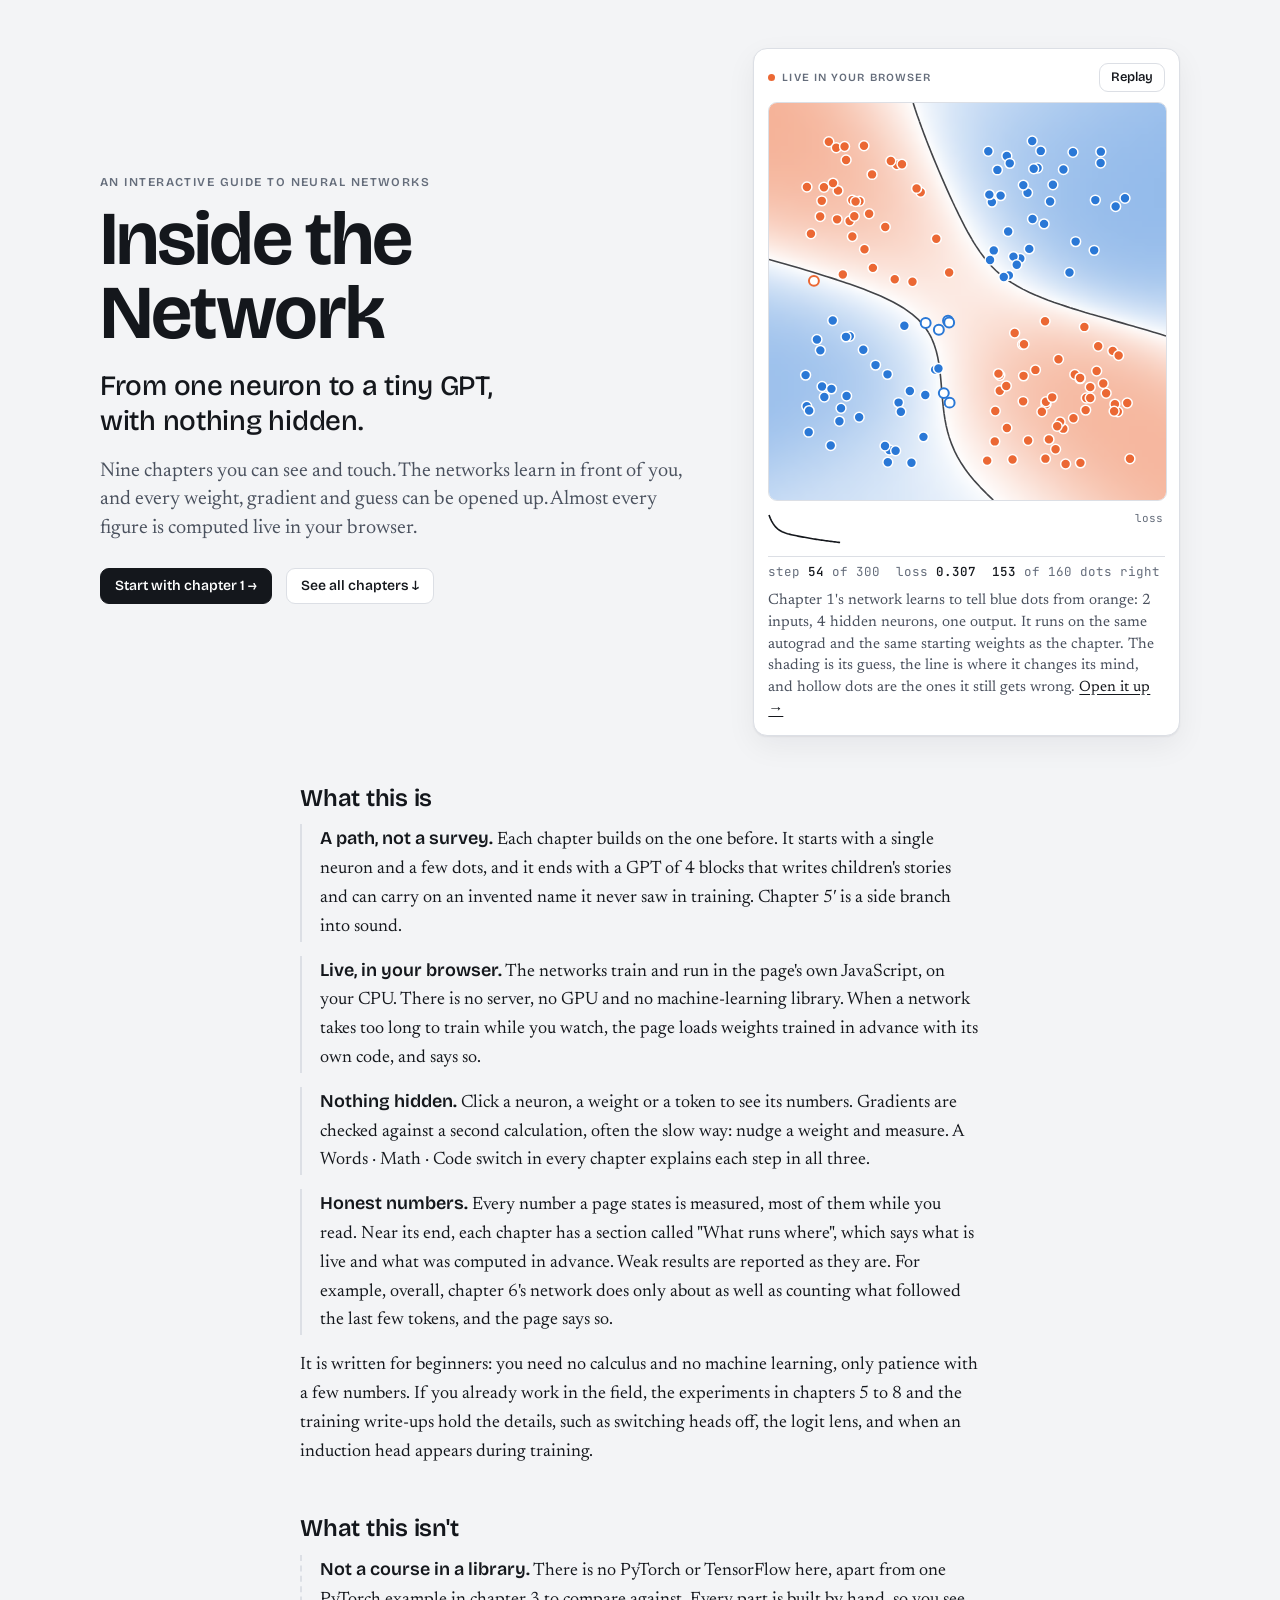
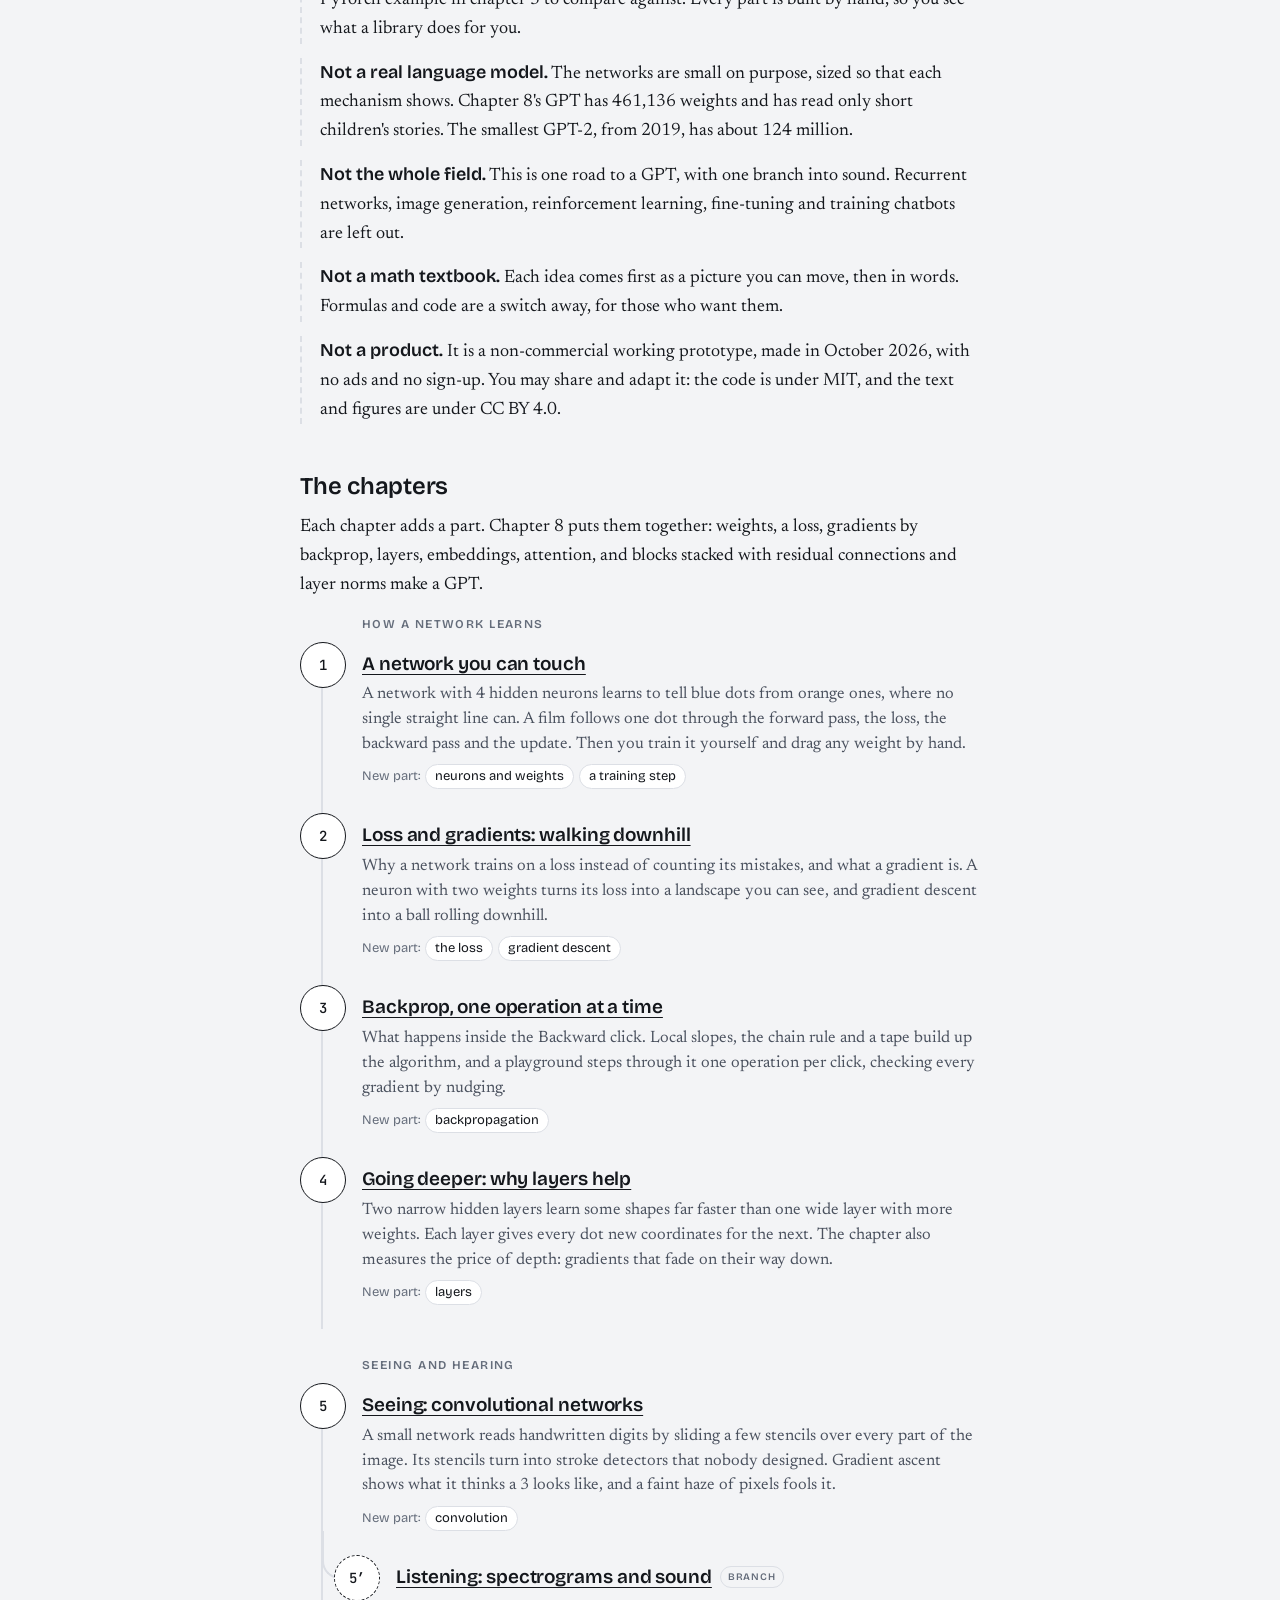
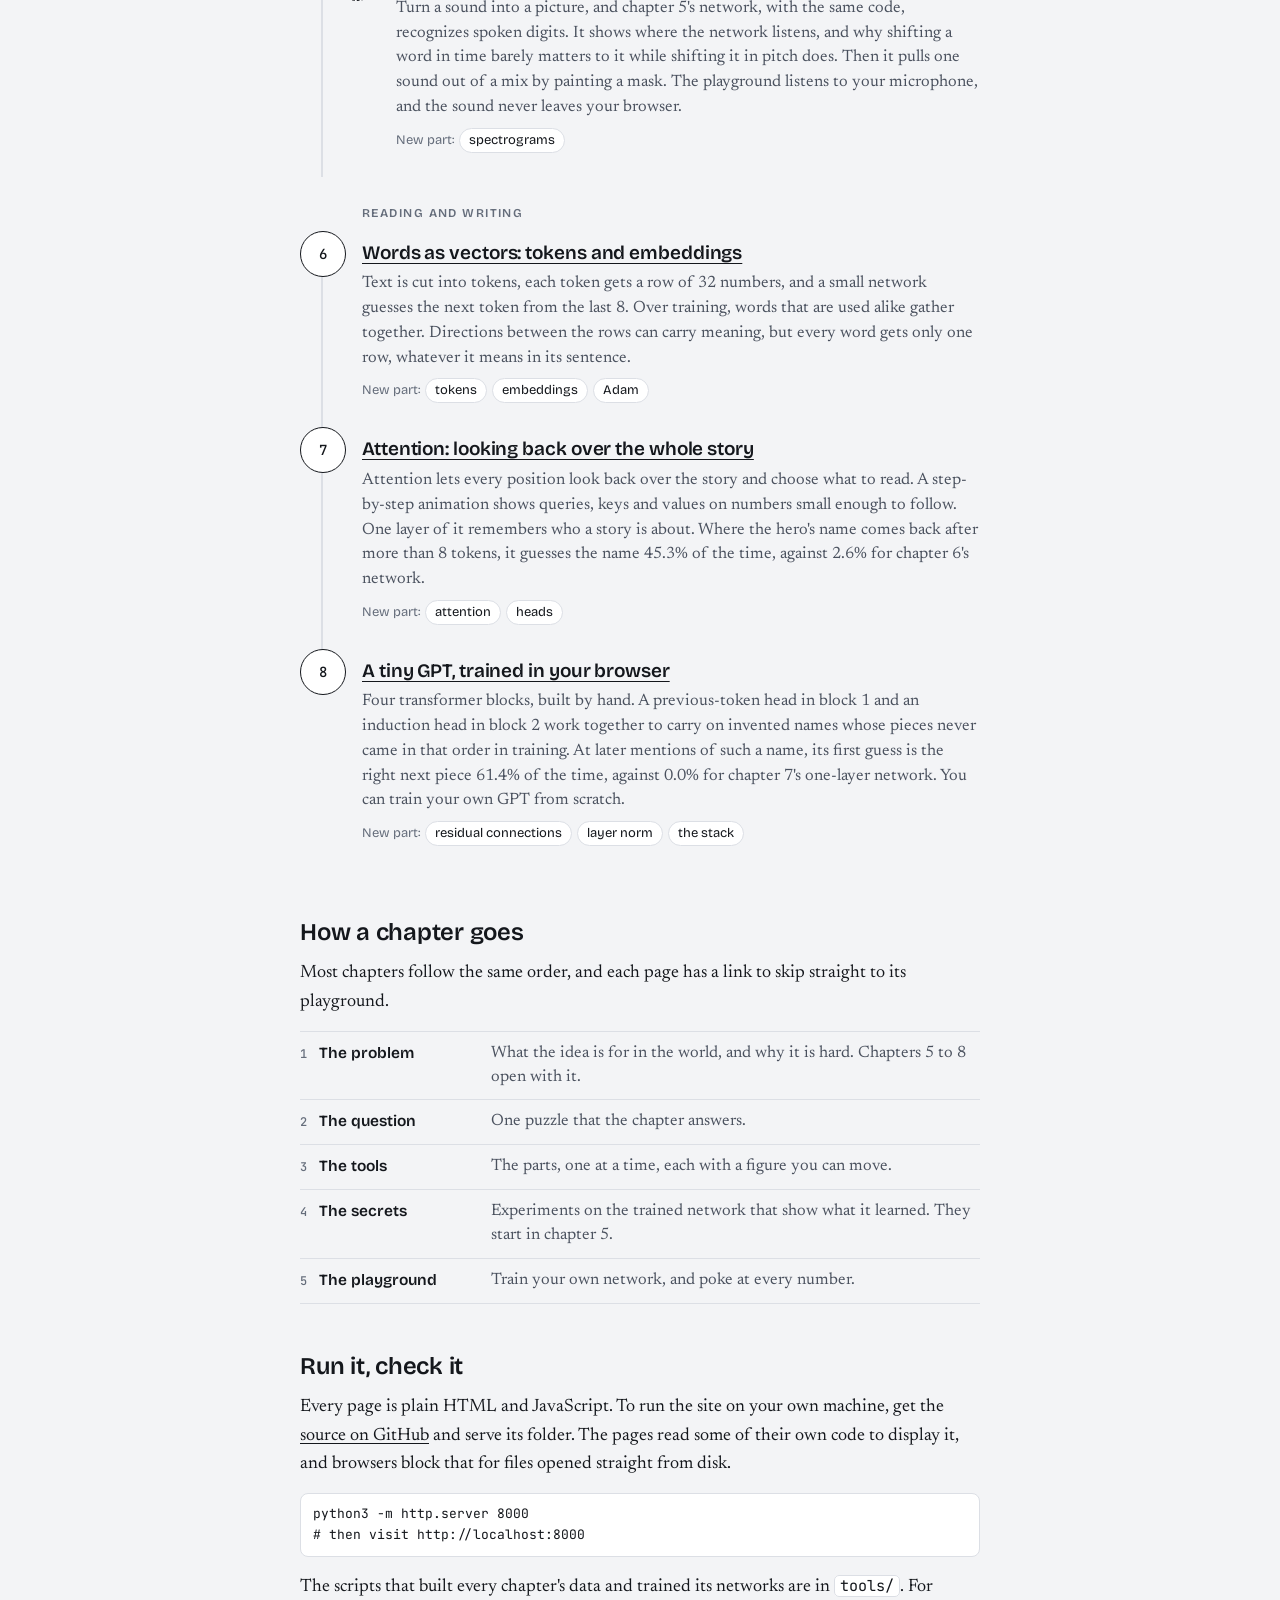
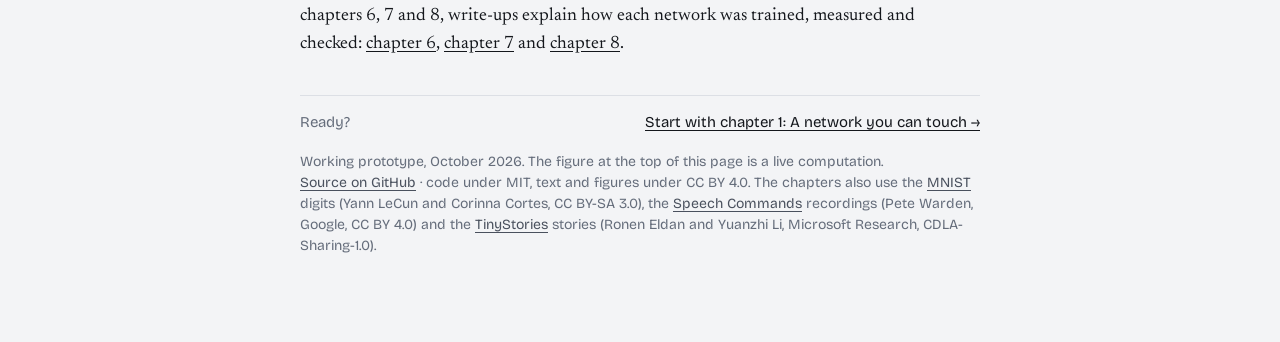
==== commit 166abd33: "Landing page: say almost every figure is live, as chapters 6-8 note exceptions Co-Authored-By: Claud" ====
--- a/index.html
+++ b/index.html
@@ -3,10 +3,11 @@
 <head>
 <meta charset="utf-8">
 <meta name="viewport" content="width=device-width, initial-scale=1, viewport-fit=cover">
-<meta name="description" content="An interactive guide to neural networks, from one neuron to a tiny GPT, with nothing hidden. Every figure is a live computation in your browser.">
+<meta name="description" content="An interactive guide to neural networks, from one neuron to a tiny GPT, with nothing hidden. The networks run in your browser, and you can train your own.">
+<meta name="twitter:card" content="summary">
 <meta property="og:type" content="website">
 <meta property="og:title" content="Inside the Network">
-<meta property="og:description" content="From one neuron to a tiny GPT, with nothing hidden. An interactive guide to neural networks where every figure is a live computation in your browser.">
+<meta property="og:description" content="From one neuron to a tiny GPT, with nothing hidden. An interactive guide to neural networks that run in your browser, where you can train your own.">
 <meta property="og:url" content="https://taoyiran.github.io/inside-the-network/">
 <style>
 :root { color-scheme: light; padding-top: env(safe-area-inset-top, 0px); padding-bottom: env(safe-area-inset-bottom, 0px); }
@@ -91,7 +92,7 @@
       <div class="eyebrow">An interactive guide to neural networks</div>
       <h1>Inside the Network</h1>
       <p class="slogan">From one neuron to a tiny GPT,<br> with nothing hidden.</p>
-      <p class="dek">Nine chapters you can see and touch. The networks learn in front of you, and every weight, gradient and guess can be opened up. Every figure is a live computation in your browser.</p>
+      <p class="dek">Nine chapters you can see and touch. The networks learn in front of you, and every weight, gradient and guess can be opened up. Almost every figure is computed live in your browser.</p>
       <nav class="jump" aria-label="Start">
         <a class="btn primary" href="touch/">Start with chapter 1 →</a>
         <a class="btn" href="#chapters">See all chapters ↓</a>
